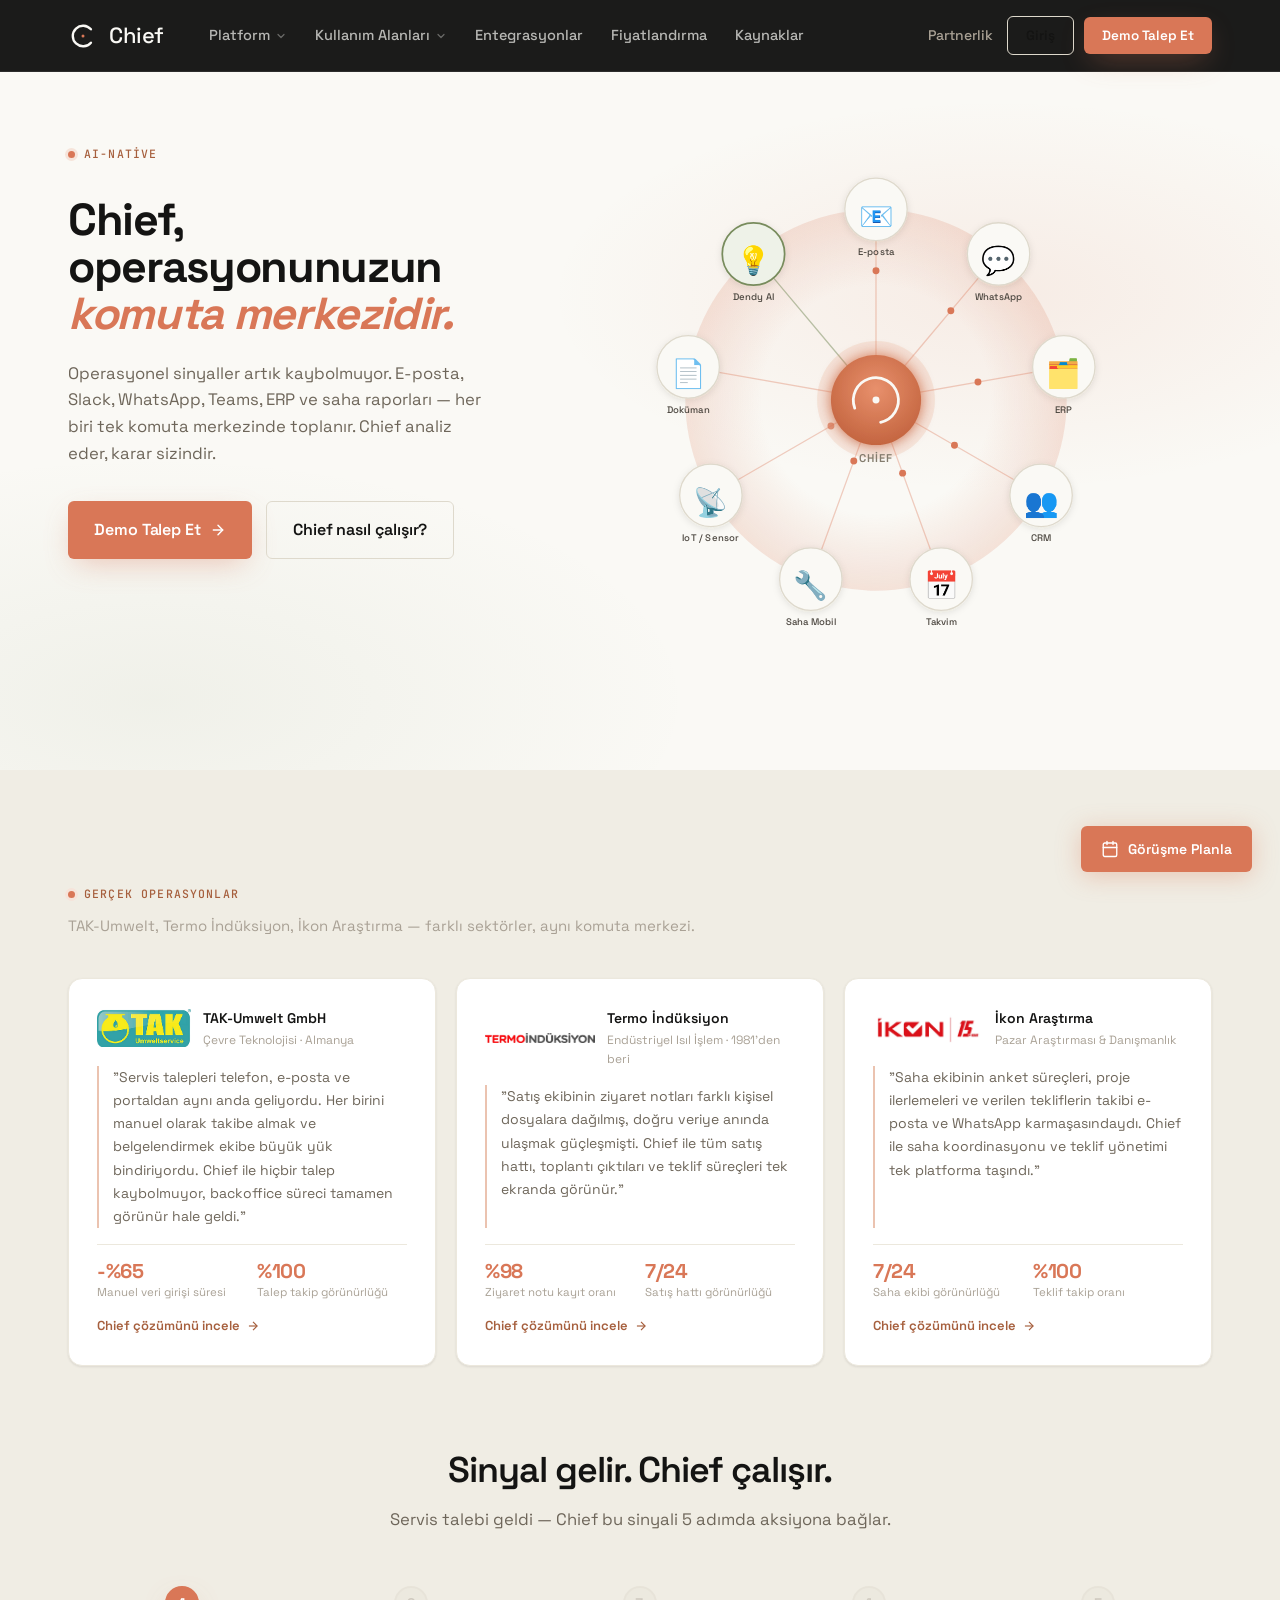
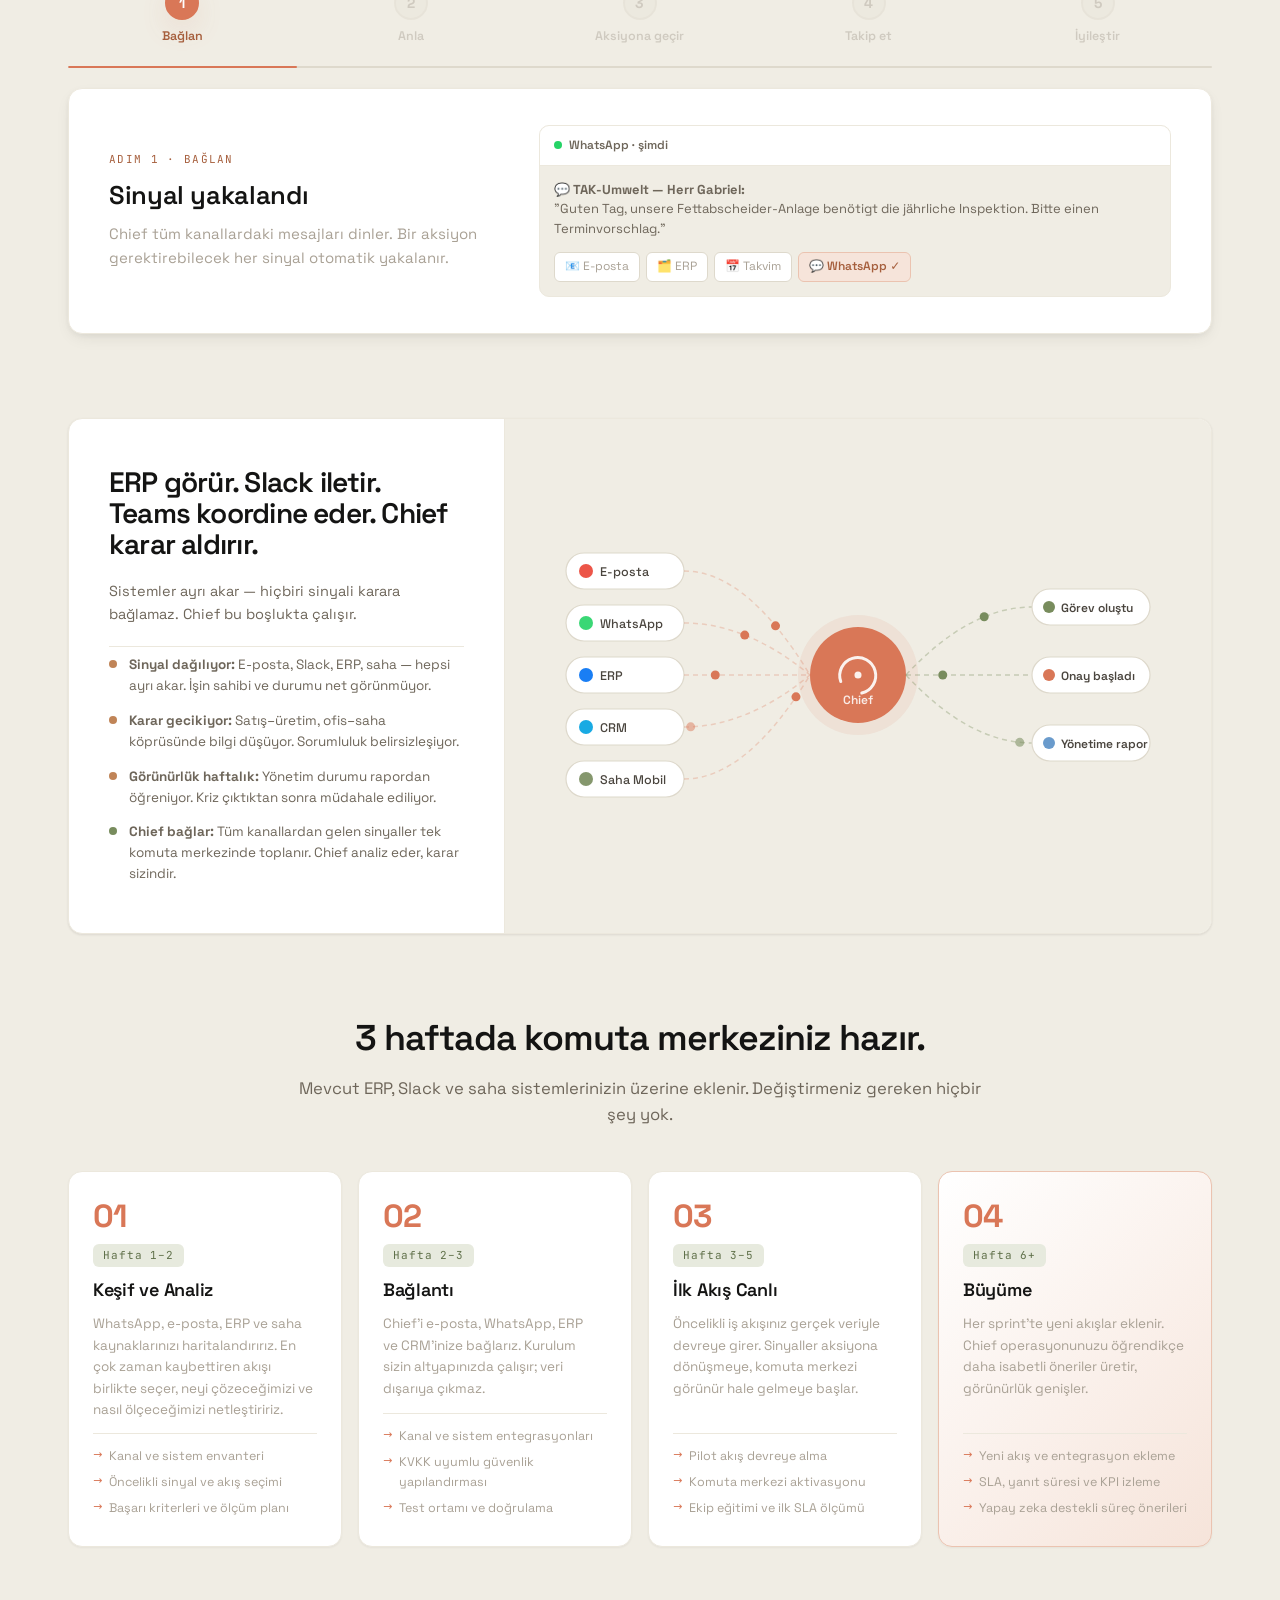
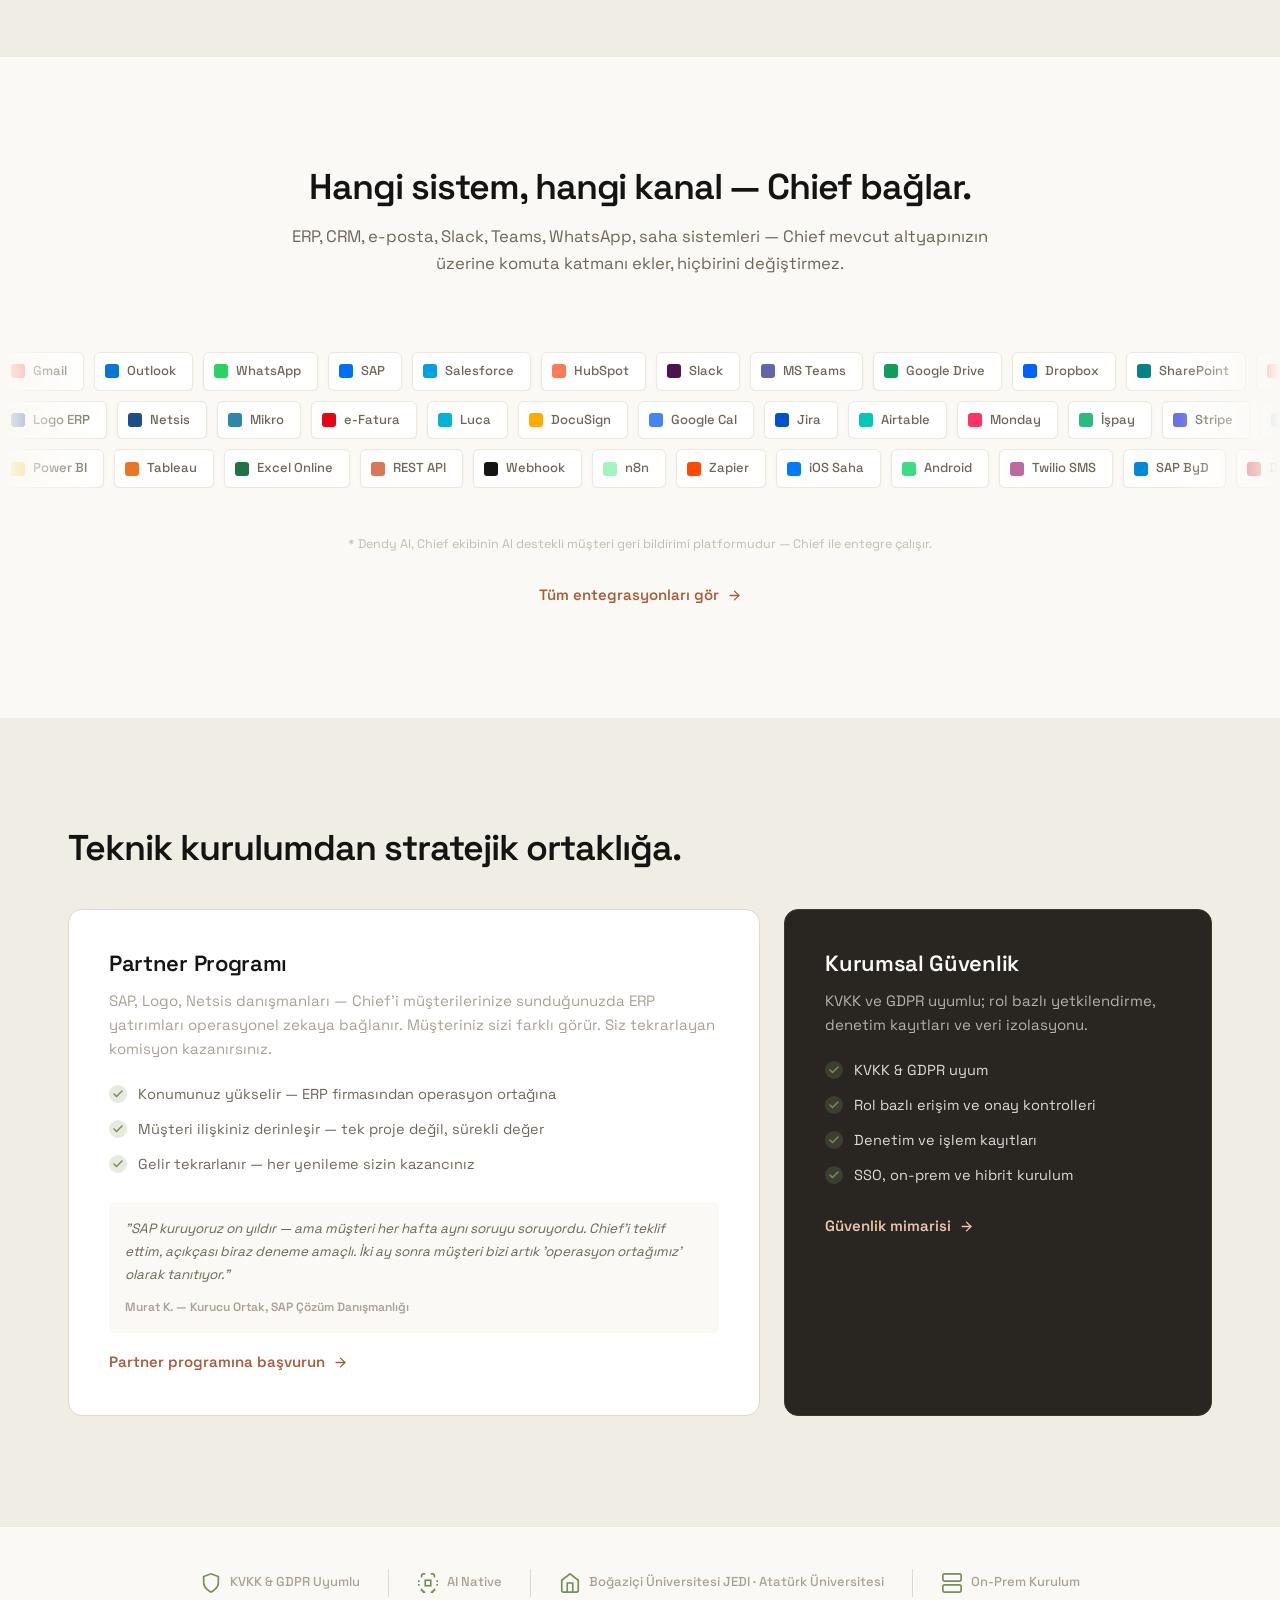
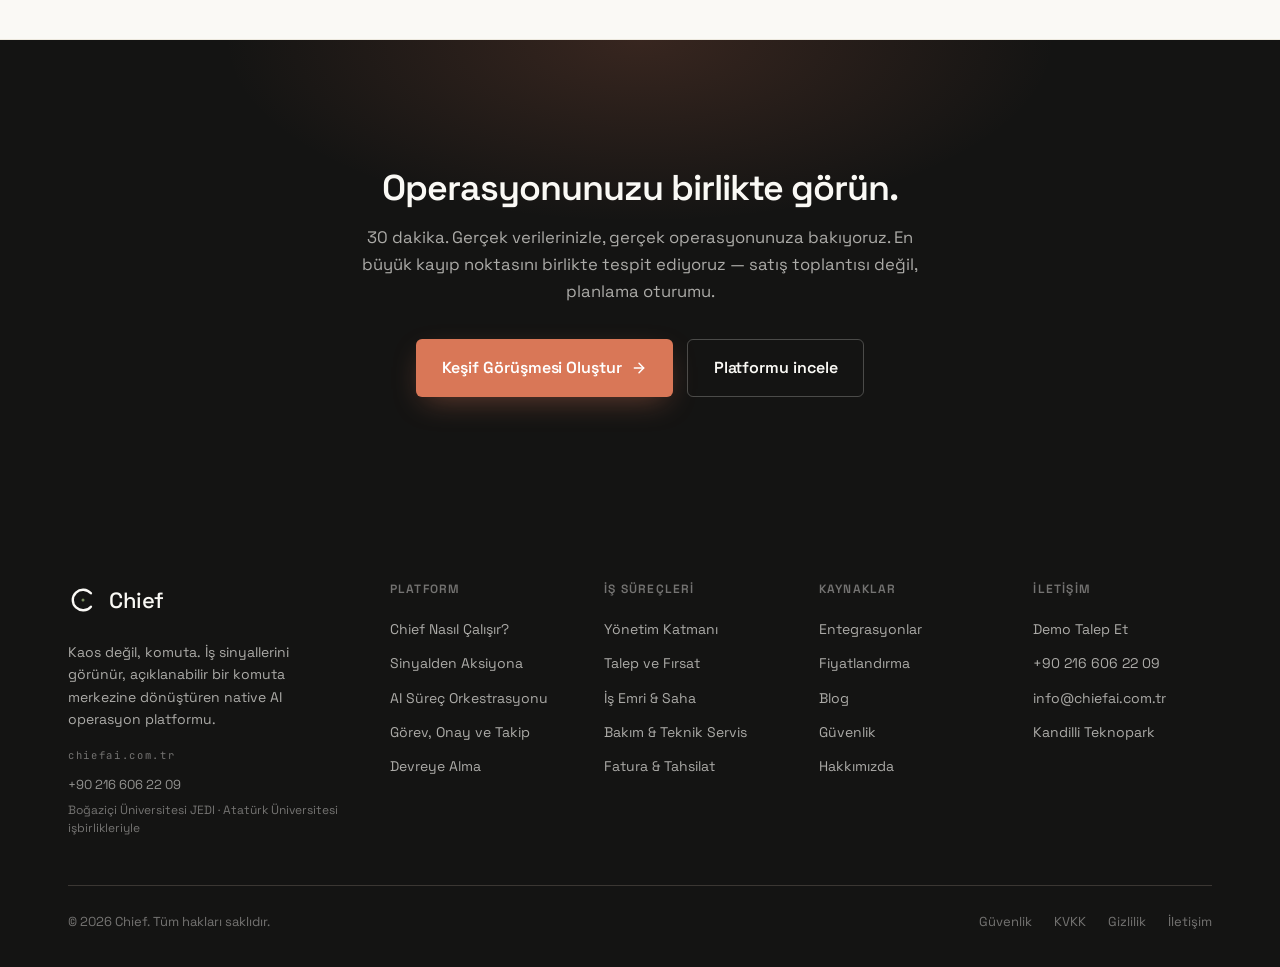
==== index.html @ d5f4f7ab "fix: nav index.html — Kaynaklar eklendi, sağda Partnerlik/Giriş/Demo Talep Et Co-Authored-By: Claude" ====
<!DOCTYPE html>
<html lang="tr">
<head>
<meta charset="UTF-8" />
<meta http-equiv="Content-Type" content="text/html; charset=utf-8" />
<meta name="viewport" content="width=device-width, initial-scale=1.0" />
<title>Chief — İnsanın güvenilir yapay zeka ortağı · Native AI operasyon platformu</title>
<meta name="description" content="Chief; e-posta, WhatsApp, ERP, CRM ve saha kaynaklarından gelen iş sinyallerini görünür, açıklanabilir bir komuta merkezinde görev, onay ve karar destek akışlarına dönüştürür. İnsan denetiminde, AI-native." />
<link rel="stylesheet" href="fonts.css" />
<link rel="stylesheet" href="chief.css" />
<link rel="stylesheet" href="chief-hub.css" />
</head>
<body>

<!-- ============================ HEADER ============================ -->
<header class="site-header" id="siteHeader">
  <div class="nav-inner">
    <a href="#/" class="logo" aria-label="Chief ana sayfa">
      <svg class="logo-mark" viewBox="0 0 140 140" aria-hidden="true">
        <path class="c-ring" d="M 107 39 A 48 48 0 1 0 107 101" />
        <circle class="c-core" cx="70" cy="70" r="7" />
      </svg>
      <span class="logo-word">Chief</span>
    </a>

    <nav class="nav-main" aria-label="Ana menü">
      <a href="#/platform" class="nav-item" data-mega="platform">Platform <span class="chev"><svg viewBox="0 0 24 24" fill="none" stroke="currentColor" stroke-width="2.4" stroke-linecap="round" stroke-linejoin="round"><polyline points="6 9 12 15 18 9"/></svg></span></a>
      <a href="#/kullanim-alanlari" class="nav-item" data-mega="kullanim-alanlari">Kullanım Alanları <span class="chev"><svg viewBox="0 0 24 24" fill="none" stroke="currentColor" stroke-width="2.4" stroke-linecap="round" stroke-linejoin="round"><polyline points="6 9 12 15 18 9"/></svg></span></a>
      <a href="#/entegrasyonlar" class="nav-item">Entegrasyonlar</a>
      <a href="#/fiyatlandirma" class="nav-item">Fiyatlandırma</a>
      <a href="#/blog" class="nav-item">Kaynaklar</a>
    </nav>

    <button class="mobile-toggle" id="mobileToggle" aria-label="Menüyü aç"><svg width="24" height="24" viewBox="0 0 24 24" fill="none" stroke="currentColor" stroke-width="2" stroke-linecap="round" stroke-linejoin="round"><line x1="3" y1="6" x2="21" y2="6"/><line x1="3" y1="12" x2="21" y2="12"/><line x1="3" y1="18" x2="21" y2="18"/></svg></button>

    <div class="nav-cta">
      <a href="#/partnerler" class="nav-cta-link">Partnerlik</a>
      <a href="https://app.chiefai.com.tr" class="btn btn-ghost btn-sm">Giriş</a>
      <a href="#/demo-talep-et" class="btn btn-clay btn-sm">Demo Talep Et</a>
    </div>
  </div>
  <div id="megaContainer"></div>
  <div class="mobile-drawer" id="mobileDrawer"></div>
</header>

<main id="app" data-screen-label="Ana Sayfa">

<!-- ============================ HERO ============================ -->
<section class="hero">
  <div class="container">
    <div class="hero-grid">
      <div class="hero-copy">
        <span class="eyebrow" style="margin-bottom:18px">AI-native</span>
        <h1 style="margin-top:14px">Chief, operasyonunuzun<br><em class="highlight">komuta merkezidir.</em></h1>
        <p class="lead hero-lead">Operasyonel sinyaller artık kaybolmuyor. E-posta, Slack, WhatsApp, Teams, ERP ve saha raporları — her biri tek komuta merkezinde toplanır. Chief analiz eder, karar sizindir.</p>
        <div class="hero-cta">
          <a href="#" data-cal="open" class="btn btn-clay btn-lg">Demo Talep Et <span class="arrow"><svg viewBox="0 0 24 24" fill="none" stroke="currentColor" stroke-width="2.2" stroke-linecap="round" stroke-linejoin="round"><line x1="5" y1="12" x2="19" y2="12"/><polyline points="12 5 19 12 12 19"/></svg></span></a>
          <a href="#/platform" class="btn btn-ghost btn-lg">Chief nasıl çalışır?</a>
        </div>
        <div id="heroChips" style="display:none"></div>
      </div>

      <div class="cc-stage" aria-hidden="true">
        <!-- Chief Hub Animation — Zapier-style bağlantı merkezi -->
        <div class="chief-hub-wrap">
          <svg class="chief-hub" viewBox="0 0 600 600" xmlns="http://www.w3.org/2000/svg"
               role="img" aria-label="Chief entegrasyon merkezi — 9 kaynak, bir komuta merkezi">
            <defs>
              <!-- Merkez clay daire glow -->
              <filter id="hubGlow" x="-50%" y="-50%" width="200%" height="200%">
                <feGaussianBlur stdDeviation="8" result="blur"/>
                <feMerge><feMergeNode in="blur"/><feMergeNode in="SourceGraphic"/></feMerge>
              </filter>
              <!-- Node drop-shadow -->
              <filter id="nodeShad" x="-30%" y="-30%" width="160%" height="160%">
                <feDropShadow dx="0" dy="2" stdDeviation="4" flood-color="rgba(41,38,34,0.10)"/>
              </filter>
              <!-- Clay merkez radial gradient -->
              <radialGradient id="clayGrad" cx="50%" cy="38%" r="62%">
                <stop offset="0%" stop-color="#E8906C"/>
                <stop offset="100%" stop-color="#C46540"/>
              </radialGradient>
              <!-- Breathing glow hale -->
              <radialGradient id="glowRing" cx="50%" cy="50%" r="50%">
                <stop offset="60%" stop-color="rgba(217,119,87,0)"/>
                <stop offset="100%" stop-color="rgba(217,119,87,0.18)"/>
              </radialGradient>
              <!-- animateMotion motion path'leri (defs içinde, görünmez) -->
              <path id="mp0" d="M300,248 L300,116"/>
              <path id="mp1" d="M333.4,260.2 L418.3,159"/>
              <path id="mp2" d="M351.2,291 L481.2,268"/>
              <path id="mp3" d="M345,326 L459.3,392"/>
              <path id="mp4" d="M317.8,348.9 L362.9,472.9"/>
              <path id="mp5" d="M282.2,348.9 L237.1,472.9"/>
              <path id="mp6" d="M255,326 L140.7,392"/>
              <path id="mp7" d="M248.8,291 L118.8,268"/>
              <path id="mp8" d="M266.6,260.2 L181.7,159"/>
            </defs>

            <!-- ARKA PLAN HALESİ -->
            <circle class="hub-glow-ring" cx="300" cy="300" r="220" fill="url(#glowRing)"/>

            <!-- BAĞLANTI ÇİZGİLERİ -->
            <line class="hub-line" id="l0" x1="300" y1="248" x2="300" y2="116" stroke="rgba(217,119,87,0.35)" stroke-width="1.5" stroke-linecap="round"/>
            <line class="hub-line" id="l1" x1="333.4" y1="260.2" x2="418.3" y2="159" stroke="rgba(217,119,87,0.35)" stroke-width="1.5" stroke-linecap="round"/>
            <line class="hub-line" id="l2" x1="351.2" y1="291" x2="481.2" y2="268" stroke="rgba(217,119,87,0.35)" stroke-width="1.5" stroke-linecap="round"/>
            <line class="hub-line" id="l3" x1="345" y1="326" x2="459.3" y2="392" stroke="rgba(217,119,87,0.35)" stroke-width="1.5" stroke-linecap="round"/>
            <line class="hub-line" id="l4" x1="317.8" y1="348.9" x2="362.9" y2="472.9" stroke="rgba(217,119,87,0.35)" stroke-width="1.5" stroke-linecap="round"/>
            <line class="hub-line" id="l5" x1="282.2" y1="348.9" x2="237.1" y2="472.9" stroke="rgba(217,119,87,0.35)" stroke-width="1.5" stroke-linecap="round"/>
            <line class="hub-line" id="l6" x1="255" y1="326" x2="140.7" y2="392" stroke="rgba(217,119,87,0.35)" stroke-width="1.5" stroke-linecap="round"/>
            <line class="hub-line" id="l7" x1="248.8" y1="291" x2="118.8" y2="268" stroke="rgba(217,119,87,0.35)" stroke-width="1.5" stroke-linecap="round"/>
            <line class="hub-line" id="l8" x1="266.6" y1="260.2" x2="181.7" y2="159" stroke="rgba(120,140,93,0.50)" stroke-width="1.5" stroke-linecap="round"/>

            <!-- DATA FLOW NOKTALARI -->
            <circle class="flow-dot" r="4" fill="#D97757" opacity="0">
              <animateMotion dur="2.4s" repeatCount="indefinite" begin="1.2s"><mpath href="#mp0"/></animateMotion>
              <animate attributeName="opacity" values="0;1;1;0" keyTimes="0;0.08;0.88;1" dur="2.4s" repeatCount="indefinite" begin="1.2s"/>
            </circle>
            <circle class="flow-dot" r="4" fill="#D97757" opacity="0">
              <animateMotion dur="2.4s" repeatCount="indefinite" begin="1.47s"><mpath href="#mp1"/></animateMotion>
              <animate attributeName="opacity" values="0;1;1;0" keyTimes="0;0.08;0.88;1" dur="2.4s" repeatCount="indefinite" begin="1.47s"/>
            </circle>
            <circle class="flow-dot" r="4" fill="#D97757" opacity="0">
              <animateMotion dur="2.4s" repeatCount="indefinite" begin="1.74s"><mpath href="#mp2"/></animateMotion>
              <animate attributeName="opacity" values="0;1;1;0" keyTimes="0;0.08;0.88;1" dur="2.4s" repeatCount="indefinite" begin="1.74s"/>
            </circle>
            <circle class="flow-dot" r="4" fill="#D97757" opacity="0">
              <animateMotion dur="2.4s" repeatCount="indefinite" begin="2.01s"><mpath href="#mp3"/></animateMotion>
              <animate attributeName="opacity" values="0;1;1;0" keyTimes="0;0.08;0.88;1" dur="2.4s" repeatCount="indefinite" begin="2.01s"/>
            </circle>
            <circle class="flow-dot" r="4" fill="#D97757" opacity="0">
              <animateMotion dur="2.4s" repeatCount="indefinite" begin="2.28s"><mpath href="#mp4"/></animateMotion>
              <animate attributeName="opacity" values="0;1;1;0" keyTimes="0;0.08;0.88;1" dur="2.4s" repeatCount="indefinite" begin="2.28s"/>
            </circle>
            <circle class="flow-dot" r="4" fill="#D97757" opacity="0">
              <animateMotion dur="2.4s" repeatCount="indefinite" begin="2.55s"><mpath href="#mp5"/></animateMotion>
              <animate attributeName="opacity" values="0;1;1;0" keyTimes="0;0.08;0.88;1" dur="2.4s" repeatCount="indefinite" begin="2.55s"/>
            </circle>
            <circle class="flow-dot" r="4" fill="#D97757" opacity="0">
              <animateMotion dur="2.4s" repeatCount="indefinite" begin="2.82s"><mpath href="#mp6"/></animateMotion>
              <animate attributeName="opacity" values="0;1;1;0" keyTimes="0;0.08;0.88;1" dur="2.4s" repeatCount="indefinite" begin="2.82s"/>
            </circle>
            <circle class="flow-dot" r="4" fill="#D97757" opacity="0">
              <animateMotion dur="2.4s" repeatCount="indefinite" begin="3.09s"><mpath href="#mp7"/></animateMotion>
              <animate attributeName="opacity" values="0;1;1;0" keyTimes="0;0.08;0.88;1" dur="2.4s" repeatCount="indefinite" begin="3.09s"/>
            </circle>
            <!-- Dendy flow dot: sage rengi -->
            <circle class="flow-dot" r="4" fill="#788C5D" opacity="0">
              <animateMotion dur="2.4s" repeatCount="indefinite" begin="3.36s"><mpath href="#mp8"/></animateMotion>
              <animate attributeName="opacity" values="0;1;1;0" keyTimes="0;0.08;0.88;1" dur="2.4s" repeatCount="indefinite" begin="3.36s"/>
            </circle>

            <!-- ENTEGRASYON NODE'LARI -->
            <!-- 0: E-posta  (300, 80) -->
            <g class="hub-node" style="animation-delay:0.05s,0.5s" transform="translate(300,80)">
              <circle r="36" fill="#FAF9F5" stroke="#DED9CC" stroke-width="1.5" filter="url(#nodeShad)"/>
              <text class="node-icon" y="4" text-anchor="middle">&#x1F4E7;</text>
              <text class="node-label hide-xs" y="53" text-anchor="middle">E-posta</text>
            </g>
            <!-- 1: WhatsApp  (441.4, 131.5) -->
            <g class="hub-node" style="animation-delay:0.15s,0.8s" transform="translate(441.4,131.5)">
              <circle r="36" fill="#FAF9F5" stroke="#DED9CC" stroke-width="1.5" filter="url(#nodeShad)"/>
              <text class="node-icon" y="4" text-anchor="middle">&#x1F4AC;</text>
              <text class="node-label hide-xs" y="53" text-anchor="middle">WhatsApp</text>
            </g>
            <!-- 2: ERP  (516.7, 261.8) -->
            <g class="hub-node" style="animation-delay:0.25s,1.1s" transform="translate(516.7,261.8)">
              <circle r="36" fill="#FAF9F5" stroke="#DED9CC" stroke-width="1.5" filter="url(#nodeShad)"/>
              <text class="node-icon" y="4" text-anchor="middle">&#x1F5C2;&#xFE0F;</text>
              <text class="node-label hide-xs" y="53" text-anchor="middle">ERP</text>
            </g>
            <!-- 3: CRM  (490.5, 410.0) -->
            <g class="hub-node" style="animation-delay:0.35s,1.4s" transform="translate(490.5,410)">
              <circle r="36" fill="#FAF9F5" stroke="#DED9CC" stroke-width="1.5" filter="url(#nodeShad)"/>
              <text class="node-icon" y="4" text-anchor="middle">&#x1F465;</text>
              <text class="node-label hide-xs" y="53" text-anchor="middle">CRM</text>
            </g>
            <!-- 4: Takvim  (375.2, 506.7) -->
            <g class="hub-node" style="animation-delay:0.45s,1.7s" transform="translate(375.2,506.7)">
              <circle r="36" fill="#FAF9F5" stroke="#DED9CC" stroke-width="1.5" filter="url(#nodeShad)"/>
              <text class="node-icon" y="4" text-anchor="middle">&#x1F4C5;</text>
              <text class="node-label hide-xs" y="53" text-anchor="middle">Takvim</text>
            </g>
            <!-- 5: Saha Mobil  (224.8, 506.7) -->
            <g class="hub-node" style="animation-delay:0.55s,2.0s" transform="translate(224.8,506.7)">
              <circle r="36" fill="#FAF9F5" stroke="#DED9CC" stroke-width="1.5" filter="url(#nodeShad)"/>
              <text class="node-icon" y="4" text-anchor="middle">&#x1F527;</text>
              <text class="node-label hide-xs" y="53" text-anchor="middle">Saha Mobil</text>
            </g>
            <!-- 6: IoT/Sensör  (109.5, 410.0) -->
            <g class="hub-node" style="animation-delay:0.65s,2.3s" transform="translate(109.5,410)">
              <circle r="36" fill="#FAF9F5" stroke="#DED9CC" stroke-width="1.5" filter="url(#nodeShad)"/>
              <text class="node-icon" y="4" text-anchor="middle">&#x1F4E1;</text>
              <text class="node-label hide-xs" y="53" text-anchor="middle">IoT / Sensor</text>
            </g>
            <!-- 7: Dokümanlar  (83.3, 261.8) -->
            <g class="hub-node" style="animation-delay:0.75s,2.6s" transform="translate(83.3,261.8)">
              <circle r="36" fill="#FAF9F5" stroke="#DED9CC" stroke-width="1.5" filter="url(#nodeShad)"/>
              <text class="node-icon" y="4" text-anchor="middle">&#x1F4C4;</text>
              <text class="node-label hide-xs" y="53" text-anchor="middle">Doküman</text>
            </g>
            <!-- 8: Dendy  (158.6, 131.5) — AI partner, sage border -->
            <g class="hub-node hub-node--sage" style="animation-delay:0.85s,2.9s" transform="translate(158.6,131.5)">
              <circle r="36" fill="#EEF2E8" stroke="#788C5D" stroke-width="2" filter="url(#nodeShad)"/>
              <text class="node-icon" y="4" text-anchor="middle">&#x1F4A1;</text>
              <text class="node-label hide-xs" y="53" text-anchor="middle" fill="#5F7049">Dendy AI</text>
            </g>

            <!-- CHIEF MERKEZ -->
            <circle class="hub-center-halo" cx="300" cy="300" r="68" fill="rgba(217,119,87,0.14)"/>
            <circle class="hub-center-ring" cx="300" cy="300" r="52" fill="url(#clayGrad)" filter="url(#hubGlow)"/>
            <!-- C arc: doğru koordinatlar (r=26, merkez 300,300, gap sağda ~80°) + rotasyon -->
            <path d="M 320 283 A 26 26 0 1 0 320 317"
                  fill="none" stroke="#FAF9F5" stroke-width="3.2" stroke-linecap="round">
              <animateTransform attributeName="transform" type="rotate"
                from="0 300 300" to="360 300 300" dur="9s" repeatCount="indefinite"/>
            </path>
            <!-- Merkez nokta: sabit, hafif pulse -->
            <circle cx="300" cy="300" r="4.5" fill="#FAF9F5">
              <animate attributeName="r" values="4;5.5;4" dur="3s" repeatCount="indefinite"/>
              <animate attributeName="opacity" values="1;0.65;1" dur="3s" repeatCount="indefinite"/>
            </circle>
            <text class="hub-center-label" x="300" y="372" text-anchor="middle">Chief</text>
          </svg>
        </div>
      </div>
    </div>
  </div>
</section>

<!-- ============================ SOCIAL PROOF ============================ -->
<section class="social-proof-section">
  <div class="container">
    <div class="sp-header reveal">
      <span class="eyebrow">Gerçek Operasyonlar</span>
      <p class="sp-sub">TAK-Umwelt, Termo İndüksiyon, İkon Araştırma — farklı sektörler, aynı komuta merkezi.</p>
    </div>
    <div class="sp-grid">

      <div class="sp-card reveal" data-delay="0">
        <div class="sp-logo-row">
          <div class="sp-logo-img-wrap">
            <img src="logo-tak.png" alt="TAK-Umwelt GmbH" class="sp-logo-img">
          </div>
          <div>
            <div class="sp-company">TAK-Umwelt GmbH</div>
            <div class="sp-industry">Çevre Teknolojisi · Almanya</div>
          </div>
        </div>
        <blockquote class="sp-quote">"Servis talepleri telefon, e-posta ve portaldan aynı anda geliyordu. Her birini manuel olarak takibe almak ve belgelendirmek ekibe büyük yük bindiriyordu. Chief ile hiçbir talep kaybolmuyor, backoffice süreci tamamen görünür hale geldi."</blockquote>
        <div class="sp-metrics">
          <div class="sp-metric"><span class="sp-num">-%65</span><span class="sp-label">Manuel veri girişi süresi</span></div>
          <div class="sp-metric"><span class="sp-num">%100</span><span class="sp-label">Talep takip görünürlüğü</span></div>
        </div>
        <button class="sp-read-btn" data-case="tak">Chief çözümünü incele <svg viewBox="0 0 24 24" fill="none" stroke="currentColor" stroke-width="2" width="14" height="14"><line x1="5" y1="12" x2="19" y2="12"/><polyline points="12 5 19 12 12 19"/></svg></button>
      </div>

      <div class="sp-card reveal" data-delay="120">
        <div class="sp-logo-row">
          <div class="sp-logo-img-wrap">
            <img src="logo-termoinduktion.jpg" alt="Termo İndüksiyon" class="sp-logo-img">
          </div>
          <div>
            <div class="sp-company">Termo İndüksiyon</div>
            <div class="sp-industry">Endüstriyel Isıl İşlem · 1981'den beri</div>
          </div>
        </div>
        <blockquote class="sp-quote">"Satış ekibinin ziyaret notları farklı kişisel dosyalara dağılmış, doğru veriye anında ulaşmak güçleşmişti. Chief ile tüm satış hattı, toplantı çıktıları ve teklif süreçleri tek ekranda görünür."</blockquote>
        <div class="sp-metrics">
          <div class="sp-metric"><span class="sp-num">%98</span><span class="sp-label">Ziyaret notu kayıt oranı</span></div>
          <div class="sp-metric"><span class="sp-num">7/24</span><span class="sp-label">Satış hattı görünürlüğü</span></div>
        </div>
        <button class="sp-read-btn" data-case="termo">Chief çözümünü incele <svg viewBox="0 0 24 24" fill="none" stroke="currentColor" stroke-width="2" width="14" height="14"><line x1="5" y1="12" x2="19" y2="12"/><polyline points="12 5 19 12 12 19"/></svg></button>
      </div>

      <div class="sp-card reveal" data-delay="240">
        <div class="sp-logo-row">
          <div class="sp-logo-img-wrap">
            <img src="logo-ikon.png" alt="İkon Araştırma" class="sp-logo-img">
          </div>
          <div>
            <div class="sp-company">İkon Araştırma</div>
            <div class="sp-industry">Pazar Araştırması & Danışmanlık</div>
          </div>
        </div>
        <blockquote class="sp-quote">"Saha ekibinin anket süreçleri, proje ilerlemeleri ve verilen tekliflerin takibi e-posta ve WhatsApp karmaşasındaydı. Chief ile saha koordinasyonu ve teklif yönetimi tek platforma taşındı."</blockquote>
        <div class="sp-metrics">
          <div class="sp-metric"><span class="sp-num">7/24</span><span class="sp-label">Saha ekibi görünürlüğü</span></div>
          <div class="sp-metric"><span class="sp-num">%100</span><span class="sp-label">Teklif takip oranı</span></div>
        </div>
        <button class="sp-read-btn" data-case="ikon">Chief çözümünü incele <svg viewBox="0 0 24 24" fill="none" stroke="currentColor" stroke-width="2" width="14" height="14"><line x1="5" y1="12" x2="19" y2="12"/><polyline points="12 5 19 12 12 19"/></svg></button>
      </div>

    </div>
  </div>
</section>


<!-- ============================ FLOW ============================ -->
<section class="bg-warm section-flow">
  <div class="container">
    <div class="section-head center reveal">
      <h2>Sinyal gelir. Chief çalışır.</h2>
      <p class="lead">Servis talebi geldi — Chief bu sinyali 5 adımda aksiyona bağlar.</p>
    </div>

    <div class="flow-player reveal" data-delay="100" id="flowPlayer">
      <!-- Adım çubuğu -->
      <div class="fp-track">
        <div class="fp-step fp-active" data-i="0"><span class="fp-num">1</span><span class="fp-lbl">Bağlan</span></div>
        <div class="fp-step" data-i="1"><span class="fp-num">2</span><span class="fp-lbl">Anla</span></div>
        <div class="fp-step" data-i="2"><span class="fp-num">3</span><span class="fp-lbl">Aksiyona geçir</span></div>
        <div class="fp-step" data-i="3"><span class="fp-num">4</span><span class="fp-lbl">Takip et</span></div>
        <div class="fp-step" data-i="4"><span class="fp-num">5</span><span class="fp-lbl">İyileştir</span></div>
        <div class="fp-bar"><div class="fp-bar-fill" id="fpBarFill"></div></div>
      </div>

      <!-- İçerik kartları -->
      <div class="fp-cards">

        <!-- Adım 1: Bağlan -->
        <div class="fp-card fp-visible" data-i="0">
          <div class="fp-card-left">
            <div class="fp-tag">Adım 1 · Bağlan</div>
            <h3>Sinyal yakalandı</h3>
            <p>Chief tüm kanallardaki mesajları dinler. Bir aksiyon gerektirebilecek her sinyal otomatik yakalanır.</p>
          </div>
          <div class="fp-card-right">
            <div class="fp-mock">
              <div class="fp-mock-bar"><span class="fp-mock-dot" style="background:#25D366"></span> WhatsApp · şimdi</div>
              <div class="fp-mock-msg">💬 <b>TAK-Umwelt — Herr Gabriel:</b><br>"Guten Tag, unsere Fettabscheider-Anlage benötigt die jährliche Inspektion. Bitte einen Terminvorschlag."</div>
              <div class="fp-mock-chips">
                <span class="fp-chip">📧 E-posta</span>
                <span class="fp-chip">🗂️ ERP</span>
                <span class="fp-chip">📅 Takvim</span>
                <span class="fp-chip fp-chip-active">💬 WhatsApp ✓</span>
              </div>
            </div>
          </div>
        </div>

        <!-- Adım 2: Anla -->
        <div class="fp-card" data-i="1">
          <div class="fp-card-left">
            <div class="fp-tag">Adım 2 · Anla</div>
            <h3>İçerik analiz edildi</h3>
            <p>Konu, müşteri, aciliyet ve eksik bilgiler otomatik tespit edilir. İnsan okumak zorunda değil.</p>
          </div>
          <div class="fp-card-right">
            <div class="fp-mock">
              <div class="fp-mock-bar"><span class="fp-mock-dot" style="background:#788C5D"></span> Chief · Analiz</div>
              <div class="fp-mock-rows">
                <div class="fp-row"><span class="fp-row-k">Konu</span><span class="fp-row-v">Yıllık Bakım Talebi</span></div>
                <div class="fp-row"><span class="fp-row-k">Müşteri</span><span class="fp-row-v">TAK-Umwelt — Herr Gabriel</span></div>
                <div class="fp-row"><span class="fp-row-k">Ekipman</span><span class="fp-row-v">Fettabscheider Anlage</span></div>
                <div class="fp-row fp-row-warn"><span class="fp-row-k">⚠ Eksik</span><span class="fp-row-v">Müsaitlik tarihi, saha adresi</span></div>
              </div>
            </div>
          </div>
        </div>

        <!-- Adım 3: Aksiyona geçir -->
        <div class="fp-card" data-i="2">
          <div class="fp-card-left">
            <div class="fp-tag">Adım 3 · Aksiyona geçir</div>
            <h3>Görev ve onay oluştu</h3>
            <p>Sorumlu atandı, SLA belirlendi, onay zinciri kuruldu. Her şey kayıt altında.</p>
          </div>
          <div class="fp-card-right">
            <div class="fp-mock">
              <div class="fp-mock-bar"><span class="fp-mock-dot" style="background:#D97757"></span> Chief · Görev #1284</div>
              <div class="fp-mock-rows">
                <div class="fp-row"><span class="fp-row-k">Sorumlu</span><span class="fp-row-v">Satış Ekibi</span></div>
                <div class="fp-row"><span class="fp-row-k">SLA</span><span class="fp-row-v">24 saat</span></div>
                <div class="fp-row"><span class="fp-row-k">Onay</span><span class="fp-row-v">Satış Müdürü → CFO</span></div>
                <div class="fp-row fp-row-ok"><span class="fp-row-k">Durum</span><span class="fp-row-v">✓ Akışta</span></div>
              </div>
            </div>
          </div>
        </div>

        <!-- Adım 4: Takip et -->
        <div class="fp-card" data-i="3">
          <div class="fp-card-left">
            <div class="fp-tag">Adım 4 · Takip et</div>
            <h3>Komuta merkezinde izleniyor</h3>
            <p>Gecikme, risk ve tamamlama durumu gerçek zamanlı görünür. Yönetim ekranına düşer.</p>
          </div>
          <div class="fp-card-right">
            <div class="fp-mock">
              <div class="fp-mock-bar"><span class="fp-mock-dot" style="background:#D97757"></span> Komuta Merkezi</div>
              <div class="fp-mock-stats">
                <div class="fp-stat-box"><div class="fp-stat-n">128</div><div class="fp-stat-l">Açık İş</div></div>
                <div class="fp-stat-box fp-stat-clay"><div class="fp-stat-n">23</div><div class="fp-stat-l">Öneri</div></div>
                <div class="fp-stat-box fp-stat-warn"><div class="fp-stat-n">14</div><div class="fp-stat-l">Riskli</div></div>
                <div class="fp-stat-box"><div class="fp-stat-n">7</div><div class="fp-stat-l">Onay Bekler</div></div>
              </div>
            </div>
          </div>
        </div>

        <!-- Adım 5: İyileştir -->
        <div class="fp-card" data-i="4">
          <div class="fp-card-left">
            <div class="fp-tag">Adım 5 · İyileştir</div>
            <h3>Haftalık özet hazırlandı</h3>
            <p>Tüm süreçteki KPI, gecikme ve iyileştirme önerileri otomatik raporlanır.</p>
          </div>
          <div class="fp-card-right">
            <div class="fp-mock">
              <div class="fp-mock-bar"><span class="fp-mock-dot" style="background:#788C5D"></span> Chief · Haftalık Özet</div>
              <div class="fp-mock-rows">
                <div class="fp-row fp-row-ok"><span class="fp-row-k">Teklif SLA</span><span class="fp-row-v">%94 zamanında</span></div>
                <div class="fp-row"><span class="fp-row-k">Onay süresi</span><span class="fp-row-v">Ort. 4.2 saat</span></div>
                <div class="fp-row fp-row-warn"><span class="fp-row-k">Öneri</span><span class="fp-row-v">Saha devir teslimi yavaşlıyor</span></div>
              </div>
            </div>
          </div>
        </div>

      </div><!-- /fp-cards -->
    </div><!-- /flow-player -->
  </div>
</section>

<!-- ============================ NEDEN CHIEF ============================ -->
<section class="neden-chief-section">
  <div class="container">
    <div class="nc-layout">
      <!-- Sol: başlık + sade liste -->
      <div class="nc-left">
        <h2>ERP görür. Slack iletir. Teams koordine eder. Chief karar aldırır.</h2>
        <p class="lead">Sistemler ayrı akar — hiçbiri sinyali karara bağlamaz. Chief bu boşlukta çalışır.</p>
        <ul class="nc-list">
          <li>
            <span class="nc-li-dot" style="background:var(--copper)"></span>
            <span><strong>Sinyal dağılıyor:</strong> E-posta, Slack, ERP, saha — hepsi ayrı akar. İşin sahibi ve durumu net görünmüyor.</span>
          </li>
          <li>
            <span class="nc-li-dot" style="background:var(--copper)"></span>
            <span><strong>Karar gecikiyor:</strong> Satış–üretim, ofis–saha köprüsünde bilgi düşüyor. Sorumluluk belirsizleşiyor.</span>
          </li>
          <li>
            <span class="nc-li-dot" style="background:var(--copper)"></span>
            <span><strong>Görünürlük haftalık:</strong> Yönetim durumu rapordan öğreniyor. Kriz çıktıktan sonra müdahale ediliyor.</span>
          </li>
          <li>
            <span class="nc-li-dot" style="background:var(--sage)"></span>
            <span><strong>Chief bağlar:</strong> Tüm kanallardan gelen sinyaller tek komuta merkezinde toplanır. Chief analiz eder, karar sizindir.</span>
          </li>
        </ul>
      </div>

      <!-- Sağ: Self-contained SVG diagram -->
      <div class="nc-right">
        <svg class="nc-diagram-svg" viewBox="0 0 600 300" xmlns="http://www.w3.org/2000/svg">
          <!-- Kaynak kutuları: x=8, w=118, h=36, rx=18 -->
          <!-- E-posta y=27 -->
          <rect x="8" y="27" width="118" height="36" rx="18" fill="#fff" stroke="#DED9CC" stroke-width="1.2"/>
          <circle cx="28" cy="45" r="7" fill="#EA4335" opacity=".9"/>
          <text x="42" y="50" font-family="Space Grotesk,sans-serif" font-size="12.5" fill="#4A453E" font-weight="500">E-posta</text>

          <!-- WhatsApp y=79 -->
          <rect x="8" y="79" width="118" height="36" rx="18" fill="#fff" stroke="#DED9CC" stroke-width="1.2"/>
          <circle cx="28" cy="97" r="7" fill="#25D366" opacity=".9"/>
          <text x="42" y="102" font-family="Space Grotesk,sans-serif" font-size="12.5" fill="#4A453E" font-weight="500">WhatsApp</text>

          <!-- ERP y=131 -->
          <rect x="8" y="131" width="118" height="36" rx="18" fill="#fff" stroke="#DED9CC" stroke-width="1.2"/>
          <circle cx="28" cy="149" r="7" fill="#0070F3" opacity=".9"/>
          <text x="42" y="154" font-family="Space Grotesk,sans-serif" font-size="12.5" fill="#4A453E" font-weight="500">ERP</text>

          <!-- CRM y=183 -->
          <rect x="8" y="183" width="118" height="36" rx="18" fill="#fff" stroke="#DED9CC" stroke-width="1.2"/>
          <circle cx="28" cy="201" r="7" fill="#00A1E0" opacity=".9"/>
          <text x="42" y="206" font-family="Space Grotesk,sans-serif" font-size="12.5" fill="#4A453E" font-weight="500">CRM</text>

          <!-- Saha y=235 -->
          <rect x="8" y="235" width="118" height="36" rx="18" fill="#fff" stroke="#DED9CC" stroke-width="1.2"/>
          <circle cx="28" cy="253" r="7" fill="#788C5D" opacity=".9"/>
          <text x="42" y="258" font-family="Space Grotesk,sans-serif" font-size="12.5" fill="#4A453E" font-weight="500">Saha Mobil</text>

          <!-- Giriş çizgileri: kaynak sağ kenarı (126) → brain sol (252) -->
          <path d="M 126,45  Q 189,45  252,149" fill="none" stroke="rgba(217,119,87,.28)" stroke-width="1.5" stroke-dasharray="5 4"/>
          <path d="M 126,97  Q 189,97  252,149" fill="none" stroke="rgba(217,119,87,.28)" stroke-width="1.5" stroke-dasharray="5 4"/>
          <path d="M 126,149 L 252,149"          fill="none" stroke="rgba(217,119,87,.28)" stroke-width="1.5" stroke-dasharray="5 4"/>
          <path d="M 126,201 Q 189,201 252,149" fill="none" stroke="rgba(217,119,87,.28)" stroke-width="1.5" stroke-dasharray="5 4"/>
          <path d="M 126,253 Q 189,253 252,149" fill="none" stroke="rgba(217,119,87,.28)" stroke-width="1.5" stroke-dasharray="5 4"/>

          <!-- Data flow dots — giriş -->
          <circle r="4.5" fill="#D97757" opacity="0">
            <animateMotion dur="1.8s" repeatCount="indefinite" begin="0s"    path="M 126,45  Q 189,45  252,149"/>
            <animate attributeName="opacity" values="0;1;1;0" keyTimes="0;0.1;0.85;1" dur="1.8s" repeatCount="indefinite" begin="0s"/>
          </circle>
          <circle r="4.5" fill="#D97757" opacity="0">
            <animateMotion dur="1.8s" repeatCount="indefinite" begin="0.36s" path="M 126,97  Q 189,97  252,149"/>
            <animate attributeName="opacity" values="0;1;1;0" keyTimes="0;0.1;0.85;1" dur="1.8s" repeatCount="indefinite" begin="0.36s"/>
          </circle>
          <circle r="4.5" fill="#D97757" opacity="0">
            <animateMotion dur="1.8s" repeatCount="indefinite" begin="0.72s" path="M 126,149 L 252,149"/>
            <animate attributeName="opacity" values="0;1;1;0" keyTimes="0;0.1;0.85;1" dur="1.8s" repeatCount="indefinite" begin="0.72s"/>
          </circle>
          <circle r="4.5" fill="#D97757" opacity="0">
            <animateMotion dur="1.8s" repeatCount="indefinite" begin="1.08s" path="M 126,201 Q 189,201 252,149"/>
            <animate attributeName="opacity" values="0;1;1;0" keyTimes="0;0.1;0.85;1" dur="1.8s" repeatCount="indefinite" begin="1.08s"/>
          </circle>
          <circle r="4.5" fill="#D97757" opacity="0">
            <animateMotion dur="1.8s" repeatCount="indefinite" begin="1.44s" path="M 126,253 Q 189,253 252,149"/>
            <animate attributeName="opacity" values="0;1;1;0" keyTimes="0;0.1;0.85;1" dur="1.8s" repeatCount="indefinite" begin="1.44s"/>
          </circle>

          <!-- Chief merkez: cx=300, cy=149, r=48 -->
          <circle cx="300" cy="149" r="60" fill="rgba(217,119,87,.1)"/>
          <circle cx="300" cy="149" r="48" fill="#D97757"/>
          <!-- C arc dönen -->
          <path d="M 314 137 A 18 18 0 1 0 314 161" fill="none" stroke="rgba(255,255,255,.9)" stroke-width="3" stroke-linecap="round">
            <animateTransform attributeName="transform" type="rotate" from="0 300 149" to="360 300 149" dur="9s" repeatCount="indefinite"/>
          </path>
          <!-- Merkez nokta -->
          <circle cx="300" cy="149" r="4">
            <animate attributeName="r" values="3.5;5;3.5" dur="3s" repeatCount="indefinite"/>
            <animate attributeName="fill" values="rgba(255,255,255,.9);rgba(255,255,255,.6);rgba(255,255,255,.9)" dur="3s" repeatCount="indefinite"/>
          </circle>
          <text x="300" y="178" text-anchor="middle" font-family="Space Grotesk,sans-serif" font-size="12" fill="rgba(255,255,255,.85)" font-weight="600">Chief</text>

          <!-- Çıkış çizgileri: brain sağ (348) → output sol (474) -->
          <path d="M 348,149 Q 411,81  474,81"  fill="none" stroke="rgba(120,140,93,.35)" stroke-width="1.5" stroke-dasharray="5 4"/>
          <path d="M 348,149 L 474,149"          fill="none" stroke="rgba(120,140,93,.35)" stroke-width="1.5" stroke-dasharray="5 4"/>
          <path d="M 348,149 Q 411,217 474,217" fill="none" stroke="rgba(120,140,93,.35)" stroke-width="1.5" stroke-dasharray="5 4"/>

          <!-- Data flow dots — çıkış -->
          <circle r="4.5" fill="#788C5D" opacity="0">
            <animateMotion dur="1.6s" repeatCount="indefinite" begin="0.3s"  path="M 348,149 Q 411,81  474,81"/>
            <animate attributeName="opacity" values="0;1;1;0" keyTimes="0;0.1;0.85;1" dur="1.6s" repeatCount="indefinite" begin="0.3s"/>
          </circle>
          <circle r="4.5" fill="#788C5D" opacity="0">
            <animateMotion dur="1.6s" repeatCount="indefinite" begin="0.9s"  path="M 348,149 L 474,149"/>
            <animate attributeName="opacity" values="0;1;1;0" keyTimes="0;0.1;0.85;1" dur="1.6s" repeatCount="indefinite" begin="0.9s"/>
          </circle>
          <circle r="4.5" fill="#788C5D" opacity="0">
            <animateMotion dur="1.6s" repeatCount="indefinite" begin="1.5s"  path="M 348,149 Q 411,217 474,217"/>
            <animate attributeName="opacity" values="0;1;1;0" keyTimes="0;0.1;0.85;1" dur="1.6s" repeatCount="indefinite" begin="1.5s"/>
          </circle>

          <!-- Çıktı kutuları: x=474, w=118, h=36, rx=18 -->
          <!-- Görev y=63 -->
          <rect x="474" y="63" width="118" height="36" rx="18" fill="#fff" stroke="#DED9CC" stroke-width="1.2"/>
          <circle cx="491" cy="81" r="6" fill="#788C5D"/>
          <text x="503" y="86" font-family="Space Grotesk,sans-serif" font-size="12" fill="#4A453E" font-weight="600">Görev oluştu</text>

          <!-- Onay y=131 -->
          <rect x="474" y="131" width="118" height="36" rx="18" fill="#fff" stroke="#DED9CC" stroke-width="1.2"/>
          <circle cx="491" cy="149" r="6" fill="#D97757"/>
          <text x="503" y="154" font-family="Space Grotesk,sans-serif" font-size="12" fill="#4A453E" font-weight="600">Onay başladı</text>

          <!-- Rapor y=199 -->
          <rect x="474" y="199" width="118" height="36" rx="18" fill="#fff" stroke="#DED9CC" stroke-width="1.2"/>
          <circle cx="491" cy="217" r="6" fill="#6A9BCC"/>
          <text x="503" y="222" font-family="Space Grotesk,sans-serif" font-size="12" fill="#4A453E" font-weight="600">Yönetime rapor</text>
        </svg>
      </div>
    </div>
  </div>
</section>

<!-- ============================ CHIEF VADİ ============================ -->
<section class="promise-section bg-warm">
  <div class="container">
    <div class="section-head center reveal">
      <h2>3 haftada komuta merkeziniz hazır.</h2>
      <p class="lead">Mevcut ERP, Slack ve saha sistemlerinizin üzerine eklenir. Değiştirmeniz gereken hiçbir şey yok.</p>
    </div>
    <div class="promise-grid">
      <div class="promise-card reveal" data-delay="0">
        <div class="pc-num">01</div>
        <div class="pc-timeline">Hafta 1–2</div>
        <h3>Keşif ve Analiz</h3>
        <p>WhatsApp, e-posta, ERP ve saha kaynaklarınızı haritalandırırız. En çok zaman kaybettiren akışı birlikte seçer, neyi çözeceğimizi ve nasıl ölçeceğimizi netleştiririz.</p>
        <ul class="pc-list">
          <li>Kanal ve sistem envanteri</li>
          <li>Öncelikli sinyal ve akış seçimi</li>
          <li>Başarı kriterleri ve ölçüm planı</li>
        </ul>
      </div>
      <div class="promise-card reveal" data-delay="100">
        <div class="pc-num">02</div>
        <div class="pc-timeline">Hafta 2–3</div>
        <h3>Bağlantı</h3>
        <p>Chief'i e-posta, WhatsApp, ERP ve CRM'inize bağlarız. Kurulum sizin altyapınızda çalışır; veri dışarıya çıkmaz.</p>
        <ul class="pc-list">
          <li>Kanal ve sistem entegrasyonları</li>
          <li>KVKK uyumlu güvenlik yapılandırması</li>
          <li>Test ortamı ve doğrulama</li>
        </ul>
      </div>
      <div class="promise-card reveal" data-delay="200">
        <div class="pc-num">03</div>
        <div class="pc-timeline">Hafta 3–5</div>
        <h3>İlk Akış Canlı</h3>
        <p>Öncelikli iş akışınız gerçek veriyle devreye girer. Sinyaller aksiyona dönüşmeye, komuta merkezi görünür hale gelmeye başlar.</p>
        <ul class="pc-list">
          <li>Pilot akış devreye alma</li>
          <li>Komuta merkezi aktivasyonu</li>
          <li>Ekip eğitimi ve ilk SLA ölçümü</li>
        </ul>
      </div>
      <div class="promise-card reveal promise-card--highlight" data-delay="300">
        <div class="pc-num">04</div>
        <div class="pc-timeline">Hafta 6+</div>
        <h3>Büyüme</h3>
        <p>Her sprint'te yeni akışlar eklenir. Chief operasyonunuzu öğrendikçe daha isabetli öneriler üretir, görünürlük genişler.</p>
        <ul class="pc-list">
          <li>Yeni akış ve entegrasyon ekleme</li>
          <li>SLA, yanıt süresi ve KPI izleme</li>
          <li>Yapay zeka destekli süreç önerileri</li>
        </ul>
      </div>
    </div>
  </div>
</section>

<div id="solutionsPreview" style="display:none"></div>

<!-- ============================ INTEGRATIONS ============================ -->
<section class="integ-section">
  <div class="container">
    <div class="section-head center reveal">
      <h2>Hangi sistem, hangi kanal — Chief bağlar.</h2>
      <p class="lead">ERP, CRM, e-posta, Slack, Teams, WhatsApp, saha sistemleri — Chief mevcut altyapınızın üzerine komuta katmanı ekler, hiçbirini değiştirmez.</p>
    </div>
  </div>

  <!-- Marquee — container dışında, tam genişlik -->
  <div class="integ-marquee-wrap reveal" data-delay="150">

    <!-- Satır 1: sola -->
    <div class="integ-row">
      <div class="integ-inner">
        <span class="il"><i style="background:#EA4335"></i>Gmail</span>
        <span class="il"><i style="background:#0078D4"></i>Outlook</span>
        <span class="il"><i style="background:#25D366"></i>WhatsApp</span>
        <span class="il"><i style="background:#0070F3"></i>SAP</span>
        <span class="il"><i style="background:#00A1E0"></i>Salesforce</span>
        <span class="il"><i style="background:#FF7A59"></i>HubSpot</span>
        <span class="il"><i style="background:#4A154B"></i>Slack</span>
        <span class="il"><i style="background:#6264A7"></i>MS Teams</span>
        <span class="il"><i style="background:#0F9D58"></i>Google Drive</span>
        <span class="il"><i style="background:#0061FF"></i>Dropbox</span>
        <span class="il"><i style="background:#038387"></i>SharePoint</span>
        <span class="il"><i style="background:#F80000"></i>Oracle</span>
        <span class="il"><i style="background:#E42527"></i>Zoho CRM</span>
        <span class="il"><i style="background:#1AB394"></i>NetSuite</span>
        <!-- duplicate for seamless loop -->
        <span class="il"><i style="background:#EA4335"></i>Gmail</span>
        <span class="il"><i style="background:#0078D4"></i>Outlook</span>
        <span class="il"><i style="background:#25D366"></i>WhatsApp</span>
        <span class="il"><i style="background:#0070F3"></i>SAP</span>
        <span class="il"><i style="background:#00A1E0"></i>Salesforce</span>
        <span class="il"><i style="background:#FF7A59"></i>HubSpot</span>
        <span class="il"><i style="background:#4A154B"></i>Slack</span>
        <span class="il"><i style="background:#6264A7"></i>MS Teams</span>
        <span class="il"><i style="background:#0F9D58"></i>Google Drive</span>
        <span class="il"><i style="background:#0061FF"></i>Dropbox</span>
        <span class="il"><i style="background:#038387"></i>SharePoint</span>
        <span class="il"><i style="background:#F80000"></i>Oracle</span>
        <span class="il"><i style="background:#E42527"></i>Zoho CRM</span>
        <span class="il"><i style="background:#1AB394"></i>NetSuite</span>
      </div>
    </div>

    <!-- Satır 2: sağa -->
    <div class="integ-row integ-row--r">
      <div class="integ-inner">
        <span class="il"><i style="background:#003087"></i>Logo ERP</span>
        <span class="il"><i style="background:#1B4F8A"></i>Netsis</span>
        <span class="il"><i style="background:#2E86AB"></i>Mikro</span>
        <span class="il"><i style="background:#E30713"></i>e-Fatura</span>
        <span class="il"><i style="background:#00B4D8"></i>Luca</span>
        <span class="il"><i style="background:#FFAC00"></i>DocuSign</span>
        <span class="il"><i style="background:#4285F4"></i>Google Cal</span>
        <span class="il"><i style="background:#0052CC"></i>Jira</span>
        <span class="il"><i style="background:#00C7B7"></i>Airtable</span>
        <span class="il"><i style="background:#FF3366"></i>Monday</span>
        <span class="il"><i style="background:#2ABB7F"></i>İşpay</span>
        <span class="il"><i style="background:#6772E5"></i>Stripe</span>
        <span class="il"><i style="background:#2AABEE"></i>Telegram</span>
        <span class="il"><i style="background:#788C5D"></i>Dendy AI</span>
        <!-- duplicate -->
        <span class="il"><i style="background:#003087"></i>Logo ERP</span>
        <span class="il"><i style="background:#1B4F8A"></i>Netsis</span>
        <span class="il"><i style="background:#2E86AB"></i>Mikro</span>
        <span class="il"><i style="background:#E30713"></i>e-Fatura</span>
        <span class="il"><i style="background:#00B4D8"></i>Luca</span>
        <span class="il"><i style="background:#FFAC00"></i>DocuSign</span>
        <span class="il"><i style="background:#4285F4"></i>Google Cal</span>
        <span class="il"><i style="background:#0052CC"></i>Jira</span>
        <span class="il"><i style="background:#00C7B7"></i>Airtable</span>
        <span class="il"><i style="background:#FF3366"></i>Monday</span>
        <span class="il"><i style="background:#2ABB7F"></i>İşpay</span>
        <span class="il"><i style="background:#6772E5"></i>Stripe</span>
        <span class="il"><i style="background:#2AABEE"></i>Telegram</span>
        <span class="il"><i style="background:#788C5D"></i>Dendy AI</span>
      </div>
    </div>

    <!-- Satır 3: sola -->
    <div class="integ-row" style="--spd:28s">
      <div class="integ-inner">
        <span class="il"><i style="background:#F2C811"></i>Power BI</span>
        <span class="il"><i style="background:#E97627"></i>Tableau</span>
        <span class="il"><i style="background:#217346"></i>Excel Online</span>
        <span class="il"><i style="background:#D97757"></i>REST API</span>
        <span class="il"><i style="background:#141413"></i>Webhook</span>
        <span class="il"><i style="background:#A2F5BF"></i>n8n</span>
        <span class="il"><i style="background:#FF4A00"></i>Zapier</span>
        <span class="il"><i style="background:#007AFF"></i>iOS Saha</span>
        <span class="il"><i style="background:#3DDC84"></i>Android</span>
        <span class="il"><i style="background:#C069A0"></i>Twilio SMS</span>
        <span class="il"><i style="background:#0089D6"></i>SAP ByD</span>
        <span class="il"><i style="background:#D2232A"></i>Dynamics 365</span>
        <span class="il"><i style="background:#1A1A2E"></i>IoT/MQTT</span>
        <span class="il"><i style="background:#4CAF50"></i>WhatsApp API</span>
        <!-- duplicate -->
        <span class="il"><i style="background:#F2C811"></i>Power BI</span>
        <span class="il"><i style="background:#E97627"></i>Tableau</span>
        <span class="il"><i style="background:#217346"></i>Excel Online</span>
        <span class="il"><i style="background:#D97757"></i>REST API</span>
        <span class="il"><i style="background:#141413"></i>Webhook</span>
        <span class="il"><i style="background:#A2F5BF"></i>n8n</span>
        <span class="il"><i style="background:#FF4A00"></i>Zapier</span>
        <span class="il"><i style="background:#007AFF"></i>iOS Saha</span>
        <span class="il"><i style="background:#3DDC84"></i>Android</span>
        <span class="il"><i style="background:#C069A0"></i>Twilio SMS</span>
        <span class="il"><i style="background:#0089D6"></i>SAP ByD</span>
        <span class="il"><i style="background:#D2232A"></i>Dynamics 365</span>
        <span class="il"><i style="background:#1A1A2E"></i>IoT/MQTT</span>
        <span class="il"><i style="background:#4CAF50"></i>WhatsApp API</span>
      </div>
    </div>

  </div><!-- /integ-marquee-wrap -->

  <div class="container">
    <div id="integrationsPreview" style="display:none"></div>
    <p class="integ-dendy-note">* Dendy AI, Chief ekibinin AI destekli müşteri geri bildirimi platformudur — Chief ile entegre çalışır.</p>
    <div style="text-align:center;margin-top:28px;">
      <a href="#/entegrasyonlar" class="btn-link">Tüm entegrasyonları gör <svg viewBox="0 0 24 24" fill="none" stroke="currentColor" stroke-width="2.2" stroke-linecap="round" stroke-linejoin="round" width="15" height="15"><line x1="5" y1="12" x2="19" y2="12"/><polyline points="12 5 19 12 12 19"/></svg></a>
    </div>
  </div>

  <div style="display:none" aria-hidden="true">
    <div class="hub-mini-wrap">
      <div class="chief-hub-wrap">
        <svg class="chief-hub" viewBox="0 0 600 600" xmlns="http://www.w3.org/2000/svg"
             role="img" aria-label="Chief entegrasyon merkezi görsel özeti">
          <defs>
            <filter id="hubGlow2" x="-50%" y="-50%" width="200%" height="200%">
              <feGaussianBlur stdDeviation="8" result="blur"/>
              <feMerge><feMergeNode in="blur"/><feMergeNode in="SourceGraphic"/></feMerge>
            </filter>
            <filter id="nodeShad2" x="-30%" y="-30%" width="160%" height="160%">
              <feDropShadow dx="0" dy="2" stdDeviation="4" flood-color="rgba(41,38,34,0.10)"/>
            </filter>
            <radialGradient id="clayGrad2" cx="50%" cy="38%" r="62%">
              <stop offset="0%" stop-color="#E8906C"/>
              <stop offset="100%" stop-color="#C46540"/>
            </radialGradient>
            <radialGradient id="glowRing2" cx="50%" cy="50%" r="50%">
              <stop offset="60%" stop-color="rgba(217,119,87,0)"/>
              <stop offset="100%" stop-color="rgba(217,119,87,0.18)"/>
            </radialGradient>
            <path id="mp0b" d="M300,248 L300,116"/>
            <path id="mp1b" d="M333.4,260.2 L418.3,159"/>
            <path id="mp2b" d="M351.2,291 L481.2,268"/>
            <path id="mp3b" d="M345,326 L459.3,392"/>
            <path id="mp4b" d="M317.8,348.9 L362.9,472.9"/>
            <path id="mp5b" d="M282.2,348.9 L237.1,472.9"/>
            <path id="mp6b" d="M255,326 L140.7,392"/>
            <path id="mp7b" d="M248.8,291 L118.8,268"/>
            <path id="mp8b" d="M266.6,260.2 L181.7,159"/>
          </defs>

          <circle class="hub-glow-ring" cx="300" cy="300" r="220" fill="url(#glowRing2)"/>

          <line class="hub-line" x1="300" y1="248" x2="300" y2="116" stroke="rgba(217,119,87,0.35)" stroke-width="1.5" stroke-linecap="round" style="animation-delay:0.05s"/>
          <line class="hub-line" x1="333.4" y1="260.2" x2="418.3" y2="159" stroke="rgba(217,119,87,0.35)" stroke-width="1.5" stroke-linecap="round" style="animation-delay:0.15s"/>
          <line class="hub-line" x1="351.2" y1="291" x2="481.2" y2="268" stroke="rgba(217,119,87,0.35)" stroke-width="1.5" stroke-linecap="round" style="animation-delay:0.25s"/>
          <line class="hub-line" x1="345" y1="326" x2="459.3" y2="392" stroke="rgba(217,119,87,0.35)" stroke-width="1.5" stroke-linecap="round" style="animation-delay:0.35s"/>
          <line class="hub-line" x1="317.8" y1="348.9" x2="362.9" y2="472.9" stroke="rgba(217,119,87,0.35)" stroke-width="1.5" stroke-linecap="round" style="animation-delay:0.45s"/>
          <line class="hub-line" x1="282.2" y1="348.9" x2="237.1" y2="472.9" stroke="rgba(217,119,87,0.35)" stroke-width="1.5" stroke-linecap="round" style="animation-delay:0.55s"/>
          <line class="hub-line" x1="255" y1="326" x2="140.7" y2="392" stroke="rgba(217,119,87,0.35)" stroke-width="1.5" stroke-linecap="round" style="animation-delay:0.65s"/>
          <line class="hub-line" x1="248.8" y1="291" x2="118.8" y2="268" stroke="rgba(217,119,87,0.35)" stroke-width="1.5" stroke-linecap="round" style="animation-delay:0.75s"/>
          <line class="hub-line" x1="266.6" y1="260.2" x2="181.7" y2="159" stroke="rgba(120,140,93,0.50)" stroke-width="1.5" stroke-linecap="round" style="animation-delay:0.85s"/>

          <circle class="flow-dot" r="4" fill="#D97757" opacity="0"><animateMotion dur="2.4s" repeatCount="indefinite" begin="1.2s"><mpath href="#mp0b"/></animateMotion><animate attributeName="opacity" values="0;1;1;0" keyTimes="0;0.08;0.88;1" dur="2.4s" repeatCount="indefinite" begin="1.2s"/></circle>
          <circle class="flow-dot" r="4" fill="#D97757" opacity="0"><animateMotion dur="2.4s" repeatCount="indefinite" begin="1.47s"><mpath href="#mp1b"/></animateMotion><animate attributeName="opacity" values="0;1;1;0" keyTimes="0;0.08;0.88;1" dur="2.4s" repeatCount="indefinite" begin="1.47s"/></circle>
          <circle class="flow-dot" r="4" fill="#D97757" opacity="0"><animateMotion dur="2.4s" repeatCount="indefinite" begin="1.74s"><mpath href="#mp2b"/></animateMotion><animate attributeName="opacity" values="0;1;1;0" keyTimes="0;0.08;0.88;1" dur="2.4s" repeatCount="indefinite" begin="1.74s"/></circle>
          <circle class="flow-dot" r="4" fill="#D97757" opacity="0"><animateMotion dur="2.4s" repeatCount="indefinite" begin="2.01s"><mpath href="#mp3b"/></animateMotion><animate attributeName="opacity" values="0;1;1;0" keyTimes="0;0.08;0.88;1" dur="2.4s" repeatCount="indefinite" begin="2.01s"/></circle>
          <circle class="flow-dot" r="4" fill="#D97757" opacity="0"><animateMotion dur="2.4s" repeatCount="indefinite" begin="2.28s"><mpath href="#mp4b"/></animateMotion><animate attributeName="opacity" values="0;1;1;0" keyTimes="0;0.08;0.88;1" dur="2.4s" repeatCount="indefinite" begin="2.28s"/></circle>
          <circle class="flow-dot" r="4" fill="#D97757" opacity="0"><animateMotion dur="2.4s" repeatCount="indefinite" begin="2.55s"><mpath href="#mp5b"/></animateMotion><animate attributeName="opacity" values="0;1;1;0" keyTimes="0;0.08;0.88;1" dur="2.4s" repeatCount="indefinite" begin="2.55s"/></circle>
          <circle class="flow-dot" r="4" fill="#D97757" opacity="0"><animateMotion dur="2.4s" repeatCount="indefinite" begin="2.82s"><mpath href="#mp6b"/></animateMotion><animate attributeName="opacity" values="0;1;1;0" keyTimes="0;0.08;0.88;1" dur="2.4s" repeatCount="indefinite" begin="2.82s"/></circle>
          <circle class="flow-dot" r="4" fill="#D97757" opacity="0"><animateMotion dur="2.4s" repeatCount="indefinite" begin="3.09s"><mpath href="#mp7b"/></animateMotion><animate attributeName="opacity" values="0;1;1;0" keyTimes="0;0.08;0.88;1" dur="2.4s" repeatCount="indefinite" begin="3.09s"/></circle>
          <circle class="flow-dot" r="4" fill="#788C5D" opacity="0"><animateMotion dur="2.4s" repeatCount="indefinite" begin="3.36s"><mpath href="#mp8b"/></animateMotion><animate attributeName="opacity" values="0;1;1;0" keyTimes="0;0.08;0.88;1" dur="2.4s" repeatCount="indefinite" begin="3.36s"/></circle>

          <g class="hub-node" style="animation-delay:0.05s,0.5s" transform="translate(300,80)"><circle r="36" fill="#FAF9F5" stroke="#DED9CC" stroke-width="1.5" filter="url(#nodeShad2)"/><text class="node-icon" y="4" text-anchor="middle">&#x1F4E7;</text><text class="node-label hide-xs" y="53" text-anchor="middle">E-posta</text></g>
          <g class="hub-node" style="animation-delay:0.15s,0.8s" transform="translate(441.4,131.5)"><circle r="36" fill="#FAF9F5" stroke="#DED9CC" stroke-width="1.5" filter="url(#nodeShad2)"/><text class="node-icon" y="4" text-anchor="middle">&#x1F4AC;</text><text class="node-label hide-xs" y="53" text-anchor="middle">WhatsApp</text></g>
          <g class="hub-node" style="animation-delay:0.25s,1.1s" transform="translate(516.7,261.8)"><circle r="36" fill="#FAF9F5" stroke="#DED9CC" stroke-width="1.5" filter="url(#nodeShad2)"/><text class="node-icon" y="4" text-anchor="middle">&#x1F5C2;&#xFE0F;</text><text class="node-label hide-xs" y="53" text-anchor="middle">ERP</text></g>
          <g class="hub-node" style="animation-delay:0.35s,1.4s" transform="translate(490.5,410)"><circle r="36" fill="#FAF9F5" stroke="#DED9CC" stroke-width="1.5" filter="url(#nodeShad2)"/><text class="node-icon" y="4" text-anchor="middle">&#x1F465;</text><text class="node-label hide-xs" y="53" text-anchor="middle">CRM</text></g>
          <g class="hub-node" style="animation-delay:0.45s,1.7s" transform="translate(375.2,506.7)"><circle r="36" fill="#FAF9F5" stroke="#DED9CC" stroke-width="1.5" filter="url(#nodeShad2)"/><text class="node-icon" y="4" text-anchor="middle">&#x1F4C5;</text><text class="node-label hide-xs" y="53" text-anchor="middle">Takvim</text></g>
          <g class="hub-node" style="animation-delay:0.55s,2.0s" transform="translate(224.8,506.7)"><circle r="36" fill="#FAF9F5" stroke="#DED9CC" stroke-width="1.5" filter="url(#nodeShad2)"/><text class="node-icon" y="4" text-anchor="middle">&#x1F527;</text><text class="node-label hide-xs" y="53" text-anchor="middle">Saha Mobil</text></g>
          <g class="hub-node" style="animation-delay:0.65s,2.3s" transform="translate(109.5,410)"><circle r="36" fill="#FAF9F5" stroke="#DED9CC" stroke-width="1.5" filter="url(#nodeShad2)"/><text class="node-icon" y="4" text-anchor="middle">&#x1F4E1;</text><text class="node-label hide-xs" y="53" text-anchor="middle">IoT / Sensor</text></g>
          <g class="hub-node" style="animation-delay:0.75s,2.6s" transform="translate(83.3,261.8)"><circle r="36" fill="#FAF9F5" stroke="#DED9CC" stroke-width="1.5" filter="url(#nodeShad2)"/><text class="node-icon" y="4" text-anchor="middle">&#x1F4C4;</text><text class="node-label hide-xs" y="53" text-anchor="middle">Doküman</text></g>
          <g class="hub-node hub-node--sage" style="animation-delay:0.85s,2.9s" transform="translate(158.6,131.5)"><circle r="36" fill="#EEF2E8" stroke="#788C5D" stroke-width="2" filter="url(#nodeShad2)"/><text class="node-icon" y="4" text-anchor="middle">&#x1F4A1;</text><text class="node-label hide-xs" y="53" text-anchor="middle" fill="#5F7049">Dendy AI</text></g>

          <circle class="hub-center-halo" cx="300" cy="300" r="68" fill="rgba(217,119,87,0.14)"/>
          <circle class="hub-center-ring" cx="300" cy="300" r="52" fill="url(#clayGrad2)" filter="url(#hubGlow2)"/>
          <path d="M 321 274 A 26 26 0 1 0 321 326" fill="none" stroke="#FAF9F5" stroke-width="3.2" stroke-linecap="round"/>
          <circle cx="300" cy="300" r="8" fill="#FAF9F5"/>
          <text class="hub-center-label" x="300" y="372" text-anchor="middle">Chief</text>
        </svg>
      </div>
    </div>
  </div>
</section>

<!-- ============================ SPLIT ============================ -->
<section class="bg-warm">
  <div class="container">
    <div class="section-head">
      <h2>Teknik kurulumdan stratejik ortaklığa.</h2>
    </div>
    <div class="split">
      <div class="split-card">
        <h3>Partner Programı</h3>
        <p>SAP, Logo, Netsis danışmanları — Chief'i müşterilerinize sunduğunuzda ERP yatırımları operasyonel zekaya bağlanır. Müşteriniz sizi farklı görür. Siz tekrarlayan komisyon kazanırsınız.</p>
        <ul>
          <li>Konumunuz yükselir — ERP firmasından operasyon ortağına</li>
          <li>Müşteri ilişkiniz derinleşir — tek proje değil, sürekli değer</li>
          <li>Gelir tekrarlanır — her yenileme sizin kazancınız</li>
        </ul>
        <blockquote style="margin:20px 0 16px;padding:16px;background:var(--ivory);border-radius:var(--r-md);font-size:13.5px;line-height:1.7;color:var(--t-body);font-style:italic;">
          "SAP kuruyoruz on yıldır — ama müşteri her hafta aynı soruyu soruyordu. Chief'i teklif ettim, açıkçası biraz deneme amaçlı. İki ay sonra müşteri bizi artık 'operasyon ortağımız' olarak tanıtıyor."
          <cite style="display:block;margin-top:10px;font-style:normal;font-size:12px;font-weight:600;color:var(--t-muted);">Murat K. — Kurucu Ortak, SAP Çözüm Danışmanlığı</cite>
        </blockquote>
        <a href="#/platform/partnerler" class="btn-link">Partner programına başvurun <svg viewBox="0 0 24 24" fill="none" stroke="currentColor" stroke-width="2.2" stroke-linecap="round" stroke-linejoin="round"><line x1="5" y1="12" x2="19" y2="12"/><polyline points="12 5 19 12 12 19"/></svg></a>
      </div>
      <div class="split-card dark">
        <h3>Kurumsal Güvenlik</h3>
        <p>KVKK ve GDPR uyumlu; rol bazlı yetkilendirme, denetim kayıtları ve veri izolasyonu.</p>
        <ul>
          <li>KVKK &amp; GDPR uyum</li>
          <li>Rol bazlı erişim ve onay kontrolleri</li>
          <li>Denetim ve işlem kayıtları</li>
          <li>SSO, on-prem ve hibrit kurulum</li>
        </ul>
        <a href="#/guvenlik" class="btn-link" style="color:var(--clay-soft)">Güvenlik mimarisi <svg viewBox="0 0 24 24" fill="none" stroke="currentColor" stroke-width="2.2" stroke-linecap="round" stroke-linejoin="round"><line x1="5" y1="12" x2="19" y2="12"/><polyline points="12 5 19 12 12 19"/></svg></a>
      </div>
    </div>
  </div>
</section>

<div id="sectorsPreview" style="display:none"></div>

<!-- ============================ GÜVENLİK BADGES ============================ -->
<section class="trust-badges-section">
  <div class="container">
    <div class="trust-badges reveal">
      <div class="tb-item">
        <svg viewBox="0 0 24 24" fill="none" stroke="currentColor" stroke-width="1.8" width="22" height="22"><path d="M12 22s8-4 8-10V5l-8-3-8 3v7c0 6 8 10 8 10"/></svg>
        <span>KVKK &amp; GDPR Uyumlu</span>
      </div>
      <div class="tb-sep"></div>
      <div class="tb-item">
        <svg viewBox="0 0 24 24" fill="none" stroke="currentColor" stroke-width="1.8" width="22" height="22"><rect x="9" y="9" width="6" height="6"/><path d="M9 2H7a2 2 0 0 0-2 2v2M9 22H7a2 2 0 0 0-2-2v-2M15 2h2a2 2 0 0 1 2 2v2M15 22h2a2 2 0 0 1 2-2v-2M2 9v2M2 13v2M22 9v2M22 13v2"/></svg>
        <span>AI Native</span>
      </div>
      <div class="tb-sep"></div>
      <div class="tb-item">
        <svg viewBox="0 0 24 24" fill="none" stroke="currentColor" stroke-width="1.8" width="22" height="22"><path d="M3 9l9-7 9 7v11a2 2 0 0 1-2 2H5a2 2 0 0 1-2-2z"/><polyline points="9 22 9 12 15 12 15 22"/></svg>
        <span>Boğaziçi Üniversitesi JEDI · Atatürk Üniversitesi</span>
      </div>
      <div class="tb-sep"></div>
      <div class="tb-item">
        <svg viewBox="0 0 24 24" fill="none" stroke="currentColor" stroke-width="1.8" width="22" height="22"><rect x="2" y="2" width="20" height="8" rx="2"/><rect x="2" y="14" width="20" height="8" rx="2"/><line x1="6" y1="6" x2="6.01" y2="6"/><line x1="6" y1="18" x2="6.01" y2="18"/></svg>
        <span>On-Prem Kurulum</span>
      </div>
    </div>
  </div>
</section>

<!-- ============================ FINAL CTA ============================ -->
<section class="final-cta">
  <div class="container">
    <h2>Operasyonunuzu birlikte görün.</h2>
    <p class="lead">30 dakika. Gerçek verilerinizle, gerçek operasyonunuza bakıyoruz. En büyük kayıp noktasını birlikte tespit ediyoruz — satış toplantısı değil, planlama oturumu.</p>
    <div class="cta-row">
      <a href="#" data-cal="open" class="btn btn-clay btn-lg">Keşif Görüşmesi Oluştur <span class="arrow"><svg viewBox="0 0 24 24" fill="none" stroke="currentColor" stroke-width="2.2" stroke-linecap="round" stroke-linejoin="round"><line x1="5" y1="12" x2="19" y2="12"/><polyline points="12 5 19 12 12 19"/></svg></span></a>
      <a href="#/platform" class="btn on-dark-ghost btn-lg">Platformu incele</a>
    </div>
  </div>
</section>

</main>

<!-- ============================ CALENDAR MODAL (body-level, tüm sayfalarda erişilebilir) ============================ -->
<div class="cal-overlay" id="calOverlay" role="dialog" aria-modal="true" aria-label="Keşif Görüşmesi Planla">
  <div class="cal-panel">
    <button class="cal-close" id="calClose" aria-label="Kapat">
      <svg viewBox="0 0 24 24" fill="none" stroke="currentColor" stroke-width="2.4" width="15" height="15"><line x1="18" y1="6" x2="6" y2="18"/><line x1="6" y1="6" x2="18" y2="18"/></svg>
    </button>

    <!-- Sol: Uzman bilgisi -->
    <div class="cal-left">
      <div class="cal-expert-avatar">EK</div>
      <div>
        <div class="cal-expert-name">Emre Kaya</div>
        <div class="cal-expert-role">Teknik Çözüm Danışmanı</div>
      </div>
      <h3 class="cal-meeting-title">Keşif Görüşmesi</h3>
      <div class="cal-meta">
        <div class="cal-meta-item">
          <svg viewBox="0 0 24 24" fill="none" stroke="currentColor" stroke-width="2" width="14" height="14"><circle cx="12" cy="12" r="10"/><polyline points="12 6 12 12 16 14"/></svg>
          30 dakika
        </div>
        <div class="cal-meta-item">
          <svg viewBox="0 0 24 24" fill="none" stroke="currentColor" stroke-width="2" width="14" height="14"><polygon points="23 7 16 12 23 17 23 7"/><rect x="1" y="5" width="15" height="14" rx="2"/></svg>
          Video görüşme
        </div>
        <div class="cal-meta-item">
          <svg viewBox="0 0 24 24" fill="none" stroke="currentColor" stroke-width="2" width="14" height="14"><polyline points="20 6 9 17 4 12"/></svg>
          Ücretsiz
        </div>
      </div>
      <p class="cal-desc">Operasyonunuzdaki en büyük kaybı anlatın. Hangi akışla, ne zaman başlayabileceğinizi birlikte belirleyelim.</p>
    </div>

    <!-- Sağ: Takvim adımları -->
    <div class="cal-right">

      <!-- Adım 1: Tarih ve saat -->
      <div id="calStep1">
        <p class="cal-right-title">Bir tarih seçin</p>
        <div class="cal-month-nav">
          <button class="cal-nav-btn" id="calPrev" aria-label="Önceki ay">&#8249;</button>
          <span class="cal-month-label" id="calMonthLabel"></span>
          <button class="cal-nav-btn" id="calNext" aria-label="Sonraki ay">&#8250;</button>
        </div>
        <div class="cal-weekdays">
          <div class="cal-weekday">Pt</div><div class="cal-weekday">Sa</div>
          <div class="cal-weekday">Ça</div><div class="cal-weekday">Pe</div>
          <div class="cal-weekday">Cu</div><div class="cal-weekday">Ct</div>
          <div class="cal-weekday">Pz</div>
        </div>
        <div class="cal-days" id="calDays"></div>
        <div class="cal-times" id="calTimes" style="display:none">
          <p class="cal-times-label" id="calTimesLabel">Müsait saatler</p>
          <div class="cal-time-grid" id="calTimeGrid"></div>
        </div>
      </div>

      <!-- Adım 2: Form -->
      <div id="calStep2" style="display:none">
        <button class="cal-back-btn" id="calBack">
          <svg viewBox="0 0 24 24" fill="none" stroke="currentColor" stroke-width="2.4" width="13" height="13"><polyline points="15 18 9 12 15 6"/></svg>
          Geri
        </button>
        <div class="cal-selected-slot" id="calSelectedSlot"></div>
        <form id="calForm">
          <div class="cal-form-field"><label>Ad Soyad</label><input type="text" name="name" placeholder="Adınız Soyadınız" required autocomplete="name"></div>
          <div class="cal-form-field"><label>Şirket</label><input type="text" name="company" placeholder="Şirket adı" required autocomplete="organization"></div>
          <div class="cal-form-field"><label>E-posta</label><input type="email" name="email" placeholder="ornek@sirket.com" required autocomplete="email"></div>
          <button type="submit" class="cal-submit-btn">Görüşmeyi Onayla →</button>
        </form>
      </div>

      <!-- Adım 3: Onay -->
      <div id="calStep3" style="display:none">
        <div class="cal-confirmed">
          <div class="cal-confirmed-icon">
            <svg viewBox="0 0 24 24" fill="none" stroke="currentColor" stroke-width="2.8" width="22" height="22"><polyline points="20 6 9 17 4 12"/></svg>
          </div>
          <h3>Görüşmeniz onaylandı</h3>
          <p id="calConfirmedInfo"></p>
          <p class="cal-confirmed-sub">Takvim davetiyesi e-posta adresinize gönderilecek.</p>
        </div>
      </div>

    </div>
  </div>
</div>

<!-- ============================ FOOTER ============================ -->
<footer class="site-footer">
  <div class="container">
    <div class="footer-grid">
      <div class="footer-brand">
        <a href="#/" class="logo on-dark">
          <svg class="logo-mark" viewBox="0 0 140 140" aria-hidden="true"><path class="c-ring" d="M 107 39 A 48 48 0 1 0 107 101"/><circle class="c-core" cx="70" cy="70" r="7"/></svg>
          <span class="logo-word">Chief</span>
        </a>
        <p class="footer-tagline">Kaos değil, komuta. İş sinyallerini görünür, açıklanabilir bir komuta merkezine dönüştüren native AI operasyon platformu.</p>
        <div class="footer-by">chiefai.com.tr</div>
        <div class="footer-contact" style="margin-top:12px;display:flex;flex-direction:column;gap:5px;">
          <a href="tel:+902166062209" style="color:rgba(250,249,245,.55);font-size:13px;text-decoration:none;transition:color .18s;" onmouseover="this.style.color='#FAF9F5'" onmouseout="this.style.color='rgba(250,249,245,.55)'">+90 216 606 22 09</a>
          <span style="color:rgba(250,249,245,.42);font-size:12px;line-height:1.5;">Boğaziçi Üniversitesi JEDI · Atatürk Üniversitesi işbirlikleriyle</span>
        </div>
      </div>
      <div class="footer-col" id="fc-platform"></div>
      <div class="footer-col" id="fc-is-surecleri"></div>
      <div class="footer-col" id="fc-kaynaklar"></div>
      <div class="footer-col" id="fc-kurum"></div>
    </div>
    <div class="footer-bottom">
      <span>© 2026 Chief. Tüm hakları saklıdır.</span>
      <div class="footer-legal">
        <a href="#/guvenlik">Güvenlik</a>
        <a href="#/hakkimizda">KVKK</a>
        <a href="#/hakkimizda">Gizlilik</a>
        <a href="#/demo-talep-et">İletişim</a>
      </div>
    </div>
  </div>
</footer>

<template id="__bundler_thumbnail">
  <svg viewBox="0 0 100 100" xmlns="http://www.w3.org/2000/svg">
    <rect width="100" height="100" fill="#FAF9F5"/>
    <path d="M 68 36 A 22 22 0 1 0 68 64" fill="none" stroke="#D97757" stroke-width="9" stroke-linecap="round"/>
    <circle cx="50" cy="50" r="7.5" fill="#788C5D"/>
  </svg>
</template>

<script src="chief-app-v2.js" charset="utf-8"></script>
<script src="chief-animations.js" charset="utf-8"></script>
</body>
</html>
---- fonts.css ----
/* cyrillic-ext */
@font-face {
  font-family: 'JetBrains Mono';
  font-style: normal;
  font-weight: 400;
  font-display: swap;
  src: url(./fonts/tDbv2o-flEEny0FZhsfKu5WU4zr3E_BX0PnT8RD8yKwBNntkaToggR7BYRbKPx3cwhsk.woff2) format('woff2');
  unicode-range: U+0460-052F, U+1C80-1C8A, U+20B4, U+2DE0-2DFF, U+A640-A69F, U+FE2E-FE2F;
}
/* cyrillic */
@font-face {
  font-family: 'JetBrains Mono';
  font-style: normal;
  font-weight: 400;
  font-display: swap;
  src: url(./fonts/tDbv2o-flEEny0FZhsfKu5WU4zr3E_BX0PnT8RD8yKwBNntkaToggR7BYRbKPxTcwhsk.woff2) format('woff2');
  unicode-range: U+0301, U+0400-045F, U+0490-0491, U+04B0-04B1, U+2116;
}
/* greek */
@font-face {
  font-family: 'JetBrains Mono';
  font-style: normal;
  font-weight: 400;
  font-display: swap;
  src: url(./fonts/tDbv2o-flEEny0FZhsfKu5WU4zr3E_BX0PnT8RD8yKwBNntkaToggR7BYRbKPxPcwhsk.woff2) format('woff2');
  unicode-range: U+0370-0377, U+037A-037F, U+0384-038A, U+038C, U+038E-03A1, U+03A3-03FF;
}
/* vietnamese */
@font-face {
  font-family: 'JetBrains Mono';
  font-style: normal;
  font-weight: 400;
  font-display: swap;
  src: url(./fonts/tDbv2o-flEEny0FZhsfKu5WU4zr3E_BX0PnT8RD8yKwBNntkaToggR7BYRbKPx_cwhsk.woff2) format('woff2');
  unicode-range: U+0102-0103, U+0110-0111, U+0128-0129, U+0168-0169, U+01A0-01A1, U+01AF-01B0, U+0300-0301, U+0303-0304, U+0308-0309, U+0323, U+0329, U+1EA0-1EF9, U+20AB;
}
/* latin-ext */
@font-face {
  font-family: 'JetBrains Mono';
  font-style: normal;
  font-weight: 400;
  font-display: swap;
  src: url(./fonts/tDbv2o-flEEny0FZhsfKu5WU4zr3E_BX0PnT8RD8yKwBNntkaToggR7BYRbKPx7cwhsk.woff2) format('woff2');
  unicode-range: U+0100-02BA, U+02BD-02C5, U+02C7-02CC, U+02CE-02D7, U+02DD-02FF, U+0304, U+0308, U+0329, U+1D00-1DBF, U+1E00-1E9F, U+1EF2-1EFF, U+2020, U+20A0-20AB, U+20AD-20C0, U+2113, U+2C60-2C7F, U+A720-A7FF;
}
/* latin */
@font-face {
  font-family: 'JetBrains Mono';
  font-style: normal;
  font-weight: 400;
  font-display: swap;
  src: url(./fonts/tDbv2o-flEEny0FZhsfKu5WU4zr3E_BX0PnT8RD8yKwBNntkaToggR7BYRbKPxDcwg.woff2) format('woff2');
  unicode-range: U+0000-00FF, U+0131, U+0152-0153, U+02BB-02BC, U+02C6, U+02DA, U+02DC, U+0304, U+0308, U+0329, U+2000-206F, U+20AC, U+2122, U+2191, U+2193, U+2212, U+2215, U+FEFF, U+FFFD;
}
/* cyrillic-ext */
@font-face {
  font-family: 'JetBrains Mono';
  font-style: normal;
  font-weight: 500;
  font-display: swap;
  src: url(./fonts/tDbv2o-flEEny0FZhsfKu5WU4zr3E_BX0PnT8RD8yKwBNntkaToggR7BYRbKPx3cwhsk.woff2) format('woff2');
  unicode-range: U+0460-052F, U+1C80-1C8A, U+20B4, U+2DE0-2DFF, U+A640-A69F, U+FE2E-FE2F;
}
/* cyrillic */
@font-face {
  font-family: 'JetBrains Mono';
  font-style: normal;
  font-weight: 500;
  font-display: swap;
  src: url(./fonts/tDbv2o-flEEny0FZhsfKu5WU4zr3E_BX0PnT8RD8yKwBNntkaToggR7BYRbKPxTcwhsk.woff2) format('woff2');
  unicode-range: U+0301, U+0400-045F, U+0490-0491, U+04B0-04B1, U+2116;
}
/* greek */
@font-face {
  font-family: 'JetBrains Mono';
  font-style: normal;
  font-weight: 500;
  font-display: swap;
  src: url(./fonts/tDbv2o-flEEny0FZhsfKu5WU4zr3E_BX0PnT8RD8yKwBNntkaToggR7BYRbKPxPcwhsk.woff2) format('woff2');
  unicode-range: U+0370-0377, U+037A-037F, U+0384-038A, U+038C, U+038E-03A1, U+03A3-03FF;
}
/* vietnamese */
@font-face {
  font-family: 'JetBrains Mono';
  font-style: normal;
  font-weight: 500;
  font-display: swap;
  src: url(./fonts/tDbv2o-flEEny0FZhsfKu5WU4zr3E_BX0PnT8RD8yKwBNntkaToggR7BYRbKPx_cwhsk.woff2) format('woff2');
  unicode-range: U+0102-0103, U+0110-0111, U+0128-0129, U+0168-0169, U+01A0-01A1, U+01AF-01B0, U+0300-0301, U+0303-0304, U+0308-0309, U+0323, U+0329, U+1EA0-1EF9, U+20AB;
}
/* latin-ext */
@font-face {
  font-family: 'JetBrains Mono';
  font-style: normal;
  font-weight: 500;
  font-display: swap;
  src: url(./fonts/tDbv2o-flEEny0FZhsfKu5WU4zr3E_BX0PnT8RD8yKwBNntkaToggR7BYRbKPx7cwhsk.woff2) format('woff2');
  unicode-range: U+0100-02BA, U+02BD-02C5, U+02C7-02CC, U+02CE-02D7, U+02DD-02FF, U+0304, U+0308, U+0329, U+1D00-1DBF, U+1E00-1E9F, U+1EF2-1EFF, U+2020, U+20A0-20AB, U+20AD-20C0, U+2113, U+2C60-2C7F, U+A720-A7FF;
}
/* latin */
@font-face {
  font-family: 'JetBrains Mono';
  font-style: normal;
  font-weight: 500;
  font-display: swap;
  src: url(./fonts/tDbv2o-flEEny0FZhsfKu5WU4zr3E_BX0PnT8RD8yKwBNntkaToggR7BYRbKPxDcwg.woff2) format('woff2');
  unicode-range: U+0000-00FF, U+0131, U+0152-0153, U+02BB-02BC, U+02C6, U+02DA, U+02DC, U+0304, U+0308, U+0329, U+2000-206F, U+20AC, U+2122, U+2191, U+2193, U+2212, U+2215, U+FEFF, U+FFFD;
}
/* cyrillic-ext */
@font-face {
  font-family: 'JetBrains Mono';
  font-style: normal;
  font-weight: 600;
  font-display: swap;
  src: url(./fonts/tDbv2o-flEEny0FZhsfKu5WU4zr3E_BX0PnT8RD8yKwBNntkaToggR7BYRbKPx3cwhsk.woff2) format('woff2');
  unicode-range: U+0460-052F, U+1C80-1C8A, U+20B4, U+2DE0-2DFF, U+A640-A69F, U+FE2E-FE2F;
}
/* cyrillic */
@font-face {
  font-family: 'JetBrains Mono';
  font-style: normal;
  font-weight: 600;
  font-display: swap;
  src: url(./fonts/tDbv2o-flEEny0FZhsfKu5WU4zr3E_BX0PnT8RD8yKwBNntkaToggR7BYRbKPxTcwhsk.woff2) format('woff2');
  unicode-range: U+0301, U+0400-045F, U+0490-0491, U+04B0-04B1, U+2116;
}
/* greek */
@font-face {
  font-family: 'JetBrains Mono';
  font-style: normal;
  font-weight: 600;
  font-display: swap;
  src: url(./fonts/tDbv2o-flEEny0FZhsfKu5WU4zr3E_BX0PnT8RD8yKwBNntkaToggR7BYRbKPxPcwhsk.woff2) format('woff2');
  unicode-range: U+0370-0377, U+037A-037F, U+0384-038A, U+038C, U+038E-03A1, U+03A3-03FF;
}
/* vietnamese */
@font-face {
  font-family: 'JetBrains Mono';
  font-style: normal;
  font-weight: 600;
  font-display: swap;
  src: url(./fonts/tDbv2o-flEEny0FZhsfKu5WU4zr3E_BX0PnT8RD8yKwBNntkaToggR7BYRbKPx_cwhsk.woff2) format('woff2');
  unicode-range: U+0102-0103, U+0110-0111, U+0128-0129, U+0168-0169, U+01A0-01A1, U+01AF-01B0, U+0300-0301, U+0303-0304, U+0308-0309, U+0323, U+0329, U+1EA0-1EF9, U+20AB;
}
/* latin-ext */
@font-face {
  font-family: 'JetBrains Mono';
  font-style: normal;
  font-weight: 600;
  font-display: swap;
  src: url(./fonts/tDbv2o-flEEny0FZhsfKu5WU4zr3E_BX0PnT8RD8yKwBNntkaToggR7BYRbKPx7cwhsk.woff2) format('woff2');
  unicode-range: U+0100-02BA, U+02BD-02C5, U+02C7-02CC, U+02CE-02D7, U+02DD-02FF, U+0304, U+0308, U+0329, U+1D00-1DBF, U+1E00-1E9F, U+1EF2-1EFF, U+2020, U+20A0-20AB, U+20AD-20C0, U+2113, U+2C60-2C7F, U+A720-A7FF;
}
/* latin */
@font-face {
  font-family: 'JetBrains Mono';
  font-style: normal;
  font-weight: 600;
  font-display: swap;
  src: url(./fonts/tDbv2o-flEEny0FZhsfKu5WU4zr3E_BX0PnT8RD8yKwBNntkaToggR7BYRbKPxDcwg.woff2) format('woff2');
  unicode-range: U+0000-00FF, U+0131, U+0152-0153, U+02BB-02BC, U+02C6, U+02DA, U+02DC, U+0304, U+0308, U+0329, U+2000-206F, U+20AC, U+2122, U+2191, U+2193, U+2212, U+2215, U+FEFF, U+FFFD;
}
/* vietnamese */
@font-face {
  font-family: 'Space Grotesk';
  font-style: normal;
  font-weight: 400;
  font-display: swap;
  src: url(./fonts/V8mDoQDjQSkFtoMM3T6r8E7mPb54C-s0.woff2) format('woff2');
  unicode-range: U+0102-0103, U+0110-0111, U+0128-0129, U+0168-0169, U+01A0-01A1, U+01AF-01B0, U+0300-0301, U+0303-0304, U+0308-0309, U+0323, U+0329, U+1EA0-1EF9, U+20AB;
}
/* latin-ext */
@font-face {
  font-family: 'Space Grotesk';
  font-style: normal;
  font-weight: 400;
  font-display: swap;
  src: url(./fonts/V8mDoQDjQSkFtoMM3T6r8E7mPb94C-s0.woff2) format('woff2');
  unicode-range: U+0100-02BA, U+02BD-02C5, U+02C7-02CC, U+02CE-02D7, U+02DD-02FF, U+0304, U+0308, U+0329, U+1D00-1DBF, U+1E00-1E9F, U+1EF2-1EFF, U+2020, U+20A0-20AB, U+20AD-20C0, U+2113, U+2C60-2C7F, U+A720-A7FF;
}
/* latin */
@font-face {
  font-family: 'Space Grotesk';
  font-style: normal;
  font-weight: 400;
  font-display: swap;
  src: url(./fonts/V8mDoQDjQSkFtoMM3T6r8E7mPbF4Cw.woff2) format('woff2');
  unicode-range: U+0000-00FF, U+0131, U+0152-0153, U+02BB-02BC, U+02C6, U+02DA, U+02DC, U+0304, U+0308, U+0329, U+2000-206F, U+20AC, U+2122, U+2191, U+2193, U+2212, U+2215, U+FEFF, U+FFFD;
}
/* vietnamese */
@font-face {
  font-family: 'Space Grotesk';
  font-style: normal;
  font-weight: 500;
  font-display: swap;
  src: url(./fonts/V8mDoQDjQSkFtoMM3T6r8E7mPb54C-s0.woff2) format('woff2');
  unicode-range: U+0102-0103, U+0110-0111, U+0128-0129, U+0168-0169, U+01A0-01A1, U+01AF-01B0, U+0300-0301, U+0303-0304, U+0308-0309, U+0323, U+0329, U+1EA0-1EF9, U+20AB;
}
/* latin-ext */
@font-face {
  font-family: 'Space Grotesk';
  font-style: normal;
  font-weight: 500;
  font-display: swap;
  src: url(./fonts/V8mDoQDjQSkFtoMM3T6r8E7mPb94C-s0.woff2) format('woff2');
  unicode-range: U+0100-02BA, U+02BD-02C5, U+02C7-02CC, U+02CE-02D7, U+02DD-02FF, U+0304, U+0308, U+0329, U+1D00-1DBF, U+1E00-1E9F, U+1EF2-1EFF, U+2020, U+20A0-20AB, U+20AD-20C0, U+2113, U+2C60-2C7F, U+A720-A7FF;
}
/* latin */
@font-face {
  font-family: 'Space Grotesk';
  font-style: normal;
  font-weight: 500;
  font-display: swap;
  src: url(./fonts/V8mDoQDjQSkFtoMM3T6r8E7mPbF4Cw.woff2) format('woff2');
  unicode-range: U+0000-00FF, U+0131, U+0152-0153, U+02BB-02BC, U+02C6, U+02DA, U+02DC, U+0304, U+0308, U+0329, U+2000-206F, U+20AC, U+2122, U+2191, U+2193, U+2212, U+2215, U+FEFF, U+FFFD;
}
/* vietnamese */
@font-face {
  font-family: 'Space Grotesk';
  font-style: normal;
  font-weight: 600;
  font-display: swap;
  src: url(./fonts/V8mDoQDjQSkFtoMM3T6r8E7mPb54C-s0.woff2) format('woff2');
  unicode-range: U+0102-0103, U+0110-0111, U+0128-0129, U+0168-0169, U+01A0-01A1, U+01AF-01B0, U+0300-0301, U+0303-0304, U+0308-0309, U+0323, U+0329, U+1EA0-1EF9, U+20AB;
}
/* latin-ext */
@font-face {
  font-family: 'Space Grotesk';
  font-style: normal;
  font-weight: 600;
  font-display: swap;
  src: url(./fonts/V8mDoQDjQSkFtoMM3T6r8E7mPb94C-s0.woff2) format('woff2');
  unicode-range: U+0100-02BA, U+02BD-02C5, U+02C7-02CC, U+02CE-02D7, U+02DD-02FF, U+0304, U+0308, U+0329, U+1D00-1DBF, U+1E00-1E9F, U+1EF2-1EFF, U+2020, U+20A0-20AB, U+20AD-20C0, U+2113, U+2C60-2C7F, U+A720-A7FF;
}
/* latin */
@font-face {
  font-family: 'Space Grotesk';
  font-style: normal;
  font-weight: 600;
  font-display: swap;
  src: url(./fonts/V8mDoQDjQSkFtoMM3T6r8E7mPbF4Cw.woff2) format('woff2');
  unicode-range: U+0000-00FF, U+0131, U+0152-0153, U+02BB-02BC, U+02C6, U+02DA, U+02DC, U+0304, U+0308, U+0329, U+2000-206F, U+20AC, U+2122, U+2191, U+2193, U+2212, U+2215, U+FEFF, U+FFFD;
}
/* vietnamese */
@font-face {
  font-family: 'Space Grotesk';
  font-style: normal;
  font-weight: 700;
  font-display: swap;
  src: url(./fonts/V8mDoQDjQSkFtoMM3T6r8E7mPb54C-s0.woff2) format('woff2');
  unicode-range: U+0102-0103, U+0110-0111, U+0128-0129, U+0168-0169, U+01A0-01A1, U+01AF-01B0, U+0300-0301, U+0303-0304, U+0308-0309, U+0323, U+0329, U+1EA0-1EF9, U+20AB;
}
/* latin-ext */
@font-face {
  font-family: 'Space Grotesk';
  font-style: normal;
  font-weight: 700;
  font-display: swap;
  src: url(./fonts/V8mDoQDjQSkFtoMM3T6r8E7mPb94C-s0.woff2) format('woff2');
  unicode-range: U+0100-02BA, U+02BD-02C5, U+02C7-02CC, U+02CE-02D7, U+02DD-02FF, U+0304, U+0308, U+0329, U+1D00-1DBF, U+1E00-1E9F, U+1EF2-1EFF, U+2020, U+20A0-20AB, U+20AD-20C0, U+2113, U+2C60-2C7F, U+A720-A7FF;
}
/* latin */
@font-face {
  font-family: 'Space Grotesk';
  font-style: normal;
  font-weight: 700;
  font-display: swap;
  src: url(./fonts/V8mDoQDjQSkFtoMM3T6r8E7mPbF4Cw.woff2) format('woff2');
  unicode-range: U+0000-00FF, U+0131, U+0152-0153, U+02BB-02BC, U+02C6, U+02DA, U+02DC, U+0304, U+0308, U+0329, U+2000-206F, U+20AC, U+2122, U+2191, U+2193, U+2212, U+2215, U+FEFF, U+FFFD;
}
---- chief.css ----
/* ============================================================
   CHIEF — HUMAN AI IVORY · Kurumsal Kimlik v1.0
   Font: Space Grotesk (700/600/500/400) + JetBrains Mono (teknik)
   Renk: Fil dişi zemin · Kil aksiyon · Adaçayı AI · Siyah otorite
   ============================================================ */

:root {
  /* --- Brand palette (kurumsal kimlik kılavuzu v1.0) --- */
  --ink:         #141413;   /* Near Black — otorite, nav */
  --ink-2:       #292622;   /* Elevated Black — derinlik */
  --ink-3:       #3B3733;
  --clay:        #D97757;   /* Clay Accent — aksiyon, çekirdek */
  --clay-deep:   #A65F3D;   /* Deep Clay — hover */
  --clay-soft:   #EBC3B0;
  --clay-tint:   #F6E4DA;
  --ivory:       #FAF9F5;   /* Ivory — zemin */
  --warm:        #F0EDE4;   /* Warm — alt zemin */
  --warm-2:      #E9E5D9;
  --card:        #FFFFFF;   /* White Card — veri kartı */
  --border:      #DED9CC;   /* Soft Border */
  --border-soft: #ECE8DD;
  --sage:        #788C5D;   /* AI Sage — açıklanabilir AI */
  --sage-deep:   #5F7049;
  --sage-tint:   #E7EADE;
  --blue:        #6A9BCC;   /* Soft Blue — veri akışı */
  --blue-tint:   #E2EAF2;
  --copper:      #C08457;   /* Copper — uyarı */
  --copper-tint: #F2E3D4;
  --red:         #B91C1C;   /* Critical Red */
  --red-tint:    #F6DEDE;

  /* text — Kurumsal Kimlik v1.0 metin hiyerarşisi */
  --t-strong: #141413;
  --t-body:   #6E665A;
  --t-muted:  #A9A195;
  --t-faint:  #C4BCB0;
  --on-dark:        #FAF9F5;
  --on-dark-muted:  rgba(250,249,245,.66);
  --on-dark-faint:  rgba(250,249,245,.42);

  /* type */
  --f-display: 'Space Grotesk', system-ui, sans-serif;
  --f-ui:      'Space Grotesk', system-ui, sans-serif;
  --f-body:    'Space Grotesk', system-ui, sans-serif;
  --f-mono:    'JetBrains Mono', ui-monospace, monospace;

  /* radii */
  --r-sm: 4px;
  --r-md: 6px;
  --r-lg: 10px;
  --r-xl: 14px;
  --r-pill: 6px;

  /* shadows — warm-toned, sober */
  --sh-xs: 0 1px 2px rgba(41,38,34,.05);
  --sh-sm: 0 1px 3px rgba(41,38,34,.06), 0 1px 2px rgba(41,38,34,.04);
  --sh-md: 0 6px 18px -6px rgba(41,38,34,.12), 0 2px 6px rgba(41,38,34,.05);
  --sh-lg: 0 24px 60px -18px rgba(41,38,34,.22), 0 6px 16px rgba(41,38,34,.06);
  --sh-clay: 0 10px 30px -8px rgba(217,119,87,.42);

  --container: 1200px;
  --narrow: 880px;
  --gutter: 28px;
  --nav-h: 72px;
}

/* ============================================================ RESET */
*, *::before, *::after { box-sizing: border-box; }
* { margin: 0; }

html {
  scroll-behavior: smooth;
  -webkit-text-size-adjust: 100%;
  -webkit-font-smoothing: antialiased;
  -moz-osx-font-smoothing: grayscale;
  text-rendering: optimizeLegibility;
}
body {
  font-family: var(--f-body);
  font-size: 16px;
  line-height: 1.6;
  color: var(--t-body);
  background: var(--ivory);
  overflow-x: hidden;
  min-height: 100vh;
}
img, svg { display: block; max-width: 100%; }
a { color: inherit; text-decoration: none; }
button { font: inherit; cursor: pointer; background: none; border: 0; color: inherit; }
ul { list-style: none; padding: 0; }
::selection { background: var(--clay); color: #fff; }

/* ============================================================ TYPE
   Kurumsal Kimlik v1.0 — Space Grotesk tek font ailesi
   display-xl: 48/700/-1.5px  →  h1
   display-lg: 36/600/-1.0px  →  h2
   headline:   22/600/-0.3px  →  h3, h4
   body:       16/400/0       →  p
   mono:       13/400/0       →  JetBrains Mono (eyebrow, kod)
   ============================================================ */
h1, h2, h3, h4, h5 {
  font-family: var(--f-display);
  color: var(--t-strong);
  line-height: 1.08;
}
/* display-xl */
h1 {
  font-size: clamp(34px, 3.5vw, 48px);
  font-weight: 700;
  letter-spacing: -0.03em;
  line-height: 1.05;
}
/* display-lg */
h2 {
  font-size: clamp(26px, 2.8vw, 36px);
  font-weight: 600;
  letter-spacing: -0.028em;
  line-height: 1.1;
}
/* headline */
h3 {
  font-size: 22px;
  font-weight: 600;
  letter-spacing: -0.014em;
  line-height: 1.2;
}
h4 {
  font-size: 16px;
  font-weight: 600;
  letter-spacing: -0.01em;
  line-height: 1.3;
}
p { text-wrap: pretty; }

.lead {
  font-size: clamp(15px, 1.3vw, 17px);
  line-height: 1.6;
  color: var(--t-body);
  font-weight: 400;
}

/* eyebrow — JetBrains Mono technical label */
.eyebrow {
  display: inline-flex;
  align-items: center;
  gap: 9px;
  font-family: var(--f-mono);
  font-size: 11.5px;
  font-weight: 500;
  letter-spacing: 0.10em;
  text-transform: uppercase;
  color: var(--clay-deep);
}
.eyebrow::before {
  content: '';
  width: 7px; height: 7px;
  border-radius: 50%;
  background: var(--clay);
  box-shadow: 0 0 0 3px var(--clay-tint);
}
.eyebrow.sage { color: var(--sage-deep); }
.eyebrow.sage::before { background: var(--sage); box-shadow: 0 0 0 3px var(--sage-tint); }
.eyebrow.on-dark { color: var(--clay-soft); }
.eyebrow.on-dark::before { background: var(--clay); box-shadow: 0 0 0 3px rgba(217,119,87,.22); }

/* ============================================================ LAYOUT */
.container { width: 100%; max-width: var(--container); margin: 0 auto; padding: 0 var(--gutter); }
.narrow    { max-width: var(--narrow); }
section { padding: 110px 0; position: relative; }
section.tight { padding: 68px 0; }

.section-head { max-width: 720px; margin: 0 0 42px; }
.section-head.center { margin-left: auto; margin-right: auto; text-align: center; }
.section-head .eyebrow { margin-bottom: 18px; }
.section-head h2 { margin-bottom: 18px; }

.bg-warm  { background: var(--warm); }
.bg-card  { background: var(--card); }
.bg-ink   { background: var(--ink); color: var(--on-dark); }
.bg-ink h1, .bg-ink h2, .bg-ink h3, .bg-ink h4 { color: var(--on-dark); }

/* ============================================================ BUTTONS */
.btn {
  display: inline-flex; align-items: center; gap: 9px;
  font-family: var(--f-ui); font-weight: 600; font-size: 15px;
  letter-spacing: -0.005em;
  padding: 12px 20px;
  border-radius: var(--r-pill);
  transition: transform .25s cubic-bezier(.2,.7,.3,1), background .2s, box-shadow .25s, color .2s, border-color .2s;
  white-space: nowrap;
}
.btn svg { width: 16px; height: 16px; }
.btn-clay { background: var(--clay); color: #fff; box-shadow: var(--sh-clay); }
.btn-clay:hover { background: var(--clay-deep); transform: translateY(-2px); box-shadow: 0 16px 34px -8px rgba(166,95,61,.5); }
.btn-clay .arrow { transition: transform .25s; }
.btn-clay:hover .arrow { transform: translateX(3px); }
.btn-ghost { background: transparent; color: var(--t-strong); border: 1px solid var(--border); }
.btn-ghost:hover { background: var(--card); border-color: var(--ink); transform: translateY(-2px); box-shadow: var(--sh-sm); }
.btn-ink { background: var(--ink); color: var(--on-dark); }
.btn-ink:hover { background: var(--ink-2); transform: translateY(-2px); }
.btn-light { background: var(--ivory); color: var(--ink); }
.btn-light:hover { background: #fff; transform: translateY(-2px); }
.btn-lg { font-size: 16px; padding: 15px 26px; }
.on-dark-ghost { background: transparent; color: var(--on-dark); border: 1px solid rgba(250,249,245,.24); }
.on-dark-ghost:hover { background: rgba(250,249,245,.08); border-color: rgba(250,249,245,.5); }

.btn-link {
  display: inline-flex; align-items: center; gap: 8px;
  font-family: var(--f-ui); font-weight: 600; font-size: 15px;
  color: var(--clay-deep);
  transition: gap .2s, color .2s;
}
.btn-link svg { width: 15px; height: 15px; transition: transform .2s; }
.btn-link:hover { color: var(--clay); }
.btn-link:hover svg { transform: translateX(3px); }

/* ============================================================ LOGO */
.logo { display: inline-flex; align-items: center; gap: 11px; }
.logo-mark { width: 30px; height: 30px; flex-shrink: 0; }
.logo-mark .c-ring { fill: none; stroke: var(--clay); stroke-width: 11; stroke-linecap: round; }
.logo-mark .c-core { fill: var(--sage); transform-origin: 50px 50px; }
.logo-word {
  font-family: var(--f-ui); font-weight: 500; font-size: 22px;
  letter-spacing: -0.02em; color: var(--ink);
}
.logo.on-dark .c-ring { stroke: var(--ivory); }
.logo.on-dark .c-core { fill: var(--sage); }
.logo.on-dark .c-core { fill: var(--sage); }
.logo.on-dark .logo-word { color: var(--ivory); }
@media (prefers-reduced-motion: no-preference) {
  .logo-mark .c-core { animation: breathe 4.5s ease-in-out infinite; }
}
@keyframes breathe {
  0%, 100% { transform: scale(1); opacity: 1; }
  50% { transform: scale(1.16); opacity: .82; }
}

/* ============================================================ HEADER */
.site-header {
  position: sticky; top: 0; z-index: 100;
  height: var(--nav-h);
  background: rgba(20,20,19,.97);
  backdrop-filter: saturate(160%) blur(12px);
  -webkit-backdrop-filter: saturate(160%) blur(12px);
  border-bottom: 1px solid rgba(250,249,245,.08);
  transition: border-color .3s, background .3s;
}
.site-header.scrolled { border-bottom-color: rgba(250,249,245,.13); background: rgba(20,20,19,.99); }
.nav-inner { height: 100%; max-width: var(--container); margin: 0 auto; padding: 0 var(--gutter);
  display: flex; align-items: center; gap: 18px; }
/* logo on dark nav */
.site-header .logo-word { color: var(--ivory); }
.site-header .c-ring { stroke: var(--ivory); }
.site-header .c-core { fill: var(--clay); }
.nav-main { display: flex; align-items: center; gap: 2px; margin-left: 14px; }
.nav-item {
  display: inline-flex; align-items: center; gap: 5px;
  font-family: var(--f-ui); font-weight: 500; font-size: 14.5px;
  color: rgba(250,249,245,.7);
  padding: 8px 13px; border-radius: var(--r-md);
  transition: color .18s, background .18s;
}
.nav-item:hover { color: var(--ivory); background: rgba(250,249,245,.08); }
.nav-item .chev { display: inline-flex; transition: transform .2s; opacity: .5; }
.nav-item .chev svg { width: 12px; height: 12px; }
.nav-item.open .chev { transform: rotate(180deg); }
.nav-item.open { color: var(--ivory); background: rgba(250,249,245,.08); }
/* mobile toggle on dark nav */
.mobile-toggle { color: var(--ivory) !important; }
.mobile-toggle:hover { background: rgba(250,249,245,.08) !important; }
.nav-cta { margin-left: auto; display: flex; align-items: center; gap: 10px; }
.nav-cta-link { font-family: var(--f-ui); font-size: 14px; font-weight: 500; color: var(--t-muted); text-decoration: none; padding: 0 4px; transition: color .15s; white-space: nowrap; }
.nav-cta-link:hover { color: var(--ink); }
.btn-sm { padding: 8px 18px; font-size: 13.5px; }
.mobile-toggle { display: none; padding: 8px; border-radius: var(--r-sm); color: var(--ink); }
.mobile-toggle:hover { background: var(--warm); }

/* mega menu */
.mega {
  position: absolute; top: var(--nav-h); left: 0; right: 0;
  background: rgba(255,255,255,.97);
  backdrop-filter: saturate(180%) blur(16px);
  border-bottom: 1px solid var(--border);
  box-shadow: var(--sh-lg);
  opacity: 0; visibility: hidden; transform: translateY(-8px);
  transition: opacity .22s, transform .22s, visibility .22s;
  z-index: 99;
}
.mega.show { opacity: 1; visibility: visible; transform: translateY(0); }
.mega-inner { max-width: var(--container); margin: 0 auto; padding: 30px var(--gutter) 34px;
  display: grid; grid-template-columns: repeat(3, 1fr); gap: 4px 30px; }
.mega-col-head { grid-column: 1 / -1; display: flex; align-items: baseline; gap: 12px; margin-bottom: 6px; }
.mega-col-head .eyebrow { margin: 0; }
.mega-col-head p { font-size: 13.5px; color: var(--t-muted); }
.mega-link { display: block; padding: 10px 12px; border-radius: var(--r-md); transition: background .16s; }
.mega-link:hover { background: var(--warm); }
.mega-link .mt { font-family: var(--f-ui); font-weight: 600; font-size: 14.5px; color: var(--ink); }
.mega-link .md { font-size: 12.5px; color: var(--t-muted); line-height: 1.45; margin-top: 2px; }
/* v2 mega layouts */
.mega-2col { grid-template-columns: 1fr 1fr !important; gap: 0 48px; }
.mega-4col { grid-template-columns: repeat(4, 1fr) !important; gap: 0 28px; }
.mega-4col .mega-link { padding: 7px 10px; }
.mega-4col .mega-link .mt { font-size: 13.5px; }
.mega-col { display: flex; flex-direction: column; }
.mega-col-label { font-size: 11px; font-weight: 700; letter-spacing: .09em; text-transform: uppercase;
  color: var(--t-muted); padding: 0 12px 10px; border-bottom: 1px solid var(--border-soft); margin-bottom: 4px; }

/* mobile drawer col label */
.m-col-label { display: block; font-size: 11px; font-weight: 700; letter-spacing: .07em; text-transform: uppercase;
  color: var(--t-muted); padding: 12px 0 5px; }

/* slide-in drawer nav */
.m-nav-btn { display: flex; justify-content: space-between; align-items: center; width: 100%;
  padding: 16px 4px; font-family: var(--f-ui); font-weight: 600; font-size: 17px;
  color: var(--ink); background: none; border: none; border-bottom: 1px solid var(--border-soft);
  cursor: pointer; text-align: left; }
.m-nav-btn .m-chev { font-size: 20px; color: var(--t-muted); font-weight: 300; line-height: 1; }
.m-back { display: flex; align-items: center; gap: 8px; background: none; border: none;
  padding: 14px 4px 14px 0; font-family: var(--f-ui); font-weight: 600; font-size: 15px;
  color: var(--clay); cursor: pointer; border-bottom: 1px solid var(--border-soft);
  width: 100%; margin-bottom: 6px; }
.m-flat-link { display: block; padding: 13px 4px; font-size: 15px; color: var(--t-body);
  border-bottom: 1px solid var(--border-soft); }
.m-panel-label { display: block; font-size: 17px; font-weight: 700; color: var(--ink);
  padding: 18px 4px 4px; }
/* content slide animation inside drawer */
.m-panel { animation: mPanelIn .22s cubic-bezier(.2,.7,.3,1) both; }
.m-panel.going-back { animation: mPanelBack .22s cubic-bezier(.2,.7,.3,1) both; }
@keyframes mPanelIn   { from { transform: translateX(22px); opacity: 0; } to { transform: translateX(0); opacity: 1; } }
@keyframes mPanelBack { from { transform: translateX(-22px); opacity: 0; } to { transform: translateX(0); opacity: 1; } }

/* rich points — borderless narrative layout */
.rich-points { display: grid; grid-template-columns: repeat(3, 1fr); gap: 42px 56px; }
.rp-item { display: flex; gap: 20px; align-items: flex-start; }
.rp-icon { flex-shrink: 0; width: 44px; height: 44px; border-radius: var(--r-md); background: var(--warm);
  display: grid; place-items: center; color: var(--clay); }
.rp-icon.sage { background: rgba(120,140,93,.12); color: var(--sage); }
.rp-icon.blue { background: rgba(106,155,204,.12); color: #4A8FC0; }
.rp-item h3 { font-size: 17px; font-weight: 600; margin: 0 0 8px; line-height: 1.3; }
.rp-item p  { font-size: 14px; color: var(--t-muted); line-height: 1.65; margin: 0; }
.rp-scenario { max-width: 680px; font-size: 16px; line-height: 1.75; color: var(--t-body);
  margin-top: 28px; padding: 22px 26px; background: var(--warm);
  border-left: 3px solid var(--clay); border-radius: 0 var(--r-md) var(--r-md) 0; font-style: italic; }
.rp-scenario cite { display: block; margin-top: 12px; font-style: normal; font-size: 13px;
  color: var(--t-muted); font-family: var(--f-ui); font-weight: 600; }
@media (max-width: 860px) { .rich-points { grid-template-columns: 1fr 1fr; gap: 32px; } }
@media (max-width: 560px) { .rich-points { grid-template-columns: 1fr; gap: 28px; }
  .rp-scenario { font-size: 15px; padding: 16px 18px; } }

/* case study block (enhanced) */
.cs-block { background: var(--ivory); border: 1px solid var(--border); border-radius: var(--r-xl);
  padding: 36px; max-width: 820px; }
.cs-header { display: flex; align-items: center; gap: 16px; margin-bottom: 20px; }
.cs-scenario { font-size: 14.5px; color: var(--t-body); line-height: 1.7; margin: 0 0 20px;
  padding: 14px 18px; background: rgba(217,119,87,.06); border-radius: var(--r-md); }

/* sticky contact widget */
.sc-wrap { position: fixed; bottom: 28px; right: 28px; z-index: 200;
  display: flex; flex-direction: column; align-items: flex-end; gap: 10px; }
.sc-toggle { display: flex; align-items: center; gap: 9px; padding: 12px 20px;
  background: var(--clay); color: #fff; border: none; border-radius: var(--r-pill); cursor: pointer;
  font-family: var(--f-ui); font-weight: 600; font-size: 14px;
  box-shadow: 0 4px 24px rgba(217,119,87,.35); transition: background .18s, transform .18s; }
.sc-toggle:hover { background: var(--clay-deep); transform: translateY(-1px); }
.sc-panel { background: var(--ivory); border: 1px solid var(--border); border-radius: var(--r-xl);
  box-shadow: var(--sh-lg); width: 308px; overflow: hidden;
  opacity: 0; transform: translateY(10px) scale(.97); pointer-events: none;
  transition: opacity .22s, transform .22s; }
.sc-panel.open { opacity: 1; transform: none; pointer-events: auto; }
.sc-tabs { display: grid; grid-template-columns: 1fr 1fr; border-bottom: 1px solid var(--border); }
.sc-tab { padding: 12px 8px; font-family: var(--f-ui); font-weight: 600; font-size: 12.5px;
  text-align: center; cursor: pointer; background: none; border: none;
  border-bottom: 2px solid transparent; color: var(--t-muted); transition: color .15s; }
.sc-tab.active { color: var(--clay); border-bottom-color: var(--clay); }
.sc-body { padding: 18px; }
.sc-cal-btn { display: flex; align-items: center; gap: 10px; width: 100%; padding: 13px 16px;
  background: var(--clay); color: #fff; border: none; border-radius: var(--r-md); cursor: pointer;
  font-family: var(--f-ui); font-weight: 600; font-size: 14px; transition: background .15s; }
.sc-cal-btn:hover { background: var(--clay-deep); }
.sc-cal-note { font-size: 12px; color: var(--t-muted); margin-top: 8px; text-align: center; }
.sc-form { display: flex; flex-direction: column; gap: 9px; }
.sc-input, .sc-textarea { padding: 9px 12px; border: 1px solid var(--border); border-radius: var(--r-md);
  font-family: var(--f-body); font-size: 13.5px; background: var(--card);
  width: 100%; box-sizing: border-box; outline: none; transition: border-color .15s; }
.sc-input:focus, .sc-textarea:focus { border-color: var(--clay); }
.sc-textarea { resize: none; height: 72px; }
.sc-send { padding: 10px; background: var(--ink); color: #fff; border: none; border-radius: var(--r-md);
  font-family: var(--f-ui); font-weight: 600; font-size: 14px; cursor: pointer; transition: background .15s; }
.sc-send:hover { background: #2a2724; }
.sc-success { text-align: center; padding: 12px 0; font-size: 14px; color: var(--sage); font-weight: 600; }
@media (max-width: 560px) {
  .sc-wrap { bottom: 16px; right: 16px; }
  .sc-panel { width: calc(100vw - 32px); }
}

/* demo page two-column layout */
.demo-layout { display: grid; grid-template-columns: 1fr 1.2fr; gap: 64px; align-items: start; }
@media (max-width: 860px) { .demo-layout { grid-template-columns: 1fr; gap: 40px; } }

/* entegrasyon kategori layout */
.integ-cat { margin-bottom: 48px; }
.integ-cat:last-child { margin-bottom: 0; }
.integ-cat-head { display: flex; align-items: center; gap: 10px; margin-bottom: 16px;
  padding-bottom: 12px; border-bottom: 1px solid var(--border); }
.integ-cat-ico { color: var(--clay); opacity: .8; }
.integ-cat-head h3 { font-size: 16px; font-weight: 600; margin: 0; }
.integ-cat-grid { display: grid; grid-template-columns: repeat(auto-fill, minmax(220px, 1fr)); gap: 10px; }
.integ-cat-item { display: flex; flex-direction: column; gap: 3px; padding: 12px 14px;
  background: var(--warm); border-radius: var(--r-md); }
.ici-name { font-family: var(--f-ui); font-weight: 600; font-size: 13.5px; color: var(--ink); }
.ici-desc { font-size: 12px; color: var(--t-muted); }

/* blog grid */
.blog-grid { display: grid; grid-template-columns: repeat(3, 1fr); gap: 24px; }
.blog-card { display: flex; flex-direction: column; gap: 10px; padding: 28px 28px 24px;
  background: var(--ivory); border: 1px solid var(--border); border-radius: var(--r-lg);
  text-decoration: none; transition: border-color .18s, box-shadow .18s; }
.blog-card:hover { border-color: var(--copper); box-shadow: var(--sh-sm); }
.blog-card h4 { font-size: 16px; line-height: 1.45; color: var(--ink); margin: 0; }
.blog-card-lead { font-size: 13.5px; color: var(--t-muted); line-height: 1.6; margin: 0; }
.blog-card-tag, .blog-card-eyebrow { font-size: 11px; font-weight: 700; letter-spacing: .07em;
  text-transform: uppercase; color: var(--copper); }
.blog-card-meta { font-size: 12px; color: var(--t-muted); margin-top: auto; padding-top: 12px; }
@media (max-width: 900px) { .blog-grid { grid-template-columns: 1fr 1fr; } }
@media (max-width: 600px) { .blog-grid { grid-template-columns: 1fr; } }

/* mobile drawer */
.mobile-drawer {
  position: fixed; inset: var(--nav-h) 0 0; z-index: 98;
  background: var(--ivory); padding: 22px var(--gutter) 60px;
  overflow-y: auto; transform: translateX(100%);
  transition: transform .3s cubic-bezier(.2,.7,.3,1);
}
.mobile-drawer.show { transform: translateX(0); }
.m-sec { border-bottom: 1px solid var(--border-soft); }
.m-sec summary { list-style: none; cursor: pointer; display: flex; justify-content: space-between;
  align-items: center; padding: 16px 4px; font-family: var(--f-ui); font-weight: 600; font-size: 17px; color: var(--ink); }
.m-sec summary::-webkit-details-marker { display: none; }
.m-sec summary::after { content: '+'; font-size: 22px; font-weight: 300; color: var(--t-muted); }
.m-sec[open] summary::after { content: '−'; }
.m-sec .m-links { padding: 0 4px 14px; display: flex; flex-direction: column; gap: 2px; }
.m-sec .m-links a { padding: 9px 0; color: var(--t-body); font-size: 15px; }
.m-flat { display: block; padding: 16px 4px; font-family: var(--f-ui); font-weight: 600; font-size: 17px;
  color: var(--ink); border-bottom: 1px solid var(--border-soft); }

/* ============================================================ HERO */
.hero { padding: 68px 0 110px; position: relative; overflow: hidden; }
.hero::before {
  content: ''; position: absolute; inset: 0; z-index: 0; pointer-events: none;
  background:
    radial-gradient(ellipse 50% 40% at 78% 32%, rgba(217,119,87,.10), transparent 70%),
    radial-gradient(ellipse 60% 50% at 12% 90%, rgba(120,140,93,.08), transparent 70%);
}
.hero .container { position: relative; z-index: 1; }
.hero-grid { display: grid; grid-template-columns: 1fr 1.618fr; gap: 56px; align-items: flex-start; }
.hero h1 { margin: 22px 0 24px; }
.hero h1 .clay { color: var(--clay); font-style: normal; font-weight: 700; }
.hero-lead { max-width: 540px; }
.hero-cta { display: flex; flex-wrap: wrap; gap: 14px; margin: 34px 0 0; }
.hero-trust { margin-top: 42px; padding-top: 26px; border-top: 1px solid var(--border); }
.hero-trust-label { font-family: var(--f-mono); font-size: 11px; letter-spacing: 0.14em; text-transform: uppercase;
  color: var(--t-faint); margin-bottom: 14px; }
.chip-row { display: flex; flex-wrap: wrap; gap: 8px; }
.chip {
  display: inline-flex; align-items: center; gap: 7px;
  font-family: var(--f-ui); font-weight: 500; font-size: 12.5px; color: var(--t-body);
  padding: 6px 12px; background: var(--card); border: 1px solid var(--border); border-radius: var(--r-pill);
}
.chip svg { width: 14px; height: 14px; color: var(--t-muted); }

/* ---- Command center hero panel ---- */
.cc-panel {
  background: var(--ink);
  border-radius: var(--r-xl);
  padding: 22px;
  box-shadow: var(--sh-lg);
  position: relative;
  overflow: hidden;
}
.cc-panel::after {
  content: ''; position: absolute; top: -40%; right: -20%; width: 60%; height: 80%;
  background: radial-gradient(circle, rgba(217,119,87,.20), transparent 70%);
  pointer-events: none;
}
.cc-top { display: flex; align-items: center; gap: 11px; margin-bottom: 18px; position: relative; z-index: 1; }
.cc-top .logo-word { color: var(--ivory); font-size: 18px; }
.cc-top .cc-tag { margin-left: auto; font-family: var(--f-mono); font-size: 10.5px; letter-spacing: .12em;
  text-transform: uppercase; color: var(--on-dark-faint); }
.cc-q {
  background: rgba(250,249,245,.05); border: 1px solid rgba(250,249,245,.10);
  border-radius: var(--r-md); padding: 15px 16px; margin-bottom: 14px; position: relative; z-index: 1;
}
.cc-q .ql { font-family: var(--f-mono); font-size: 10px; letter-spacing: .12em; text-transform: uppercase;
  color: var(--clay-soft); margin-bottom: 7px; }
.cc-q .qt { font-family: var(--f-body); font-size: 14px; color: var(--on-dark); line-height: 1.5; }
.cc-q .qt b { color: var(--clay-soft); font-weight: 600; }
.cc-stats { display: grid; grid-template-columns: repeat(4, 1fr); gap: 9px; position: relative; z-index: 1; }
.cc-stat { background: rgba(250,249,245,.04); border: 1px solid rgba(250,249,245,.09); border-radius: var(--r-sm);
  padding: 12px 10px; }
.cc-stat .n { font-family: var(--f-display); font-weight: 500; font-size: 26px; color: var(--ivory); line-height: 1; }
.cc-stat .l { font-family: var(--f-ui); font-size: 10.5px; color: var(--on-dark-muted); margin-top: 6px; letter-spacing: .01em; }
.cc-stat.warn .n { color: var(--copper); }
.cc-stat.crit .n { color: #E58B7B; }
.cc-rec {
  margin-top: 14px; display: flex; gap: 12px; align-items: flex-start;
  background: rgba(120,140,93,.12); border: 1px solid rgba(120,140,93,.28);
  border-radius: var(--r-md); padding: 14px; position: relative; z-index: 1;
}
.cc-rec .badge { flex-shrink: 0; width: 30px; height: 30px; border-radius: 50%; background: var(--sage);
  display: grid; place-items: center; color: #fff; }
.cc-rec .badge svg { width: 16px; height: 16px; }
.cc-rec .rl { font-family: var(--f-mono); font-size: 10px; letter-spacing: .12em; text-transform: uppercase;
  color: #ADBF8E; margin-bottom: 4px; }
.cc-rec .rt { font-size: 13px; color: var(--on-dark); line-height: 1.5; }
.cc-rec .rt b { color: #C6D6A8; font-weight: 600; }

/* floating source chips around panel */
.cc-stage { position: relative; }
.cc-float {
  position: absolute; z-index: 3;
  display: inline-flex; align-items: center; gap: 8px;
  background: var(--card); border: 1px solid var(--border); border-radius: var(--r-pill);
  padding: 7px 13px; box-shadow: var(--sh-md);
  font-family: var(--f-ui); font-weight: 500; font-size: 12.5px; color: var(--ink);
}
.cc-float svg { width: 14px; height: 14px; color: var(--clay-deep); }
.cc-float .dot { width: 6px; height: 6px; border-radius: 50%; background: var(--sage); flex-shrink: 0; }
.cc-float { white-space: nowrap; }
.cc-float.f1 { top: 4%; left: -10%; }
.cc-float.f2 { top: 46%; left: -15%; }
.cc-float.f3 { bottom: 4%; left: -6%; }
@media (prefers-reduced-motion: no-preference) {
  .cc-float { animation: floaty 5s ease-in-out infinite; }
  .cc-float.f2 { animation-delay: -1.6s; }
  .cc-float.f3 { animation-delay: -3.1s; }
}
/* floaty kaldırıldı — kurumsal platform animasyon yok */

/* ============================================================ TRUST STRIP */
.trust-strip { padding: 34px 0; background: var(--warm); border-top: 1px solid var(--border-soft); border-bottom: 1px solid var(--border-soft); }
.trust-label { text-align: center; font-family: var(--f-mono); font-size: 11px; letter-spacing: .1em;
  text-transform: uppercase; color: var(--t-faint); margin-bottom: 18px; }
.trust-row { display: flex; flex-wrap: wrap; justify-content: center; align-items: center; gap: 14px 40px; }
.trust-logo { font-family: var(--f-ui); font-weight: 700; font-size: 18px; letter-spacing: -0.01em; color: var(--t-faint);
  opacity: .85; transition: opacity .2s, color .2s; }
.trust-logo:hover { opacity: 1; color: var(--t-muted); }
.trust-logo.mono { font-family: var(--f-mono); font-weight: 500; font-size: 15px; }
.trust-logo .dot { color: var(--clay); }

/* ============================================================ THREE QUESTIONS */
.tq-grid { display: grid; grid-template-columns: repeat(3, 1fr); gap: 1px; background: var(--border);
  border: 1px solid var(--border); border-radius: var(--r-lg); overflow: hidden; }
.tq-cell { background: var(--card); padding: 38px 32px; }
.tq-cell .qn { font-family: var(--f-mono); font-size: 12px; color: var(--clay-deep); letter-spacing: .1em; }
.tq-cell h3 { margin: 16px 0 12px; font-family: var(--f-display); }
.tq-cell p { color: var(--t-muted); font-size: 15px; }

/* ============================================================ FLOW */
.flow { display: grid; grid-template-columns: repeat(5, 1fr); gap: 22px; position: relative; }
.flow::before { content: ''; position: absolute; top: 26px; left: 8%; right: 8%; height: 2px;
  background: repeating-linear-gradient(90deg, var(--border) 0 8px, transparent 8px 16px); z-index: 0; }
.flow-step { position: relative; z-index: 1; text-align: left; }
.flow-num { width: 52px; height: 52px; border-radius: 50%; background: var(--ivory); border: 2px solid var(--clay);
  color: var(--clay-deep); font-family: var(--f-display); font-weight: 500; font-size: 22px;
  display: grid; place-items: center; margin-bottom: 18px; box-shadow: 0 0 0 6px var(--ivory); }
.flow-step h4 { margin-bottom: 8px; }
.flow-step p { font-size: 14px; color: var(--t-muted); }

/* ============================================================ CARDS */
.cards-grid { display: grid; grid-template-columns: repeat(3, 1fr); gap: 20px; }
.cards-grid.cols-2 { grid-template-columns: repeat(2, 1fr); }
.cards-grid.cols-4 { grid-template-columns: repeat(4, 1fr); }
.card {
  background: var(--card); border: 1px solid var(--border); border-radius: var(--r-lg);
  padding: 28px; transition: transform .28s cubic-bezier(.2,.7,.3,1), box-shadow .28s, border-color .28s;
  display: flex; flex-direction: column; height: 100%;
}
.card:hover { transform: translateY(-2px); box-shadow: var(--sh-sm); border-color: var(--clay-soft); }
.card-ico { width: 46px; height: 46px; border-radius: var(--r-md); background: var(--clay-tint); color: var(--clay-deep);
  display: grid; place-items: center; margin-bottom: 18px; }
.card-ico svg { width: 22px; height: 22px; }
.card-ico.sage { background: var(--sage-tint); color: var(--sage-deep); }
.card-ico.blue { background: var(--blue-tint); color: #3D6E9E; }
.card h4 { margin-bottom: 9px; }
.card p { font-size: 14.5px; color: var(--t-muted); margin-bottom: 16px; }
.card .card-foot { margin-top: auto; }
a.card { color: inherit; }

/* numbered problem cards */
.prob-grid { display: grid; grid-template-columns: repeat(4, 1fr); gap: 20px; }
.prob-card { background: var(--ivory); border: 1px solid var(--border); border-radius: var(--r-lg); padding: 26px; }
.prob-card .pn { font-family: var(--f-mono); font-size: 13px; color: var(--copper); font-weight: 600; letter-spacing: .08em; }
.prob-card h4 { margin: 16px 0 9px; }
.prob-card p { font-size: 14px; color: var(--t-muted); }

/* ============================================================ INTEGRATIONS */
.integ-grid { display: grid; grid-template-columns: repeat(4, 1fr); gap: 14px; }
.integ {
  display: flex; align-items: center; gap: 13px; background: var(--card);
  border: 1px solid var(--border); border-radius: var(--r-md); padding: 15px 16px;
  transition: border-color .2s, transform .2s, box-shadow .2s;
}
.integ:hover { border-color: var(--clay-soft); transform: translateY(-2px); box-shadow: var(--sh-sm); }
.integ .ii { width: 38px; height: 38px; border-radius: var(--r-sm); background: var(--warm); color: var(--ink);
  display: grid; place-items: center; flex-shrink: 0; }
.integ .ii svg { width: 19px; height: 19px; }
.integ .it { font-family: var(--f-ui); font-weight: 600; font-size: 14px; color: var(--ink); }
.integ .id { font-size: 12px; color: var(--t-muted); }

/* ============================================================ KPI BAND (dark) */
.kpi-band { background: var(--ink); color: var(--on-dark); border-radius: 0; position: relative; overflow: hidden; }
.kpi-band::before { content: ''; position: absolute; inset: 0; pointer-events: none;
  background: radial-gradient(ellipse 40% 50% at 85% 10%, rgba(217,119,87,.16), transparent 60%),
              radial-gradient(ellipse 40% 50% at 10% 100%, rgba(120,140,93,.12), transparent 60%); }
.kpi-band .container { position: relative; z-index: 1; }
.kpi-grid { display: grid; grid-template-columns: repeat(4, 1fr); gap: 26px; margin-top: 42px; }
.kpi-card { border-left: 2px solid rgba(217,119,87,.5); padding-left: 22px; }
.kpi-num { font-family: var(--f-display); font-weight: 500; font-size: 56px; color: var(--ivory); line-height: 1; }
.kpi-num .unit { font-size: 22px; color: var(--clay); margin-left: 3px; }
.kpi-card h4 { color: var(--ivory); margin: 14px 0 8px; }
.kpi-card p { font-size: 14px; color: var(--on-dark-muted); }

/* ============================================================ SPLIT */
.split { display: grid; grid-template-columns: 1.618fr 1fr; gap: 24px; }
.split-card { background: var(--card); border: 1px solid var(--border); border-radius: var(--r-xl);
  padding: 40px; position: relative; overflow: hidden; }
.split-card.dark { background: var(--ink-2); color: var(--on-dark); border-color: var(--ink-3); }
.split-card.dark h3 { color: var(--ivory); }
.split-card h3 { margin-bottom: 12px; }
.split-card > p { color: var(--t-muted); margin-bottom: 22px; font-size: 15px; }
.split-card.dark > p { color: var(--on-dark-muted); }
.split-card ul { display: flex; flex-direction: column; gap: 12px; margin-bottom: 26px; }
.split-card li { display: flex; gap: 11px; align-items: flex-start; font-size: 14.5px; color: var(--t-body); }
.split-card.dark li { color: rgba(250,249,245,.86); }
.split-card li::before { content: ''; flex-shrink: 0; width: 18px; height: 18px; margin-top: 2px; border-radius: 50%;
  background: var(--sage-tint) url("data:image/svg+xml,%3Csvg xmlns='http://www.w3.org/2000/svg' width='12' height='12' viewBox='0 0 24 24' fill='none' stroke='%23788C5D' stroke-width='3' stroke-linecap='round' stroke-linejoin='round'%3E%3Cpolyline points='20 6 9 17 4 12'/%3E%3C/svg%3E") center/12px no-repeat; }
.split-card.dark li::before { background-color: rgba(120,140,93,.25); }

/* ============================================================ SECTORS */
.sector-grid { display: grid; grid-template-columns: repeat(4, 1fr); gap: 16px; }
.sector { background: var(--card); border: 1px solid var(--border); border-radius: var(--r-lg); padding: 24px;
  transition: transform .25s, box-shadow .25s, border-color .25s; }
.sector:hover { transform: translateY(-2px); box-shadow: var(--sh-sm); border-color: var(--clay-soft); }
.sector .si { width: 42px; height: 42px; border-radius: var(--r-md); background: var(--warm); color: var(--clay-deep);
  display: grid; place-items: center; margin-bottom: 16px; }
.sector .si svg { width: 21px; height: 21px; }
.sector h4 { font-size: 16px; margin-bottom: 6px; }
.sector p { font-size: 13px; color: var(--t-muted); }

/* ============================================================ FINAL CTA */
.final-cta { background: var(--ink); color: var(--on-dark); text-align: center; position: relative; overflow: hidden; }
.final-cta::before { content: ''; position: absolute; inset: 0; pointer-events: none;
  background: radial-gradient(ellipse 50% 60% at 50% 0%, rgba(217,119,87,.18), transparent 65%); }
.final-cta .container { position: relative; z-index: 1; }
.final-cta h2 { color: var(--ivory); max-width: 720px; margin: 18px auto; }
.final-cta .lead { color: var(--on-dark-muted); max-width: 580px; margin: 0 auto 34px; }
.cta-row { display: flex; gap: 14px; justify-content: center; flex-wrap: wrap; }

/* ============================================================ FOOTER */
.site-footer { background: var(--ink); color: var(--on-dark); padding: 76px 0 34px; }
.footer-grid { display: grid; grid-template-columns: 1.6fr 1fr 1fr 1fr 1fr; gap: 36px; padding-bottom: 48px;
  border-bottom: 1px solid var(--ink-3); }
.footer-brand .logo-word { color: var(--ivory); }
.footer-tagline { color: var(--on-dark-muted); font-size: 14px; max-width: 280px; margin: 18px 0 16px; }
.footer-by { font-family: var(--f-mono); font-size: 10.5px; letter-spacing: .16em; color: var(--on-dark-faint); }
.footer-col h5 { font-family: var(--f-ui); font-weight: 600; font-size: 12px; letter-spacing: .1em; text-transform: uppercase;
  color: var(--on-dark-faint); margin-bottom: 16px; }
.footer-col a { display: block; color: var(--on-dark-muted); font-size: 14px; padding: 6px 0; transition: color .18s; }
.footer-col a:hover { color: var(--ivory); }
.footer-bottom { display: flex; justify-content: space-between; align-items: center; flex-wrap: wrap; gap: 14px;
  padding-top: 26px; font-size: 13px; color: var(--on-dark-faint); }
.footer-legal { display: flex; gap: 22px; }
.footer-legal a:hover { color: var(--on-dark-muted); }

/* ============================================================ DETAIL PAGES */
.crumbs { display: flex; align-items: center; gap: 9px; font-family: var(--f-ui); font-size: 13px; color: var(--t-muted); margin-bottom: 22px; }
.crumbs a:hover { color: var(--clay-deep); }
.crumbs .sep { color: var(--t-faint); }
.crumbs .current { color: var(--ink); font-weight: 500; }
.detail-hero { padding: 48px 0 56px; background: var(--warm); border-bottom: 1px solid var(--border-soft); }
.detail-hero h1 { font-size: clamp(34px, 4vw, 52px); margin-bottom: 18px; }
.detail-hero .lead { max-width: 660px; }
.hero-split { display: grid; grid-template-columns: 1.1fr 1fr; gap: 48px 56px; align-items: start; }
.hero-split-left { }
.hero-split-right .cs-block { box-shadow: var(--sh-lg); margin-top: 4px; }
@media (max-width: 900px) { .hero-split { grid-template-columns: 1fr; } }

.ps-wrap { display: grid; grid-template-columns: 1fr 1fr; gap: 22px; }
.ps-block { background: var(--card); border: 1px solid var(--border); border-radius: var(--r-lg); padding: 30px; }
.ps-block.problem { background: var(--ivory); }
.ps-block h3 { font-size: 21px; margin-bottom: 18px; }
.ps-block ul { display: flex; flex-direction: column; gap: 14px; }
.ps-block li { display: flex; gap: 12px; align-items: flex-start; font-size: 15px; color: var(--t-body); line-height: 1.55; }
.ps-block.problem li::before { content: ''; flex-shrink: 0; width: 8px; height: 8px; margin-top: 8px; border-radius: 50%; background: var(--copper); }
.ps-block.solution li::before { content: ''; flex-shrink: 0; width: 20px; height: 20px; margin-top: 1px; border-radius: 50%;
  background: var(--sage-tint) url("data:image/svg+xml,%3Csvg xmlns='http://www.w3.org/2000/svg' width='13' height='13' viewBox='0 0 24 24' fill='none' stroke='%23788C5D' stroke-width='3' stroke-linecap='round' stroke-linejoin='round'%3E%3Cpolyline points='20 6 9 17 4 12'/%3E%3C/svg%3E") center/13px no-repeat; }

.faq-item { border-bottom: 1px solid var(--border); }
.faq-item summary { list-style: none; cursor: pointer; display: flex; justify-content: space-between; gap: 18px;
  align-items: center; padding: 22px 0; font-family: var(--f-ui); font-weight: 600; font-size: 17px; color: var(--ink); }
.faq-item summary::-webkit-details-marker { display: none; }
.faq-item summary::after { content: '+'; font-size: 24px; font-weight: 300; color: var(--clay); flex-shrink: 0; }
.faq-item[open] summary::after { content: '−'; }
.faq-item p { padding: 0 0 22px; color: var(--t-muted); font-size: 15px; max-width: 760px; }

/* İş Süreçleri */
.is-feat { display: block; padding: 36px 40px; background: var(--ink); color: var(--ivory); border-radius: var(--r-lg); text-decoration: none; margin-bottom: 32px; transition: transform 0.18s, box-shadow 0.18s; }
.is-feat:hover { transform: translateY(-2px); box-shadow: var(--sh-lg); }
.is-feat h3 { font-size: clamp(20px, 2.4vw, 26px); color: var(--ivory); margin: 14px 0 12px; }
.is-feat p { color: rgba(250,249,245,.68); font-size: 15px; max-width: 720px; margin: 0 0 6px; }
.is-feat .is-feat-sub { font-size: 13px; color: rgba(250,249,245,.42); margin: 0; }
.is-feat .btn-link { color: var(--clay-soft); margin-top: 22px; display: inline-flex; align-items: center; gap: 6px; }
.is-cats { display: flex; flex-wrap: wrap; gap: 8px; margin-bottom: 28px; }
.is-cat { border: 1px solid var(--border); background: transparent; border-radius: 20px; padding: 7px 16px; font-size: 13px; font-weight: 500; cursor: pointer; transition: all 0.15s; color: var(--t-muted); font-family: inherit; }
.is-cat:hover { border-color: var(--clay-soft); color: var(--clay-deep); }
.is-cat.active { border-color: var(--clay); background: var(--clay-tint); color: var(--clay-deep); }
.proc-steps-grid { display: grid; grid-template-columns: 1fr 1fr; gap: 28px 56px; }
.proc-step { display: grid; grid-template-columns: 48px 1fr; gap: 0 16px; align-items: flex-start; }
.proc-step-num { font-size: 13px; font-weight: 700; color: var(--clay); font-family: 'JetBrains Mono', monospace; letter-spacing: 0.02em; padding-top: 3px; }
.proc-step h4 { font-size: 16px; font-weight: 600; margin: 0 0 6px; }
.proc-step p { font-size: 14px; color: var(--t-muted); margin: 0; line-height: 1.65; }
.nl-block { background: var(--ink); border-radius: var(--r-lg); padding: 32px 36px; }
.nl-block-label { font-size: 12px; font-weight: 600; color: var(--clay-soft); text-transform: uppercase; letter-spacing: 0.08em; margin-bottom: 18px; display: flex; align-items: center; gap: 8px; }
.nl-item { display: flex; gap: 14px; align-items: flex-start; padding: 14px 0; border-bottom: 1px solid rgba(255,255,255,.07); }
.nl-item:last-child { border-bottom: none; padding-bottom: 0; }
.nl-dot { width: 8px; height: 8px; border-radius: 50%; background: var(--clay); flex-shrink: 0; margin-top: 8px; }
.nl-item p { font-size: 14.5px; color: rgba(250,249,245,.78); margin: 0; line-height: 1.65; font-style: italic; }
@media (max-width: 700px) { .is-feat { padding: 26px 22px; } .proc-steps-grid { grid-template-columns: 1fr; } .nl-block { padding: 22px 20px; } }

/* İş Süreçleri — omurga grid */
.omurga-grid { display: grid; grid-template-columns: repeat(3,1fr); gap: 18px; }
.omurga-item { background: var(--card); border: 1px solid var(--border); border-radius: var(--r-lg); padding: 22px 24px; }
.omurga-num { font-size: 12px; font-weight: 700; color: var(--clay); font-family: 'JetBrains Mono',monospace; letter-spacing:.06em; margin-bottom:10px; display:block; }
.omurga-item h4 { font-size:15px; font-weight:700; margin:0 0 8px; }
.omurga-item p { font-size:13.5px; color:var(--t-muted); margin:0; line-height:1.6; }
/* yönetimsel katman liste */
.katman-list { display:flex; flex-direction:column; gap:16px; }
.katman-item { display:flex; gap:14px; align-items:flex-start; }
.katman-dot { width:6px; height:6px; border-radius:50%; background:var(--clay); flex-shrink:0; margin-top:10px; }
.katman-item p { font-size:15px; color:var(--t-body); margin:0; line-height:1.7; }
/* öne çıkan yönetim deneyimi */
.yone-grid { display:grid; grid-template-columns:1fr 1fr; gap:18px; }
.yone-card { border:1px solid var(--border); border-radius:var(--r-lg); padding:26px 28px; background:var(--card); }
.yone-label { font-size:11px; font-weight:700; color:var(--clay); text-transform:uppercase; letter-spacing:.08em; margin-bottom:14px; display:block; }
.yone-card p { font-size:15px; color:var(--t-body); line-height:1.7; margin:0; }
/* örnek yönetici akışı */
.ornek-akis { background:var(--ink); border-radius:var(--r-xl); padding:36px 40px; }
.ornek-akis .akis-label { font-size:12px; font-weight:700; color:var(--clay-soft); text-transform:uppercase; letter-spacing:.08em; margin-bottom:24px; display:block; }
.akis-step { display:flex; gap:20px; align-items:flex-start; padding:16px 0; border-bottom:1px solid rgba(255,255,255,.07); }
.akis-step:last-child { border-bottom:none; padding-bottom:0; }
.akis-step-num { width:36px; height:36px; border-radius:50%; background:rgba(217,119,87,.18); color:var(--clay-soft); display:flex; align-items:center; justify-content:center; flex-shrink:0; font-size:13px; font-weight:700; font-family:'JetBrains Mono',monospace; }
.akis-step p { font-size:14.5px; color:rgba(250,249,245,.8); margin:0; line-height:1.65; }
.akis-step strong { color:var(--ivory); font-weight:600; }
/* NL chat bubbles */
.nl-chat-wrap { background:var(--ink); border-radius:var(--r-xl); padding:32px 36px; }
.nl-chat-intro { font-size:12px; font-weight:700; color:var(--clay-soft); text-transform:uppercase; letter-spacing:.08em; margin-bottom:6px; display:block; }
.nl-chat-sub { font-size:13px; color:rgba(250,249,245,.45); margin:0 0 22px; line-height:1.6; }
.nl-bubbles { display:flex; flex-direction:column; gap:10px; }
.nl-bubble { display:flex; gap:12px; align-items:flex-start; }
.nl-bubble-icon { width:28px; height:28px; border-radius:50%; background:rgba(120,140,93,.25); color:#a3bc82; flex-shrink:0; display:flex; align-items:center; justify-content:center; margin-top:2px; }
.nl-bubble-text { background:rgba(255,255,255,.06); border:1px solid rgba(255,255,255,.1); border-radius:0 12px 12px 12px; padding:10px 16px; font-size:14px; color:rgba(250,249,245,.82); line-height:1.6; font-style:italic; }
/* özel durumlar */
.durumlar-grid { display:grid; grid-template-columns:1fr 1fr; gap:14px; }
.durum-card { background:var(--card); border:1px solid var(--border); border-left:3px solid var(--clay-soft); border-radius:0 var(--r-md) var(--r-md) 0; padding:16px 20px; }
.durum-card p { font-size:14px; color:var(--t-body); margin:0; line-height:1.6; }
/* KPI grid */
.kpi-grid { display:grid; grid-template-columns:1fr 1fr; gap:8px 40px; }
.kpi-item { font-size:15px; color:var(--t-body); display:flex; gap:10px; align-items:flex-start; }
.kpi-dash { color:var(--clay); font-weight:700; flex-shrink:0; }
/* tablolar */
.is-amac-table { width:100%; border-collapse:collapse; font-size:15px; }
.is-amac-table td { padding:14px 18px; border:1px solid var(--border); vertical-align:top; line-height:1.65; }
.is-amac-table td:first-child { font-weight:700; background:var(--warm); width:160px; }
.is-karar-table { width:100%; border-collapse:collapse; font-size:14px; }
.is-karar-table th { padding:11px 14px; text-align:left; border:1px solid var(--border); background:var(--warm); font-weight:700; }
.is-karar-table td { padding:11px 14px; border:1px solid var(--border); color:var(--t-body); vertical-align:top; line-height:1.55; }
.is-karar-table td:first-child { font-weight:600; color:var(--ink); }
/* insan denetimi */
.denetim-block { background:var(--warm); border-radius:var(--r-lg); padding:22px 26px; border-left:3px solid var(--sage); }
.denetim-block p { font-size:14px; color:var(--t-muted); margin:0; line-height:1.75; }
/* listing kapanış */
.is-kapanis { background:var(--ink); padding:80px 0; }
.is-kapanis h2 { font-size:clamp(22px,3vw,32px); color:var(--ivory); margin-bottom:22px; max-width:680px; }
.is-kapanis p { font-size:16px; color:rgba(250,249,245,.7); max-width:680px; margin-bottom:14px; line-height:1.75; }
@media(max-width:860px){ .omurga-grid{grid-template-columns:1fr 1fr} .yone-grid,.durumlar-grid,.kpi-grid{grid-template-columns:1fr} }
@media(max-width:560px){ .omurga-grid{grid-template-columns:1fr} .ornek-akis{padding:22px 18px} .nl-chat-wrap{padding:22px 18px} }

/* pricing */
.pricing-grid { display: grid; grid-template-columns: repeat(3, 1fr); gap: 22px; align-items: start; }
.price-card { background: var(--card); border: 1px solid var(--border); border-radius: var(--r-xl); padding: 34px; }
.price-card.featured { border-color: var(--clay); box-shadow: var(--sh-md); position: relative; }
.price-card.featured::before { content: 'En çok tercih edilen'; position: absolute; top: -12px; left: 34px;
  background: var(--clay); color: #fff; font-family: var(--f-ui); font-weight: 600; font-size: 11px;
  padding: 5px 12px; border-radius: var(--r-pill); }
.price-card h3 { margin-bottom: 8px; }
.price-card .price { font-family: var(--f-display); font-size: 40px; color: var(--ink); margin: 14px 0 4px; }
.price-card .price-sub { font-size: 13px; color: var(--t-muted); margin-bottom: 22px; }
.price-card ul { display: flex; flex-direction: column; gap: 12px; margin: 22px 0 26px; }
.price-card li { display: flex; gap: 11px; align-items: flex-start; font-size: 14px; color: var(--t-body); }
.price-card li::before { content: ''; flex-shrink: 0; width: 18px; height: 18px; margin-top: 1px; border-radius: 50%;
  background: var(--sage-tint) url("data:image/svg+xml,%3Csvg xmlns='http://www.w3.org/2000/svg' width='12' height='12' viewBox='0 0 24 24' fill='none' stroke='%23788C5D' stroke-width='3' stroke-linecap='round' stroke-linejoin='round'%3E%3Cpolyline points='20 6 9 17 4 12'/%3E%3C/svg%3E") center/12px no-repeat; }

/* forms */
.form-card { background: var(--card); border: 1px solid var(--border); border-radius: var(--r-xl); padding: 40px; max-width: 720px; margin: 0 auto; }
.form-card h2 { margin-bottom: 8px; }
.form-row { display: grid; grid-template-columns: 1fr 1fr; gap: 16px; }
.form-group { margin-top: 16px; display: flex; flex-direction: column; gap: 7px; }
.form-group label { font-family: var(--f-ui); font-weight: 500; font-size: 13.5px; color: var(--ink); }
.form-group input, .form-group select, .form-group textarea {
  font: inherit; font-size: 15px; color: var(--ink); padding: 12px 14px; background: var(--ivory);
  border: 1px solid var(--border); border-radius: var(--r-md); transition: border-color .2s, box-shadow .2s; }
.form-group input:focus, .form-group select:focus, .form-group textarea:focus {
  outline: none; border-color: var(--clay); box-shadow: 0 0 0 3px var(--clay-tint); background: #fff; }
.form-card form { margin-top: 8px; }
.form-card button { margin-top: 24px; }

/* misc — entrance handled instantly to stay render-safe */
.reveal { opacity: 1; transform: none; }
.reveal.in { opacity: 1; transform: none; }

/* ============================================================ RESPONSIVE */
@media (max-width: 1080px) {
  .nav-main { display: none; }
  .mobile-toggle { display: block; }
  .nav-cta { margin-left: auto; }
  .hero-grid { grid-template-columns: 1fr; gap: 48px; }
  .cc-float.f1 { left: 2%; } .cc-float.f2 { left: -2%; } .cc-float.f3 { left: 8%; }
  .footer-grid { grid-template-columns: 1fr 1fr; gap: 30px; }
  .footer-brand { grid-column: 1 / -1; }
}
@media (max-width: 860px) {
  section { padding: 72px 0; }
  .hero { padding: 48px 0 68px; }
  .flow { grid-template-columns: repeat(2, 1fr); gap: 28px; }
  .flow::before { display: none; }
  .cards-grid, .cards-grid.cols-4, .prob-grid, .integ-grid, .sector-grid, .kpi-grid, .tq-grid, .pricing-grid { grid-template-columns: 1fr 1fr; }
  .split, .ps-wrap, .form-row { grid-template-columns: 1fr; }
  .tq-grid { grid-template-columns: 1fr; }
  .demo-grid { grid-template-columns: 1fr !important; }
}
@media (max-width: 560px) {
  :root { --gutter: 18px; }
  section { padding: 48px 0; }
  .hero { padding: 34px 0 48px; }
  .section-head { margin: 0 0 26px; }
  .mobile-drawer { padding: 16px var(--gutter) 48px; }
  .cards-grid, .cards-grid.cols-2, .cards-grid.cols-4, .prob-grid, .integ-grid, .sector-grid, .kpi-grid, .pricing-grid { grid-template-columns: 1fr; }
  .flow { grid-template-columns: 1fr; }
  .hero-cta .btn { flex: 1; justify-content: center; }
  .cc-float { display: none; }
  .footer-grid { grid-template-columns: 1fr; }
  .footer-bottom { flex-direction: column; align-items: flex-start; }
}


/* ====== HERO ANIMASYONLARI — Sistemin Nabzi ====== */

/* 1. Chip entrance — sinyaller sirayla gelir */
.cc-float {
  animation: chipIn .7s cubic-bezier(.2,.7,.3,1) both;
}
.cc-float.f1 { animation-delay: .2s; }
.cc-float.f2 { animation-delay: .7s; }
.cc-float.f3 { animation-delay: 1.2s; }

@keyframes chipIn {
  from { opacity: 0; transform: translateX(-28px); }
  to   { opacity: 1; transform: translateX(0); }
}

/* 2. Stat kartlari asagi-yukari belirir */
.cc-stat { animation: statIn .5s cubic-bezier(.2,.7,.3,1) both; }
.cc-stats .cc-stat:nth-child(1) { animation-delay: .4s; }
.cc-stats .cc-stat:nth-child(2) { animation-delay: .6s; }
.cc-stats .cc-stat:nth-child(3) { animation-delay: .8s; }
.cc-stats .cc-stat:nth-child(4) { animation-delay: 1.0s; }

@keyframes statIn {
  from { opacity: 0; transform: translateY(10px); }
  to   { opacity: 1; transform: translateY(0); }
}

/* 3. AI onerisi — hesaplandi hissi */
.cc-rec { animation: recIn .7s cubic-bezier(.2,.7,.3,1) 1.4s both; }
@keyframes recIn {
  from { opacity: 0; transform: translateY(14px); }
  to   { opacity: 1; transform: translateY(0); }
}

/* 4. Sorgu kutusu — hafif gec */
.cc-q { animation: statIn .5s cubic-bezier(.2,.7,.3,1) .2s both; }

/* 5. Sayilar — count-up icin baslangicta gizle, JS actirir */
.cc-stat .n[data-target] { opacity: 0; }
.cc-stat .n.counted { opacity: 1; transition: opacity .3s; }

/* 6. Panel icerisindeki logo arc — orkestrasyon nabzi */
.cc-panel .c-ring {
  animation: arcPulse 4s ease-in-out 1.8s infinite;
}
@keyframes arcPulse {
  0%,100% { opacity: .85; }
  50%      { opacity: 1; filter: brightness(1.15); }
}

/* 7. Sage dot — panel icinde daha guclü nefes */
.cc-panel .c-core {
  animation: breatheStrong 3.5s ease-in-out infinite;
}
@keyframes breatheStrong {
  0%,100% { transform: scale(1);    opacity: 1; }
  50%      { transform: scale(1.22); opacity: .85; }
}


/* ====== SCROLL REVEAL & STAGGER ANİMASYONLARI ====== */

/* reveal — başlangıçta gizli, JS tarafından .revealed class eklenir */
.reveal {
  opacity: 0;
  transform: translateY(22px);
  transition: opacity .55s cubic-bezier(.2,.7,.3,1), transform .55s cubic-bezier(.2,.7,.3,1);
}
.reveal.revealed,
.reveal.in {
  opacity: 1;
  transform: translateY(0);
}
/* prefers-reduced-motion: animasyonu kapat */
@media (prefers-reduced-motion: reduce) {
  .reveal { opacity: 1; transform: none; transition: none; }
}

/* stagger-in — kart grid hover geçişleri (opacity başlangıç değeri kaldırıldı) */
.cards-grid > *,
.prob-grid > *,
.sector-grid > *,
.integ-grid > *,
.kpi-grid > * {
  transition: opacity .45s cubic-bezier(.2,.7,.3,1), transform .45s cubic-bezier(.2,.7,.3,1);
}

/* flow-step — reveal sınıfıyla yönetiliyor, ayrı opacity kuralı yok */

/* split-card — hover geçişleri */
.split-card {
  transition: box-shadow .28s, border-color .28s, transform .28s;
}

/* ====== YENİ GÖRSEL BİLEŞENLER ====== */

/* h1 highlight — italic clay */
h1 em.highlight {
  font-style: italic;
  color: var(--clay);
}

/* cc-glow-ring — hero dashboard etrafı ambient ışık */
.cc-glow-ring {
  position: absolute;
  inset: -24px;
  border-radius: var(--r-xl);
  background: radial-gradient(ellipse at 50% 50%, rgba(217,119,87,0.10) 0%, transparent 68%);
  pointer-events: none;
  z-index: 0;
}
.cc-stage { position: relative; }
.cc-panel { position: relative; z-index: 1; }

/* cc-live-dot — canlı göstergesi */
.cc-live-dot {
  display: inline-block;
  width: 8px;
  height: 8px;
  border-radius: 50%;
  background: #52c41a;
  margin-left: auto;
  flex-shrink: 0;
  box-shadow: 0 0 0 3px rgba(82,196,26,0.18);
  animation: livePulse 2s ease-in-out infinite;
}
@keyframes livePulse {
  0%,100% { box-shadow: 0 0 0 0 rgba(82,196,26,0.45); }
  60%     { box-shadow: 0 0 0 7px rgba(82,196,26,0); }
}

/* cc-signal-feed — dönen öneri kartı */
#ccSignalFeed { min-height: 70px; }
.cc-rec-feed {
  display: flex;
  align-items: flex-start;
  gap: 10px;
  padding: 10px 14px;
  background: rgba(217,119,87,0.06);
  border-radius: var(--r-md);
  border-left: 2px solid var(--clay);
  margin-top: 6px;
}

/* float animation kaldırıldı */

/* ====== KAOS VİZÜELİ ====== */
.prob-chaos-wrap {
  position: relative;
  height: 200px;
  border-radius: var(--r-xl);
  background: var(--warm);
  overflow: hidden;
  margin-bottom: 48px;
  border: 1px solid var(--border-soft);
}
.chaos-bubble {
  position: absolute;
  padding: 7px 14px;
  border-radius: var(--r-pill);
  background: var(--card);
  border: 1px solid var(--border);
  font-size: 13px;
  font-weight: 500;
  color: var(--t-body);
  box-shadow: var(--sh-sm);
  white-space: nowrap;
  animation: chaosFloat var(--dur, 5s) var(--delay, 0s) ease-in-out infinite alternate;
}
@keyframes chaosFloat {
  0%   { transform: translateY(0)              rotate(var(--rot1, -2deg)); }
  100% { transform: translateY(var(--dy,-12px)) rotate(var(--rot2,  2deg)); }
}
.chaos-arrow {
  position: absolute;
  bottom: 12px;
  left: 50%;
  transform: translateX(-50%);
  font-size: 11.5px;
  color: var(--t-muted);
  font-family: var(--f-mono);
  letter-spacing: 0.06em;
  white-space: nowrap;
}
@media (max-width: 640px) {
  .prob-chaos-wrap { height: 150px; }
  .chaos-bubble    { font-size: 11px; padding: 5px 10px; }
}

/* ====== FLOW CONNECTOR ====== */
.flow-connector {
  position: absolute;
  top: 23px;
  right: -10px;
  width: 20px;
  height: 2px;
  background: linear-gradient(to right, var(--clay), var(--clay-tint));
  z-index: 1;
  transform-origin: left;
}
/* flow-step pozisyonlaması için */
.flow { position: relative; }
.flow-step { position: relative; }
@media (max-width: 768px) {
  .flow-connector { display: none; }
}

/* ====== ENTEGRASYON KART GRID ====== */
.integ-orbit {
  display: grid;
  grid-template-columns: repeat(4, 1fr);
  gap: 12px;
  padding: 8px 0 32px;
}
.integ-orbit .integ {
  background: var(--card);
  border: 1px solid var(--border-soft);
  border-radius: var(--r-lg);
  padding: 18px 14px;
  display: flex;
  align-items: center;
  gap: 12px;
  transition: transform .25s cubic-bezier(.2,.7,.3,1), box-shadow .25s, border-color .2s;
  text-decoration: none;
  color: inherit;
}
.integ-orbit .integ:hover {
  transform: translateY(-4px);
  box-shadow: var(--sh-md);
  border-color: var(--border);
}
.integ-orbit .ii {
  width: 38px;
  height: 38px;
  border-radius: var(--r-sm);
  background: var(--warm);
  display: flex;
  align-items: center;
  justify-content: center;
  flex-shrink: 0;
  color: var(--clay);
}
.integ-orbit .it { font-weight: 600; font-size: 13.5px; color: var(--t-strong); display: block; }
.integ-orbit .id { font-size: 12px; color: var(--t-muted); margin-top: 2px; display: block; }
@media (max-width: 900px) { .integ-orbit { grid-template-columns: repeat(3,1fr); } }
@media (max-width: 600px) { .integ-orbit { grid-template-columns: repeat(2,1fr); } }

/* ====== FLOW PLAYER ====== */
.flow-player { margin-top: 8px; }

/* Adım çubuğu */
.fp-track {
  display: flex; align-items: center; gap: 0;
  position: relative; margin-bottom: 32px;
}
.fp-bar {
  position: absolute; bottom: -12px; left: 0; right: 0;
  height: 2px; background: var(--border); border-radius: 2px; overflow: hidden;
}
.fp-bar-fill {
  height: 100%; background: var(--clay); border-radius: 2px;
  transition: width 0.4s cubic-bezier(.4,0,.2,1);
  width: 0%;
}
.fp-step {
  flex: 1; display: flex; flex-direction: column; align-items: center; gap: 6px;
  cursor: pointer; padding: 10px 4px; border-radius: var(--r-md);
  transition: background .2s;
  opacity: 0.45;
}
.fp-step:hover { background: var(--warm-2); opacity: 0.7; }
.fp-step.fp-active { opacity: 1; }
.fp-num {
  width: 34px; height: 34px; border-radius: 50%;
  background: var(--warm-2); border: 2px solid var(--border);
  display: flex; align-items: center; justify-content: center;
  font-weight: 700; font-size: 14px; color: var(--t-muted);
  transition: background .25s, border-color .25s, color .25s;
}
.fp-step.fp-active .fp-num {
  background: var(--clay); border-color: var(--clay);
  color: #fff; box-shadow: var(--sh-clay);
}
.fp-lbl { font-size: 12.5px; font-weight: 600; color: var(--t-muted); transition: color .25s; }
.fp-step.fp-active .fp-lbl { color: var(--clay-deep); }

/* Kart alanı */
.fp-cards { position: relative; min-height: 240px; }
.fp-card {
  display: none; grid-template-columns: 1fr 1.618fr; gap: 40px; align-items: center;
  background: var(--card); border: 1px solid var(--border-soft);
  border-radius: var(--r-xl); padding: 36px 40px;
  box-shadow: var(--sh-md);
  animation: fpCardIn .35s cubic-bezier(.2,.7,.3,1) both;
}
.fp-card.fp-visible { display: grid; }
@keyframes fpCardIn {
  from { opacity: 0; transform: translateY(12px); }
  to   { opacity: 1; transform: translateY(0); }
}
.fp-tag {
  font-family: var(--f-mono); font-size: 11px; letter-spacing: .12em;
  text-transform: uppercase; color: var(--clay-deep); margin-bottom: 12px;
}
.fp-card-left h3 { font-size: clamp(20px,2vw,26px); margin-bottom: 12px; line-height: 1.15; }
.fp-card-left p  { font-size: 15px; color: var(--t-muted); line-height: 1.6; }

/* Mock UI */
.fp-mock {
  background: var(--warm); border: 1px solid var(--border-soft);
  border-radius: var(--r-lg); overflow: hidden;
  font-size: 13px;
}
.fp-mock-bar {
  display: flex; align-items: center; gap: 7px;
  padding: 10px 14px; background: var(--card); border-bottom: 1px solid var(--border-soft);
  font-weight: 600; font-size: 12px; color: var(--t-body);
}
.fp-mock-dot { display: inline-block; width: 8px; height: 8px; border-radius: 50%; flex-shrink: 0; }
.fp-mock-msg { padding: 14px; color: var(--t-body); line-height: 1.5; }
.fp-mock-chips { display: flex; flex-wrap: wrap; gap: 6px; padding: 0 14px 14px; }
.fp-chip { padding: 4px 10px; border-radius: var(--r-pill); background: var(--card); border: 1px solid var(--border); font-size: 12px; color: var(--t-muted); }
.fp-chip-active { background: var(--clay-tint); border-color: var(--clay-soft); color: var(--clay-deep); font-weight: 600; }
.fp-mock-rows { padding: 8px 14px 14px; display: flex; flex-direction: column; gap: 6px; }
.fp-row { display: flex; justify-content: space-between; align-items: center; padding: 6px 10px; background: var(--card); border-radius: var(--r-sm); border: 1px solid var(--border-soft); }
.fp-row-k { font-size: 12px; color: var(--t-muted); font-weight: 500; }
.fp-row-v { font-size: 12.5px; color: var(--t-strong); font-weight: 600; }
.fp-row-warn { border-color: var(--copper-tint); background: var(--copper-tint); }
.fp-row-warn .fp-row-k, .fp-row-warn .fp-row-v { color: var(--copper); }
.fp-row-ok .fp-row-v { color: var(--sage-deep); }
.fp-mock-stats { display: grid; grid-template-columns: repeat(4,1fr); gap: 8px; padding: 12px 14px; }
.fp-stat-box { background: var(--card); border: 1px solid var(--border-soft); border-radius: var(--r-md); padding: 10px 8px; text-align: center; }
.fp-stat-n { font-weight: 700; font-size: 22px; color: var(--ink); line-height: 1; margin-bottom: 4px; }
.fp-stat-l { font-size: 11px; color: var(--t-muted); }
.fp-stat-clay .fp-stat-n { color: var(--clay); }
.fp-stat-warn .fp-stat-n { color: var(--copper); }

@media (max-width: 768px) {
  .fp-card.fp-visible { grid-template-columns: 1fr; gap: 20px; padding: 24px 20px; }
  .fp-lbl { display: none; }
  .fp-mock-stats { grid-template-columns: repeat(2,1fr); }
}

/* ====== ENTEGRASYON MARQUEE (Ramp-style) ====== */
.integ-section { overflow: hidden; }

.integ-marquee-wrap {
  display: flex;
  flex-direction: column;
  gap: 10px;
  padding: 32px 0 40px;
  /* Kenar soluklaşması */
  -webkit-mask-image: linear-gradient(to right, transparent 0%, black 8%, black 92%, transparent 100%);
  mask-image: linear-gradient(to right, transparent 0%, black 8%, black 92%, transparent 100%);
}

.integ-row {
  overflow: hidden;
  width: 100%;
}

.integ-inner {
  display: flex;
  gap: 10px;
  width: max-content;
  animation: mLeft var(--spd, 22s) linear infinite;
}

.integ-row--r .integ-inner {
  animation-name: mRight;
  --spd: 26s;
}

@keyframes mLeft  { from { transform: translateX(0); }    to { transform: translateX(-50%); } }
@keyframes mRight { from { transform: translateX(-50%); } to { transform: translateX(0); }    }

/* Hover'da duraklat */
.integ-marquee-wrap:hover .integ-inner { animation-play-state: paused; }

/* Logo chip */
.il {
  display: inline-flex;
  align-items: center;
  gap: 8px;
  padding: 8px 16px 8px 10px;
  background: var(--card);
  border: 1px solid var(--border-soft);
  border-radius: var(--r-pill);
  font-size: 13px;
  font-weight: 500;
  color: var(--t-body);
  white-space: nowrap;
  box-shadow: var(--sh-xs);
  transition: box-shadow .2s, border-color .2s;
  user-select: none;
}
.il i {
  display: inline-block;
  width: 14px;
  height: 14px;
  border-radius: 3px;
  flex-shrink: 0;
}

@media (prefers-reduced-motion: reduce) {
  .integ-inner { animation: none; }
}

/* ====== SOSYAL KANIT ====== */
.social-proof-section { background: var(--warm); }
.sp-header { margin-bottom: 40px; }
.sp-sub { font-size: 15px; color: var(--t-muted); margin-top: 8px; }

.sp-grid {
  display: grid;
  grid-template-columns: repeat(3, 1fr);
  gap: 20px;
}
@media (max-width: 900px) { .sp-grid { grid-template-columns: 1fr; } }

.sp-card {
  background: var(--card);
  border: 1px solid var(--border-soft);
  border-radius: var(--r-xl);
  padding: 28px;
  display: flex;
  flex-direction: column;
  gap: 16px;
  box-shadow: var(--sh-sm);
}
.sp-logo-row { display: flex; align-items: center; gap: 12px; }
.sp-logo-mark {
  width: 40px; height: 40px; border-radius: var(--r-sm);
  display: flex; align-items: center; justify-content: center;
  font-size: 13px; font-weight: 700; color: #fff; flex-shrink: 0;
}
.sp-company { font-weight: 600; font-size: 14px; color: var(--t-strong); }
.sp-industry { font-size: 12px; color: var(--t-muted); margin-top: 2px; }

.sp-quote {
  font-size: 14px; line-height: 1.65; color: var(--t-body);
  border-left: 2px solid var(--clay-soft); padding-left: 14px;
  font-style: normal; flex: 1;
}
.sp-person { font-size: 12px; color: var(--t-muted); font-family: var(--f-mono); letter-spacing: 0.04em; }

.sp-metrics {
  display: grid; grid-template-columns: 1fr 1fr; gap: 10px;
  padding-top: 16px; border-top: 1px solid var(--border-soft);
}
.sp-metric { display: flex; flex-direction: column; gap: 3px; }
.sp-num { font-size: 20px; font-weight: 700; color: var(--clay); letter-spacing: -0.02em; line-height: 1; }
.sp-label { font-size: 11.5px; color: var(--t-muted); line-height: 1.4; }

/* ====== GÜVENLİK BADGES ====== */
.trust-badges-section { padding: 42px 0; background: var(--ivory); border-top: 1px solid var(--border-soft); border-bottom: 1px solid var(--border-soft); }
.trust-badges {
  display: flex; align-items: center; justify-content: center;
  flex-wrap: wrap; gap: 0;
}
.tb-item {
  display: flex; align-items: center; gap: 8px;
  padding: 0 28px; color: var(--t-muted); font-size: 13px; font-weight: 500;
}
.tb-item svg { color: var(--sage); flex-shrink: 0; }
.tb-sep { width: 1px; height: 28px; background: var(--border); flex-shrink: 0; }
@media (max-width: 768px) {
  .tb-item { padding: 8px 16px; }
  .tb-sep { display: none; }
  .trust-badges { gap: 4px; }
}

/* ====== SP READ BUTTON ====== */
.sp-read-btn {
  display: inline-flex; align-items: center; gap: 6px;
  font-size: 13px; font-weight: 600; color: var(--clay-deep);
  padding: 0; background: none; border: none; cursor: pointer;
  transition: gap .2s, color .2s;
}
.sp-read-btn:hover { color: var(--clay); gap: 9px; }

/* ====== NEDEN CHIEF — ANIMATED DIAGRAM ====== */
.neden-chief-section { overflow: hidden; }
.neden-chief-section { background: var(--warm); }

.nc-layout {
  display: grid; grid-template-columns: 1fr 1.618fr; gap: 0;
  background: var(--card); border: 1px solid var(--border-soft);
  border-radius: var(--r-xl); overflow: hidden; box-shadow: var(--sh-sm);
}
@media (max-width: 900px) { .nc-layout { grid-template-columns: 1fr; } }

.nc-left {
  padding: 48px 40px; border-right: 1px solid var(--border-soft);
  display: flex; flex-direction: column; gap: 20px;
}
.nc-left .eyebrow { margin-bottom: 4px; }
.nc-left h2 { font-size: clamp(22px, 2.2vw, 30px); }
.nc-left .lead { font-size: 14.5px; }

.nc-list {
  list-style: none; padding: 0; margin: 0;
  display: flex; flex-direction: column; gap: 14px;
  padding-top: 8px; border-top: 1px solid var(--border-soft);
}
.nc-list li {
  display: flex; align-items: flex-start; gap: 12px;
  font-size: 13.5px; color: var(--t-body); line-height: 1.55;
}
.nc-li-dot {
  width: 8px; height: 8px; border-radius: 50%;
  flex-shrink: 0; margin-top: 5px;
}

/* Diagram — tek SVG, kendi koordinat sistemi */
.nc-right {
  background: var(--warm); padding: 32px 24px;
  display: flex; align-items: center; justify-content: center;
}
.nc-diagram-svg {
  width: 100%; height: auto; display: block;
  max-width: 600px;
}

/* ====== PROMISE / 4 ADIM ====== */
.promise-grid {
  display: grid; grid-template-columns: repeat(4,1fr); gap: 16px;
}
@media (max-width: 1024px) { .promise-grid { grid-template-columns: repeat(2,1fr); } }
@media (max-width: 600px)  { .promise-grid { grid-template-columns: 1fr; } }

.promise-card {
  background: var(--card); border: 1px solid var(--border-soft);
  border-radius: var(--r-xl); padding: 28px 24px;
  display: flex; flex-direction: column; gap: 12px;
  box-shadow: var(--sh-xs);
  transition: box-shadow .25s, transform .25s;
}
.promise-card:hover { box-shadow: var(--sh-md); transform: translateY(-3px); }
.promise-card--highlight { border-color: var(--clay-soft); background: linear-gradient(135deg, #fff 0%, var(--clay-tint) 100%); }

.pc-num { font-size: 32px; font-weight: 700; color: var(--clay); line-height: 1; letter-spacing: -0.04em; }
.pc-timeline {
  display: inline-block; font-family: var(--f-mono); font-size: 11px;
  letter-spacing: 0.08em; color: var(--sage-deep); background: var(--sage-tint);
  padding: 3px 10px; border-radius: var(--r-pill); width: fit-content;
}
.promise-card h3 { font-size: 18px; font-weight: 600; margin: 0; }
.promise-card p  { font-size: 13.5px; color: var(--t-muted); line-height: 1.6; flex: 1; }
.pc-list { list-style: none; padding: 0; display: flex; flex-direction: column; gap: 6px; border-top: 1px solid var(--border-soft); padding-top: 12px; }
.pc-list li { font-size: 12.5px; color: var(--t-muted); padding-left: 16px; position: relative; }
.pc-list li::before { content: '→'; position: absolute; left: 0; color: var(--clay); font-size: 11px; }

/* ====== CASE STUDY MODAL ====== */
.cs-overlay {
  position: fixed; inset: 0; z-index: 1000;
  background: rgba(20,20,19,0.6); backdrop-filter: blur(4px);
  display: flex; align-items: flex-end; justify-content: center;
  opacity: 0; pointer-events: none; transition: opacity .25s;
}
.cs-overlay.open { opacity: 1; pointer-events: all; }
.cs-panel {
  background: var(--card); border-radius: var(--r-xl) var(--r-xl) 0 0;
  width: 100%; max-width: 760px; max-height: 90vh; overflow-y: auto;
  padding: 40px 44px 56px; transform: translateY(24px);
  transition: transform .3s cubic-bezier(.2,.7,.3,1);
}
.cs-overlay.open .cs-panel { transform: translateY(0); }
.cs-close {
  position: absolute; top: 20px; right: 24px; cursor: pointer;
  background: var(--warm); border: none; border-radius: var(--r-sm);
  width: 36px; height: 36px; display: flex; align-items: center; justify-content: center;
  font-size: 18px; color: var(--t-muted); transition: background .18s;
}
.cs-close:hover { background: var(--border); }
.cs-panel h2 { font-size: 24px; margin-bottom: 8px; }
.cs-meta { font-size: 13px; color: var(--t-muted); margin-bottom: 28px; font-family: var(--f-mono); }
.cs-section { margin-bottom: 24px; }
.cs-section h4 { font-size: 13px; text-transform: uppercase; letter-spacing: .1em; color: var(--t-muted); margin-bottom: 10px; }
.cs-section p, .cs-section li { font-size: 15px; color: var(--t-body); line-height: 1.7; }
.cs-section ul { padding-left: 20px; display: flex; flex-direction: column; gap: 6px; }
.cs-results {
  display: grid; grid-template-columns: repeat(2,1fr); gap: 12px; margin-top: 20px;
}
.cs-result { background: var(--warm); border-radius: var(--r-lg); padding: 16px 20px; }
.cs-result-n { font-size: 26px; font-weight: 700; color: var(--clay); letter-spacing: -0.03em; }
.cs-result-l { font-size: 12px; color: var(--t-muted); margin-top: 3px; }

/* ====== SP LOGO İMG ====== */
.sp-logo-img-wrap {
  height: 38px; max-width: 110px; flex-shrink: 0;
  display: flex; align-items: center;
}
.sp-logo-img {
  height: 100%; width: auto; max-width: 100%;
  object-fit: contain; object-position: left center;
  display: block;
}

/* ====== ENTEGRASYON DİPNOT ====== */
.integ-dendy-note {
  text-align: center; font-size: 12.5px; color: var(--t-faint); margin-top: 6px;
}

/* ====== CALENDAR MODAL ====== */
.cal-overlay {
  position: fixed; inset: 0; z-index: 1100;
  background: rgba(20,20,19,.65); backdrop-filter: blur(8px);
  display: flex; align-items: center; justify-content: center; padding: 20px;
  opacity: 0; pointer-events: none; transition: opacity .25s;
}
.cal-overlay.open { opacity: 1; pointer-events: all; }

.cal-panel {
  background: var(--card); border-radius: var(--r-xl);
  width: 100%; max-width: 820px; max-height: 92vh; overflow: hidden;
  display: grid; grid-template-columns: 268px 1fr;
  box-shadow: var(--sh-lg), 0 0 0 1px rgba(255,255,255,.06);
  transform: translateY(18px); transition: transform .32s cubic-bezier(.2,.7,.3,1);
  position: relative;
}
.cal-overlay.open .cal-panel { transform: translateY(0); }

.cal-close {
  position: absolute; top: 14px; right: 14px; z-index: 10;
  width: 30px; height: 30px; border-radius: 50%;
  background: rgba(250,249,245,.12); border: none; cursor: pointer;
  display: flex; align-items: center; justify-content: center;
  color: rgba(250,249,245,.6); transition: background .18s;
}
.cal-close:hover { background: rgba(250,249,245,.22); color: #fff; }

/* LEFT */
.cal-left {
  background: var(--ink-2); padding: 36px 26px;
  display: flex; flex-direction: column; gap: 14px; overflow-y: auto;
  border-right: 1px solid rgba(255,255,255,.06);
}
.cal-expert-avatar {
  width: 48px; height: 48px; border-radius: 50%;
  background: var(--clay); color: #fff;
  display: flex; align-items: center; justify-content: center;
  font-family: var(--f-display); font-weight: 700; font-size: 16px;
  letter-spacing: -.02em; flex-shrink: 0;
}
.cal-expert-name { font-size: 13.5px; font-weight: 600; color: var(--ivory); }
.cal-expert-role {
  font-size: 10.5px; color: var(--on-dark-faint);
  font-family: var(--f-mono); letter-spacing: .08em; text-transform: uppercase; margin-top: -8px;
}
.cal-meeting-title { font-size: 20px; font-weight: 600; color: var(--ivory); line-height: 1.2; margin-top: 6px; }
.cal-meta { display: flex; flex-direction: column; gap: 9px; }
.cal-meta-item {
  display: flex; align-items: center; gap: 9px;
  font-size: 13px; color: var(--on-dark-muted);
}
.cal-meta-item svg { flex-shrink: 0; color: var(--clay-soft); }
.cal-desc {
  font-size: 13px; color: var(--on-dark-faint); line-height: 1.65;
  padding-top: 14px; border-top: 1px solid rgba(250,249,245,.08);
}

/* RIGHT */
.cal-right { padding: 28px 26px; overflow-y: auto; display: flex; flex-direction: column; }
.cal-right-title { font-size: 14px; font-weight: 600; color: var(--t-strong); margin-bottom: 18px; }

.cal-month-nav { display: flex; align-items: center; margin-bottom: 14px; gap: 8px; }
.cal-month-label {
  flex: 1; text-align: center;
  font-family: var(--f-display); font-weight: 600; font-size: 14.5px; color: var(--t-strong);
}
.cal-nav-btn {
  width: 30px; height: 30px; border-radius: 50%;
  border: 1px solid var(--border); background: none; cursor: pointer;
  display: flex; align-items: center; justify-content: center;
  font-size: 17px; line-height: 1; color: var(--t-body);
  transition: background .15s, border-color .15s;
}
.cal-nav-btn:hover:not(:disabled) { background: var(--warm); }
.cal-nav-btn:disabled { opacity: .3; cursor: default; }

.cal-weekdays { display: grid; grid-template-columns: repeat(7,1fr); margin-bottom: 4px; }
.cal-weekday {
  text-align: center; padding: 3px 0;
  font-family: var(--f-mono); font-size: 10px; font-weight: 500;
  letter-spacing: .08em; text-transform: uppercase; color: var(--t-faint);
}

.cal-days { display: grid; grid-template-columns: repeat(7,1fr); gap: 2px; }
.cal-day {
  aspect-ratio: 1; border-radius: 50%;
  display: flex; align-items: center; justify-content: center;
  font-size: 13px; font-weight: 500; color: var(--t-muted); cursor: default;
  transition: background .14s, color .14s;
}
.cal-day.available { color: var(--t-strong); font-weight: 600; cursor: pointer; }
.cal-day.available:hover { background: var(--clay-tint); color: var(--clay-deep); }
.cal-day.selected { background: var(--clay) !important; color: #fff !important; }
.cal-day.today { box-shadow: inset 0 0 0 1.5px var(--border); }
.cal-day.past, .cal-day.unavailable { color: var(--t-faint); }
.cal-day.empty { visibility: hidden; }

.cal-times { margin-top: 18px; padding-top: 18px; border-top: 1px solid var(--border-soft); }
.cal-times-label {
  font-size: 11px; font-family: var(--f-mono); letter-spacing: .1em;
  text-transform: uppercase; color: var(--t-muted); margin-bottom: 10px;
}
.cal-time-grid { display: grid; grid-template-columns: repeat(3,1fr); gap: 7px; }
.cal-time-btn {
  padding: 9px 4px; border-radius: var(--r-md);
  border: 1.5px solid var(--border); background: none;
  font-family: var(--f-ui); font-weight: 600; font-size: 13px; color: var(--t-strong);
  cursor: pointer; text-align: center;
  transition: background .14s, border-color .14s, color .14s;
}
.cal-time-btn:hover { background: var(--clay-tint); border-color: var(--clay-soft); color: var(--clay-deep); }
.cal-time-btn.selected { background: var(--clay); border-color: var(--clay); color: #fff; }

.cal-back-btn {
  display: inline-flex; align-items: center; gap: 6px;
  font-size: 13px; font-weight: 500; color: var(--t-muted);
  background: none; border: none; cursor: pointer; padding: 0; margin-bottom: 16px;
  transition: color .15s;
}
.cal-back-btn:hover { color: var(--ink); }

.cal-selected-slot {
  background: var(--clay-tint); border: 1px solid var(--clay-soft);
  border-radius: var(--r-md); padding: 12px 14px; margin-bottom: 18px;
}
.cal-selected-slot .slot-date { font-weight: 600; font-size: 13.5px; color: var(--clay-deep); }
.cal-selected-slot .slot-time { font-size: 12.5px; color: var(--t-muted); margin-top: 3px; }

.cal-form-field { margin-bottom: 13px; }
.cal-form-field label {
  display: block; font-size: 12.5px; font-weight: 500; color: var(--t-body); margin-bottom: 5px;
}
.cal-form-field input {
  width: 100%; padding: 10px 12px;
  border: 1.5px solid var(--border); border-radius: var(--r-md);
  font: inherit; font-size: 14px; color: var(--ink); background: var(--ivory);
  transition: border-color .2s, box-shadow .2s;
}
.cal-form-field input:focus {
  outline: none; border-color: var(--clay);
  box-shadow: 0 0 0 3px var(--clay-tint); background: #fff;
}
.cal-submit-btn {
  width: 100%; margin-top: 6px; padding: 13px;
  border-radius: var(--r-pill); background: var(--clay); color: #fff; border: none;
  font-family: var(--f-ui); font-weight: 600; font-size: 15px;
  box-shadow: var(--sh-clay); cursor: pointer;
  transition: background .2s, transform .2s;
}
.cal-submit-btn:hover { background: var(--clay-deep); transform: translateY(-1px); }

.cal-confirmed {
  display: flex; flex-direction: column; align-items: center;
  text-align: center; padding: 48px 16px; gap: 14px;
}
.cal-confirmed-icon {
  width: 52px; height: 52px; border-radius: 50%;
  background: var(--sage-tint); color: var(--sage-deep);
  display: flex; align-items: center; justify-content: center;
}
.cal-confirmed h3 { font-size: 20px; color: var(--t-strong); }
.cal-confirmed p { font-size: 14px; color: var(--t-muted); max-width: 300px; line-height: 1.6; }
.cal-confirmed-sub { font-size: 12.5px !important; color: var(--t-faint) !important; }

@media (max-width: 640px) {
  .cal-panel { grid-template-columns: 1fr; max-height: 95vh; }
  .cal-left {
    flex-direction: row; flex-wrap: wrap; gap: 10px;
    padding: 20px; border-right: none; border-bottom: 1px solid rgba(255,255,255,.06);
  }
  .cal-meeting-title { width: 100%; font-size: 17px; margin-top: 0; }
  .cal-desc { display: none; }
  .cal-right { padding: 20px 16px; }
  .cal-time-grid { grid-template-columns: repeat(3,1fr); }
}

/* ====== GOLDEN RATIO VERTİKAL RİTİM ======
   φ dizisi (10 tabanlı): 10 → 16 → 26 → 42 → 68 → 110 → 178
   Ardışık aynı-zemin bölümler arası boşluk: 42 + 42 = 84px (φ⁴ + φ⁴)
   Farklı-zemin geçişleri: tam 110px (her iki taraftan)
   ============================================== */

/* Warm-run bölüm grubu: SP → Flow → Neden Chief → Promise */
.social-proof-section          { padding: 110px 0 42px; }
.section-flow                  { padding: 42px 0; }
.neden-chief-section           { padding: 42px 0; }
.promise-section               { padding: 42px 0 110px; }

/* Space Grotesk — tek font, tüm başlıklar */
---- chief-hub.css ----
/* ============================================================
   CHIEF HUB — Zapier-style bağlantı merkezi animasyonu
   chief-hub.html + chief-hub.css  →  hero veya entegrasyon bölümüne ekle
   ============================================================ */

/* ============================================================ WRAPPER */
.chief-hub-wrap {
  display: flex;
  align-items: center;
  justify-content: center;
  width: 100%;
  max-width: 600px;
  margin: 0 auto;
  /* Sayfa yüklenince tüm SVG soluktan beliriyor */
  animation: hubFadeIn 0.6s ease both;
}

.chief-hub {
  width: 100%;
  height: auto;
  display: block;
  overflow: visible; /* drop-shadow filter node'ları kesmemeli */
}

/* ============================================================ ÇIZGI ANIMASYONU
   Her <line> elementi stroke-dasharray tekniğiyle çiziliyor.
   Uzunluk: E-posta ~132px, diğerleri ~145-185px. Hepsine güvenli 300px veriyoruz.
   CSS animation-delay ile sıralı açılış. */
.hub-line {
  stroke-dasharray: 300;
  stroke-dashoffset: 300;
  animation: lineAppear 0.55s cubic-bezier(0.4, 0, 0.2, 1) both;
}

#l0 { animation-delay: 0.05s; }
#l1 { animation-delay: 0.15s; }
#l2 { animation-delay: 0.25s; }
#l3 { animation-delay: 0.35s; }
#l4 { animation-delay: 0.45s; }
#l5 { animation-delay: 0.55s; }
#l6 { animation-delay: 0.65s; }
#l7 { animation-delay: 0.75s; }
#l8 { animation-delay: 0.85s; }

@keyframes lineAppear {
  to { stroke-dashoffset: 0; }
}

/* ============================================================ NODE ANIMASYONU
   Her entegrasyon node'u scale 0 → 1 geliyor, sonra sürekli pulse loop */
/* SVG <g> elementlerde CSS transform inline translate'i eziyor — sadece opacity kullan */
.hub-node {
  animation: nodeAppear 0.5s ease both;
}

@keyframes nodeAppear {
  from { opacity: 0; }
  to   { opacity: 1; }
}

/* ============================================================ MERKEZ BREATHING */
.hub-center-ring {
  transform-origin: 300px 300px;
  animation: hubPulse 3.6s ease-in-out infinite;
}

.hub-center-halo {
  transform-origin: 300px 300px;
  animation: haloPulse 3.6s ease-in-out infinite;
}

@keyframes hubPulse {
  0%, 100% { transform: scale(1);    opacity: 1; }
  50%       { transform: scale(1.06); opacity: 0.92; }
}

@keyframes haloPulse {
  0%, 100% { transform: scale(1);    opacity: 0.9; }
  50%       { transform: scale(1.18); opacity: 0.4; }
}

/* ============================================================ MERKEZ ETIKET */
.hub-center-label {
  font-family: 'Space Grotesk', system-ui, sans-serif;
  font-size: 13px;
  font-weight: 600;
  letter-spacing: 0.08em;
  text-transform: uppercase;
  fill: #847C6E;
}

/* ============================================================ NODE IKON + ETIKET */
.node-icon {
  font-size: 32px;
  dominant-baseline: middle;
  /* emoji rendering */
  font-family: "Apple Color Emoji", "Segoe UI Emoji", "Noto Color Emoji", sans-serif;
}

.node-label {
  font-family: 'Space Grotesk', system-ui, sans-serif;
  font-size: 11px;
  font-weight: 500;
  fill: #4A453E;
  letter-spacing: 0.02em;
}

/* ============================================================ TÜME FADING */
@keyframes hubFadeIn {
  from { opacity: 0; transform: scale(0.96); }
  to   { opacity: 1; transform: scale(1);    }
}

/* ============================================================ ARKA PLAN HALESİ
   Sürekli dönen, soluk breathing ring */
.hub-glow-ring {
  animation: glowRingPulse 4s ease-in-out infinite;
  transform-origin: 300px 300px;
}

@keyframes glowRingPulse {
  0%, 100% { transform: scale(1);    opacity: 0.7; }
  50%       { transform: scale(1.04); opacity: 1;   }
}

/* ============================================================ RESPONSIVE */

/* 1200px+ → tam boyut, max-width zaten 600px */

/* 768-1199px → 480px */
@media (max-width: 1199px) {
  .chief-hub-wrap {
    max-width: 480px;
  }
}

/* <768px → 340px + etiketleri gizle */
@media (max-width: 767px) {
  .chief-hub-wrap {
    max-width: 340px;
  }
  /* SVG içindeki .hide-xs text elementleri için visibility:hidden kullanılır
     (SVG'de display:none bazı tarayıcılarda animasyonu kesiyor) */
  .chief-hub .hide-xs {
    visibility: hidden;
  }
}

/* ============================================================ HERO KULLANIMI
   cc-stage yerine hub kullanıldığında sağ kolonu düzenle */
.hero-grid .chief-hub-wrap {
  max-width: 520px;
  justify-self: end;
}

@media (max-width: 1024px) {
  .hero-grid .chief-hub-wrap {
    max-width: 420px;
    margin: 2rem auto 0;
  }
}

@media (max-width: 767px) {
  .hero-grid .chief-hub-wrap {
    max-width: 360px;
  }
}

/* ============================================================ ENTEGRASYON BÖLÜMÜ KULLANIMI
   Kart grid üstünde büyük vizüel olarak */
.integrations-hub-header {
  display: flex;
  justify-content: center;
  padding: 3rem 0 2rem;
}

.integrations-hub-header .chief-hub-wrap {
  max-width: 560px;
}

/* ============================================================ MINI HUB (entegrasyon bölümü üstü) */
.hub-mini-wrap {
  display: flex;
  justify-content: center;
  padding: 2.5rem 0 1.5rem;
}

.hub-mini-wrap .chief-hub-wrap {
  max-width: 400px;
}

@media (max-width: 767px) {
  .hub-mini-wrap .chief-hub-wrap {
    max-width: 280px;
  }
}
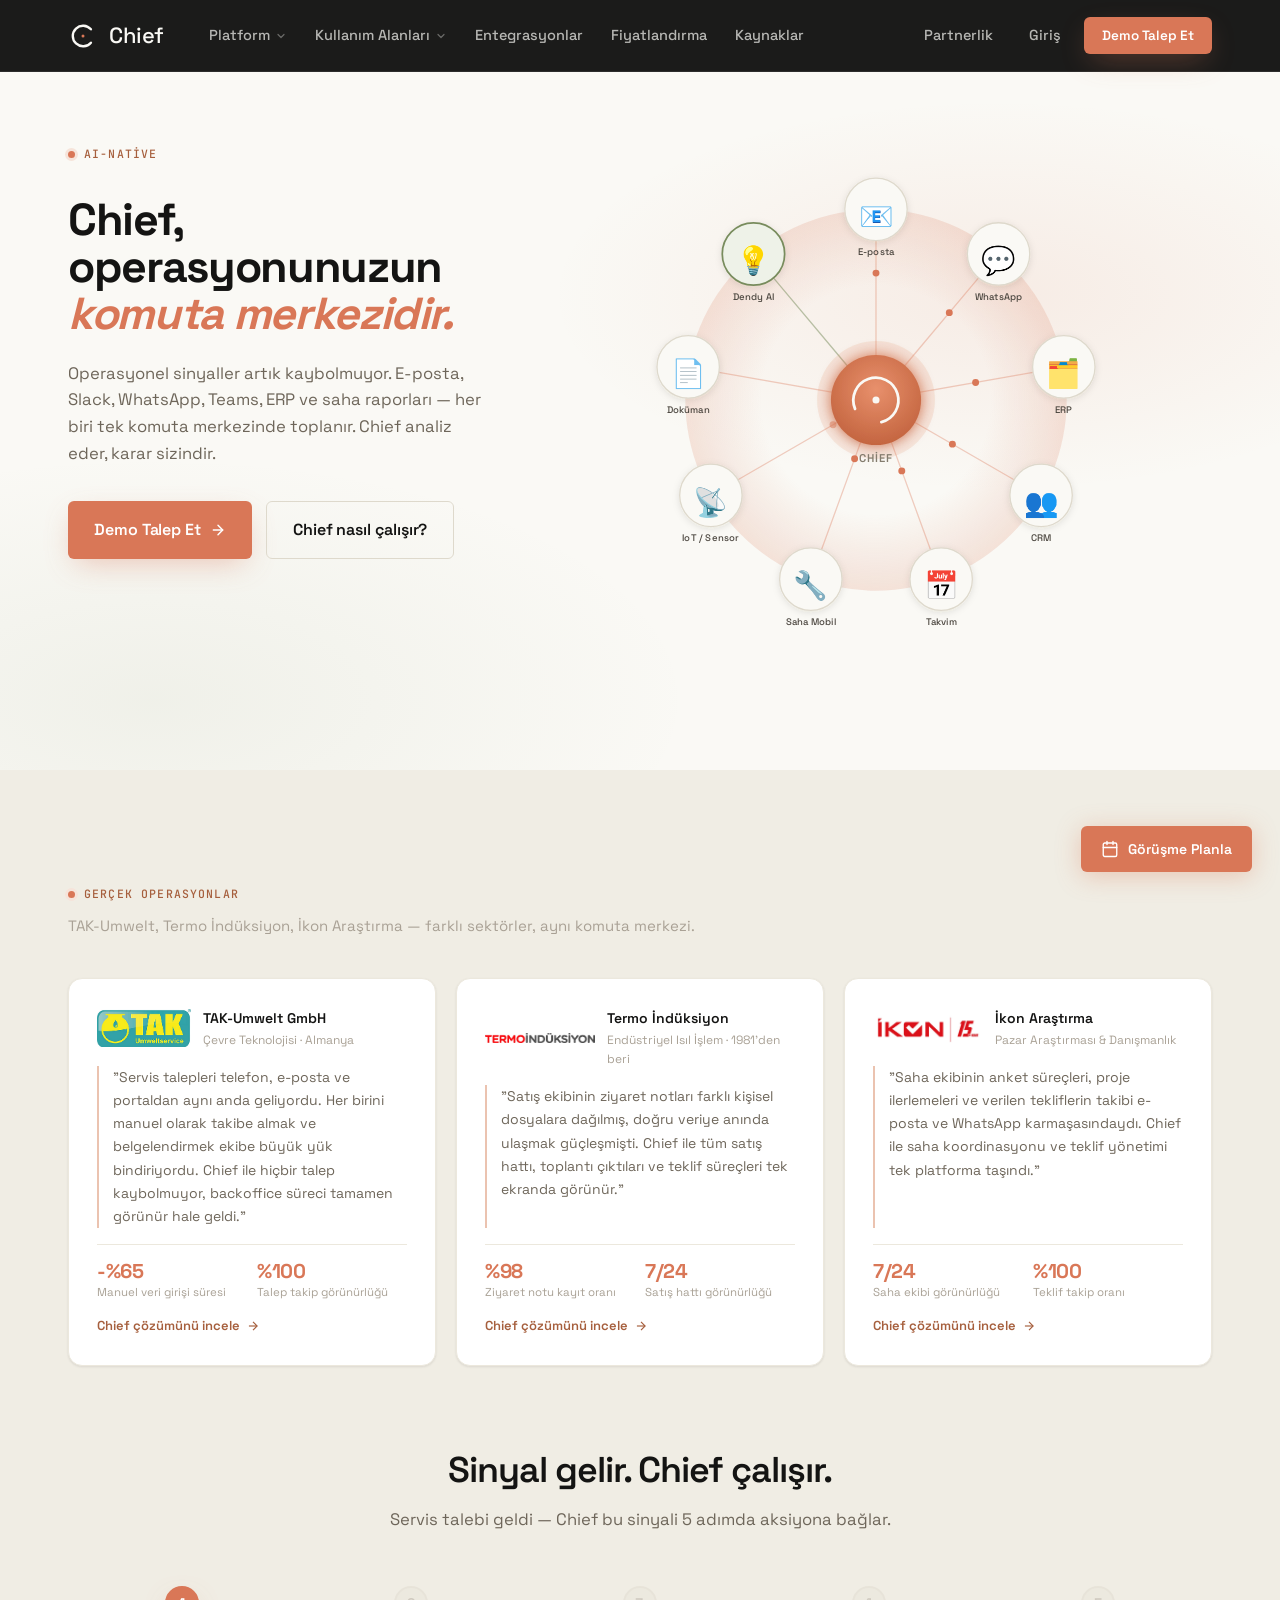
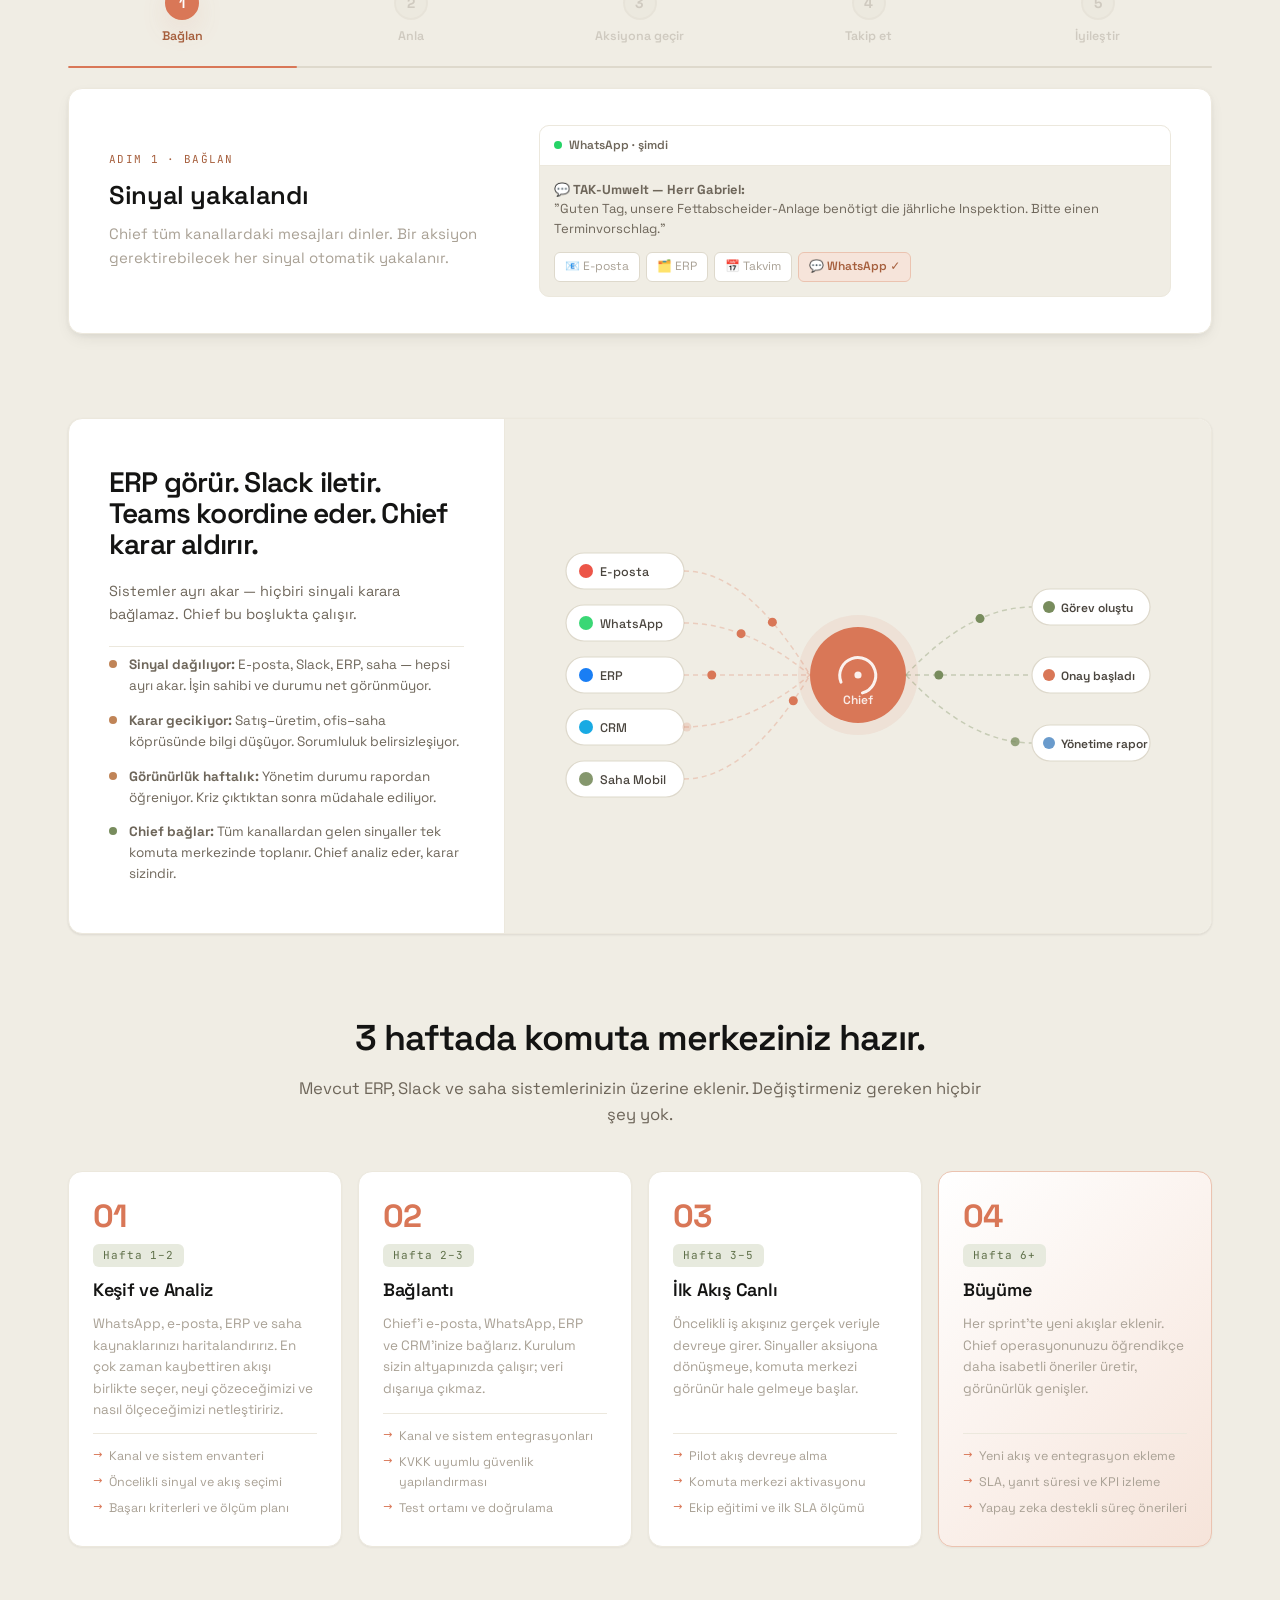
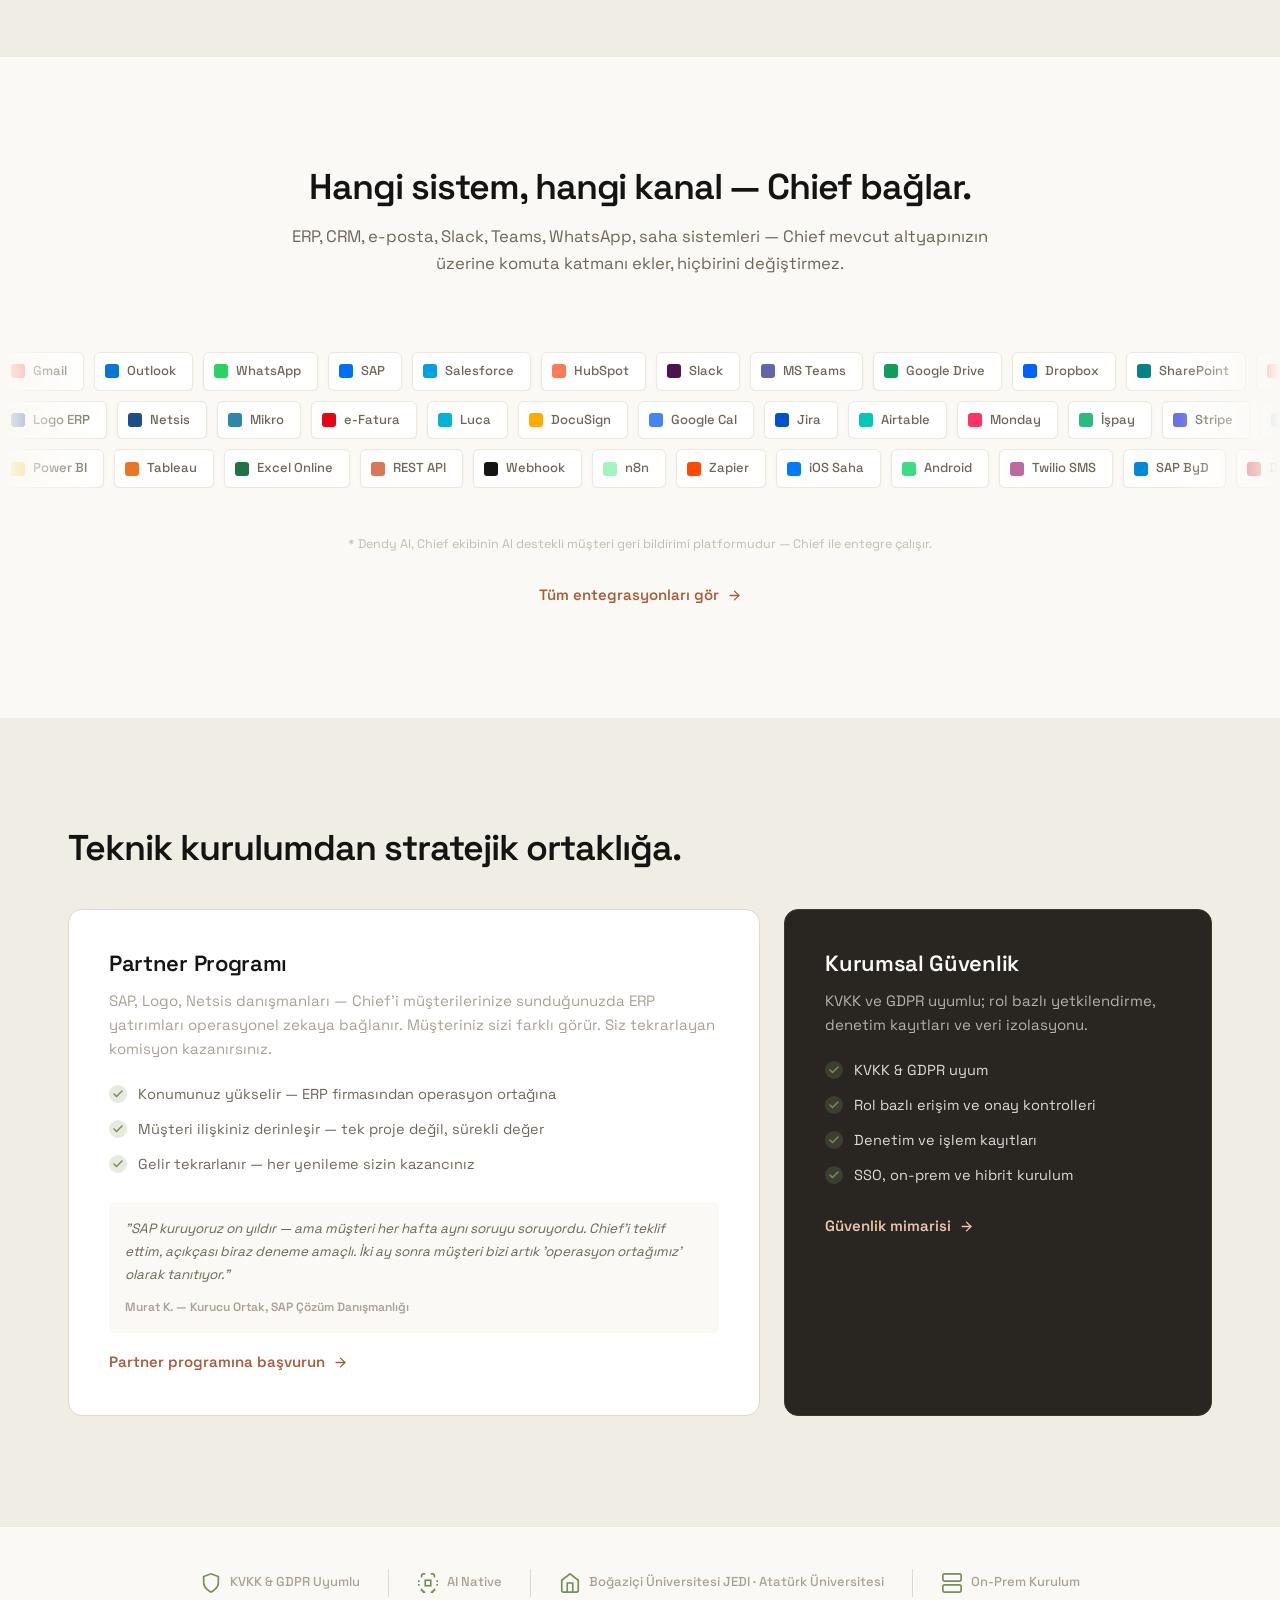
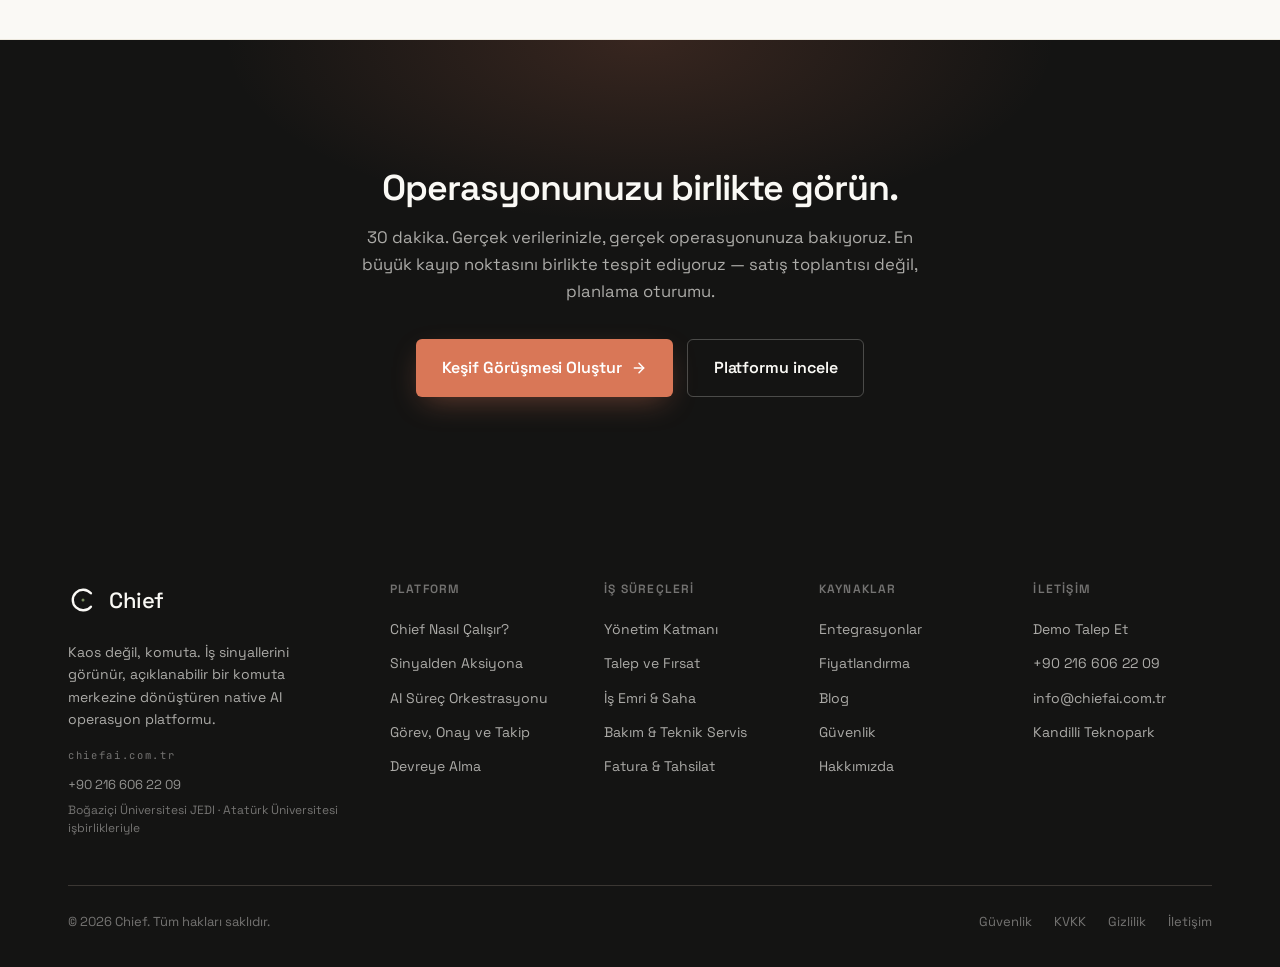
==== commit 80748e5e: "fix: Partnerlik ve Giriş nav-item stiliyle eşleşti — aynı renk, font, hover animasyonu Co-Authored-B" ====
--- a/index.html
+++ b/index.html
@@ -35,7 +35,7 @@
 
     <div class="nav-cta">
       <a href="#/partnerler" class="nav-cta-link">Partnerlik</a>
-      <a href="https://app.chiefai.com.tr" class="btn btn-ghost btn-sm">Giriş</a>
+      <a href="https://app.chiefai.com.tr" class="nav-cta-link">Giriş</a>
       <a href="#/demo-talep-et" class="btn btn-clay btn-sm">Demo Talep Et</a>
     </div>
   </div>
--- a/chief.css
+++ b/chief.css
@@ -269,8 +269,8 @@
 .mobile-toggle { color: var(--ivory) !important; }
 .mobile-toggle:hover { background: rgba(250,249,245,.08) !important; }
 .nav-cta { margin-left: auto; display: flex; align-items: center; gap: 10px; }
-.nav-cta-link { font-family: var(--f-ui); font-size: 14px; font-weight: 500; color: var(--t-muted); text-decoration: none; padding: 0 4px; transition: color .15s; white-space: nowrap; }
-.nav-cta-link:hover { color: var(--ink); }
+.nav-cta-link { display: inline-flex; align-items: center; font-family: var(--f-ui); font-weight: 500; font-size: 14.5px; color: rgba(250,249,245,.7); text-decoration: none; padding: 8px 13px; border-radius: var(--r-md); transition: color .18s, background .18s; white-space: nowrap; }
+.nav-cta-link:hover { color: var(--ivory); background: rgba(250,249,245,.08); }
 .btn-sm { padding: 8px 18px; font-size: 13.5px; }
 .mobile-toggle { display: none; padding: 8px; border-radius: var(--r-sm); color: var(--ink); }
 .mobile-toggle:hover { background: var(--warm); }
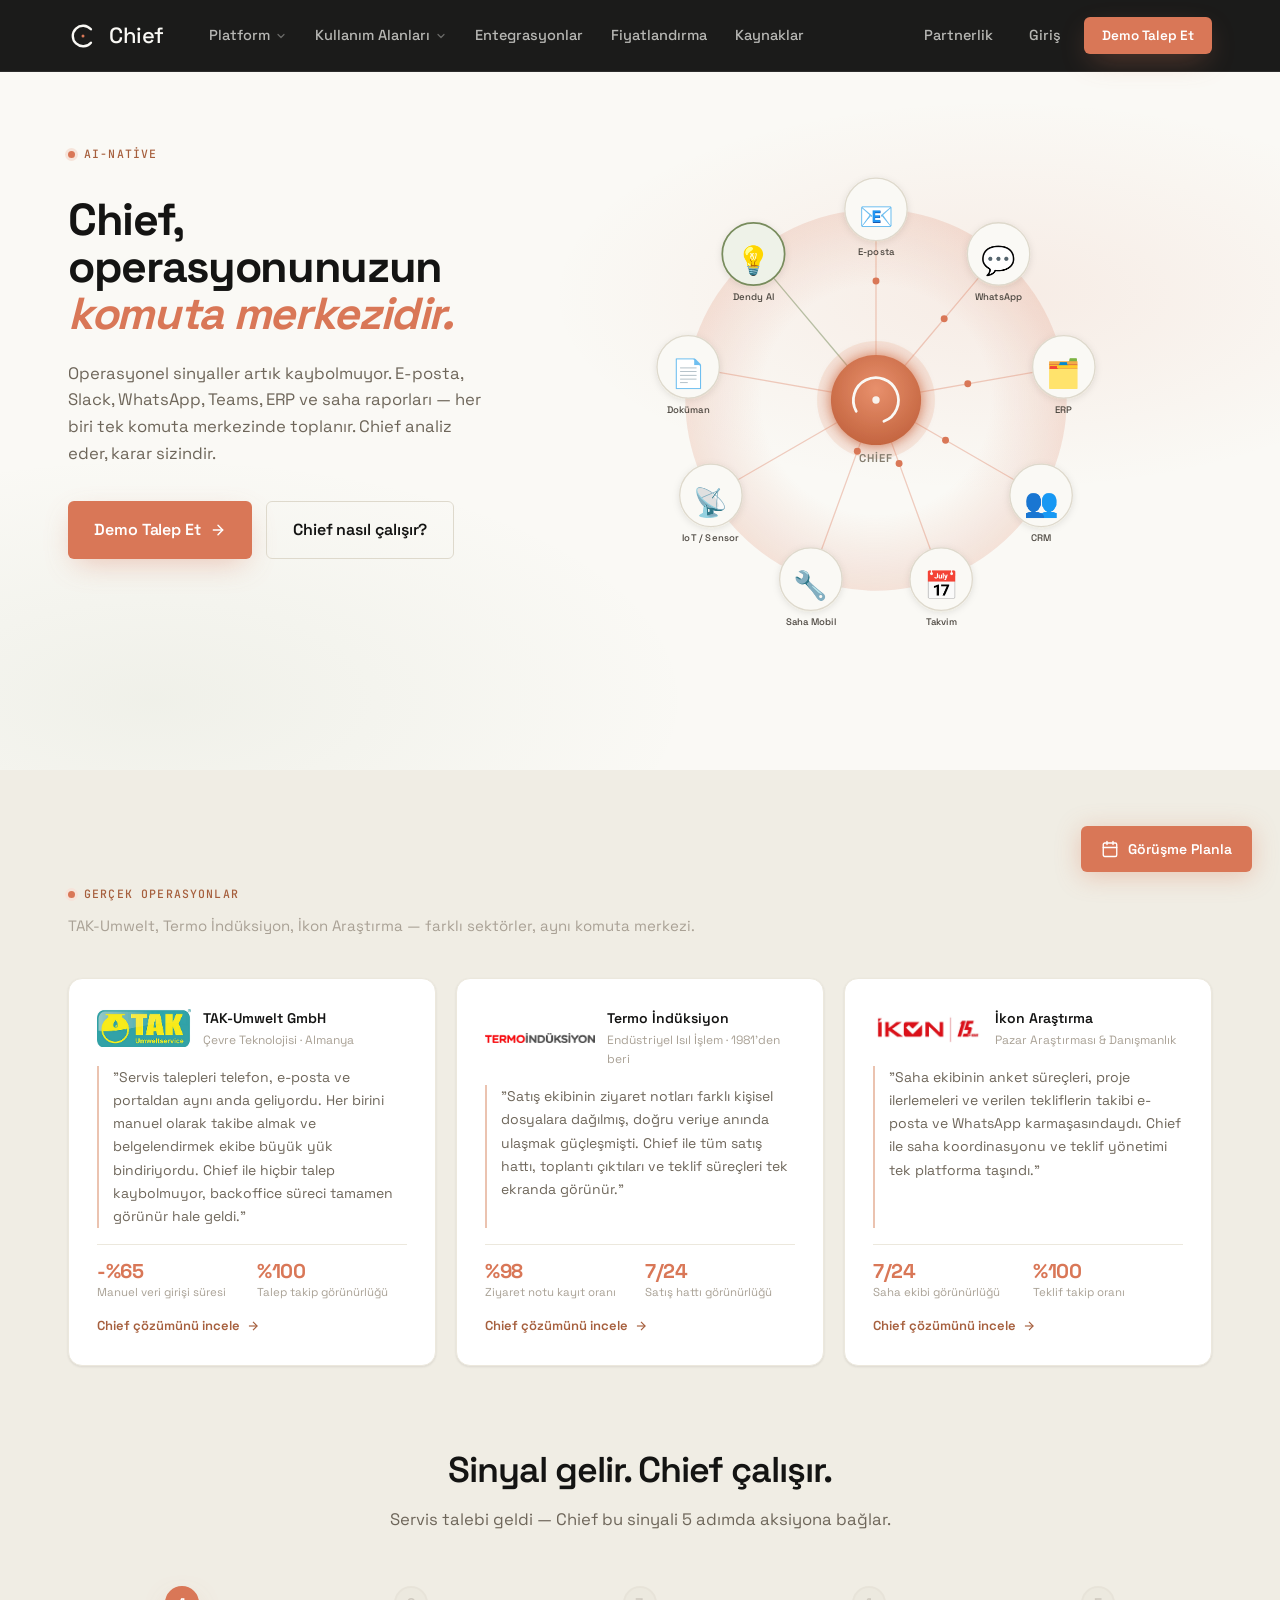
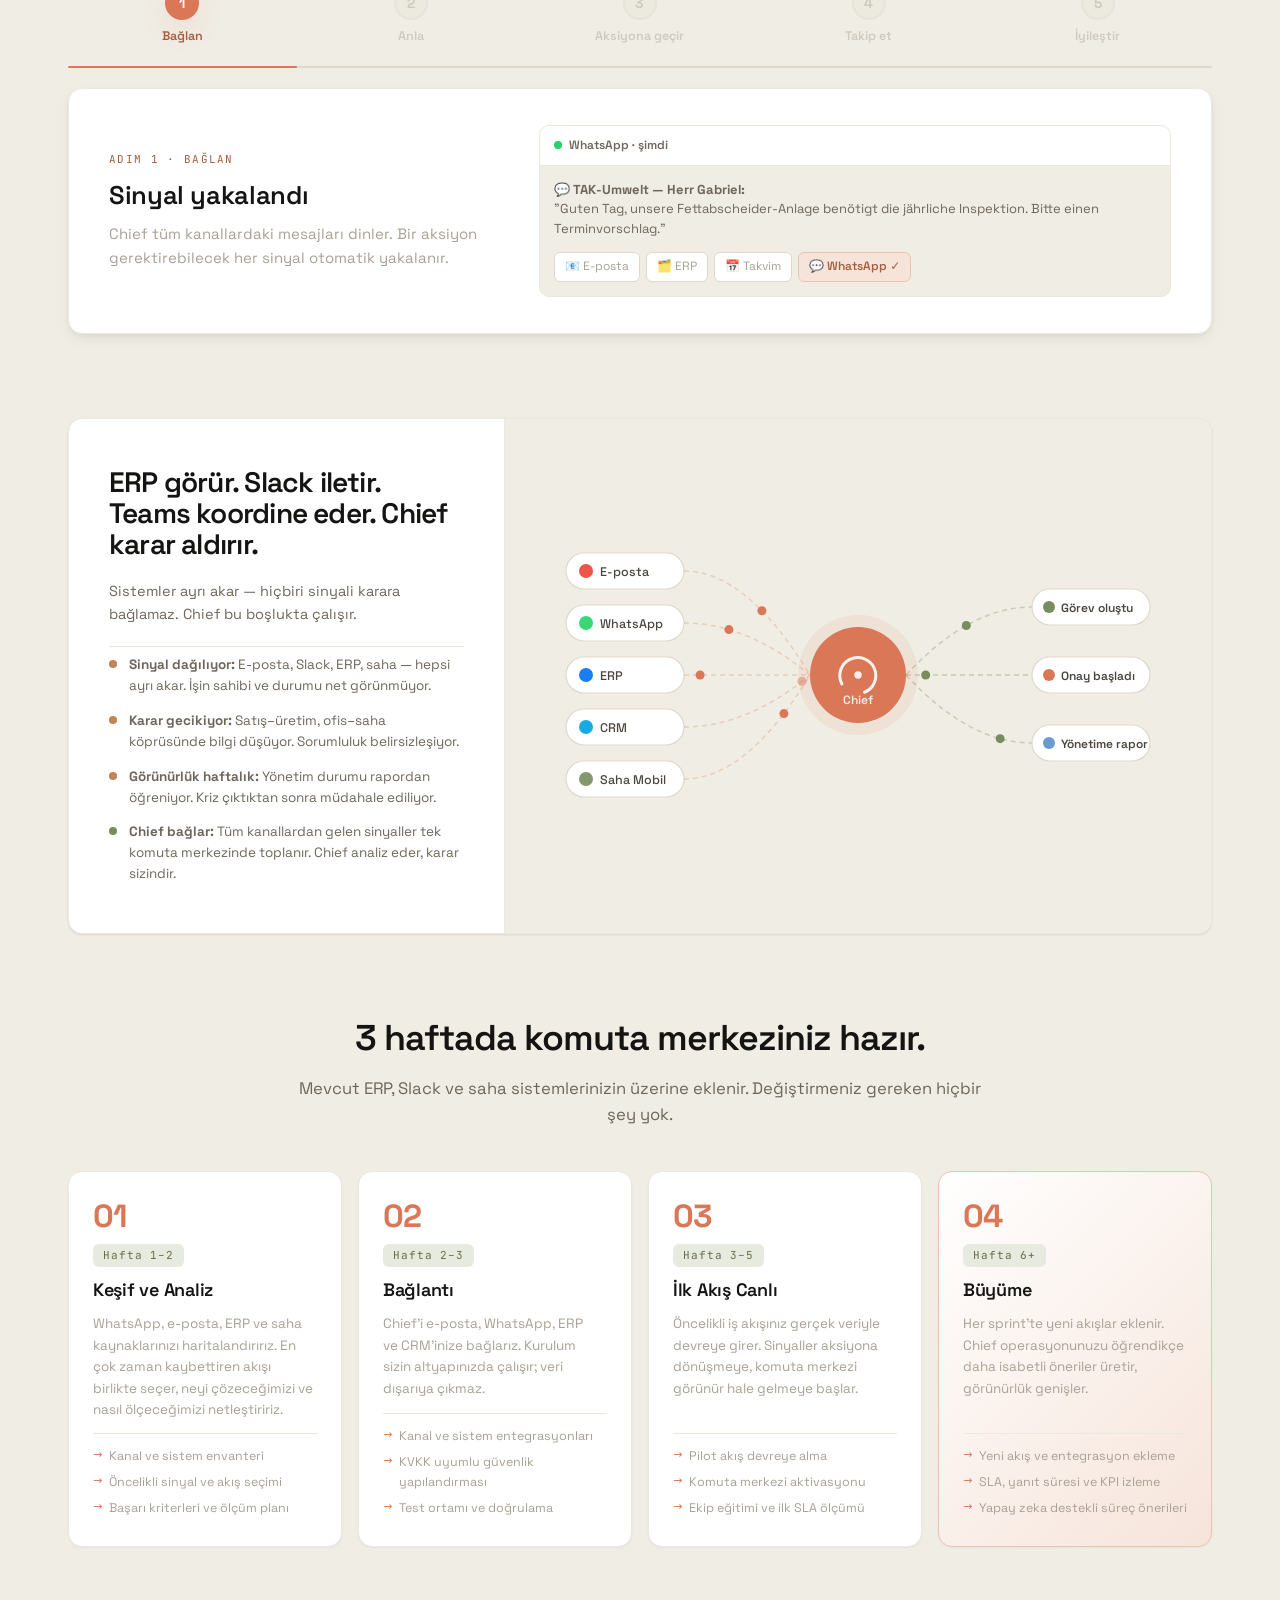
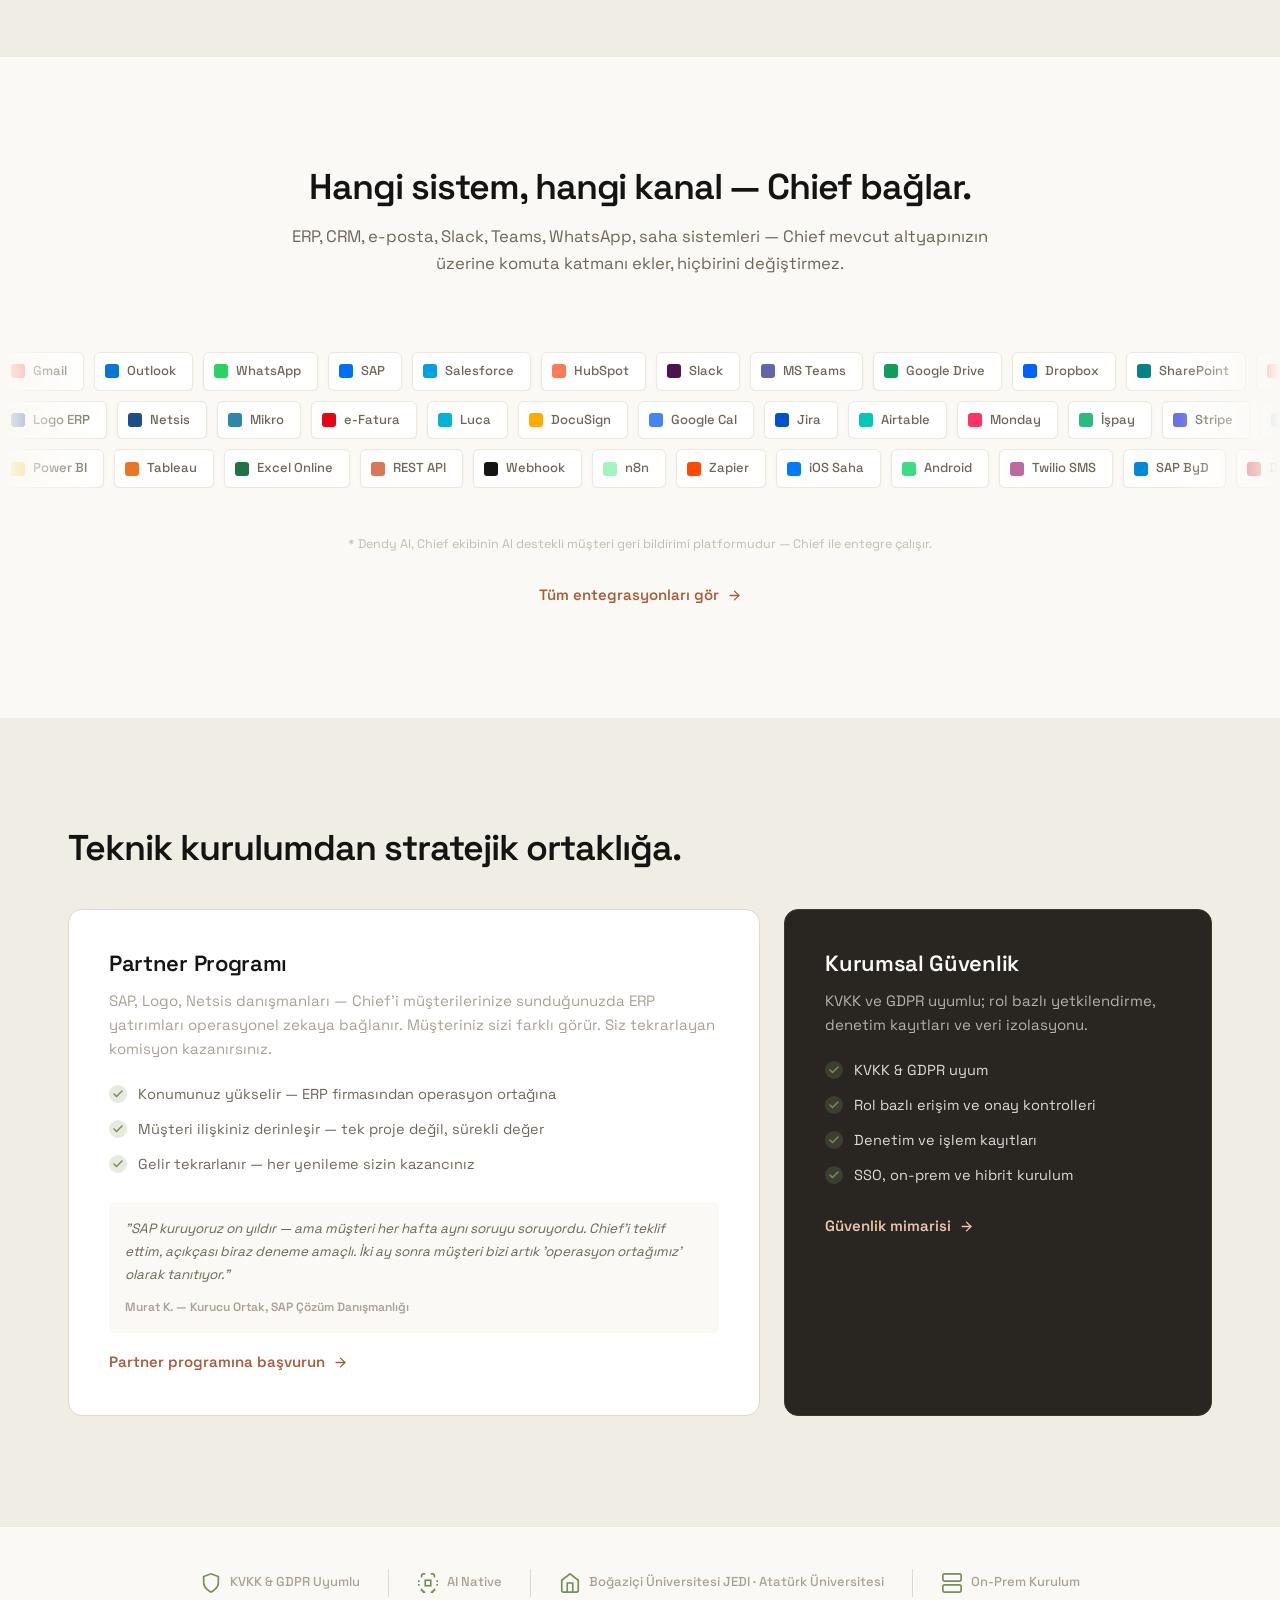
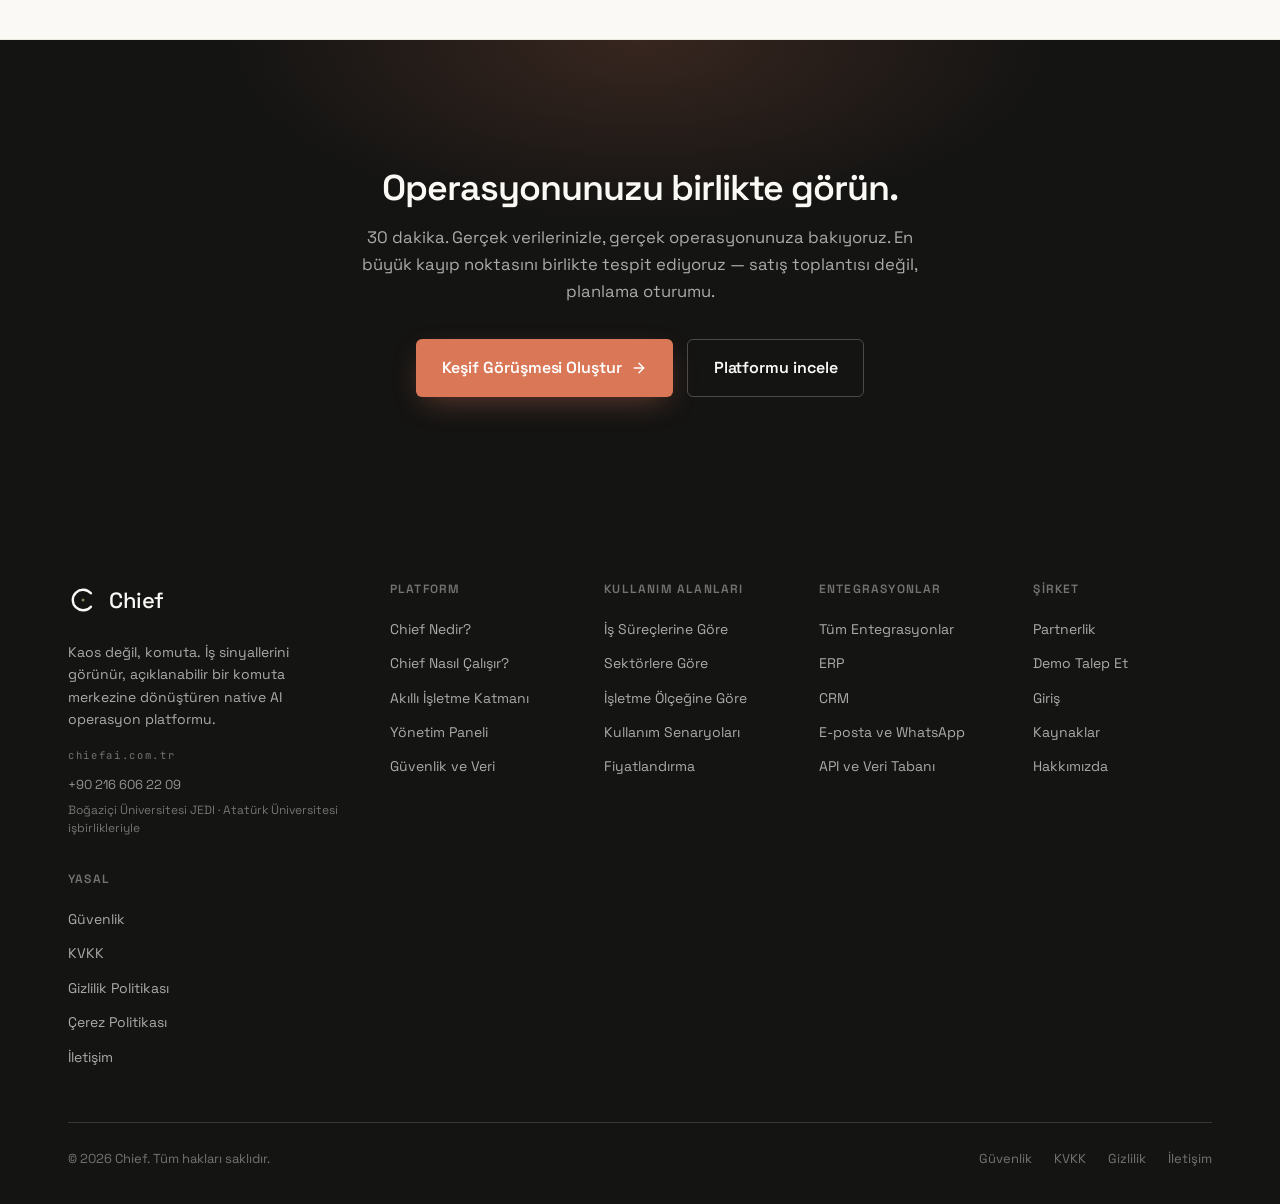
==== commit 9b0ed319: "feat: Footer 5 kolon — Platform, Kullanım Alanları, Entegrasyonlar, Şirket, Yasal Co-Authored-By: Cl" ====
--- a/index.html
+++ b/index.html
@@ -1006,9 +1006,10 @@
         </div>
       </div>
       <div class="footer-col" id="fc-platform"></div>
-      <div class="footer-col" id="fc-is-surecleri"></div>
-      <div class="footer-col" id="fc-kaynaklar"></div>
-      <div class="footer-col" id="fc-kurum"></div>
+      <div class="footer-col" id="fc-kullanim-alanlari"></div>
+      <div class="footer-col" id="fc-entegrasyonlar"></div>
+      <div class="footer-col" id="fc-sirket"></div>
+      <div class="footer-col" id="fc-yasal"></div>
     </div>
     <div class="footer-bottom">
       <span>© 2026 Chief. Tüm hakları saklıdır.</span>
--- a/chief.css
+++ b/chief.css
@@ -726,6 +726,46 @@
 .nl-dot { width: 8px; height: 8px; border-radius: 50%; background: var(--clay); flex-shrink: 0; margin-top: 8px; }
 .nl-item p { font-size: 14.5px; color: rgba(250,249,245,.78); margin: 0; line-height: 1.65; font-style: italic; }
 @media (max-width: 700px) { .is-feat { padding: 26px 22px; } .proc-steps-grid { grid-template-columns: 1fr; } .nl-block { padding: 22px 20px; } }
+
+/* Partner Ağı sayfası */
+.partner-modeller-grid { display:grid; grid-template-columns:repeat(3,1fr); gap:22px; }
+.partner-model-kart { background:var(--card); border:1px solid var(--border); border-radius:var(--r-xl); padding:32px 28px; display:flex; flex-direction:column; gap:12px; }
+.partner-model-kart h3 { font-size:18px; font-weight:700; margin:0; }
+.partner-model-kart .partner-kart-lead { font-size:15px; color:var(--t-body); margin:0; line-height:1.7; }
+.partner-model-kart .partner-kart-detay { font-size:14px; color:var(--t-muted); margin:0; line-height:1.7; border-top:1px solid var(--border-soft); padding-top:14px; margin-top:4px; }
+.partner-gelir-blok { background:var(--ink); border-radius:var(--r-xl); padding:48px 52px; color:var(--ivory); }
+.partner-gelir-blok h2 { font-size:clamp(22px,3vw,30px); color:var(--ivory); margin-bottom:22px; }
+.partner-gelir-blok p { font-size:16px; color:rgba(250,249,245,.75); line-height:1.8; margin-bottom:16px; }
+.partner-gelir-blok p:last-of-type { margin-bottom:0; }
+.partner-gelir-kart { background:rgba(255,255,255,.06); border:1px solid rgba(255,255,255,.12); border-radius:var(--r-lg); padding:22px 26px; margin-top:28px; font-size:15px; color:rgba(250,249,245,.85); line-height:1.7; font-style:italic; }
+.partner-ne-saglar-list { display:flex; flex-direction:column; gap:14px; }
+.partner-ne-saglar-item { display:flex; gap:14px; align-items:flex-start; font-size:15px; color:var(--t-body); line-height:1.65; }
+.partner-ne-saglar-item::before { content:''; width:8px; height:8px; border-radius:50%; background:var(--clay); flex-shrink:0; margin-top:8px; }
+@media(max-width:860px){ .partner-modeller-grid{grid-template-columns:1fr} .partner-gelir-blok{padding:32px 24px} }
+
+
+/* Kullanım Senaryoları sayfaları */
+.senaryo-steps { display:flex; flex-direction:column; gap:16px; }
+.senaryo-step { display:flex; gap:16px; align-items:flex-start; }
+.senaryo-step-num { min-width:34px; height:34px; border-radius:50%; background:var(--clay); color:#fff; display:flex; align-items:center; justify-content:center; font-size:12px; font-weight:700; font-family:'JetBrains Mono',monospace; flex-shrink:0; margin-top:2px; }
+.senaryo-step p { font-size:15px; color:var(--t-body); margin:0; line-height:1.65; }
+.senaryo-step strong { color:var(--ink); font-weight:600; }
+.senaryo-ciktilar { display:flex; flex-direction:column; gap:10px; }
+.senaryo-cikti { display:flex; gap:12px; font-size:15px; color:var(--t-body); align-items:flex-start; }
+.senaryo-cikti::before { content:'✓'; color:var(--sage-deep); font-weight:700; flex-shrink:0; margin-top:2px; }
+.senaryo-yetenekler { display:flex; flex-wrap:wrap; gap:8px; }
+.senaryo-yetenek { background:var(--warm); border:1px solid var(--border); border-radius:20px; padding:5px 14px; font-size:13px; color:var(--t-muted); font-family:var(--f-ui); }
+.senaryo-kimler { background:var(--warm); border-radius:var(--r-lg); padding:16px 20px; font-size:14px; color:var(--t-body); line-height:1.7; }
+.senaryo-denetim { display:flex; gap:10px; align-items:flex-start; font-size:13px; color:var(--sage-deep); background:var(--sage-tint); border-radius:var(--r-md); padding:12px 16px; margin-top:16px; line-height:1.6; }
+/* Platform bölüm sayfaları */
+.platform-bolum h3 { font-size: clamp(17px,2vw,21px); font-weight: 700; margin:0 0 16px; }
+.platform-bolum p { font-size:16px; color:var(--t-body); line-height:1.8; margin-bottom:14px; }
+.platform-bolum p:last-child { margin-bottom:0; }
+.platform-bolum ul { display:flex; flex-direction:column; gap:8px; padding:0; list-style:none; margin-top:12px; }
+.platform-bolum li { font-size:15px; color:var(--t-body); display:flex; gap:10px; line-height:1.6; }
+.platform-bolum li::before { content:'—'; color:var(--clay); font-weight:700; flex-shrink:0; }
+.platform-intro-paras { display:flex; flex-direction:column; gap:16px; max-width:800px; }
+.platform-intro-paras p { font-size:16px; color:var(--t-body); line-height:1.8; margin:0; }
 
 /* İş Süreçleri — omurga grid */
 .omurga-grid { display: grid; grid-template-columns: repeat(3,1fr); gap: 18px; }
@@ -785,6 +825,72 @@
 @media(max-width:860px){ .omurga-grid{grid-template-columns:1fr 1fr} .yone-grid,.durumlar-grid,.kpi-grid{grid-template-columns:1fr} }
 @media(max-width:560px){ .omurga-grid{grid-template-columns:1fr} .ornek-akis{padding:22px 18px} .nl-chat-wrap{padding:22px 18px} }
 
+/* Fiyatlandırma sayfası v2 */
+.fiy-3kart { display:grid; grid-template-columns:repeat(3,1fr); gap:20px; }
+.fiy-kart { background:var(--card); border:1px solid var(--border); border-radius:var(--r-lg); padding:26px 28px; display:flex; flex-direction:column; gap:10px; }
+.fiy-kart-ico { width:44px; height:44px; border-radius:var(--r-md); background:var(--clay-tint); color:var(--clay-deep); display:flex; align-items:center; justify-content:center; }
+.fiy-kart-ico.sage { background:var(--sage-tint); color:var(--sage-deep); }
+.fiy-kart h4 { font-size:16px; font-weight:700; margin:0; }
+.fiy-kart p { font-size:14px; color:var(--t-muted); margin:0; line-height:1.6; }
+.fiy-kart-alt { font-size:12px; color:var(--t-faint); margin-top:auto; }
+/* Kategori kartları */
+.fiy-kat-grid { display:grid; grid-template-columns:repeat(3,1fr); gap:20px; }
+.fiy-kat-card { background:var(--card); border:1px solid var(--border); border-radius:var(--r-lg); padding:28px; }
+.fiy-kat-card.fiy-kat-orta { border-color:var(--clay); box-shadow:var(--sh-sm); }
+.fiy-kat-num { font-size:11px; font-weight:700; color:var(--clay); font-family:'JetBrains Mono',monospace; letter-spacing:.08em; margin-bottom:12px; }
+.fiy-kat-card h3 { font-size:17px; font-weight:700; margin:0 0 10px; }
+.fiy-kat-card p { font-size:14px; color:var(--t-muted); margin:0 0 14px; line-height:1.6; }
+.fiy-kat-ornekler { font-size:12.5px; color:var(--t-faint); line-height:1.7; }
+.fiy-kat-alt { display:block; font-size:12px; color:var(--clay); font-weight:600; margin-top:16px; }
+/* Simülatör */
+.sim-wrap { display:grid; grid-template-columns:1fr 380px; gap:40px; align-items:start; }
+.sim-sliders { display:flex; flex-direction:column; gap:28px; }
+.sim-slider-item { background:var(--card); border:1px solid var(--border); border-radius:var(--r-lg); padding:22px 24px; }
+.sim-slider-head { display:flex; justify-content:space-between; align-items:center; margin-bottom:8px; }
+.sim-slider-label { font-size:15px; font-weight:700; }
+.sim-slider-val { font-size:15px; font-weight:700; color:var(--clay); font-family:'JetBrains Mono',monospace; }
+.sim-slider-hint { font-size:13px; color:var(--t-muted); margin:0 0 14px; }
+.sim-range-wrap { display:flex; align-items:center; gap:10px; }
+.sim-range { flex:1; -webkit-appearance:none; height:6px; border-radius:3px; background:linear-gradient(to right, var(--clay) 0%, var(--clay) calc(var(--val,4)*1%), var(--border) calc(var(--val,4)*1%)); outline:none; cursor:pointer; }
+.sim-range::-webkit-slider-thumb { -webkit-appearance:none; width:20px; height:20px; border-radius:50%; background:var(--clay); box-shadow:0 2px 6px rgba(217,119,87,.4); }
+.sim-range::-moz-range-thumb { width:20px; height:20px; border-radius:50%; background:var(--clay); border:none; box-shadow:0 2px 6px rgba(217,119,87,.4); }
+.sim-range-lim { font-size:12px; color:var(--t-faint); white-space:nowrap; min-width:36px; }
+.sim-selects { display:grid; grid-template-columns:1fr 1fr; gap:16px; }
+.sim-sel-label { display:block; font-size:13px; font-weight:600; color:var(--t-muted); margin-bottom:6px; }
+.sim-select { width:100%; padding:10px 14px; border:1px solid var(--border); border-radius:var(--r-md); font-family:var(--f-ui); font-size:14px; background:var(--card); color:var(--ink); cursor:pointer; }
+/* Sonuç kartı */
+.sim-result-card { background:var(--ink); border-radius:var(--r-xl); padding:36px 32px; position:sticky; top:96px; display:flex; flex-direction:column; gap:0; }
+.sim-result-label { font-size:12px; font-weight:700; color:var(--clay-soft); text-transform:uppercase; letter-spacing:.08em; margin-bottom:10px; }
+.sim-price { font-size:clamp(28px,3.5vw,38px); font-weight:800; color:var(--ivory); line-height:1.1; margin-bottom:8px; }
+.sim-price-sub { font-size:13px; color:rgba(250,249,245,.5); margin:0 0 20px; }
+.sim-segment-wrap { display:flex; flex-direction:column; gap:5px; margin-bottom:16px; }
+.sim-segment-lbl { font-size:12px; color:rgba(250,249,245,.45); }
+.sim-segment { font-size:14px; font-weight:700; color:var(--clay-soft); }
+.sim-integ-note { font-size:13px; color:rgba(250,249,245,.55); margin:0 0 24px; line-height:1.6; }
+.sim-cta { width:100%; justify-content:center; }
+.sim-disclaimer { font-size:11px; color:rgba(250,249,245,.3); margin:16px 0 0; line-height:1.6; }
+/* SaaS segment kartları */
+.fiy-saas-grid { display:grid; grid-template-columns:repeat(2,1fr); gap:20px; }
+.fiy-saas-card { background:var(--card); border:1px solid var(--border); border-radius:var(--r-xl); padding:28px; display:flex; flex-direction:column; gap:10px; min-height:220px; }
+.fiy-saas-card.fiy-saas-featured { border-color:var(--clay); box-shadow:var(--sh-md); }
+.fiy-saas-card h3 { font-size:17px; font-weight:700; margin:0; }
+.fiy-saas-fiyat { font-size:13px; font-weight:600; color:var(--clay-deep); margin:0; }
+.fiy-saas-kimler { font-size:14px; color:var(--t-muted); margin:0; line-height:1.6; flex:1; }
+/* Entegrasyon grid */
+.fiy-integ-grid { display:grid; grid-template-columns:repeat(5,1fr); gap:16px; }
+.fiy-integ-item { background:var(--card); border:1px solid var(--border); border-radius:var(--r-lg); padding:18px; }
+.fiy-integ-item strong { font-size:14px; display:block; margin-bottom:8px; }
+.fiy-integ-item p { font-size:13px; color:var(--t-muted); margin:0 0 10px; line-height:1.5; }
+.fiy-integ-note { font-size:12px; color:var(--clay-deep); font-style:italic; }
+/* On-premise kart */
+.fiy-onprem { background:var(--warm); border:1px solid var(--border); border-radius:var(--r-xl); padding:36px 40px; display:flex; gap:28px; align-items:flex-start; }
+.fiy-onprem-icon { width:52px; height:52px; border-radius:var(--r-lg); background:var(--sage-tint); color:var(--sage-deep); display:flex; align-items:center; justify-content:center; flex-shrink:0; }
+.fiy-onprem h3 { font-size:20px; font-weight:700; margin:0 0 12px; }
+.fiy-onprem p { font-size:15px; color:var(--t-body); margin:0; line-height:1.75; }
+@media(max-width:1100px){ .fiy-integ-grid{grid-template-columns:repeat(3,1fr)} }
+@media(max-width:900px){ .sim-wrap{grid-template-columns:1fr} .sim-result-card{position:static} .fiy-saas-grid{grid-template-columns:1fr 1fr} }
+@media(max-width:700px){ .fiy-3kart,.fiy-kat-grid,.fiy-saas-grid,.fiy-integ-grid{grid-template-columns:1fr} .sim-selects{grid-template-columns:1fr} .fiy-onprem{flex-direction:column} }
+
 /* pricing */
 .pricing-grid { display: grid; grid-template-columns: repeat(3, 1fr); gap: 22px; align-items: start; }
 .price-card { background: var(--card); border: 1px solid var(--border); border-radius: var(--r-xl); padding: 34px; }
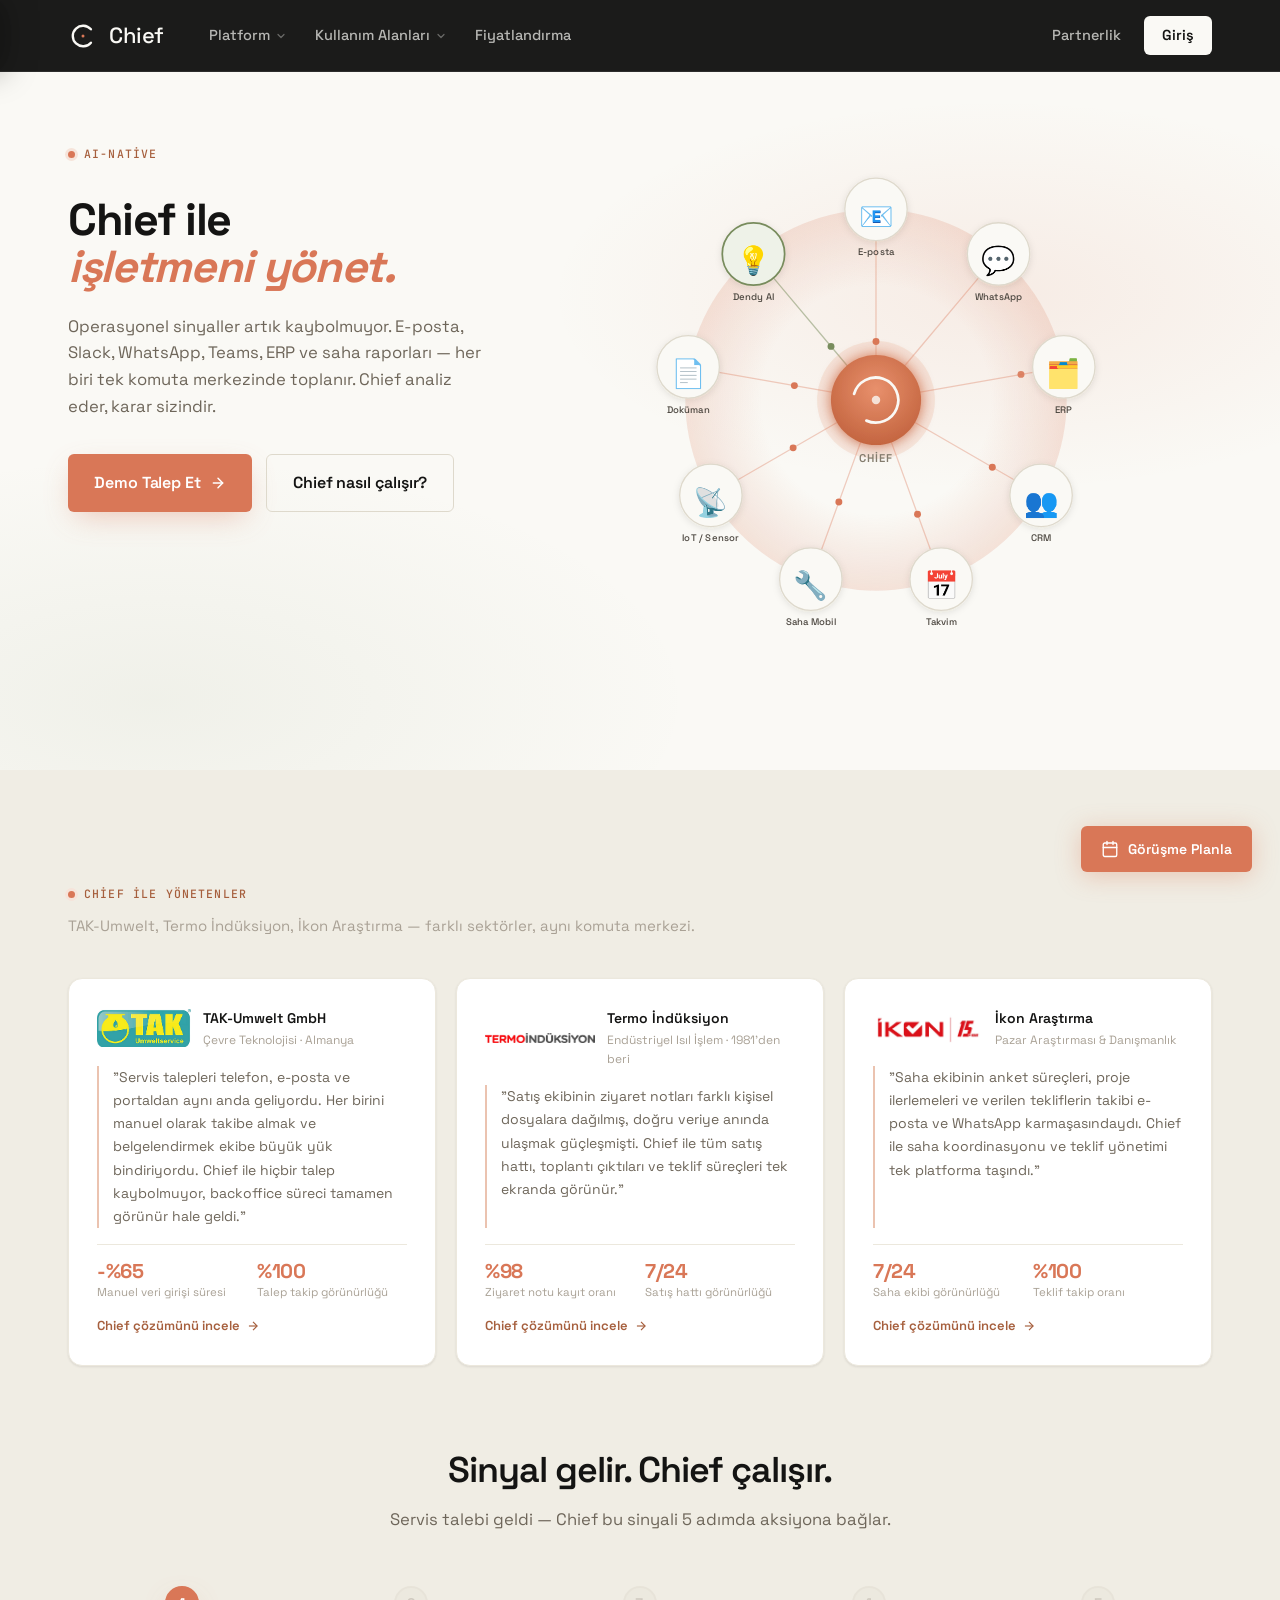
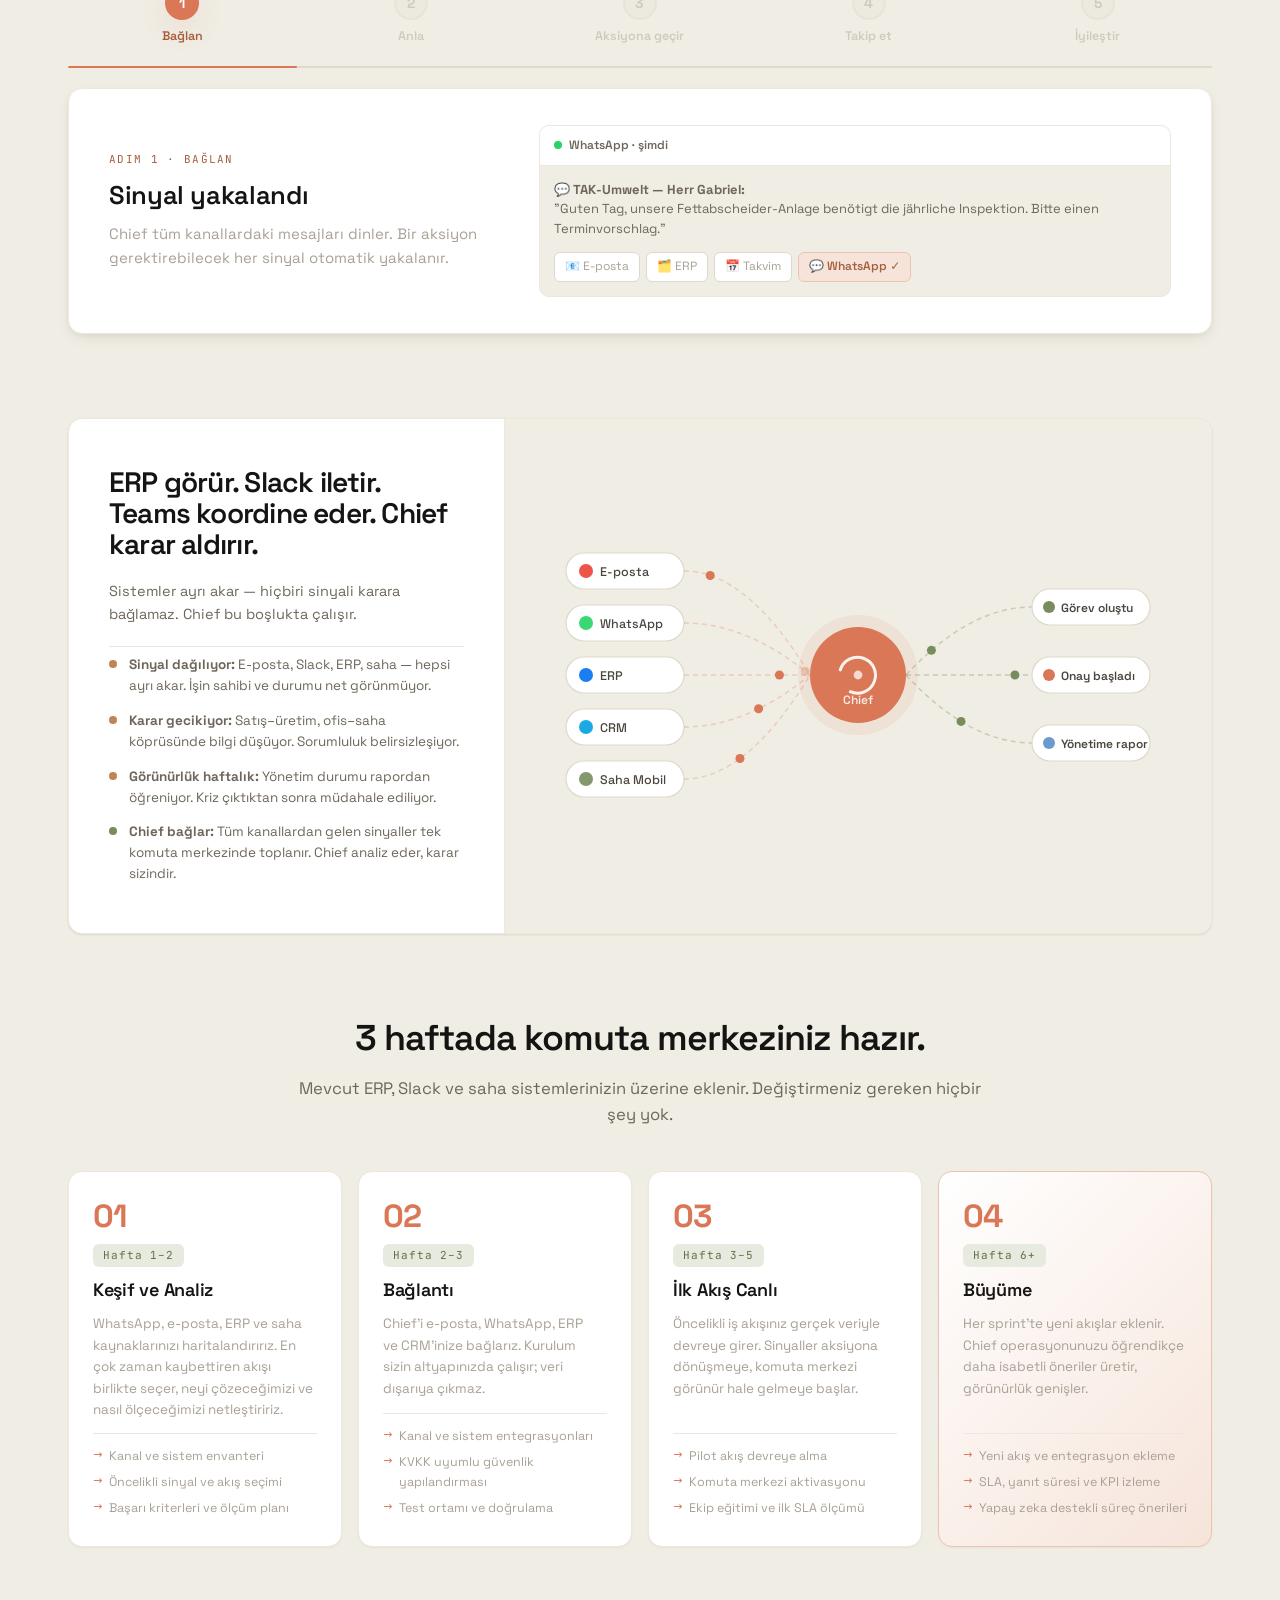
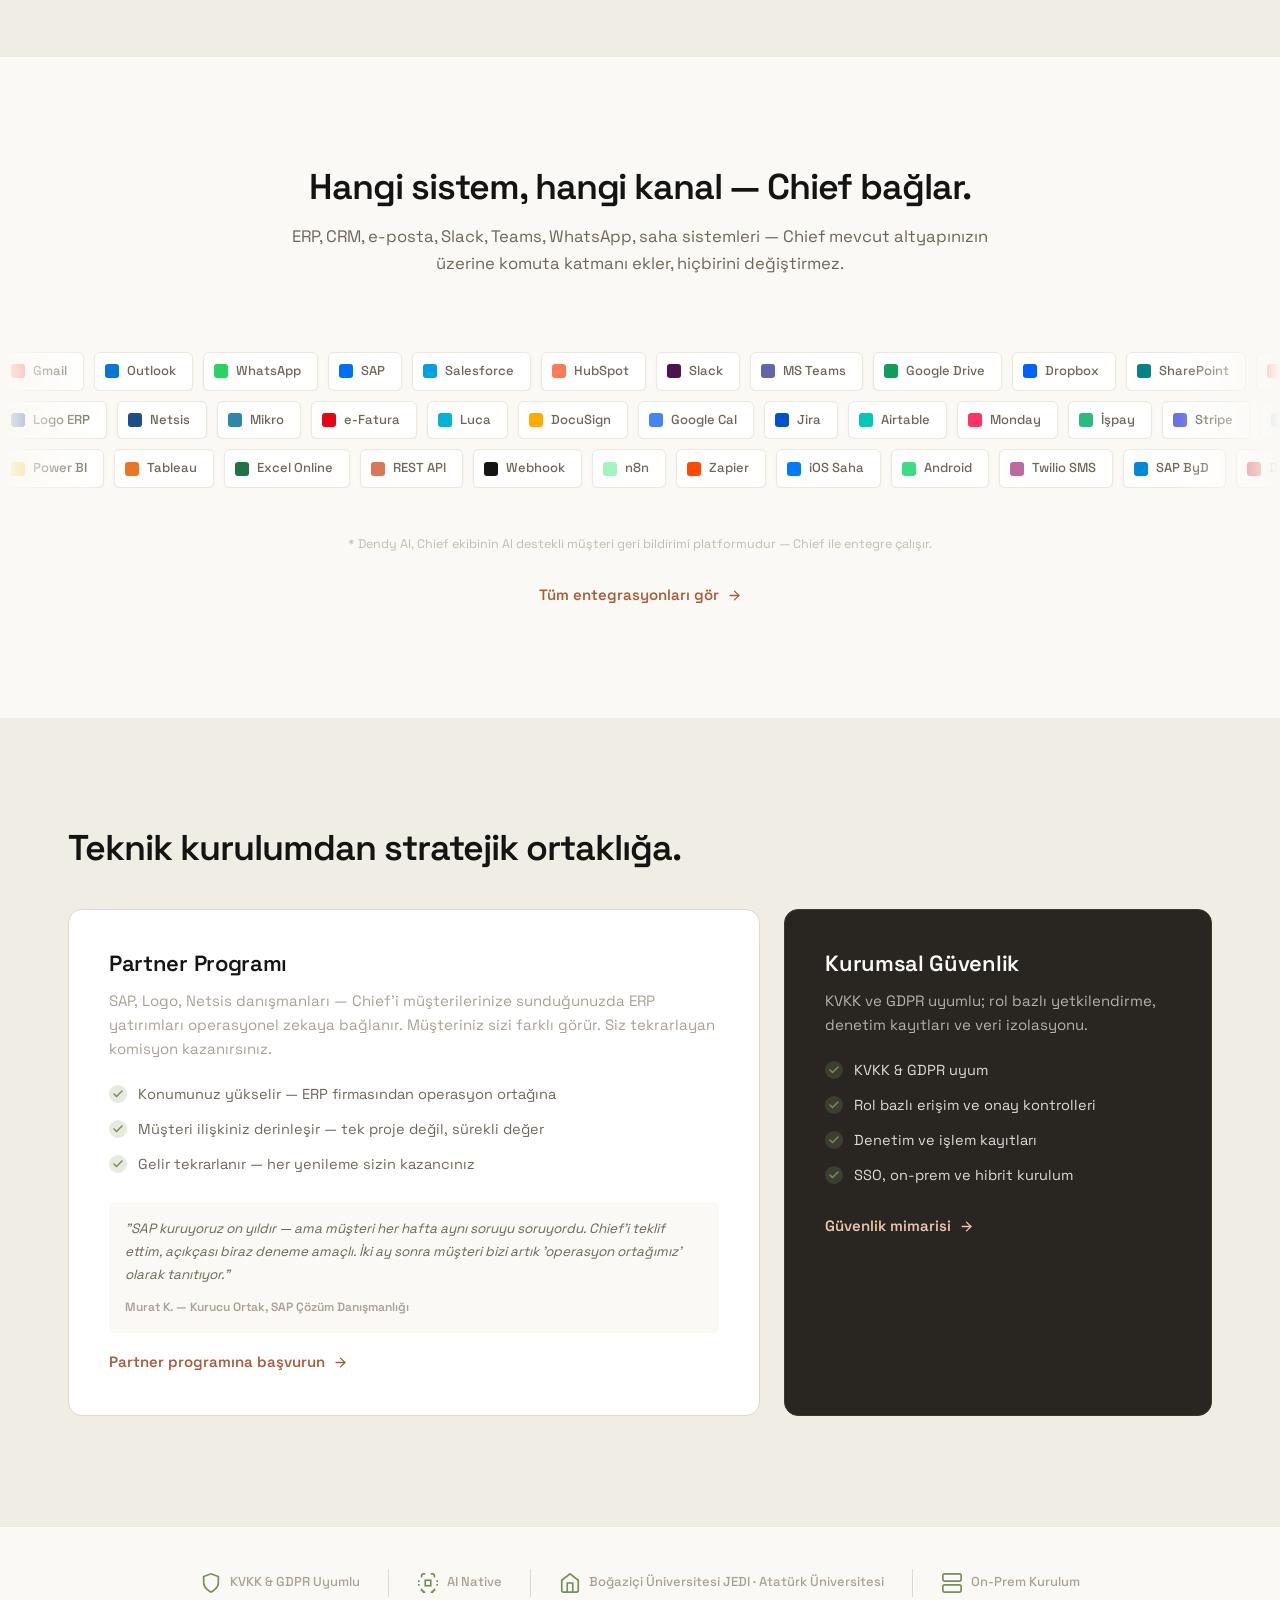
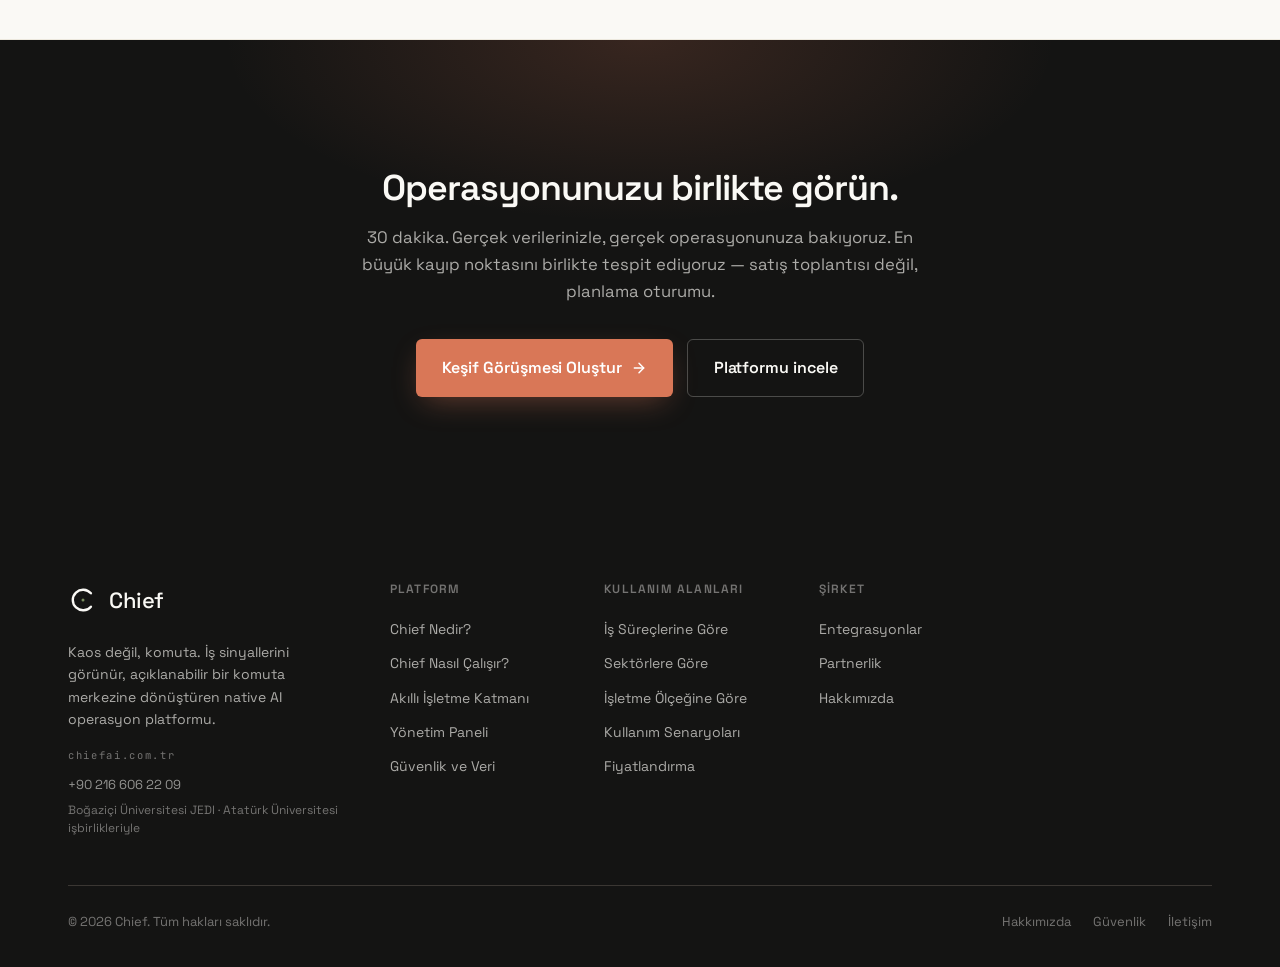
==== commit 9f474fe6: "feat: Entegrasyonlar navbardan kaldırıldı, footer Şirket altına taşındı; Giriş CTA butonu" ====
--- a/index.html
+++ b/index.html
@@ -26,17 +26,15 @@
     <nav class="nav-main" aria-label="Ana menü">
       <a href="#/platform" class="nav-item" data-mega="platform">Platform <span class="chev"><svg viewBox="0 0 24 24" fill="none" stroke="currentColor" stroke-width="2.4" stroke-linecap="round" stroke-linejoin="round"><polyline points="6 9 12 15 18 9"/></svg></span></a>
       <a href="#/kullanim-alanlari" class="nav-item" data-mega="kullanim-alanlari">Kullanım Alanları <span class="chev"><svg viewBox="0 0 24 24" fill="none" stroke="currentColor" stroke-width="2.4" stroke-linecap="round" stroke-linejoin="round"><polyline points="6 9 12 15 18 9"/></svg></span></a>
-      <a href="#/entegrasyonlar" class="nav-item">Entegrasyonlar</a>
       <a href="#/fiyatlandirma" class="nav-item">Fiyatlandırma</a>
-      <a href="#/blog" class="nav-item">Kaynaklar</a>
+
     </nav>
 
-    <button class="mobile-toggle" id="mobileToggle" aria-label="Menüyü aç"><svg width="24" height="24" viewBox="0 0 24 24" fill="none" stroke="currentColor" stroke-width="2" stroke-linecap="round" stroke-linejoin="round"><line x1="3" y1="6" x2="21" y2="6"/><line x1="3" y1="12" x2="21" y2="12"/><line x1="3" y1="18" x2="21" y2="18"/></svg></button>
+    <button class="mobile-toggle" id="mobileToggle" aria-label="Menüyü aç"></button>
 
     <div class="nav-cta">
       <a href="#/partnerler" class="nav-cta-link">Partnerlik</a>
-      <a href="https://app.chiefai.com.tr" class="nav-cta-link">Giriş</a>
-      <a href="#/demo-talep-et" class="btn btn-clay btn-sm">Demo Talep Et</a>
+      <a href="#" class="nav-cta-link nav-cta-btn" id="loginTrigger">Giriş</a>
     </div>
   </div>
   <div id="megaContainer"></div>
@@ -51,7 +49,7 @@
     <div class="hero-grid">
       <div class="hero-copy">
         <span class="eyebrow" style="margin-bottom:18px">AI-native</span>
-        <h1 style="margin-top:14px">Chief, operasyonunuzun<br><em class="highlight">komuta merkezidir.</em></h1>
+        <h1 style="margin-top:14px">Chief ile<br><em class="highlight">işletmeni yönet.</em></h1>
         <p class="lead hero-lead">Operasyonel sinyaller artık kaybolmuyor. E-posta, Slack, WhatsApp, Teams, ERP ve saha raporları — her biri tek komuta merkezinde toplanır. Chief analiz eder, karar sizindir.</p>
         <div class="hero-cta">
           <a href="#" data-cal="open" class="btn btn-clay btn-lg">Demo Talep Et <span class="arrow"><svg viewBox="0 0 24 24" fill="none" stroke="currentColor" stroke-width="2.2" stroke-linecap="round" stroke-linejoin="round"><line x1="5" y1="12" x2="19" y2="12"/><polyline points="12 5 19 12 12 19"/></svg></span></a>
@@ -232,7 +230,7 @@
 <section class="social-proof-section">
   <div class="container">
     <div class="sp-header reveal">
-      <span class="eyebrow">Gerçek Operasyonlar</span>
+      <span class="eyebrow">Chief ile Yönetenler</span>
       <p class="sp-sub">TAK-Umwelt, Termo İndüksiyon, İkon Araştırma — farklı sektörler, aynı komuta merkezi.</p>
     </div>
     <div class="sp-grid">
@@ -842,7 +840,7 @@
           "SAP kuruyoruz on yıldır — ama müşteri her hafta aynı soruyu soruyordu. Chief'i teklif ettim, açıkçası biraz deneme amaçlı. İki ay sonra müşteri bizi artık 'operasyon ortağımız' olarak tanıtıyor."
           <cite style="display:block;margin-top:10px;font-style:normal;font-size:12px;font-weight:600;color:var(--t-muted);">Murat K. — Kurucu Ortak, SAP Çözüm Danışmanlığı</cite>
         </blockquote>
-        <a href="#/platform/partnerler" class="btn-link">Partner programına başvurun <svg viewBox="0 0 24 24" fill="none" stroke="currentColor" stroke-width="2.2" stroke-linecap="round" stroke-linejoin="round"><line x1="5" y1="12" x2="19" y2="12"/><polyline points="12 5 19 12 12 19"/></svg></a>
+        <a href="https://eko-journal.github.io/chief-v2-preview/index-v2.html#/partnerler" class="btn-link">Partner programına başvurun <svg viewBox="0 0 24 24" fill="none" stroke="currentColor" stroke-width="2.2" stroke-linecap="round" stroke-linejoin="round"><line x1="5" y1="12" x2="19" y2="12"/><polyline points="12 5 19 12 12 19"/></svg></a>
       </div>
       <div class="split-card dark">
         <h3>Kurumsal Güvenlik</h3>
@@ -853,7 +851,7 @@
           <li>Denetim ve işlem kayıtları</li>
           <li>SSO, on-prem ve hibrit kurulum</li>
         </ul>
-        <a href="#/guvenlik" class="btn-link" style="color:var(--clay-soft)">Güvenlik mimarisi <svg viewBox="0 0 24 24" fill="none" stroke="currentColor" stroke-width="2.2" stroke-linecap="round" stroke-linejoin="round"><line x1="5" y1="12" x2="19" y2="12"/><polyline points="12 5 19 12 12 19"/></svg></a>
+        <a href="#/platform/mevcut-sistemlerle-calisir" class="btn-link" style="color:var(--clay-soft)">Güvenlik mimarisi <svg viewBox="0 0 24 24" fill="none" stroke="currentColor" stroke-width="2.2" stroke-linecap="round" stroke-linejoin="round"><line x1="5" y1="12" x2="19" y2="12"/><polyline points="12 5 19 12 12 19"/></svg></a>
       </div>
     </div>
   </div>
@@ -901,6 +899,57 @@
 </section>
 
 </main>
+
+<!-- ============================ LOGIN MODAL ============================ -->
+<div class="login-overlay" id="loginOverlay" role="dialog" aria-modal="true" aria-label="Chief Giriş">
+  <div class="login-panel">
+    <button class="login-close" id="loginClose" aria-label="Kapat">
+      <svg viewBox="0 0 24 24" fill="none" stroke="currentColor" stroke-width="2.4" width="15" height="15"><line x1="18" y1="6" x2="6" y2="18"/><line x1="6" y1="6" x2="18" y2="18"/></svg>
+    </button>
+    <div class="login-logo">
+      <svg viewBox="0 0 140 140" width="32" height="32" fill="none"><path d="M107 39A48 48 0 1 0 107 101" stroke="#D97757" stroke-width="11" stroke-linecap="round"/><circle cx="70" cy="70" r="7" fill="#788C5D"/></svg>
+      <span class="login-logo-word">Chief</span>
+    </div>
+    <h2 class="login-title">Hesabınıza giriş yapın</h2>
+    <p class="login-sub">Chief operasyon platformuna hoş geldiniz.</p>
+    <form class="login-form" id="loginForm" action="https://app.chiefai.com.tr" method="get" onsubmit="window.location.href='https://app.chiefai.com.tr';return false;">
+      <div class="login-field">
+        <label class="login-label" for="loginEmail">E-posta</label>
+        <input class="login-input" id="loginEmail" type="email" placeholder="ad@sirket.com" autocomplete="email" required />
+      </div>
+      <div class="login-field">
+        <label class="login-label" for="loginPassword">Şifre</label>
+        <input class="login-input" id="loginPassword" type="password" placeholder="••••••••" autocomplete="current-password" required />
+      </div>
+      <button type="submit" class="login-btn">Giriş Yap</button>
+    </form>
+    <div class="login-footer">
+      Hesabınız yok mu?
+      <a href="#" data-cal="open" class="login-demo-link">Görüşme planlayın</a>
+    </div>
+  </div>
+</div>
+
+<style>
+.login-overlay{position:fixed;inset:0;background:rgba(20,20,19,.55);backdrop-filter:blur(6px);z-index:9000;display:flex;align-items:center;justify-content:center;opacity:0;pointer-events:none;transition:opacity .2s}
+.login-overlay.open{opacity:1;pointer-events:all}
+.login-panel{background:#FAF9F5;border-radius:20px;padding:40px 36px 32px;width:100%;max-width:420px;position:relative;box-shadow:0 24px 64px rgba(20,20,19,.18)}
+.login-close{position:absolute;top:16px;right:16px;background:none;border:none;cursor:pointer;color:#A9A195;padding:4px;line-height:1;border-radius:6px}
+.login-close:hover{color:#141413;background:#F0EDE4}
+.login-logo{display:flex;align-items:center;gap:9px;margin-bottom:24px}
+.login-logo-word{font-family:'Space Grotesk',system-ui,sans-serif;font-weight:700;font-size:20px;color:#141413;letter-spacing:-.02em}
+.login-title{font-family:'Space Grotesk',system-ui,sans-serif;font-size:22px;font-weight:700;color:#141413;margin-bottom:6px}
+.login-sub{font-size:14px;color:#888;margin-bottom:28px}
+.login-field{display:flex;flex-direction:column;gap:6px;margin-bottom:16px}
+.login-label{font-size:13px;font-weight:600;color:#141413}
+.login-input{border:1px solid #DED9CC;border-radius:10px;padding:11px 14px;font-size:15px;font-family:'Space Grotesk',system-ui,sans-serif;background:#fff;color:#141413;outline:none;transition:border-color .15s}
+.login-input:focus{border-color:#D97757}
+.login-btn{width:100%;background:#D97757;color:#fff;border:none;border-radius:10px;padding:13px;font-size:15px;font-weight:600;font-family:'Space Grotesk',system-ui,sans-serif;cursor:pointer;margin-top:4px;transition:background .15s}
+.login-btn:hover{background:#c4654a}
+.login-footer{text-align:center;font-size:13px;color:#888;margin-top:20px}
+.login-demo-link{color:#D97757;font-weight:600;text-decoration:none}
+.login-demo-link:hover{text-decoration:underline}
+</style>
 
 <!-- ============================ CALENDAR MODAL (body-level, tüm sayfalarda erişilebilir) ============================ -->
 <div class="cal-overlay" id="calOverlay" role="dialog" aria-modal="true" aria-label="Keşif Görüşmesi Planla">
@@ -1007,17 +1056,14 @@
       </div>
       <div class="footer-col" id="fc-platform"></div>
       <div class="footer-col" id="fc-kullanim-alanlari"></div>
-      <div class="footer-col" id="fc-entegrasyonlar"></div>
       <div class="footer-col" id="fc-sirket"></div>
-      <div class="footer-col" id="fc-yasal"></div>
     </div>
     <div class="footer-bottom">
       <span>© 2026 Chief. Tüm hakları saklıdır.</span>
       <div class="footer-legal">
-        <a href="#/guvenlik">Güvenlik</a>
-        <a href="#/hakkimizda">KVKK</a>
-        <a href="#/hakkimizda">Gizlilik</a>
-        <a href="#/demo-talep-et">İletişim</a>
+        <a href="#/hakkimizda">Hakkımızda</a>
+        <a href="#/platform/guvenlik-ve-veri-yaklasimi">Güvenlik</a>
+        <a href="#" data-cal="open">İletişim</a>
       </div>
     </div>
   </div>
@@ -1033,5 +1079,19 @@
 
 <script src="chief-app-v2.js" charset="utf-8"></script>
 <script src="chief-animations.js" charset="utf-8"></script>
+<script>
+(function(){
+  var overlay = document.getElementById('loginOverlay');
+  var trigger = document.getElementById('loginTrigger');
+  var closeBtn = document.getElementById('loginClose');
+  if(!overlay) return;
+  function open(e){ if(e) e.preventDefault(); overlay.classList.add('open'); document.getElementById('loginEmail').focus(); }
+  function close(){ overlay.classList.remove('open'); }
+  if(trigger) trigger.addEventListener('click', open);
+  if(closeBtn) closeBtn.addEventListener('click', close);
+  overlay.addEventListener('click', function(e){ if(e.target === overlay) close(); });
+  document.addEventListener('keydown', function(e){ if(e.key==='Escape') close(); });
+})();
+</script>
 </body>
 </html>
--- a/chief.css
+++ b/chief.css
@@ -271,6 +271,8 @@
 .nav-cta { margin-left: auto; display: flex; align-items: center; gap: 10px; }
 .nav-cta-link { display: inline-flex; align-items: center; font-family: var(--f-ui); font-weight: 500; font-size: 14.5px; color: rgba(250,249,245,.7); text-decoration: none; padding: 8px 13px; border-radius: var(--r-md); transition: color .18s, background .18s; white-space: nowrap; }
 .nav-cta-link:hover { color: var(--ivory); background: rgba(250,249,245,.08); }
+.nav-cta-btn { color: var(--ink) !important; background: var(--ivory); border-radius: var(--r-md); padding: 8px 18px; font-weight: 600; }
+.nav-cta-btn:hover { background: #fff !important; color: var(--ink) !important; }
 .btn-sm { padding: 8px 18px; font-size: 13.5px; }
 .mobile-toggle { display: none; padding: 8px; border-radius: var(--r-sm); color: var(--ink); }
 .mobile-toggle:hover { background: var(--warm); }
@@ -425,23 +427,92 @@
 @media (max-width: 600px) { .blog-grid { grid-template-columns: 1fr; } }
 
 /* mobile drawer */
+/* ===== MOBILE DRAWER — LEFT SLIDE ===== */
+.m-backdrop {
+  position: fixed; inset: 0; z-index: 199;
+  background: rgba(20,20,19,.55); backdrop-filter: blur(3px);
+  opacity: 0; pointer-events: none;
+  transition: opacity .3s;
+}
+.m-backdrop.show { opacity: 1; pointer-events: all; }
+
 .mobile-drawer {
-  position: fixed; inset: var(--nav-h) 0 0; z-index: 98;
-  background: var(--ivory); padding: 22px var(--gutter) 60px;
-  overflow-y: auto; transform: translateX(100%);
+  position: fixed; top: 0; left: 0; bottom: 0;
+  width: min(82vw, 300px); z-index: 200;
+  background: #1A1916;
+  display: flex; flex-direction: column;
+  transform: translateX(-100%);
   transition: transform .3s cubic-bezier(.2,.7,.3,1);
+  box-shadow: 4px 0 32px rgba(0,0,0,.35);
 }
 .mobile-drawer.show { transform: translateX(0); }
-.m-sec { border-bottom: 1px solid var(--border-soft); }
-.m-sec summary { list-style: none; cursor: pointer; display: flex; justify-content: space-between;
-  align-items: center; padding: 16px 4px; font-family: var(--f-ui); font-weight: 600; font-size: 17px; color: var(--ink); }
-.m-sec summary::-webkit-details-marker { display: none; }
-.m-sec summary::after { content: '+'; font-size: 22px; font-weight: 300; color: var(--t-muted); }
-.m-sec[open] summary::after { content: '−'; }
-.m-sec .m-links { padding: 0 4px 14px; display: flex; flex-direction: column; gap: 2px; }
-.m-sec .m-links a { padding: 9px 0; color: var(--t-body); font-size: 15px; }
-.m-flat { display: block; padding: 16px 4px; font-family: var(--f-ui); font-weight: 600; font-size: 17px;
-  color: var(--ink); border-bottom: 1px solid var(--border-soft); }
+
+.m-drawer-head {
+  display: flex; align-items: center; justify-content: space-between;
+  padding: 20px 20px 18px;
+  border-bottom: 1px solid rgba(250,249,245,.08);
+  flex-shrink: 0;
+}
+.m-drawer-logo { display: flex; align-items: center; gap: 9px; text-decoration: none; }
+.m-drawer-logo-word { font-family: var(--f-ui); font-weight: 700; font-size: 18px;
+  color: var(--ivory); letter-spacing: -.02em; }
+.m-close-btn { background: none; border: none; cursor: pointer; padding: 6px;
+  color: rgba(250,249,245,.4); border-radius: 8px; line-height: 1;
+  transition: color .15s, background .15s; }
+.m-close-btn:hover { color: var(--ivory); background: rgba(250,249,245,.08); }
+
+.m-drawer-nav { flex: 1; overflow-y: auto; padding: 12px 0; }
+
+.m-flat { display: flex; align-items: center; padding: 13px 20px;
+  font-family: var(--f-ui); font-weight: 500; font-size: 15px;
+  color: rgba(250,249,245,.75); text-decoration: none;
+  transition: color .15s, background .15s; }
+.m-flat:hover { color: var(--ivory); background: rgba(250,249,245,.06); }
+
+.m-nav-btn { display: flex; justify-content: space-between; align-items: center;
+  width: 100%; padding: 13px 20px; background: none; border: none; cursor: pointer;
+  font-family: var(--f-ui); font-weight: 500; font-size: 15px;
+  color: rgba(250,249,245,.75); text-align: left;
+  transition: color .15s, background .15s; }
+.m-nav-btn:hover { color: var(--ivory); background: rgba(250,249,245,.06); }
+.m-nav-btn .m-chev { font-size: 18px; color: rgba(250,249,245,.3); line-height: 1; }
+
+.m-back { display: flex; align-items: center; gap: 8px; width: 100%;
+  padding: 13px 20px 13px 16px; background: none; border: none; cursor: pointer;
+  font-family: var(--f-ui); font-weight: 600; font-size: 14px;
+  color: rgba(250,249,245,.5); border-bottom: 1px solid rgba(250,249,245,.08);
+  margin-bottom: 8px; transition: color .15s; }
+.m-back:hover { color: var(--ivory); }
+
+.m-panel-label { display: block; padding: 10px 20px 4px;
+  font-family: var(--f-mono); font-size: 10px; letter-spacing: .08em;
+  text-transform: uppercase; color: rgba(250,249,245,.3); }
+.m-flat-link { display: block; padding: 10px 20px;
+  font-size: 14px; color: rgba(250,249,245,.65); text-decoration: none;
+  transition: color .15s, background .15s; }
+.m-flat-link:hover { color: var(--ivory); background: rgba(250,249,245,.06); }
+
+.m-panel { animation: mPanelIn .2s cubic-bezier(.2,.7,.3,1) both; }
+.m-panel.going-back { animation: mPanelBack .2s cubic-bezier(.2,.7,.3,1) both; }
+@keyframes mPanelIn { from { opacity:0; transform:translateX(18px); } to { opacity:1; transform:none; } }
+@keyframes mPanelBack { from { opacity:0; transform:translateX(-18px); } to { opacity:1; transform:none; } }
+
+.m-drawer-foot {
+  padding: 16px 20px 32px;
+  border-top: 1px solid rgba(250,249,245,.08);
+  display: flex; flex-direction: column; gap: 10px; flex-shrink: 0;
+}
+
+/* toggle open → X */
+.mobile-toggle { position: relative; }
+.mobile-toggle .icon-close { display: none; }
+.mobile-toggle.is-open .icon-ham { display: none; }
+.mobile-toggle.is-open .icon-close { display: block; }
+
+/* ===== HAKKIMIZDA ===== */
+.hk-para { font-size: 17px; line-height: 1.85; color: var(--t-body); margin: 0 0 24px; }
+.hk-vision { font-size: 18px; font-style: italic; color: var(--ink); border-left: 3px solid var(--clay); padding-left: 20px; margin-left: 0; }
+.hk-divider { border: none; border-top: 1px solid var(--border); margin: 40px 0; }
 
 /* ============================================================ HERO */
 .hero { padding: 68px 0 110px; position: relative; overflow: hidden; }
@@ -744,19 +815,41 @@
 @media(max-width:860px){ .partner-modeller-grid{grid-template-columns:1fr} .partner-gelir-blok{padding:32px 24px} }
 
 
-/* Kullanım Senaryoları sayfaları */
-.senaryo-steps { display:flex; flex-direction:column; gap:16px; }
-.senaryo-step { display:flex; gap:16px; align-items:flex-start; }
-.senaryo-step-num { min-width:34px; height:34px; border-radius:50%; background:var(--clay); color:#fff; display:flex; align-items:center; justify-content:center; font-size:12px; font-weight:700; font-family:'JetBrains Mono',monospace; flex-shrink:0; margin-top:2px; }
-.senaryo-step p { font-size:15px; color:var(--t-body); margin:0; line-height:1.65; }
-.senaryo-step strong { color:var(--ink); font-weight:600; }
-.senaryo-ciktilar { display:flex; flex-direction:column; gap:10px; }
-.senaryo-cikti { display:flex; gap:12px; font-size:15px; color:var(--t-body); align-items:flex-start; }
-.senaryo-cikti::before { content:'✓'; color:var(--sage-deep); font-weight:700; flex-shrink:0; margin-top:2px; }
-.senaryo-yetenekler { display:flex; flex-wrap:wrap; gap:8px; }
-.senaryo-yetenek { background:var(--warm); border:1px solid var(--border); border-radius:20px; padding:5px 14px; font-size:13px; color:var(--t-muted); font-family:var(--f-ui); }
-.senaryo-kimler { background:var(--warm); border-radius:var(--r-lg); padding:16px 20px; font-size:14px; color:var(--t-body); line-height:1.7; }
-.senaryo-denetim { display:flex; gap:10px; align-items:flex-start; font-size:13px; color:var(--sage-deep); background:var(--sage-tint); border-radius:var(--r-md); padding:12px 16px; margin-top:16px; line-height:1.6; }
+/* ═══ Kullanım Senaryoları — Listing ═══ */
+.sc-cat-header { display:flex; align-items:center; gap:10px; margin-bottom:28px; }
+.sc-cat-dot { width:8px; height:8px; border-radius:50%; flex-shrink:0; }
+.sc-cat-label { font-family:'JetBrains Mono',monospace; font-size:11px; color:var(--ink); letter-spacing:.08em; text-transform:uppercase; font-weight:600; }
+.sc-grid { display:grid; grid-template-columns:repeat(auto-fill,minmax(260px,1fr)); gap:16px; }
+.sc-card { background:var(--ivory); border:1px solid var(--border); border-radius:14px; padding:22px 20px; display:flex; flex-direction:column; gap:12px; text-decoration:none; color:inherit; transition:border-color .2s,box-shadow .2s; }
+.sc-card:hover { border-color:var(--clay); box-shadow:0 4px 20px rgba(217,119,87,.1); text-decoration:none; }
+.sc-card-top { display:flex; align-items:center; gap:12px; }
+.sc-card-icon { width:44px; height:44px; background:var(--warm); border-radius:10px; display:flex; align-items:center; justify-content:center; font-size:20px; flex-shrink:0; }
+.sc-card-cat { font-family:'JetBrains Mono',monospace; font-size:9px; text-transform:uppercase; letter-spacing:.06em; font-weight:600; }
+.sc-card-title { font-size:15px; font-weight:700; color:var(--ink); line-height:1.35; }
+.sc-card-short { font-size:13px; color:var(--t-body); line-height:1.6; flex:1; }
+.sc-card-footer { display:flex; align-items:center; justify-content:space-between; padding-top:8px; border-top:1px solid var(--border); }
+.sc-card-steps { font-family:'JetBrains Mono',monospace; font-size:9px; color:var(--t-muted); background:var(--warm); border-radius:4px; padding:3px 8px; }
+.sc-card-cta { font-size:12px; font-weight:600; color:var(--clay); display:flex; align-items:center; gap:4px; }
+
+/* ═══ Kullanım Senaryoları — Detail ═══ */
+.sc-problem { background:var(--ivory); border:1px solid var(--border); border-radius:14px; padding:24px 28px; }
+.sc-problem-label { font-family:'JetBrains Mono',monospace; font-size:10px; text-transform:uppercase; letter-spacing:.06em; color:var(--clay); margin-bottom:12px; }
+.sc-problem-text { font-size:15px; color:var(--t-body); line-height:1.75; margin:0; }
+.sc-steps-header { display:flex; align-items:center; justify-content:space-between; margin-bottom:8px; }
+.sc-steps-count { font-family:'JetBrains Mono',monospace; font-size:10px; color:var(--t-muted); background:var(--warm); border-radius:4px; padding:4px 10px; }
+.sc-steps { display:flex; flex-direction:column; }
+.sc-step { display:grid; grid-template-columns:72px 1fr; gap:0 24px; padding:24px 0; border-bottom:1px solid var(--border); }
+.sc-step:last-child { border-bottom:none; }
+.sc-step-num { font-family:'JetBrains Mono',monospace; font-size:32px; font-weight:700; color:var(--border); line-height:1; align-self:start; padding-top:2px; }
+.sc-step-title { font-size:16px; font-weight:700; color:var(--ink); margin-bottom:6px; }
+.sc-step-desc { font-size:14px; color:var(--t-body); line-height:1.7; margin:0; }
+.sc-outcomes { display:grid; grid-template-columns:repeat(auto-fill,minmax(280px,1fr)); gap:12px; margin-top:4px; }
+.sc-outcome { background:var(--ivory); border:1px solid var(--border); border-radius:10px; padding:14px 16px; display:flex; gap:12px; align-items:flex-start; font-size:14px; color:var(--t-body); line-height:1.6; }
+.sc-outcome-check { color:var(--sage-deep); font-weight:700; flex-shrink:0; margin-top:1px; }
+.sc-caps { display:flex; flex-wrap:wrap; gap:8px; }
+.sc-cap { background:var(--warm); border:1px solid var(--border); border-radius:20px; padding:6px 14px; font-size:13px; color:var(--t-muted); font-family:var(--f-ui); }
+.sc-who { font-size:15px; color:var(--t-body); line-height:1.75; margin:0 0 16px; }
+.sc-ai-note { font-size:13px; color:var(--sage-deep); background:var(--sage-tint); border-radius:var(--r-md); padding:12px 16px; line-height:1.6; }
 /* Platform bölüm sayfaları */
 .platform-bolum h3 { font-size: clamp(17px,2vw,21px); font-weight: 700; margin:0 0 16px; }
 .platform-bolum p { font-size:16px; color:var(--t-body); line-height:1.8; margin-bottom:14px; }
@@ -906,6 +999,17 @@
 .price-card li::before { content: ''; flex-shrink: 0; width: 18px; height: 18px; margin-top: 1px; border-radius: 50%;
   background: var(--sage-tint) url("data:image/svg+xml,%3Csvg xmlns='http://www.w3.org/2000/svg' width='12' height='12' viewBox='0 0 24 24' fill='none' stroke='%23788C5D' stroke-width='3' stroke-linecap='round' stroke-linejoin='round'%3E%3Cpolyline points='20 6 9 17 4 12'/%3E%3C/svg%3E") center/12px no-repeat; }
 
+/* Blog içerik */
+.blog-body { font-size:16px; line-height:1.8; color:var(--t-body); }
+.blog-body h2 { font-size:clamp(20px,2.4vw,24px); font-weight:700; margin:40px 0 16px; color:var(--ink); }
+.blog-body p { margin:0 0 18px; }
+.blog-body p:last-child { margin-bottom:0; }
+.blog-body ul { padding-left:0; list-style:none; display:flex; flex-direction:column; gap:10px; margin:0 0 20px; }
+.blog-body li { padding-left:22px; position:relative; }
+.blog-body li::before { content:'—'; position:absolute; left:0; color:var(--clay); font-weight:700; }
+.blog-body strong { color:var(--ink); font-weight:600; }
+.blog-body blockquote { border-left:3px solid var(--clay); padding:14px 20px; background:var(--warm); border-radius:0 var(--r-md) var(--r-md) 0; margin:24px 0; font-style:italic; color:var(--t-body); }
+
 /* forms */
 .form-card { background: var(--card); border: 1px solid var(--border); border-radius: var(--r-xl); padding: 40px; max-width: 720px; margin: 0 auto; }
 .form-card h2 { margin-bottom: 8px; }
@@ -949,7 +1053,7 @@
   section { padding: 48px 0; }
   .hero { padding: 34px 0 48px; }
   .section-head { margin: 0 0 26px; }
-  .mobile-drawer { padding: 16px var(--gutter) 48px; }
+  .mobile-drawer { width: min(88vw, 300px); }
   .cards-grid, .cards-grid.cols-2, .cards-grid.cols-4, .prob-grid, .integ-grid, .sector-grid, .kpi-grid, .pricing-grid { grid-template-columns: 1fr; }
   .flow { grid-template-columns: 1fr; }
   .hero-cta .btn { flex: 1; justify-content: center; }
@@ -1565,7 +1669,7 @@
 
 /* ====== CALENDAR MODAL ====== */
 .cal-overlay {
-  position: fixed; inset: 0; z-index: 1100;
+  position: fixed; inset: 0; z-index: 9100;
   background: rgba(20,20,19,.65); backdrop-filter: blur(8px);
   display: flex; align-items: center; justify-content: center; padding: 20px;
   opacity: 0; pointer-events: none; transition: opacity .25s;
@@ -1753,3 +1857,938 @@
 .promise-section               { padding: 42px 0 110px; }
 
 /* Space Grotesk — tek font, tüm başlıklar */
+
+/* ================================================================
+   SAYFA ANİMASYONLARI — cs-block yerine hero sağ kolon
+   ================================================================ */
+
+/* ---- Ortak container ---- */
+.panim-wrap {
+  background: var(--ivory);
+  border: 1px solid var(--border);
+  border-radius: 16px;
+  padding: 36px;
+  max-width: 820px;
+  height: 360px;
+  display: flex;
+  align-items: center;
+  justify-content: center;
+  overflow: hidden;
+  position: relative;
+}
+
+/* ================================================================
+   PCL (platform canvas layer) — 7 yeni animasyon tipi
+   ================================================================ */
+.pcl-wrap { padding: 0; }
+.pcl-svg { width: 100%; height: auto; display: block; overflow: visible; }
+.pcl-hub-pulse { animation: pcl-hub-glow 4s ease-in-out infinite; }
+@keyframes pcl-hub-glow {
+  0%,100% { filter: none; }
+  45%,55% { filter: drop-shadow(0 0 10px rgba(120,140,93,0.45)); }
+}
+
+/* ================================================================
+   TİP 1: signal-flow
+   ================================================================ */
+.panim-signal-flow {
+  width: 100%;
+  display: grid;
+  grid-template-columns: 1fr 56px 1fr;
+  gap: 0 8px;
+  align-items: center;
+}
+.panim-sf-sources {
+  display: flex;
+  flex-direction: column;
+  gap: 10px;
+}
+.panim-sf-src {
+  font-family: 'JetBrains Mono', monospace;
+  font-size: 11px;
+  color: var(--t-muted);
+  background: var(--warm);
+  border: 1px solid var(--border);
+  border-radius: 8px;
+  padding: 7px 12px;
+  display: flex;
+  align-items: center;
+  gap: 7px;
+  animation: sf-src-pulse 5s ease-in-out infinite;
+}
+.panim-sf-src:nth-child(2) { animation-delay: 0.8s; }
+.panim-sf-src:nth-child(3) { animation-delay: 1.6s; }
+.panim-sf-src:nth-child(4) { animation-delay: 2.4s; }
+.panim-sf-src-dot {
+  width: 6px; height: 6px;
+  border-radius: 50%;
+  background: var(--clay);
+  flex-shrink: 0;
+}
+.panim-sf-mid {
+  display: flex;
+  flex-direction: column;
+  align-items: center;
+  gap: 6px;
+}
+.panim-sf-arrow {
+  width: 36px;
+  height: 2px;
+  background: linear-gradient(90deg, var(--border) 0%, var(--clay) 100%);
+  border-radius: 2px;
+  position: relative;
+  animation: sf-arrow-flow 5s ease-in-out infinite;
+}
+.panim-sf-arrow::after {
+  content: '';
+  position: absolute;
+  right: -4px; top: -3px;
+  border-left: 6px solid var(--clay);
+  border-top: 4px solid transparent;
+  border-bottom: 4px solid transparent;
+}
+.panim-sf-arrow:nth-child(2) { animation-delay: 0.8s; }
+.panim-sf-arrow:nth-child(3) { animation-delay: 1.6s; }
+.panim-sf-arrow:nth-child(4) { animation-delay: 2.4s; }
+.panim-sf-center {
+  background: var(--ink);
+  color: var(--ivory);
+  border-radius: 10px;
+  padding: 14px 10px;
+  font-size: 11px;
+  font-family: 'JetBrains Mono', monospace;
+  text-align: center;
+  letter-spacing: 0.5px;
+  box-shadow: 0 4px 16px rgba(20,20,19,.18);
+}
+.panim-sf-output {
+  display: flex;
+  flex-direction: column;
+  gap: 10px;
+}
+.panim-sf-out {
+  background: var(--card);
+  border: 1.5px solid var(--sage);
+  border-radius: 8px;
+  padding: 8px 12px;
+  font-size: 11px;
+  font-family: 'JetBrains Mono', monospace;
+  color: var(--sage);
+  display: flex;
+  align-items: center;
+  gap: 7px;
+  opacity: 0;
+  animation: sf-out-appear 5s ease-in-out infinite;
+}
+.panim-sf-out:nth-child(1) { animation-delay: 1.2s; }
+.panim-sf-out:nth-child(2) { animation-delay: 2.2s; }
+.panim-sf-out:nth-child(3) { animation-delay: 3.2s; }
+.panim-sf-out-dot {
+  width: 6px; height: 6px;
+  border-radius: 50%;
+  background: var(--sage);
+  flex-shrink: 0;
+}
+@keyframes sf-src-pulse {
+  0%,100% { border-color: var(--border); color: var(--t-muted); }
+  15%,25%  { border-color: var(--clay); color: var(--ink); box-shadow: 0 0 0 3px var(--clay-tint); }
+}
+@keyframes sf-arrow-flow {
+  0%,100% { opacity: 0.35; }
+  15%,25%  { opacity: 1; }
+}
+@keyframes sf-out-appear {
+  0%,10%   { opacity: 0; transform: translateX(8px); }
+  20%,80%  { opacity: 1; transform: translateX(0); }
+  95%,100% { opacity: 0; transform: translateX(8px); }
+}
+
+/* ================================================================
+   TİP 2: system-connect
+   ================================================================ */
+.panim-system-connect {
+  width: 100%;
+  display: flex;
+  flex-direction: column;
+  align-items: center;
+  gap: 0;
+  position: relative;
+}
+.panim-sc-grid {
+  display: grid;
+  grid-template-columns: repeat(3, 1fr);
+  gap: 10px;
+  width: 100%;
+}
+.panim-sc-node {
+  background: var(--warm);
+  border: 1.5px solid var(--border);
+  border-radius: 8px;
+  padding: 9px 8px;
+  font-size: 10.5px;
+  font-family: 'JetBrains Mono', monospace;
+  color: var(--t-muted);
+  text-align: center;
+  animation: sc-node-connect 6s ease-in-out infinite;
+}
+.panim-sc-node:nth-child(1) { animation-delay: 0s; }
+.panim-sc-node:nth-child(2) { animation-delay: 1s; }
+.panim-sc-node:nth-child(3) { animation-delay: 2s; }
+.panim-sc-node:nth-child(4) { animation-delay: 3s; }
+.panim-sc-node:nth-child(5) { animation-delay: 4s; }
+.panim-sc-center-row {
+  display: flex;
+  align-items: center;
+  justify-content: center;
+  padding: 12px 0 10px;
+  gap: 12px;
+  width: 100%;
+}
+.panim-sc-line {
+  flex: 1;
+  height: 1.5px;
+  background: repeating-linear-gradient(90deg, var(--border) 0, var(--border) 4px, transparent 4px, transparent 8px);
+  animation: sc-line-solid 6s ease-in-out infinite;
+}
+.panim-sc-line:nth-child(3) { animation-delay: 3s; }
+.panim-sc-hub {
+  background: var(--ink);
+  color: var(--ivory);
+  border-radius: 10px;
+  padding: 11px 18px;
+  font-size: 11px;
+  font-family: 'JetBrains Mono', monospace;
+  letter-spacing: 0.5px;
+  box-shadow: 0 4px 16px rgba(20,20,19,.18);
+  flex-shrink: 0;
+}
+.panim-sc-bottom {
+  display: flex;
+  gap: 10px;
+  width: 100%;
+}
+.panim-sc-bottom .panim-sc-node { flex: 1; }
+.panim-sc-bottom .panim-sc-node:nth-child(1) { animation-delay: 1.5s; }
+.panim-sc-bottom .panim-sc-node:nth-child(2) { animation-delay: 2.5s; }
+@keyframes sc-node-connect {
+  0%,100% { border-color: var(--border); color: var(--t-muted); background: var(--warm); }
+  10%,20%  { border-color: var(--blue); color: var(--blue); background: var(--blue-tint); }
+}
+@keyframes sc-line-solid {
+  0%,40%  { background: repeating-linear-gradient(90deg, var(--border) 0, var(--border) 4px, transparent 4px, transparent 8px); }
+  50%,80%  { background: var(--blue); }
+  90%,100% { background: repeating-linear-gradient(90deg, var(--border) 0, var(--border) 4px, transparent 4px, transparent 8px); }
+}
+
+/* ================================================================
+   TİP 3: task-board
+   ================================================================ */
+.panim-task-board {
+  width: 100%;
+}
+.panim-tb-card {
+  background: var(--card);
+  border: 1px solid var(--border);
+  border-radius: 12px;
+  padding: 20px 24px;
+  box-shadow: 0 2px 12px rgba(20,20,19,.06);
+}
+.panim-tb-title {
+  font-size: 13px;
+  font-weight: 600;
+  color: var(--ink);
+  margin-bottom: 14px;
+}
+.panim-tb-row {
+  display: flex;
+  justify-content: space-between;
+  font-size: 11px;
+  font-family: 'JetBrains Mono', monospace;
+  color: var(--t-muted);
+  margin-bottom: 10px;
+}
+.panim-tb-label { color: var(--t-muted); }
+.panim-tb-val { color: var(--ink); font-weight: 500; }
+.panim-tb-sla-wrap { margin: 14px 0 16px; }
+.panim-tb-sla-label {
+  font-size: 10.5px;
+  font-family: 'JetBrains Mono', monospace;
+  color: var(--t-muted);
+  margin-bottom: 6px;
+}
+.panim-tb-sla-bar {
+  height: 4px;
+  background: var(--warm);
+  border-radius: 4px;
+  overflow: hidden;
+}
+.panim-tb-sla-fill {
+  height: 100%;
+  background: var(--clay);
+  border-radius: 4px;
+  animation: tb-sla-progress 5s ease-in-out infinite;
+}
+.panim-tb-status {
+  display: flex;
+  align-items: center;
+  gap: 8px;
+  font-size: 11px;
+  font-family: 'JetBrains Mono', monospace;
+}
+.panim-tb-badge {
+  display: inline-flex;
+  align-items: center;
+  gap: 5px;
+  padding: 4px 10px;
+  border-radius: 20px;
+  font-size: 10.5px;
+  font-weight: 600;
+  letter-spacing: 0.3px;
+  animation: tb-status-cycle 5s ease-in-out infinite;
+}
+.panim-tb-badge-dot {
+  width: 5px; height: 5px;
+  border-radius: 50%;
+  background: currentColor;
+}
+@keyframes tb-sla-progress {
+  0%    { width: 20%; }
+  40%   { width: 60%; }
+  70%   { width: 85%; }
+  85%   { width: 100%; }
+  100%  { width: 20%; }
+}
+@keyframes tb-status-cycle {
+  0%,15%  { background: var(--blue-tint); color: var(--blue); }
+  20%,35% { background: var(--clay-tint); color: var(--clay); }
+  40%,65% { background: var(--sage-tint); color: var(--sage); }
+  75%,100%{ background: var(--blue-tint); color: var(--blue); }
+}
+
+/* ================================================================
+   TİP 4: management-dash
+   ================================================================ */
+.panim-management-dash {
+  width: 100%;
+}
+.panim-md-grid {
+  display: grid;
+  grid-template-columns: 1fr 1fr;
+  gap: 10px;
+}
+.panim-md-kpi {
+  background: var(--warm);
+  border: 1px solid var(--border);
+  border-radius: 10px;
+  padding: 14px 16px;
+  animation: md-kpi-appear 6s ease-in-out infinite;
+}
+.panim-md-kpi:nth-child(1) { animation-delay: 0s; }
+.panim-md-kpi:nth-child(2) { animation-delay: 1.2s; }
+.panim-md-kpi:nth-child(3) { animation-delay: 2.4s; animation-name: md-kpi-risk; }
+.panim-md-kpi:nth-child(4) { animation-delay: 3.6s; }
+.panim-md-kpi-label {
+  font-size: 10px;
+  font-family: 'JetBrains Mono', monospace;
+  color: var(--t-muted);
+  margin-bottom: 6px;
+  text-transform: uppercase;
+  letter-spacing: 0.5px;
+}
+.panim-md-kpi-val {
+  font-size: 22px;
+  font-weight: 700;
+  color: var(--ink);
+  font-family: 'Space Grotesk', sans-serif;
+  line-height: 1;
+  animation: md-count-up 6s ease-in-out infinite;
+}
+.panim-md-kpi:nth-child(2) .panim-md-kpi-val { animation-delay: 1.2s; }
+.panim-md-kpi:nth-child(3) .panim-md-kpi-val { animation-delay: 2.4s; color: #c0392b; }
+.panim-md-kpi:nth-child(4) .panim-md-kpi-val { animation-delay: 3.6s; color: var(--sage); }
+.panim-md-kpi-sub {
+  font-size: 10px;
+  font-family: 'JetBrains Mono', monospace;
+  color: var(--t-muted);
+  margin-top: 4px;
+}
+@keyframes md-kpi-appear {
+  0%,5%    { opacity: 0.4; transform: translateY(4px); }
+  15%,90%  { opacity: 1; transform: translateY(0); }
+  95%,100% { opacity: 0.4; transform: translateY(4px); }
+}
+@keyframes md-kpi-risk {
+  0%,5%    { opacity: 0.4; transform: translateY(4px); border-color: var(--border); }
+  15%,40%  { opacity: 1; transform: translateY(0); border-color: #e74c3c; box-shadow: 0 0 0 3px rgba(231,76,60,.12); }
+  50%,80%  { opacity: 1; transform: translateY(0); border-color: #e74c3c; }
+  90%,95%  { border-color: var(--border); }
+  100%     { opacity: 0.4; }
+}
+@keyframes md-count-up {
+  0%,8%    { opacity: 0; }
+  18%,100% { opacity: 1; }
+}
+
+/* ================================================================
+   TİP 5: handoff-flow
+   ================================================================ */
+.panim-handoff-flow {
+  width: 100%;
+}
+.panim-hf-track {
+  display: flex;
+  align-items: center;
+  justify-content: space-between;
+  position: relative;
+  padding: 16px 0 12px;
+}
+.panim-hf-track::before {
+  content: '';
+  position: absolute;
+  top: 50%;
+  left: 0; right: 0;
+  height: 2px;
+  background: var(--border);
+  transform: translateY(-50%);
+  z-index: 0;
+}
+.panim-hf-step {
+  background: var(--card);
+  border: 2px solid var(--border);
+  border-radius: 10px;
+  padding: 10px 12px;
+  font-size: 10.5px;
+  font-family: 'JetBrains Mono', monospace;
+  color: var(--t-muted);
+  text-align: center;
+  position: relative;
+  z-index: 1;
+  min-width: 70px;
+  animation: hf-step-active 6s ease-in-out infinite;
+}
+.panim-hf-step:nth-child(1) { animation-delay: 0s; }
+.panim-hf-step:nth-child(2) { animation-delay: 1.2s; }
+.panim-hf-step:nth-child(3) { animation-delay: 2.4s; }
+.panim-hf-step:nth-child(4) { animation-delay: 3.6s; }
+.panim-hf-dot-wrap {
+  position: relative;
+  height: 18px;
+  margin-top: 8px;
+}
+.panim-hf-dot {
+  width: 14px; height: 14px;
+  background: var(--clay);
+  border-radius: 50%;
+  border: 3px solid var(--ivory);
+  position: absolute;
+  top: 2px;
+  box-shadow: 0 2px 8px rgba(217,119,87,.4);
+  animation: hf-dot-move 6s ease-in-out infinite;
+}
+.panim-hf-labels {
+  display: flex;
+  justify-content: space-between;
+  padding: 0 4px;
+  margin-top: 6px;
+}
+.panim-hf-label {
+  font-size: 9.5px;
+  font-family: 'JetBrains Mono', monospace;
+  color: var(--t-muted);
+  text-align: center;
+  min-width: 70px;
+}
+@keyframes hf-step-active {
+  0%,5%    { border-color: var(--border); color: var(--t-muted); background: var(--card); }
+  8%,20%   { border-color: var(--clay); color: var(--ink); background: var(--clay-tint); }
+  25%,100% { border-color: var(--border); color: var(--t-muted); background: var(--card); }
+}
+@keyframes hf-dot-move {
+  0%,2%    { left: 0%; }
+  20%,28%  { left: 28%; }
+  38%,46%  { left: 56%; }
+  60%,90%  { left: 84%; }
+  95%,100% { left: 0%; }
+}
+
+/* ================================================================
+   TİP 6: data-model
+   ================================================================ */
+.panim-data-model {
+  width: 100%;
+  position: relative;
+  height: 200px;
+}
+.panim-dm-svg {
+  width: 100%;
+  height: 100%;
+  position: absolute;
+  top: 0; left: 0;
+}
+.panim-dm-edge {
+  stroke: var(--border);
+  stroke-width: 1.5;
+  fill: none;
+  animation: dm-edge-pulse 5.5s ease-in-out infinite;
+}
+.panim-dm-edge:nth-child(2) { animation-delay: 0.8s; }
+.panim-dm-edge:nth-child(3) { animation-delay: 1.6s; }
+.panim-dm-edge:nth-child(4) { animation-delay: 2.4s; }
+.panim-dm-edge:nth-child(5) { animation-delay: 3.2s; }
+.panim-dm-nodes {
+  position: absolute;
+  top: 0; left: 0; right: 0; bottom: 0;
+}
+.panim-dm-node {
+  position: absolute;
+  background: var(--warm);
+  border: 1.5px solid var(--border);
+  border-radius: 8px;
+  padding: 6px 12px;
+  font-size: 10.5px;
+  font-family: 'JetBrains Mono', monospace;
+  color: var(--t-muted);
+  white-space: nowrap;
+  transform: translate(-50%, -50%);
+  animation: dm-node-glow 5.5s ease-in-out infinite;
+}
+.panim-dm-node:nth-child(1) { top: 50%; left: 50%; animation-delay: 0s; background: var(--ink); color: var(--ivory); border-color: var(--ink); animation-name: dm-center-pulse; }
+.panim-dm-node:nth-child(2) { top: 15%; left: 25%; animation-delay: 0.8s; }
+.panim-dm-node:nth-child(3) { top: 15%; left: 75%; animation-delay: 1.6s; }
+.panim-dm-node:nth-child(4) { top: 85%; left: 20%; animation-delay: 2.4s; }
+.panim-dm-node:nth-child(5) { top: 85%; left: 80%; animation-delay: 3.2s; }
+.panim-dm-node:nth-child(6) { top: 50%; left: 8%;  animation-delay: 4.0s; }
+@keyframes dm-edge-pulse {
+  0%,100% { stroke: var(--border); stroke-width: 1.5; }
+  15%,30%  { stroke: var(--blue); stroke-width: 2.5; }
+}
+@keyframes dm-node-glow {
+  0%,100% { border-color: var(--border); color: var(--t-muted); box-shadow: none; }
+  15%,30%  { border-color: var(--blue); color: var(--blue); box-shadow: 0 0 0 3px var(--blue-tint); }
+}
+@keyframes dm-center-pulse {
+  0%,100% { box-shadow: 0 4px 16px rgba(20,20,19,.22); }
+  15%,30%  { box-shadow: 0 0 0 6px rgba(106,155,204,.18), 0 4px 16px rgba(20,20,19,.22); }
+}
+
+/* ---- Responsive: mobilde animasyonlar görünür ---- */
+
+/* ================================================================
+   ANİMASYON ÖLÇEKLENDİRME — Orantısal büyütme
+   ================================================================ */
+
+/* Stage-based wrap — altın oran çerçeve */
+
+/* panim-wrap içindeki animasyon wrapları */
+.pr-wrap, .ua-wrap, .hs-wrap, .km-wrap, .kb-wrap, .kh-wrap {
+  height: 360px !important;
+  width: 100% !important;
+}
+
+/* Bağımsız standalone animasyon wrapları (İş Süreçleri + İşletme Ölçeği) */
+.st-wrap, .os-wrap, .utk-wrap, .fin-wrap, .pd-wrap, .yn-wrap,
+.mk-wrap, .kk-wrap, .ot-wrap, .bk-wrap {
+  height: 360px !important;
+  width: 100% !important;
+  background: var(--ivory) !important;
+  border: 1px solid var(--border) !important;
+  border-radius: 16px !important;
+}
+
+/* Ortak caption bar */
+.pr-cap, .ua-cap, .hs-cap, .km-cap, .kb-cap,
+.kh-cap, .kk-cap, .mk-cap, .ot-cap, .bk-cap {
+  font-size: 12px !important;
+  bottom: 20px !important;
+}
+.pr-cap b, .ua-cap b, .hs-cap b, .km-cap b, .kb-cap b,
+.kh-cap b, .kk-cap b, .mk-cap b, .ot-cap b, .bk-cap b {
+  font-size: 15px !important;
+}
+
+/* KPI grid — tüm stage animasyonları (kh, kk, mk, ot, bk, hs, km, kb, ua) */
+.hs-kgrid, .km-kgrid, .kb-kgrid, .kh-kgrid,
+.kk-kgrid, .mk-kgrid, .ot-kgrid, .bk-kgrid, .ua-kgrid { width: 360px !important; gap: 12px !important; }
+.hs-kpi, .km-kpi, .kb-kpi, .kh-kpi,
+.kk-kpi, .mk-kpi, .ot-kpi, .bk-kpi, .ua-kpi { padding: 16px 20px !important; }
+.hs-kval, .km-kval, .kb-kval, .kh-kval,
+.kk-kval, .mk-kval, .ot-kval, .bk-kval, .ua-kval { font-size: 32px !important; }
+.hs-klabel, .km-klabel, .kb-klabel, .kh-klabel,
+.kk-klabel, .mk-klabel, .ot-klabel, .bk-klabel, .ua-klabel { font-size: 11px !important; }
+
+/* Perakende: farklı KPI isimlendirmesi */
+.pr-metrics { width: 360px !important; gap: 12px !important; }
+.pr-met { padding: 16px 20px !important; }
+.pr-mval { font-size: 32px !important; }
+.pr-mlabel { font-size: 11px !important; }
+
+/* Perakende — stage 0: flow */
+.pr-node { font-size: 15px !important; padding: 14px 22px !important; border-radius: 10px !important; }
+.pr-arrow { font-size: 34px !important; }
+.pr-chief { width: 68px !important; height: 68px !important; }
+/* Perakende — stage 1: stok */
+.pr-stock { width: 300px !important; gap: 12px !important; }
+.pr-slabel { font-size: 12px !important; width: 64px !important; }
+.pr-swarn { font-size: 12px !important; padding: 6px 14px !important; }
+.pr-sbar { height: 10px !important; }
+/* Perakende — stage 2: zincir */
+.pr-chain { gap: 12px !important; }
+.pr-cico { width: 52px !important; height: 52px !important; border-radius: 14px !important; }
+.pr-clabel { font-size: 11px !important; }
+.pr-carr { font-size: 26px !important; }
+
+/* Hizmet-saha */
+.hs-channels { max-width: 380px !important; gap: 12px !important; }
+.hs-ch { font-size: 14px !important; padding: 10px 18px !important; border-radius: 8px !important; }
+.hs-chief { width: 88px !important; height: 88px !important; }
+.hs-map { width: 280px !important; height: 160px !important; }
+.hs-checks { min-width: 260px !important; gap: 12px !important; }
+.hs-ck { font-size: 13px !important; gap: 10px !important; }
+.hs-ck-icon { width: 26px !important; height: 26px !important; }
+
+/* Kamu */
+.km-req { min-width: 300px !important; padding: 22px 30px !important; }
+.km-req-title { font-size: 18px !important; }
+.km-req-sub { font-size: 13px !important; }
+.km-units { width: 300px !important; gap: 10px !important; }
+.km-unit { font-size: 13px !important; padding: 10px 14px !important; }
+.km-task { min-width: 260px !important; padding: 14px 20px !important; }
+.km-task-title { font-size: 15px !important; }
+
+/* KOBİ */
+.kb-tools { max-width: 380px !important; gap: 10px !important; }
+.kb-tool { font-size: 14px !important; padding: 10px 18px !important; border-radius: 8px !important; }
+.kb-arrow-down { font-size: 48px !important; }
+.kb-chief-box { width: 88px !important; height: 88px !important; }
+.kb-msg { max-width: 290px !important; padding: 14px 20px !important; }
+.kb-msg-from { font-size: 11px !important; }
+.kb-msg-text { font-size: 15px !important; }
+.kb-task-pill { font-size: 12px !important; padding: 6px 14px !important; }
+.kb-bars { height: 100px !important; gap: 8px !important; }
+.kb-gbar { width: 26px !important; }
+
+/* Orta — departman pilleri */
+.ot-dept { max-width: 360px !important; gap: 10px !important; }
+.ot-d { font-size: 14px !important; padding: 10px 16px !important; }
+.ot-chief { width: 88px !important; height: 88px !important; margin-top: 16px !important; }
+.ot-fbox { width: 80px !important; height: 72px !important; border-radius: 14px !important; }
+.ot-flabel { font-size: 13px !important; }
+.ot-farr { font-size: 28px !important; }
+
+/* Büyük */
+.bk-locations { gap: 12px !important; }
+.bk-loc { font-size: 14px !important; padding: 10px 18px !important; }
+.bk-chief-big { width: 72px !important; height: 72px !important; }
+.bk-dash { width: 320px !important; padding: 18px 24px !important; }
+.bk-dash-head { font-size: 12px !important; }
+.bk-dash-row { font-size: 13px !important; }
+
+/* Mikro */
+.mk-tools { width: 280px !important; gap: 10px !important; }
+.mk-tool { font-size: 14px !important; padding: 12px 18px !important; }
+.mk-arrow { font-size: 48px !important; }
+.mk-chief { width: 88px !important; height: 88px !important; }
+.mk-msg { min-width: 290px !important; padding: 20px 24px !important; }
+.mk-msg-text { font-size: 17px !important; }
+.mk-task { font-size: 12px !important; padding: 5px 12px !important; }
+
+/* Küçük */
+.kk-pipe { gap: 12px !important; }
+.kk-pico { width: 76px !important; height: 76px !important; border-radius: 18px !important; }
+.kk-plabel { font-size: 13px !important; }
+.kk-arr { font-size: 22px !important; }
+.kk-funnel { width: 280px !important; gap: 8px !important; }
+.kk-frow { font-size: 12px !important; padding: 8px 14px !important; }
+.kk-fval { font-size: 16px !important; }
+
+/* Kurumsal */
+.kh-timeline { width: 380px !important; gap: 0 !important; }
+.kh-dot { width: 18px !important; height: 18px !important; }
+.kh-slabel { font-size: 13px !important; }
+.kh-approval { width: 300px !important; gap: 10px !important; }
+.kh-arow { font-size: 13px !important; padding: 10px 14px !important; }
+.kh-resources { width: 300px !important; gap: 12px !important; }
+.kh-res { padding: 12px 14px !important; }
+.kh-rname { font-size: 11px !important; }
+.kh-rbar { height: 6px !important; }
+
+/* ================================================================
+   CSS-SINIF ANİMASYONLARI — Orantısal büyütme
+   ================================================================ */
+
+/* Signal-flow */
+.panim-sf-src { font-size: 14px !important; padding: 10px 16px !important; gap: 10px !important; }
+.panim-sf-src-dot { width: 8px !important; height: 8px !important; }
+.panim-sf-arrow { width: 48px !important; height: 3px !important; }
+.panim-sf-center { font-size: 14px !important; padding: 18px 12px !important; border-radius: 12px !important; }
+.panim-sf-out { font-size: 14px !important; padding: 10px 16px !important; gap: 10px !important; }
+.panim-sf-out-dot { width: 8px !important; height: 8px !important; }
+
+/* System-connect */
+.panim-sc-node { font-size: 13px !important; padding: 12px 10px !important; border-radius: 10px !important; }
+.panim-sc-hub { font-size: 14px !important; padding: 14px 24px !important; border-radius: 12px !important; }
+.panim-sc-center-row { padding: 16px 0 14px !important; gap: 16px !important; }
+
+/* Task-board */
+.panim-tb-card { padding: 26px 30px !important; border-radius: 14px !important; }
+.panim-tb-title { font-size: 17px !important; margin-bottom: 18px !important; }
+.panim-tb-row { font-size: 14px !important; margin-bottom: 12px !important; }
+.panim-tb-sla-label { font-size: 13px !important; margin-bottom: 8px !important; }
+.panim-tb-sla-bar { height: 6px !important; }
+.panim-tb-status { font-size: 14px !important; gap: 10px !important; margin-top: 6px !important; }
+.panim-tb-badge { font-size: 13px !important; padding: 6px 14px !important; border-radius: 24px !important; }
+.panim-tb-badge-dot { width: 7px !important; height: 7px !important; }
+
+/* Management-dash */
+.panim-md-grid { gap: 14px !important; }
+.panim-md-kpi { padding: 18px 22px !important; border-radius: 12px !important; }
+.panim-md-kpi-label { font-size: 13px !important; margin-bottom: 8px !important; }
+.panim-md-kpi-val { font-size: 30px !important; }
+.panim-md-kpi-sub { font-size: 13px !important; margin-top: 6px !important; }
+
+/* Handoff-flow */
+.panim-hf-track { padding: 20px 0 18px !important; }
+.panim-hf-step { font-size: 13px !important; padding: 14px 16px !important; min-width: 90px !important; border-radius: 12px !important; }
+.panim-hf-dot-wrap { height: 24px !important; margin-top: 10px !important; }
+.panim-hf-dot { width: 18px !important; height: 18px !important; }
+.panim-hf-labels { margin-top: 10px !important; }
+.panim-hf-label { font-size: 12px !important; min-width: 90px !important; }
+
+/* Data-model */
+.panim-data-model { height: 280px !important; }
+.panim-dm-node { font-size: 13px !important; padding: 8px 16px !important; border-radius: 10px !important; }
+
+/* ================================================================
+   PLATFORM BÖLÜM STİLLERİ — Zigzag + Timeline
+   ================================================================ */
+
+/* --- Shared --- */
+.pb-list {
+  margin: 14px 0 0 20px;
+  color: var(--t-body);
+  font-size: 15.5px;
+  line-height: 1.75;
+}
+.pb-list li { margin-bottom: 6px; }
+
+/* --- Zigzag Section --- */
+.pb-zigzag-section { padding: 60px 0; }
+.pb-zigzag { display: flex; flex-direction: column; max-width: 960px; margin: 0 auto; }
+
+.pb-zz-row {
+  display: grid;
+  /* Altın oran: başlık %38.2, metin %61.8 */
+  grid-template-columns: 0.618fr 1fr;
+  gap: 0 64px;
+  align-items: start;
+  padding: 44px 0;
+  border-bottom: 1px solid var(--border-soft);
+}
+.pb-zz-row:last-child { border-bottom: none; }
+
+/* Çift satırlar: başlık sağa, metin sola geçer */
+.pb-zz-row.pb-zz-reverse {
+  direction: rtl;
+}
+.pb-zz-row.pb-zz-reverse > * {
+  direction: ltr;
+}
+
+.pb-zz-num {
+  display: block;
+  font-family: var(--f-mono);
+  font-size: 11px;
+  letter-spacing: 2px;
+  color: var(--clay);
+  font-weight: 500;
+  margin-bottom: 10px;
+  text-transform: uppercase;
+}
+.pb-zz-title {
+  font-size: 21px;
+  font-weight: 700;
+  letter-spacing: -0.3px;
+  color: var(--ink);
+  line-height: 1.25;
+}
+.pb-zz-body p {
+  font-size: 16px;
+  color: var(--t-body);
+  line-height: 1.8;
+  margin-bottom: 14px;
+}
+.pb-zz-body p:last-child { margin-bottom: 0; }
+
+/* ─── İş Süreci Kart + Metin Zigzag (ISK) ─── */
+.isk-section { padding: 56px 0; }
+.isk-section.bg-warm { background: var(--warm); }
+
+.isk-row {
+  display: grid;
+  grid-template-columns: 1fr 1fr;
+  gap: 64px;
+  align-items: center;
+  max-width: 960px;
+  margin: 0 auto;
+}
+.isk-row.isk-rev { direction: rtl; }
+.isk-row.isk-rev > * { direction: ltr; }
+
+/* Kart */
+.isk-card {
+  background: #fff;
+  border: 1.5px solid var(--border-soft);
+  border-radius: 16px;
+  padding: 28px 28px 24px;
+  position: relative;
+  overflow: hidden;
+  box-shadow: 0 4px 24px rgba(60,50,30,.06);
+}
+.isk-card::before {
+  content: ''; position: absolute;
+  top: 0; left: 0; right: 0; height: 3px;
+  border-radius: 16px 16px 0 0;
+}
+.isk-card.c-sage::before  { background: var(--sage); }
+.isk-card.c-blue::before  { background: var(--blue); }
+.isk-card.c-muted::before { background: var(--t-muted); }
+.isk-card.c-clay::before  { background: var(--clay); }
+
+.isk-cico {
+  width: 36px; height: 36px; border-radius: 10px;
+  display: flex; align-items: center; justify-content: center;
+  margin-bottom: 16px;
+}
+.isk-cico.sage  { background: var(--sage-tint); color: var(--sage-deep); }
+.isk-cico.blue  { background: var(--blue-tint); color: var(--blue); }
+.isk-cico.muted { background: var(--warm);       color: var(--t-muted); }
+.isk-cico.clay  { background: var(--clay-tint);  color: var(--clay-deep); }
+
+.isk-ctitle { font-size: 11px; font-weight: 600; color: var(--t-muted); text-transform: uppercase; letter-spacing: .05em; margin-bottom: 8px; }
+.isk-val    { font-size: 42px; font-weight: 700; color: var(--t-strong); line-height: 1; margin-bottom: 2px; letter-spacing: -.02em; }
+.isk-unit   { font-size: 14px; color: var(--t-muted); margin-bottom: 12px; }
+.isk-subs   { display: flex; flex-direction: column; gap: 4px; margin-bottom: 16px; }
+.isk-sub    { font-size: 13px; color: var(--t-body); display: flex; align-items: center; gap: 6px; }
+.isk-sub::before { content: ''; width: 4px; height: 4px; border-radius: 50%; background: var(--border-soft); flex-shrink: 0; }
+.isk-divider { height: 1px; background: var(--border-soft); margin-bottom: 12px; }
+
+.isk-badge { display: inline-flex; align-items: center; gap: 5px; font-size: 11px; font-weight: 600; padding: 4px 12px; border-radius: 100px; }
+.isk-badge::before { content: ''; width: 5px; height: 5px; border-radius: 50%; flex-shrink: 0; }
+.isk-badge.aktif { background: var(--sage-tint); color: var(--sage-deep); } .isk-badge.aktif::before { background: var(--sage); }
+.isk-badge.bilgi  { background: var(--blue-tint); color: #3E6A99; }         .isk-badge.bilgi::before  { background: var(--blue); }
+.isk-badge.izlen  { background: var(--warm); color: var(--t-body); border: 1px solid var(--border-soft); } .isk-badge.izlen::before { background: var(--t-muted); }
+.isk-badge.uyari  { background: var(--clay-tint); color: var(--clay-deep); } .isk-badge.uyari::before  { background: var(--clay); }
+
+/* Metin tarafı */
+.isk-text-num  { font-family: var(--f-mono); font-size: 11px; font-weight: 700; color: var(--clay); letter-spacing: .06em; text-transform: uppercase; display: block; margin-bottom: 8px; }
+.isk-text-h    { font-size: 22px; font-weight: 700; color: var(--t-strong); margin-bottom: 12px; line-height: 1.25; }
+.isk-text-p    { font-size: 16px; color: var(--t-body); line-height: 1.8; margin-bottom: 16px; }
+.isk-text-list { list-style: none; padding: 0; display: flex; flex-direction: column; gap: 8px; }
+.isk-text-list li { font-size: 14px; color: var(--t-body); display: flex; gap: 10px; align-items: flex-start; line-height: 1.6; }
+.isk-text-list li::before { content: '—'; color: var(--clay); font-weight: 700; flex-shrink: 0; }
+
+/* --- Timeline Section --- */
+.pb-timeline-section { padding: 60px 0; }
+.pb-timeline {
+  display: flex;
+  flex-direction: column;
+  max-width: 760px;
+  margin: 0 auto;
+}
+.pb-tl-item {
+  display: grid;
+  grid-template-columns: 52px 1fr;
+  gap: 0 30px;
+  padding-bottom: 44px;
+}
+.pb-tl-item:last-child { padding-bottom: 0; }
+
+.pb-tl-left {
+  display: flex;
+  flex-direction: column;
+  align-items: center;
+}
+.pb-tl-dot {
+  width: 44px;
+  height: 44px;
+  border-radius: 50%;
+  background: var(--clay);
+  display: flex;
+  align-items: center;
+  justify-content: center;
+  flex-shrink: 0;
+  z-index: 1;
+  box-shadow: 0 0 0 6px var(--clay-tint);
+}
+.pb-tl-num {
+  font-family: var(--f-mono);
+  font-size: 12px;
+  font-weight: 500;
+  color: #fff;
+}
+.pb-tl-line {
+  width: 2px;
+  flex: 1;
+  background: var(--border-soft);
+  margin-top: 8px;
+  min-height: 20px;
+}
+.pb-tl-right { padding-top: 8px; }
+.pb-tl-title {
+  font-size: 20px;
+  font-weight: 700;
+  letter-spacing: -0.3px;
+  color: var(--ink);
+  margin-bottom: 14px;
+  line-height: 1.3;
+}
+.pb-tl-body p {
+  font-size: 16px;
+  color: var(--t-body);
+  line-height: 1.8;
+  margin-bottom: 14px;
+}
+.pb-tl-body p:last-child { margin-bottom: 0; }
+
+/* ================================================================
+   RESPONSIVE — Mobil uyum
+   ================================================================ */
+@media (max-width: 768px) {
+
+  /* Hero split: tek kolon, metin üst, animasyon altta */
+  .hero-split {
+    grid-template-columns: 1fr !important;
+    gap: 28px 0 !important;
+  }
+  /* Animasyonlar mobilde görünür, tam genişlik */
+  .hero-split .panim-wrap,
+  .hero-split .pcl-wrap {
+    display: block !important;
+    max-width: 100% !important;
+    padding: 16px 12px !important;
+  }
+  /* SVG animasyonları mobilde tam genişlik */
+  .hero-split .pcl-svg { width: 100% !important; height: auto !important; }
+
+  /* Zigzag: tek kolon */
+  .pb-zz-row {
+    grid-template-columns: 1fr !important;
+    gap: 16px 0;
+    padding: 32px 0;
+  }
+  .pb-zz-row.pb-zz-reverse { direction: ltr !important; }
+  /* Mobilde her zaman başlık üst, metin alt */
+  .pb-zz-row.pb-zz-reverse .pb-zz-head { order: -1; }
+  .pb-zz-row.pb-zz-reverse .pb-zz-body { order: 0; }
+
+  /* Timeline: kompakt */
+  .pb-tl-item {
+    grid-template-columns: 38px 1fr;
+    gap: 0 18px;
+    padding-bottom: 32px;
+  }
+  .pb-tl-dot { width: 36px; height: 36px; }
+  .pb-tl-num { font-size: 10px; }
+  .pb-tl-title { font-size: 18px; }
+  .pb-tl-body p, .pb-zz-body p { font-size: 15px; }
+}
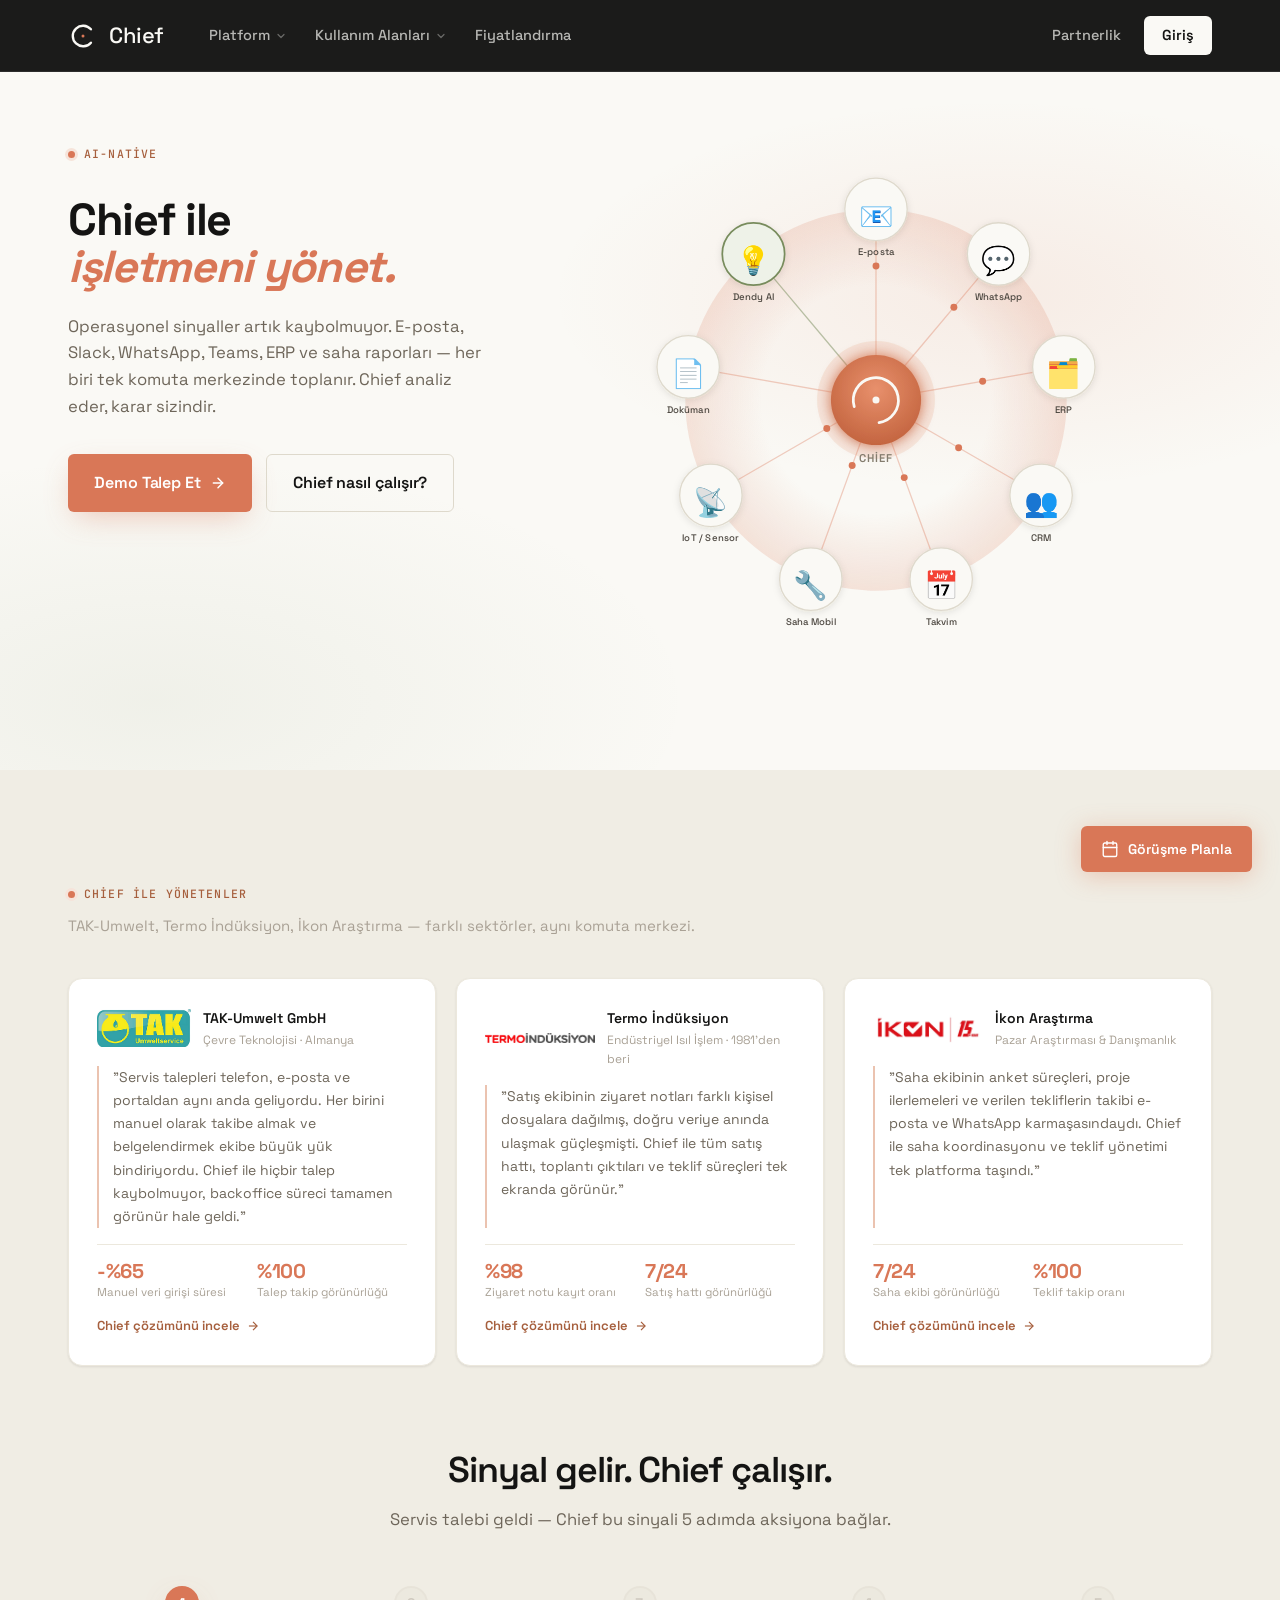
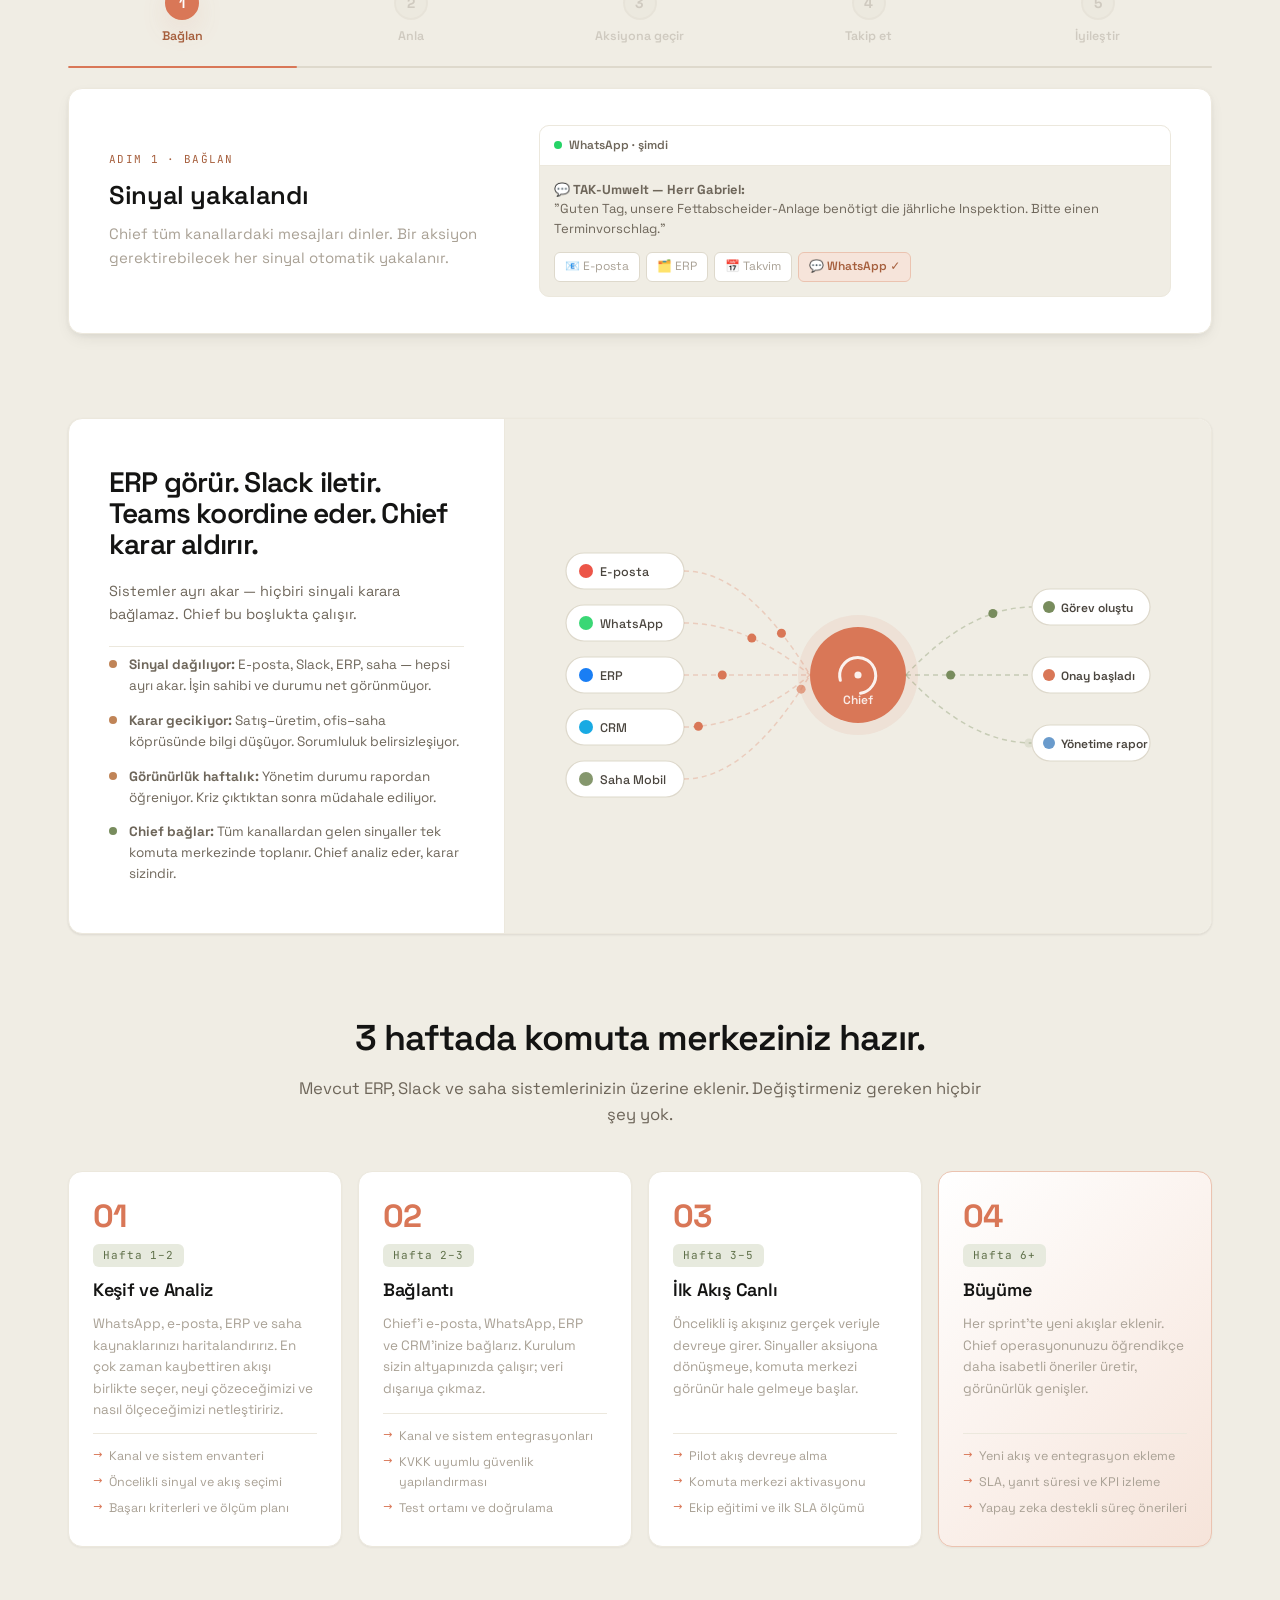
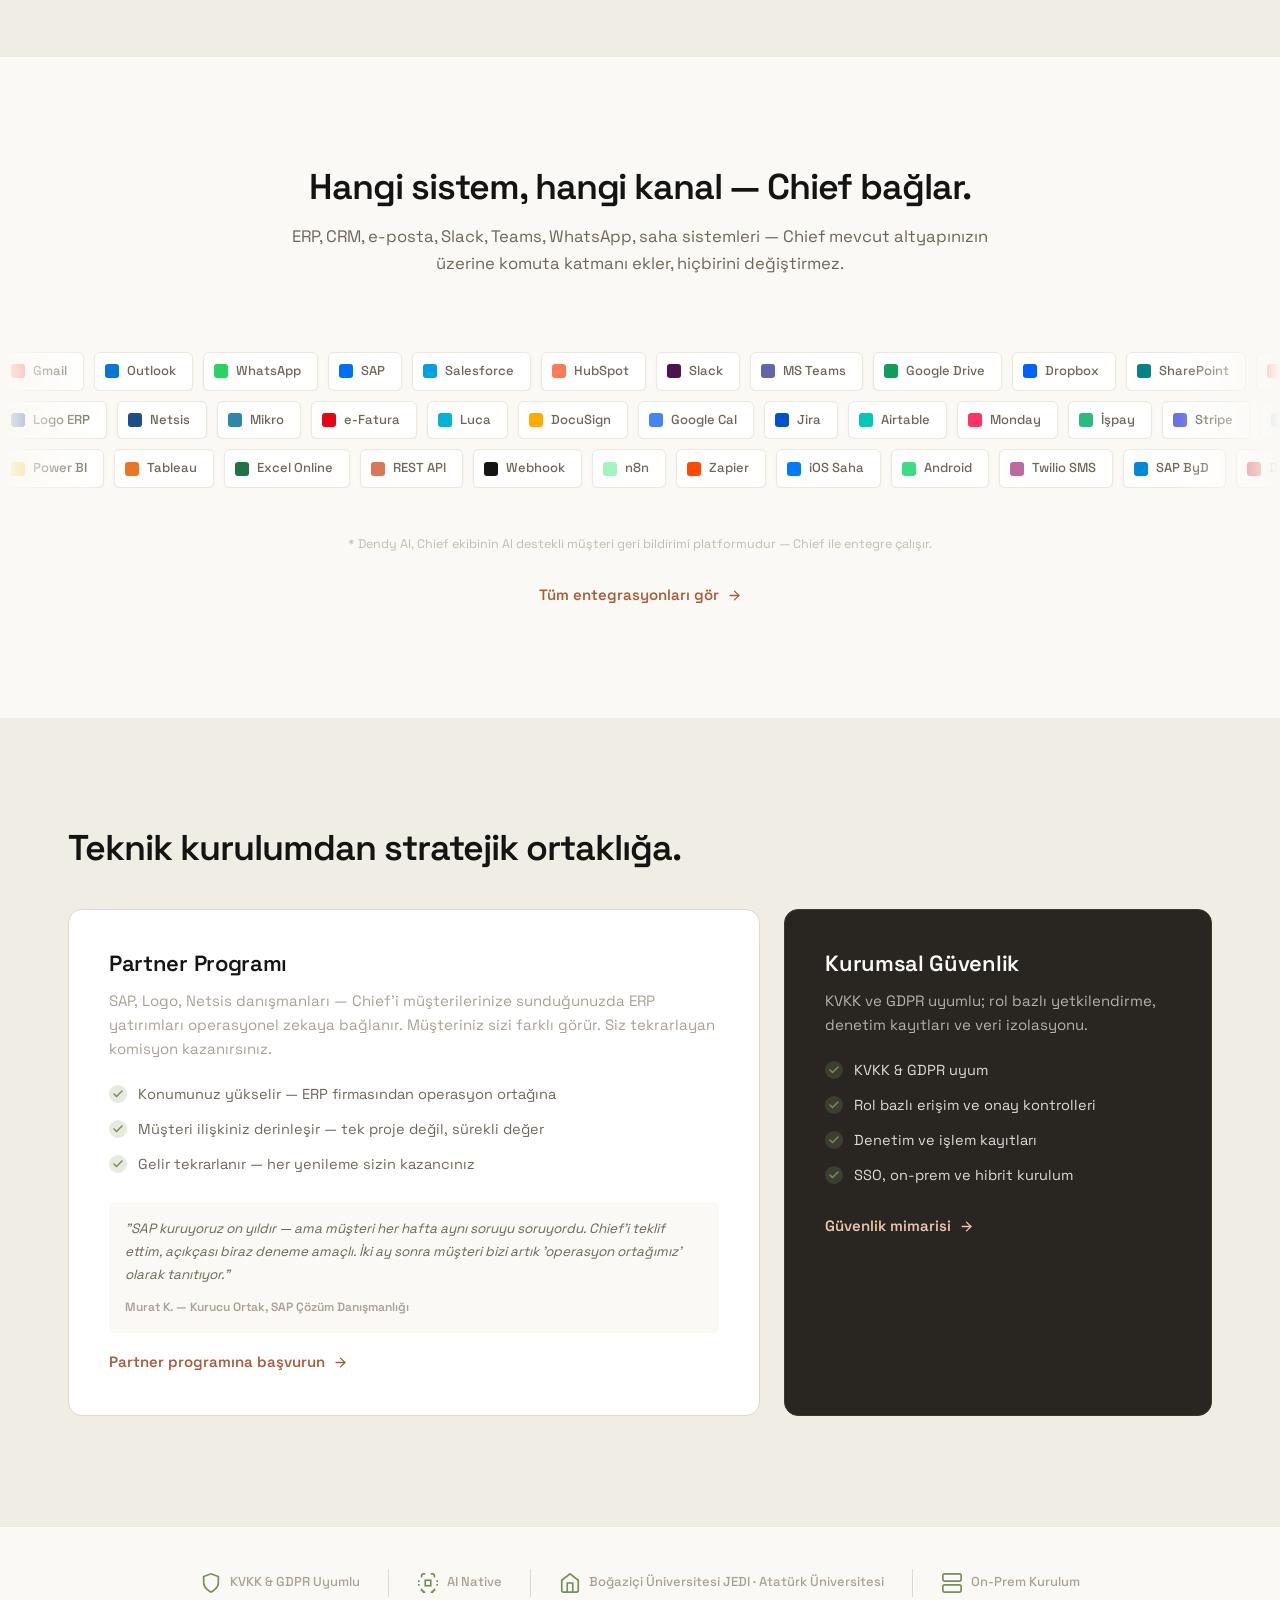
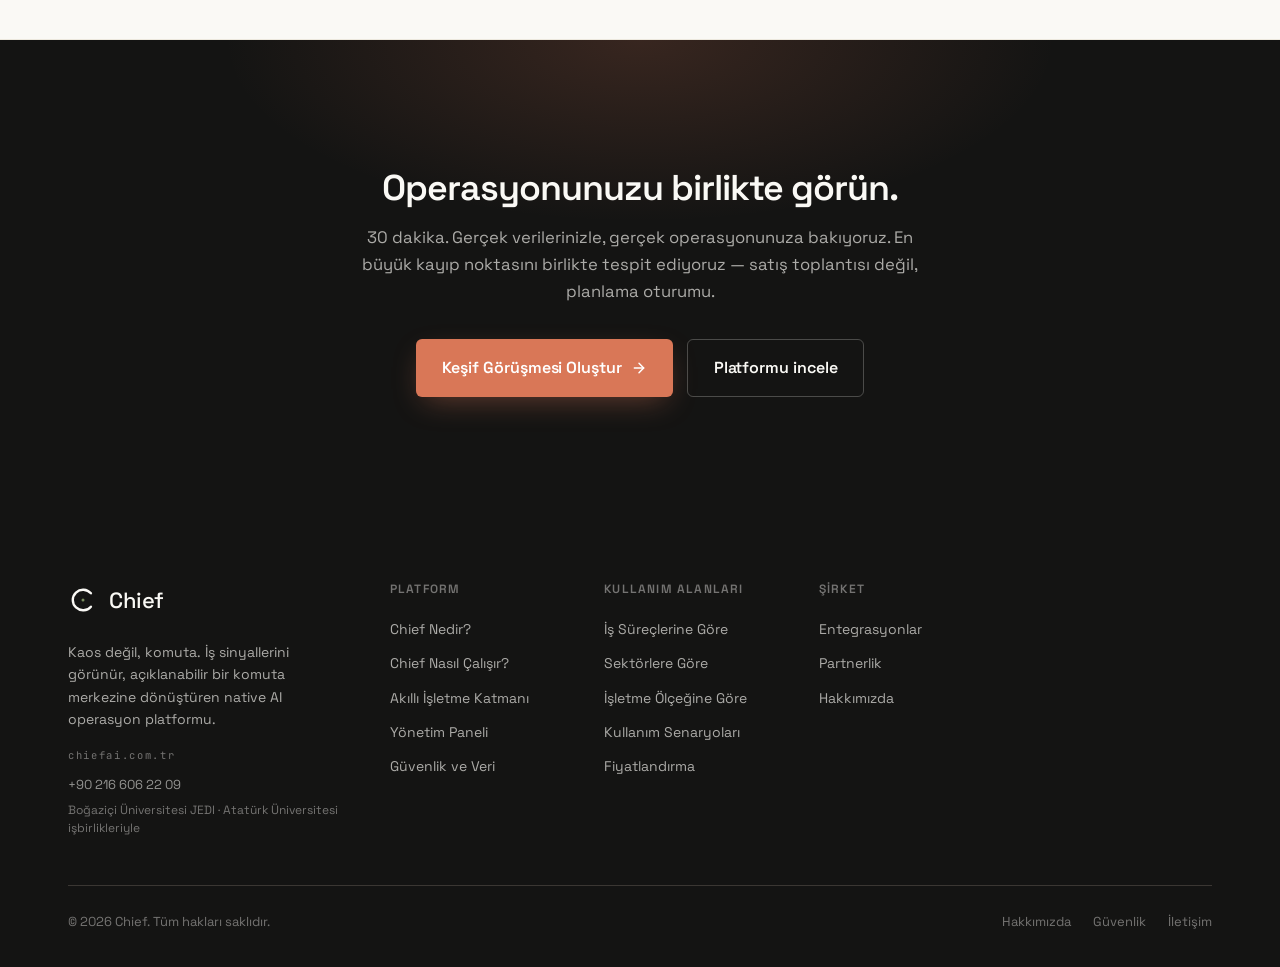
==== commit d8a83d89: "fix: mobil nav — tam genişlik drawer (yukarıdan açılır), nav-cta gizle, toggle sağa al" ====
--- a/index.html
+++ b/index.html
@@ -30,12 +30,12 @@
 
     </nav>
 
-    <button class="mobile-toggle" id="mobileToggle" aria-label="Menüyü aç"></button>
-
     <div class="nav-cta">
       <a href="#/partnerler" class="nav-cta-link">Partnerlik</a>
       <a href="#" class="nav-cta-link nav-cta-btn" id="loginTrigger">Giriş</a>
     </div>
+
+    <button class="mobile-toggle" id="mobileToggle" aria-label="Menüyü aç"></button>
   </div>
   <div id="megaContainer"></div>
   <div class="mobile-drawer" id="mobileDrawer"></div>
--- a/chief.css
+++ b/chief.css
@@ -429,78 +429,78 @@
 /* mobile drawer */
 /* ===== MOBILE DRAWER — LEFT SLIDE ===== */
 .m-backdrop {
-  position: fixed; inset: 0; z-index: 199;
-  background: rgba(20,20,19,.55); backdrop-filter: blur(3px);
-  opacity: 0; pointer-events: none;
-  transition: opacity .3s;
-}
-.m-backdrop.show { opacity: 1; pointer-events: all; }
+  display: none;
+}
 
 .mobile-drawer {
-  position: fixed; top: 0; left: 0; bottom: 0;
-  width: min(82vw, 300px); z-index: 200;
-  background: #1A1916;
+  position: fixed; top: 0; left: 0; right: 0; bottom: 0;
+  width: 100vw; z-index: 200;
+  background: #141413;
   display: flex; flex-direction: column;
-  transform: translateX(-100%);
-  transition: transform .3s cubic-bezier(.2,.7,.3,1);
-  box-shadow: 4px 0 32px rgba(0,0,0,.35);
-}
-.mobile-drawer.show { transform: translateX(0); }
+  transform: translateY(-100%);
+  transition: transform .35s cubic-bezier(.2,.7,.3,1);
+  overflow-y: auto;
+}
+.mobile-drawer.show { transform: translateY(0); }
 
 .m-drawer-head {
   display: flex; align-items: center; justify-content: space-between;
-  padding: 20px 20px 18px;
-  border-bottom: 1px solid rgba(250,249,245,.08);
+  padding: 0 var(--gutter);
+  height: 64px;
+  border-bottom: 1px solid rgba(250,249,245,.07);
   flex-shrink: 0;
 }
 .m-drawer-logo { display: flex; align-items: center; gap: 9px; text-decoration: none; }
 .m-drawer-logo-word { font-family: var(--f-ui); font-weight: 700; font-size: 18px;
   color: var(--ivory); letter-spacing: -.02em; }
-.m-close-btn { background: none; border: none; cursor: pointer; padding: 6px;
-  color: rgba(250,249,245,.4); border-radius: 8px; line-height: 1;
+.m-close-btn { background: none; border: none; cursor: pointer; padding: 8px;
+  color: rgba(250,249,245,.5); border-radius: 8px; line-height: 1;
   transition: color .15s, background .15s; }
 .m-close-btn:hover { color: var(--ivory); background: rgba(250,249,245,.08); }
 
-.m-drawer-nav { flex: 1; overflow-y: auto; padding: 12px 0; }
-
-.m-flat { display: flex; align-items: center; padding: 13px 20px;
-  font-family: var(--f-ui); font-weight: 500; font-size: 15px;
-  color: rgba(250,249,245,.75); text-decoration: none;
-  transition: color .15s, background .15s; }
-.m-flat:hover { color: var(--ivory); background: rgba(250,249,245,.06); }
+.m-drawer-nav { flex: 1; padding: 8px 0 24px; }
+
+.m-flat { display: flex; align-items: center; padding: 15px var(--gutter);
+  font-family: var(--f-ui); font-weight: 500; font-size: 17px;
+  color: rgba(250,249,245,.8); text-decoration: none;
+  border-bottom: 1px solid rgba(250,249,245,.06);
+  transition: color .15s; }
+.m-flat:hover { color: var(--ivory); }
 
 .m-nav-btn { display: flex; justify-content: space-between; align-items: center;
-  width: 100%; padding: 13px 20px; background: none; border: none; cursor: pointer;
-  font-family: var(--f-ui); font-weight: 500; font-size: 15px;
-  color: rgba(250,249,245,.75); text-align: left;
-  transition: color .15s, background .15s; }
-.m-nav-btn:hover { color: var(--ivory); background: rgba(250,249,245,.06); }
-.m-nav-btn .m-chev { font-size: 18px; color: rgba(250,249,245,.3); line-height: 1; }
+  width: 100%; padding: 15px var(--gutter); background: none; border: none; cursor: pointer;
+  font-family: var(--f-ui); font-weight: 500; font-size: 17px;
+  color: rgba(250,249,245,.8); text-align: left;
+  border-bottom: 1px solid rgba(250,249,245,.06);
+  transition: color .15s; }
+.m-nav-btn:hover { color: var(--ivory); }
+.m-nav-btn .m-chev { font-size: 20px; color: rgba(250,249,245,.3); line-height: 1; }
 
 .m-back { display: flex; align-items: center; gap: 8px; width: 100%;
-  padding: 13px 20px 13px 16px; background: none; border: none; cursor: pointer;
-  font-family: var(--f-ui); font-weight: 600; font-size: 14px;
-  color: rgba(250,249,245,.5); border-bottom: 1px solid rgba(250,249,245,.08);
-  margin-bottom: 8px; transition: color .15s; }
+  padding: 14px var(--gutter); background: none; border: none; cursor: pointer;
+  font-family: var(--f-ui); font-weight: 600; font-size: 13px;
+  color: rgba(250,249,245,.45); border-bottom: 1px solid rgba(250,249,245,.07);
+  margin-bottom: 4px; transition: color .15s; }
 .m-back:hover { color: var(--ivory); }
 
-.m-panel-label { display: block; padding: 10px 20px 4px;
-  font-family: var(--f-mono); font-size: 10px; letter-spacing: .08em;
-  text-transform: uppercase; color: rgba(250,249,245,.3); }
-.m-flat-link { display: block; padding: 10px 20px;
-  font-size: 14px; color: rgba(250,249,245,.65); text-decoration: none;
-  transition: color .15s, background .15s; }
-.m-flat-link:hover { color: var(--ivory); background: rgba(250,249,245,.06); }
+.m-panel-label { display: block; padding: 20px var(--gutter) 6px;
+  font-family: var(--f-mono); font-size: 10px; letter-spacing: .1em;
+  text-transform: uppercase; color: rgba(250,249,245,.25); }
+.m-flat-link { display: block; padding: 12px var(--gutter);
+  font-size: 15px; color: rgba(250,249,245,.65); text-decoration: none;
+  border-bottom: 1px solid rgba(250,249,245,.04);
+  transition: color .15s; }
+.m-flat-link:hover { color: var(--ivory); }
 
 .m-panel { animation: mPanelIn .2s cubic-bezier(.2,.7,.3,1) both; }
 .m-panel.going-back { animation: mPanelBack .2s cubic-bezier(.2,.7,.3,1) both; }
-@keyframes mPanelIn { from { opacity:0; transform:translateX(18px); } to { opacity:1; transform:none; } }
-@keyframes mPanelBack { from { opacity:0; transform:translateX(-18px); } to { opacity:1; transform:none; } }
+@keyframes mPanelIn { from { opacity:0; transform:translateX(14px); } to { opacity:1; transform:none; } }
+@keyframes mPanelBack { from { opacity:0; transform:translateX(-14px); } to { opacity:1; transform:none; } }
 
 .m-drawer-foot {
-  padding: 16px 20px 32px;
-  border-top: 1px solid rgba(250,249,245,.08);
-  display: flex; flex-direction: column; gap: 10px; flex-shrink: 0;
+  padding: 20px var(--gutter) 40px;
+  border-top: 1px solid rgba(250,249,245,.07);
+  display: flex; flex-direction: column; gap: 12px; flex-shrink: 0;
 }
 
 /* toggle open → X */
@@ -1031,8 +1031,8 @@
 /* ============================================================ RESPONSIVE */
 @media (max-width: 1080px) {
   .nav-main { display: none; }
-  .mobile-toggle { display: block; }
-  .nav-cta { margin-left: auto; }
+  .nav-cta { display: none; }
+  .mobile-toggle { display: flex; align-items: center; justify-content: center; margin-left: auto; }
   .hero-grid { grid-template-columns: 1fr; gap: 48px; }
   .cc-float.f1 { left: 2%; } .cc-float.f2 { left: -2%; } .cc-float.f3 { left: 8%; }
   .footer-grid { grid-template-columns: 1fr 1fr; gap: 30px; }
@@ -1053,7 +1053,7 @@
   section { padding: 48px 0; }
   .hero { padding: 34px 0 48px; }
   .section-head { margin: 0 0 26px; }
-  .mobile-drawer { width: min(88vw, 300px); }
+  .mobile-drawer { width: 100vw; }
   .cards-grid, .cards-grid.cols-2, .cards-grid.cols-4, .prob-grid, .integ-grid, .sector-grid, .kpi-grid, .pricing-grid { grid-template-columns: 1fr; }
   .flow { grid-template-columns: 1fr; }
   .hero-cta .btn { flex: 1; justify-content: center; }
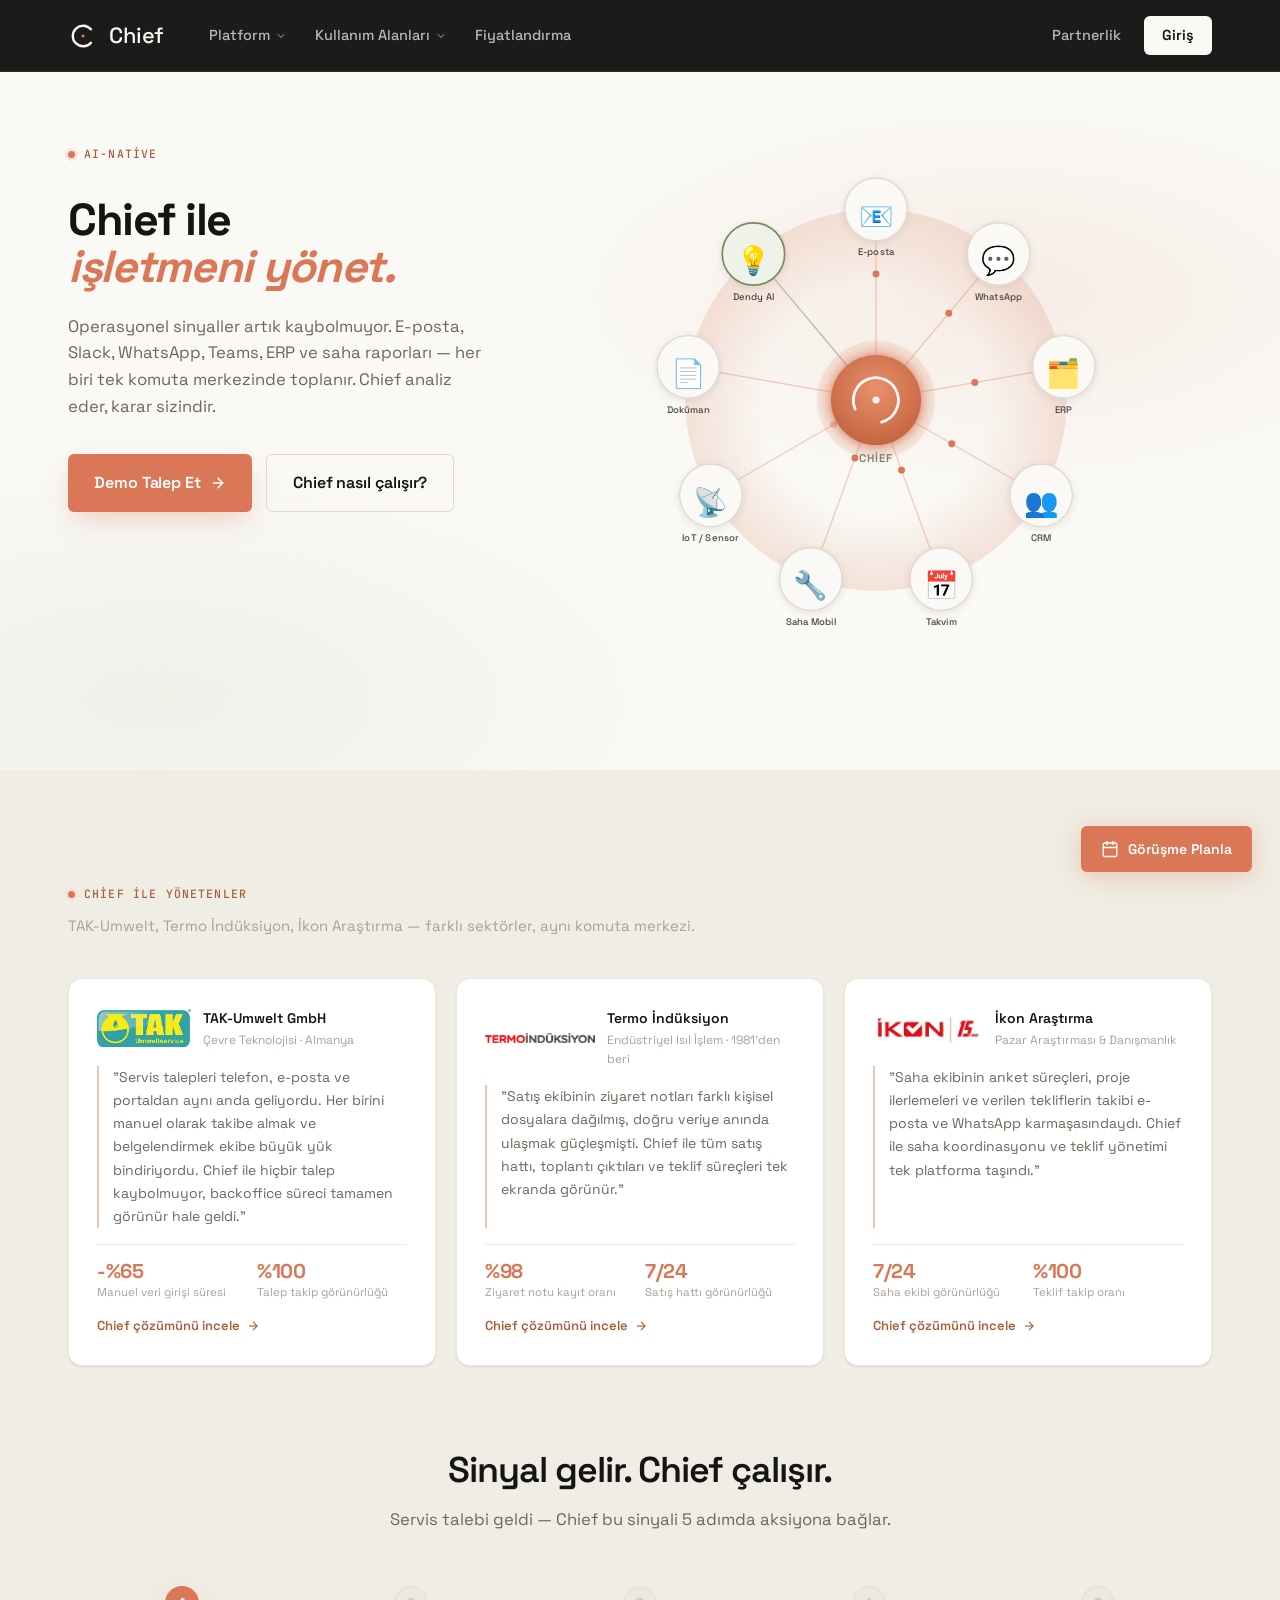
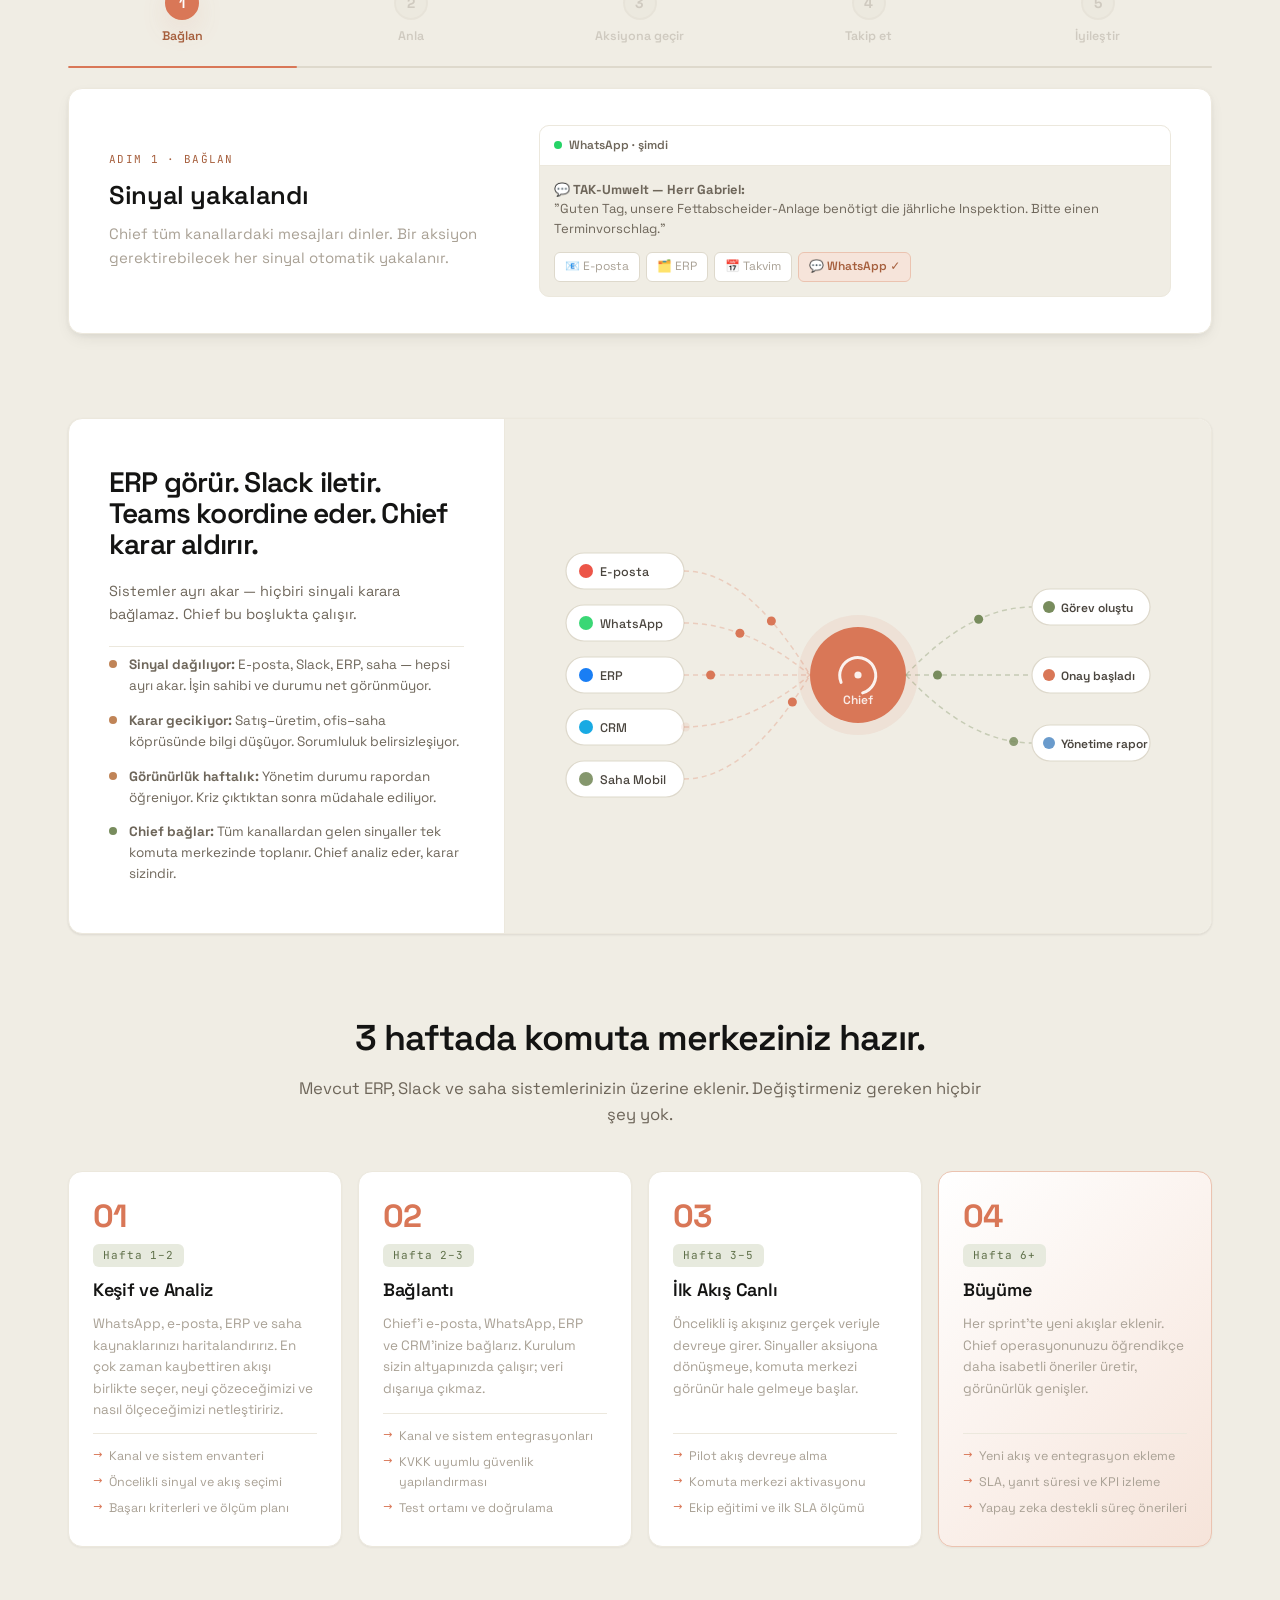
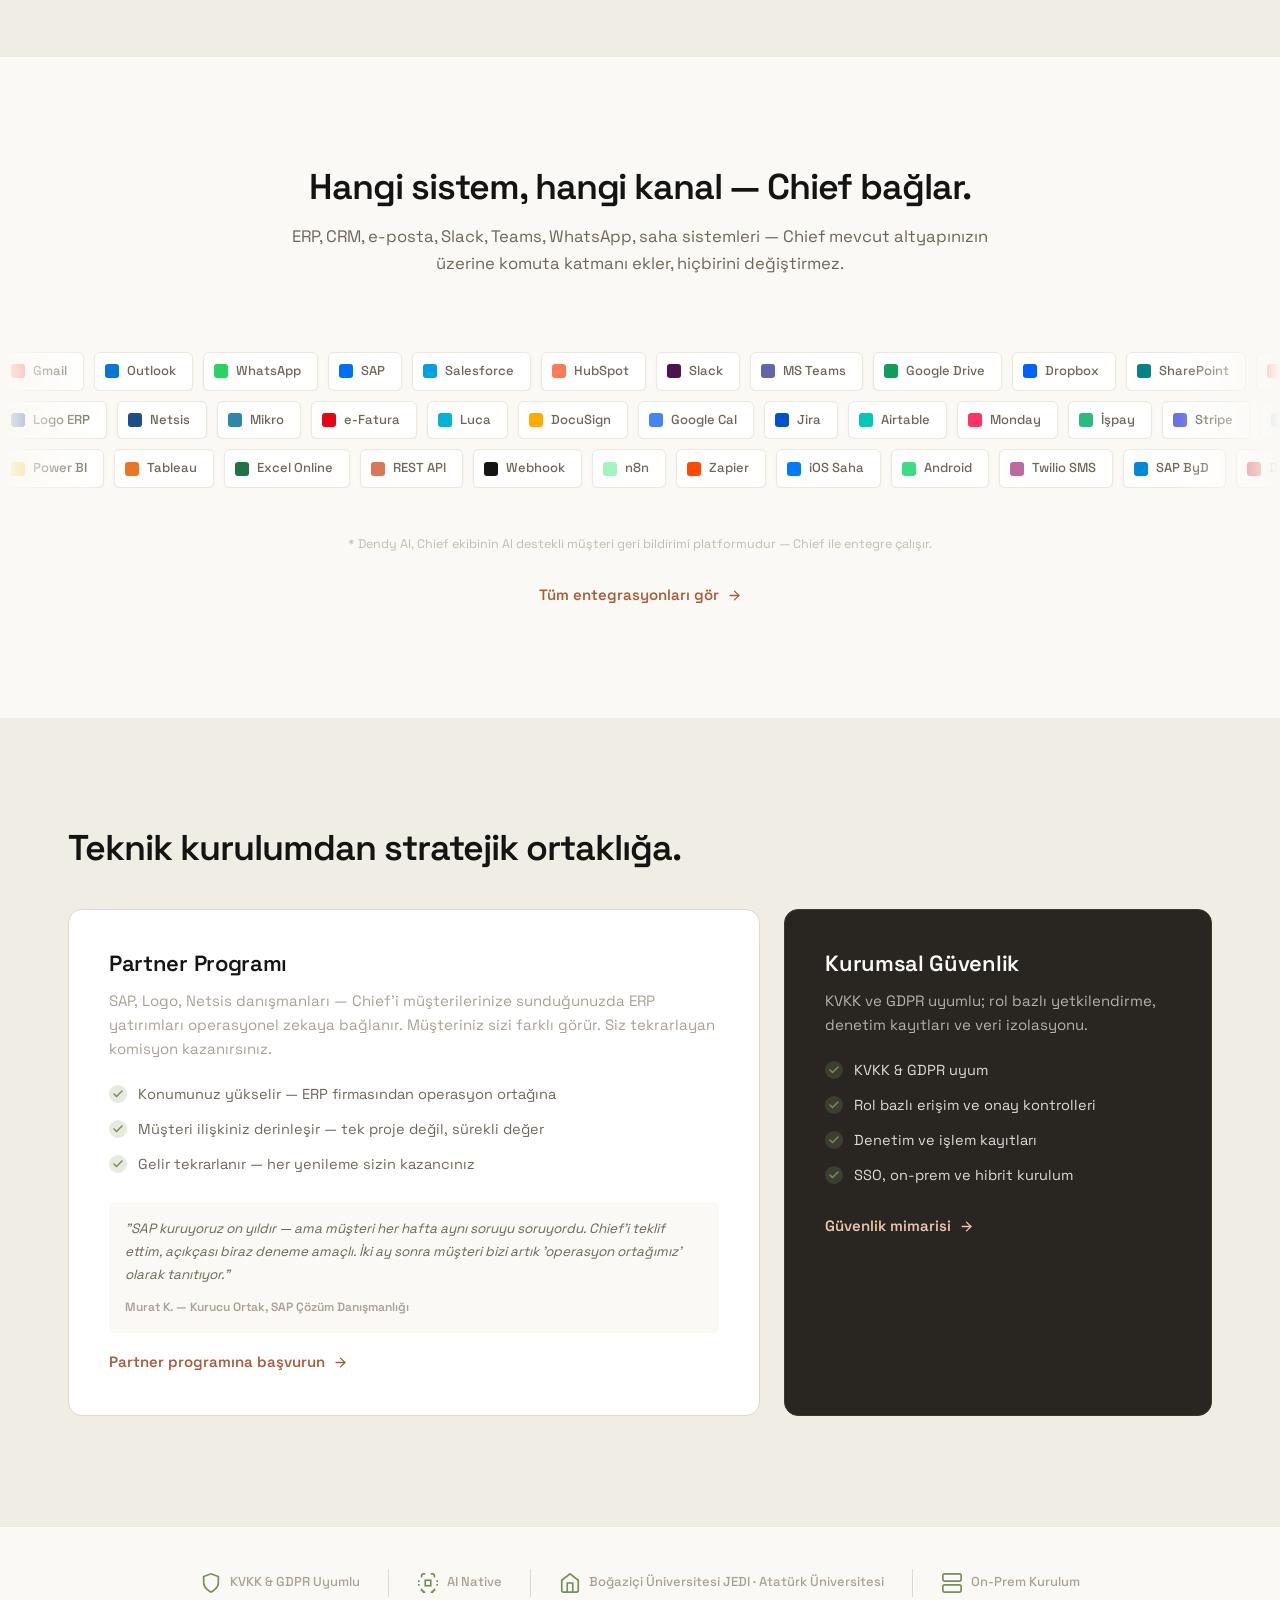
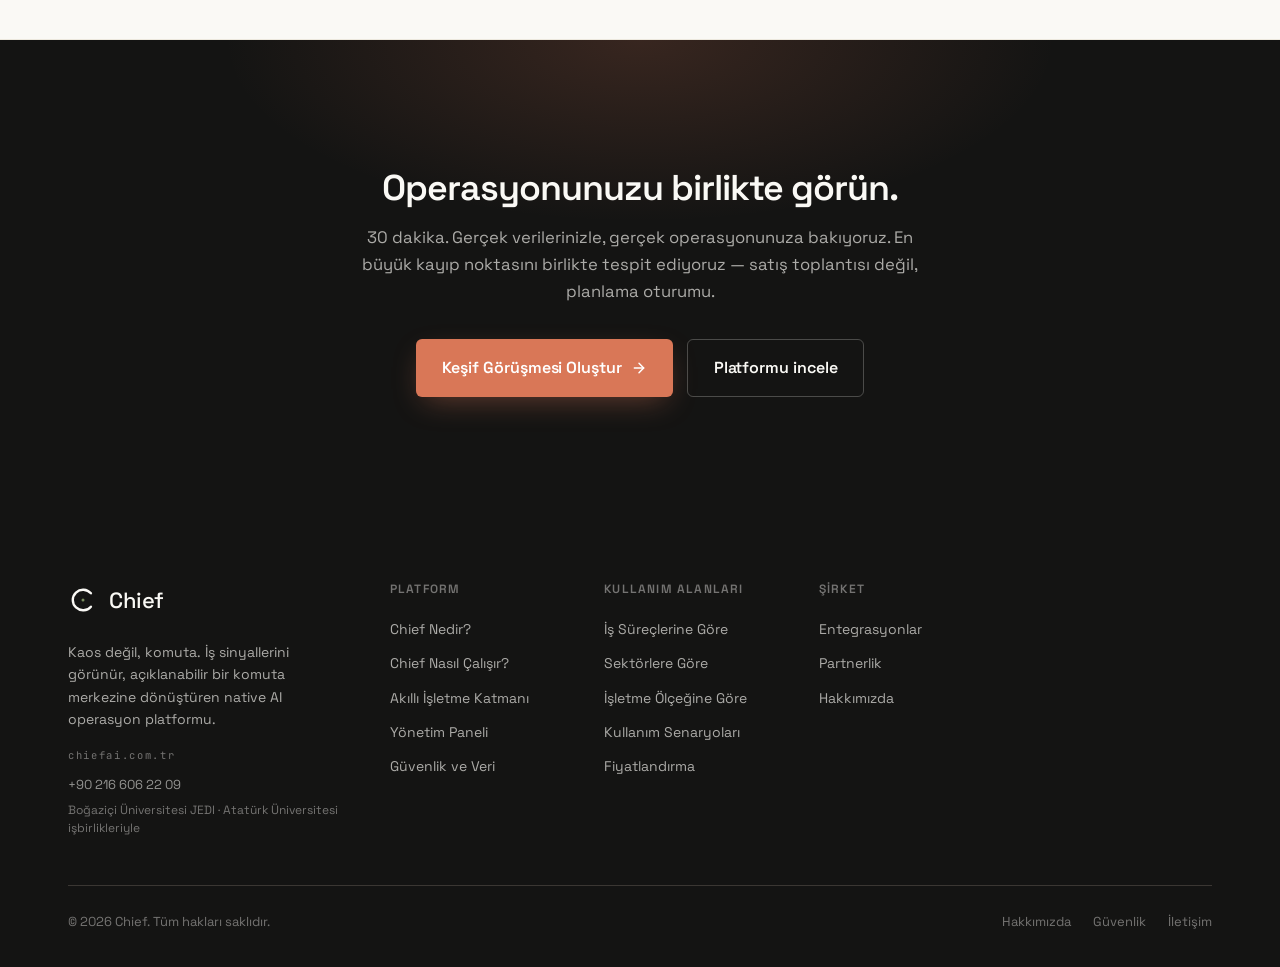
==== commit f7d4910d: "fix: drawer header dışına taşındı — backdrop-filter stacking context sorunu" ====
--- a/index.html
+++ b/index.html
@@ -38,8 +38,8 @@
     <button class="mobile-toggle" id="mobileToggle" aria-label="Menüyü aç"></button>
   </div>
   <div id="megaContainer"></div>
-  <div class="mobile-drawer" id="mobileDrawer"></div>
 </header>
+<div class="mobile-drawer" id="mobileDrawer"></div>
 
 <main id="app" data-screen-label="Ana Sayfa">
 
--- a/chief.css
+++ b/chief.css
@@ -426,19 +426,15 @@
 @media (max-width: 900px) { .blog-grid { grid-template-columns: 1fr 1fr; } }
 @media (max-width: 600px) { .blog-grid { grid-template-columns: 1fr; } }
 
-/* mobile drawer */
-/* ===== MOBILE DRAWER — LEFT SLIDE ===== */
-.m-backdrop {
-  display: none;
-}
+/* ===== MOBILE DRAWER — FULL SCREEN OVERLAY ===== */
+.m-backdrop { display: none; }
 
 .mobile-drawer {
-  position: fixed; top: 0; left: 0; right: 0; bottom: 0;
-  width: 100vw; z-index: 200;
-  background: #141413;
+  position: fixed; inset: 0; z-index: 200;
+  background: var(--ivory);
   display: flex; flex-direction: column;
   transform: translateY(-100%);
-  transition: transform .35s cubic-bezier(.2,.7,.3,1);
+  transition: transform .35s cubic-bezier(.22,.68,.36,1);
   overflow-y: auto;
 }
 .mobile-drawer.show { transform: translateY(0); }
@@ -447,61 +443,33 @@
   display: flex; align-items: center; justify-content: space-between;
   padding: 0 var(--gutter);
   height: 64px;
-  border-bottom: 1px solid rgba(250,249,245,.07);
+  border-bottom: 1px solid var(--border);
   flex-shrink: 0;
 }
 .m-drawer-logo { display: flex; align-items: center; gap: 9px; text-decoration: none; }
 .m-drawer-logo-word { font-family: var(--f-ui); font-weight: 700; font-size: 18px;
-  color: var(--ivory); letter-spacing: -.02em; }
+  color: var(--ink); letter-spacing: -.02em; }
 .m-close-btn { background: none; border: none; cursor: pointer; padding: 8px;
-  color: rgba(250,249,245,.5); border-radius: 8px; line-height: 1;
-  transition: color .15s, background .15s; }
-.m-close-btn:hover { color: var(--ivory); background: rgba(250,249,245,.08); }
-
-.m-drawer-nav { flex: 1; padding: 8px 0 24px; }
-
-.m-flat { display: flex; align-items: center; padding: 15px var(--gutter);
-  font-family: var(--f-ui); font-weight: 500; font-size: 17px;
-  color: rgba(250,249,245,.8); text-decoration: none;
-  border-bottom: 1px solid rgba(250,249,245,.06);
+  color: rgba(20,20,19,.4); border-radius: 8px; line-height: 1;
   transition: color .15s; }
-.m-flat:hover { color: var(--ivory); }
-
-.m-nav-btn { display: flex; justify-content: space-between; align-items: center;
-  width: 100%; padding: 15px var(--gutter); background: none; border: none; cursor: pointer;
-  font-family: var(--f-ui); font-weight: 500; font-size: 17px;
-  color: rgba(250,249,245,.8); text-align: left;
-  border-bottom: 1px solid rgba(250,249,245,.06);
+.m-close-btn:hover { color: var(--ink); }
+
+.m-drawer-nav { flex: 1; padding: 0; }
+
+.m-flat { display: flex; align-items: center;
+  padding: 22px var(--gutter);
+  font-family: var(--f-ui); font-weight: 600; font-size: 22px;
+  color: var(--ink); text-decoration: none;
+  border-bottom: 1px solid var(--border);
   transition: color .15s; }
-.m-nav-btn:hover { color: var(--ivory); }
-.m-nav-btn .m-chev { font-size: 20px; color: rgba(250,249,245,.3); line-height: 1; }
-
-.m-back { display: flex; align-items: center; gap: 8px; width: 100%;
-  padding: 14px var(--gutter); background: none; border: none; cursor: pointer;
-  font-family: var(--f-ui); font-weight: 600; font-size: 13px;
-  color: rgba(250,249,245,.45); border-bottom: 1px solid rgba(250,249,245,.07);
-  margin-bottom: 4px; transition: color .15s; }
-.m-back:hover { color: var(--ivory); }
-
-.m-panel-label { display: block; padding: 20px var(--gutter) 6px;
-  font-family: var(--f-mono); font-size: 10px; letter-spacing: .1em;
-  text-transform: uppercase; color: rgba(250,249,245,.25); }
-.m-flat-link { display: block; padding: 12px var(--gutter);
-  font-size: 15px; color: rgba(250,249,245,.65); text-decoration: none;
-  border-bottom: 1px solid rgba(250,249,245,.04);
-  transition: color .15s; }
-.m-flat-link:hover { color: var(--ivory); }
-
-.m-panel { animation: mPanelIn .2s cubic-bezier(.2,.7,.3,1) both; }
-.m-panel.going-back { animation: mPanelBack .2s cubic-bezier(.2,.7,.3,1) both; }
-@keyframes mPanelIn { from { opacity:0; transform:translateX(14px); } to { opacity:1; transform:none; } }
-@keyframes mPanelBack { from { opacity:0; transform:translateX(-14px); } to { opacity:1; transform:none; } }
+.m-flat:hover { color: var(--clay); }
 
 .m-drawer-foot {
-  padding: 20px var(--gutter) 40px;
-  border-top: 1px solid rgba(250,249,245,.07);
+  padding: 24px var(--gutter) env(safe-area-inset-bottom, 32px);
+  border-top: 1px solid var(--border);
   display: flex; flex-direction: column; gap: 12px; flex-shrink: 0;
 }
+.m-drawer-foot .btn { font-size: 15px; }
 
 /* toggle open → X */
 .mobile-toggle { position: relative; }
@@ -1053,7 +1021,7 @@
   section { padding: 48px 0; }
   .hero { padding: 34px 0 48px; }
   .section-head { margin: 0 0 26px; }
-  .mobile-drawer { width: 100vw; }
+  .mobile-drawer { width: min(88vw, 320px); }
   .cards-grid, .cards-grid.cols-2, .cards-grid.cols-4, .prob-grid, .integ-grid, .sector-grid, .kpi-grid, .pricing-grid { grid-template-columns: 1fr; }
   .flow { grid-template-columns: 1fr; }
   .hero-cta .btn { flex: 1; justify-content: center; }
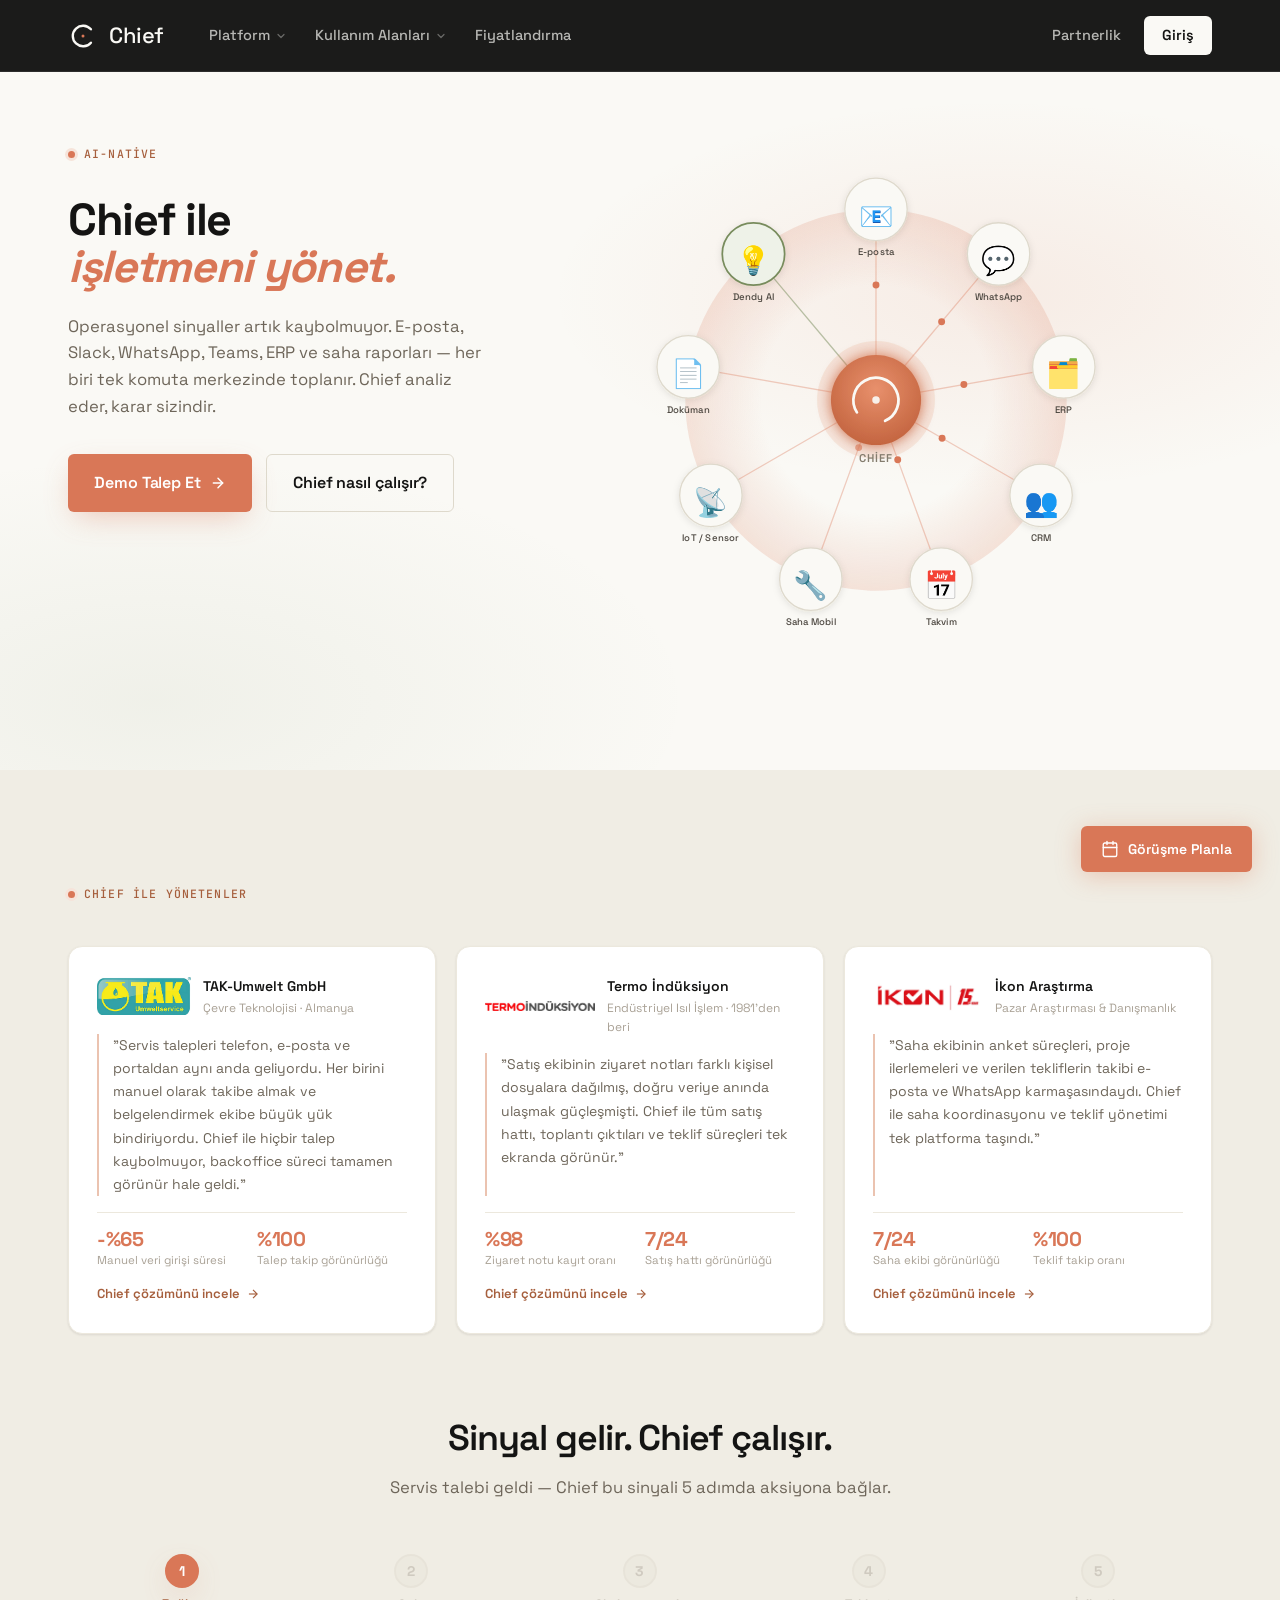
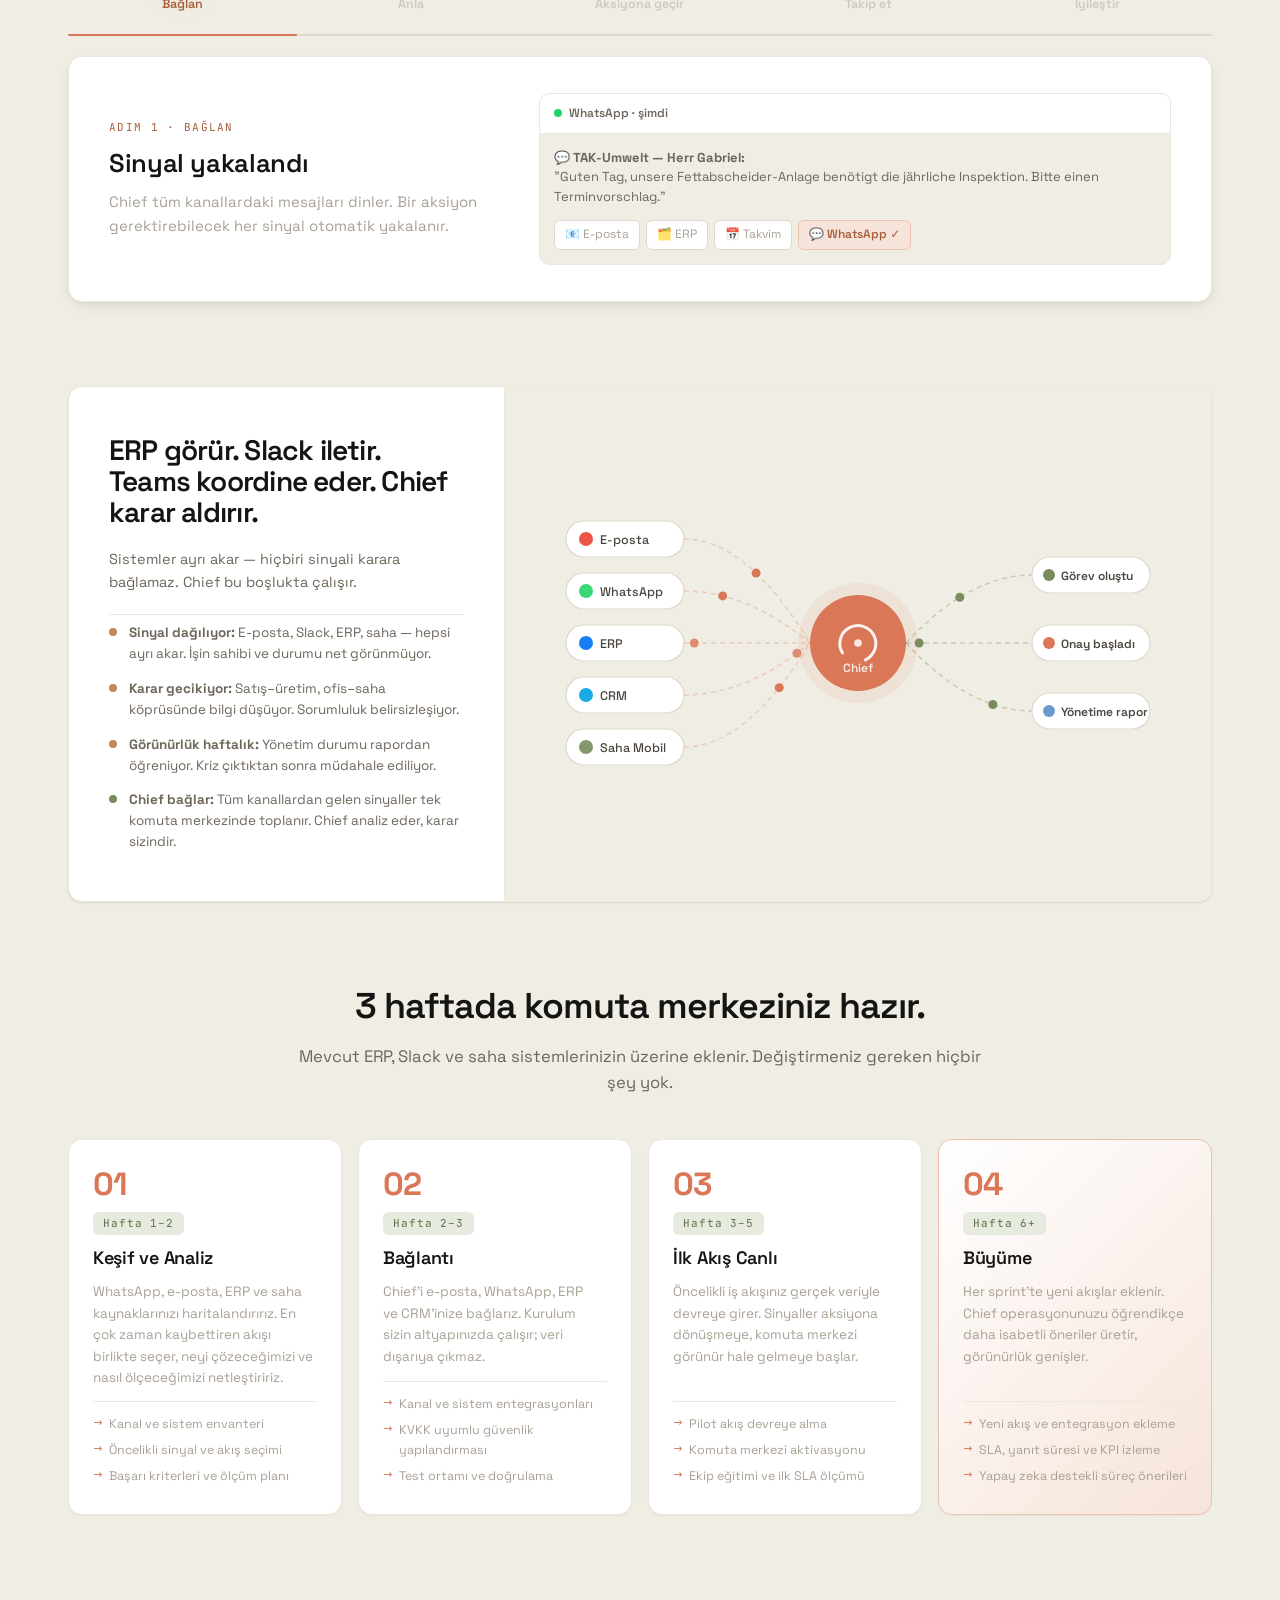
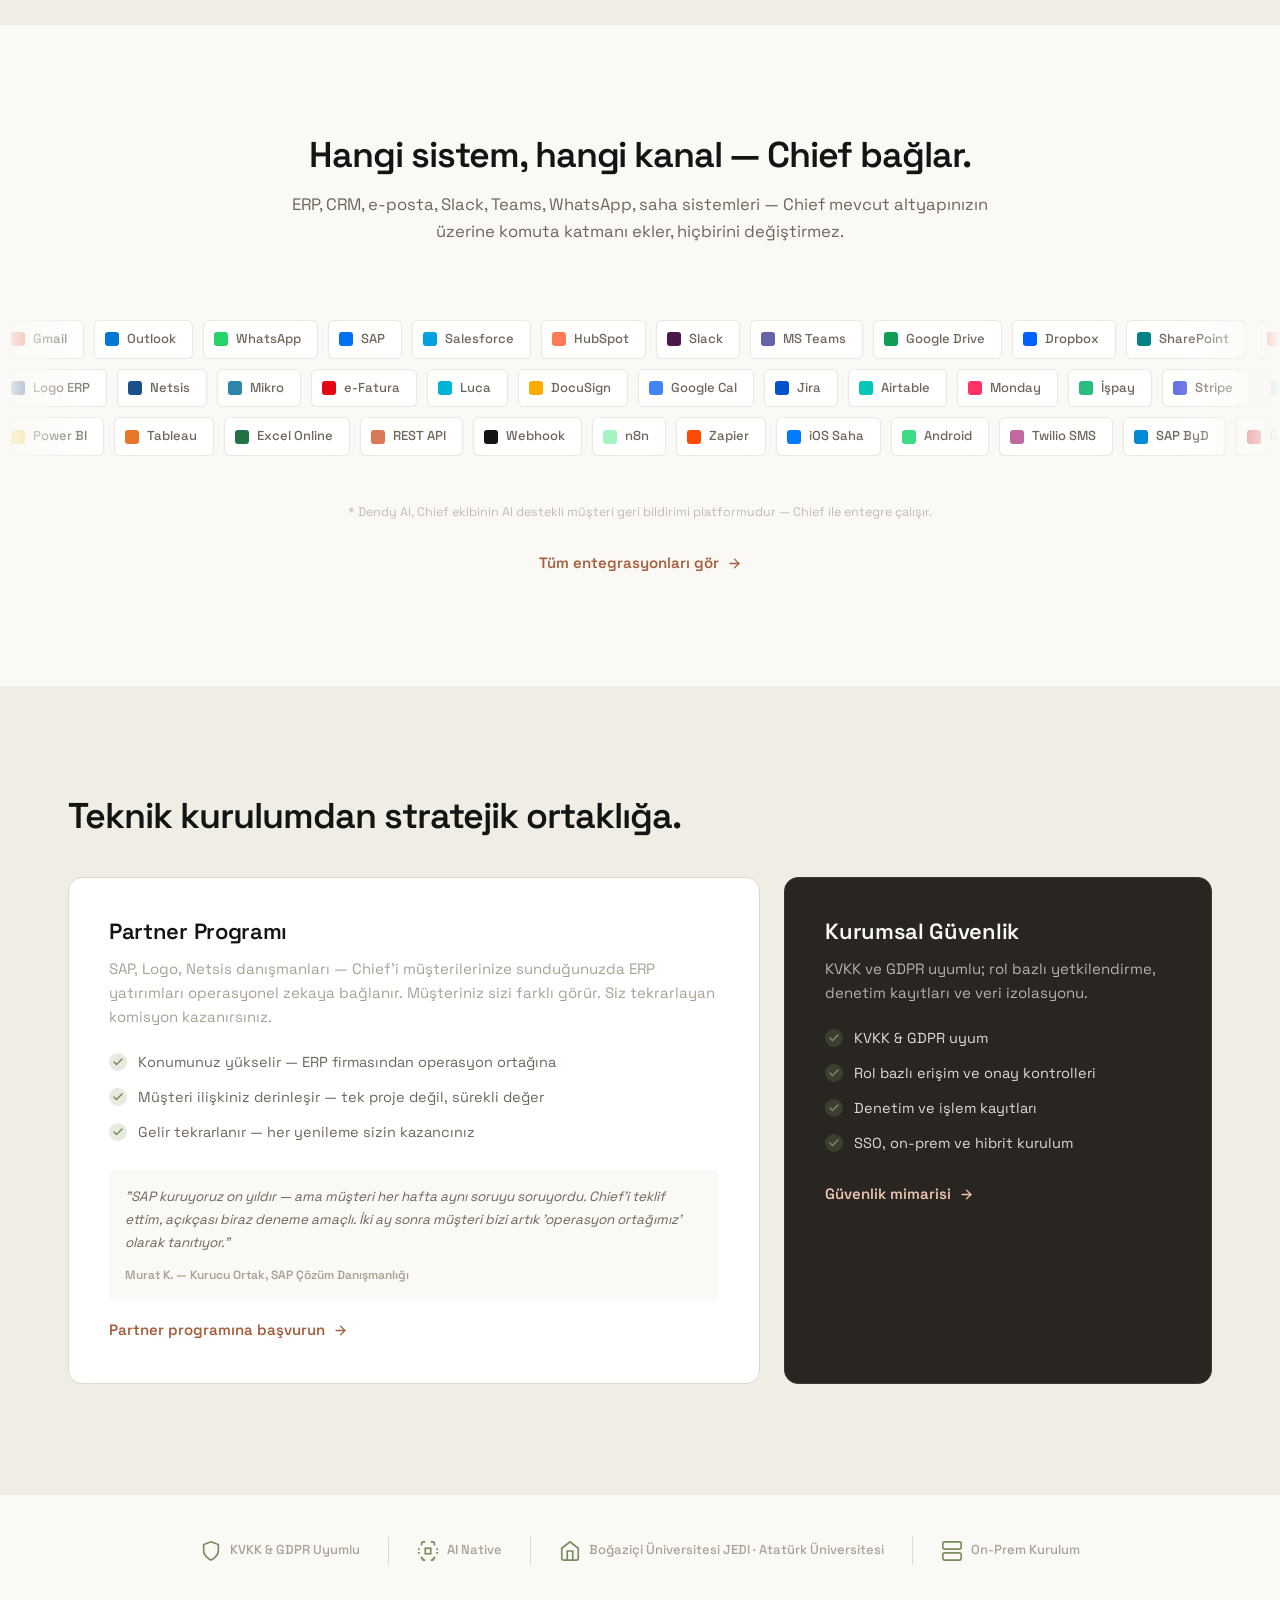
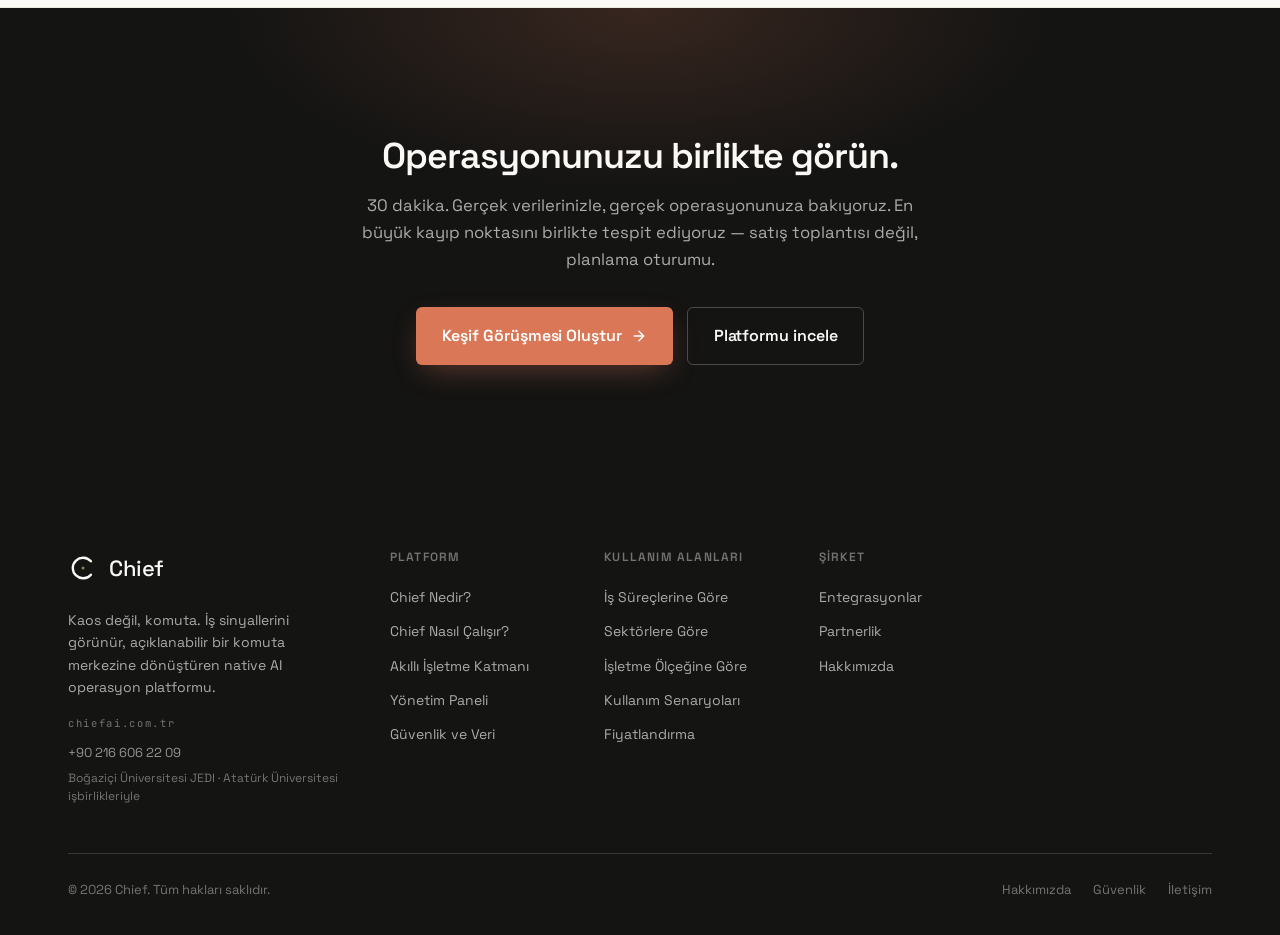
==== commit 52c1f4fa: "fix: sp-sub yazısı kaldırıldı" ====
--- a/index.html
+++ b/index.html
@@ -231,7 +231,6 @@
   <div class="container">
     <div class="sp-header reveal">
       <span class="eyebrow">Chief ile Yönetenler</span>
-      <p class="sp-sub">TAK-Umwelt, Termo İndüksiyon, İkon Araştırma — farklı sektörler, aynı komuta merkezi.</p>
     </div>
     <div class="sp-grid">
 
--- a/chief.css
+++ b/chief.css
@@ -430,7 +430,9 @@
 .m-backdrop { display: none; }
 
 .mobile-drawer {
-  position: fixed; inset: 0; z-index: 200;
+  position: fixed; top: 0; left: 0; right: 0; bottom: 0;
+  width: 100%; height: 100%;
+  z-index: 210;
   background: var(--ivory);
   display: flex; flex-direction: column;
   transform: translateY(-100%);
@@ -471,11 +473,35 @@
 }
 .m-drawer-foot .btn { font-size: 15px; }
 
-/* toggle open → X */
+/* accordion */
+.m-acc-item { display: block; }
+.m-acc-trigger { display: flex; justify-content: space-between; align-items: center;
+  width: 100%; background: none; border: none; cursor: pointer; text-align: left;
+  padding: 22px var(--gutter);
+  font-family: var(--f-ui); font-weight: 600; font-size: 22px;
+  color: var(--ink); border-bottom: 1px solid var(--border);
+  transition: color .15s; }
+.m-acc-trigger:hover { color: var(--clay); }
+.m-acc-chev { font-size: 20px; color: rgba(20,20,19,.35); line-height: 1;
+  transition: transform .22s; display: inline-block; }
+.m-acc-trigger.open .m-acc-chev { transform: rotate(90deg); }
+.m-acc-body { max-height: 0; overflow: hidden;
+  transition: max-height .3s ease; background: rgba(20,20,19,.02); }
+.m-acc-body.open { max-height: 900px; }
+.m-sub-label { display: block; padding: 12px var(--gutter) 4px;
+  font-family: var(--f-mono); font-size: 10px; font-weight: 600;
+  letter-spacing: .09em; text-transform: uppercase; color: rgba(20,20,19,.35); }
+.m-sub-link { display: flex; align-items: center; padding: 11px var(--gutter) 11px calc(var(--gutter) + 8px);
+  font-family: var(--f-ui); font-size: 15px; color: rgba(20,20,19,.65);
+  text-decoration: none; border-bottom: 1px solid rgba(20,20,19,.05);
+  transition: color .15s; }
+.m-sub-link:hover { color: var(--clay); }
+.m-sub-link:last-child { border-bottom: none; }
+
+/* toggle — drawer açıkken gizle */
 .mobile-toggle { position: relative; }
 .mobile-toggle .icon-close { display: none; }
-.mobile-toggle.is-open .icon-ham { display: none; }
-.mobile-toggle.is-open .icon-close { display: block; }
+.mobile-toggle.is-open { opacity: 0; pointer-events: none; }
 
 /* ===== HAKKIMIZDA ===== */
 .hk-para { font-size: 17px; line-height: 1.85; color: var(--t-body); margin: 0 0 24px; }
@@ -1021,7 +1047,7 @@
   section { padding: 48px 0; }
   .hero { padding: 34px 0 48px; }
   .section-head { margin: 0 0 26px; }
-  .mobile-drawer { width: min(88vw, 320px); }
+  .mobile-drawer { width: 100%; }
   .cards-grid, .cards-grid.cols-2, .cards-grid.cols-4, .prob-grid, .integ-grid, .sector-grid, .kpi-grid, .pricing-grid { grid-template-columns: 1fr; }
   .flow { grid-template-columns: 1fr; }
   .hero-cta .btn { flex: 1; justify-content: center; }
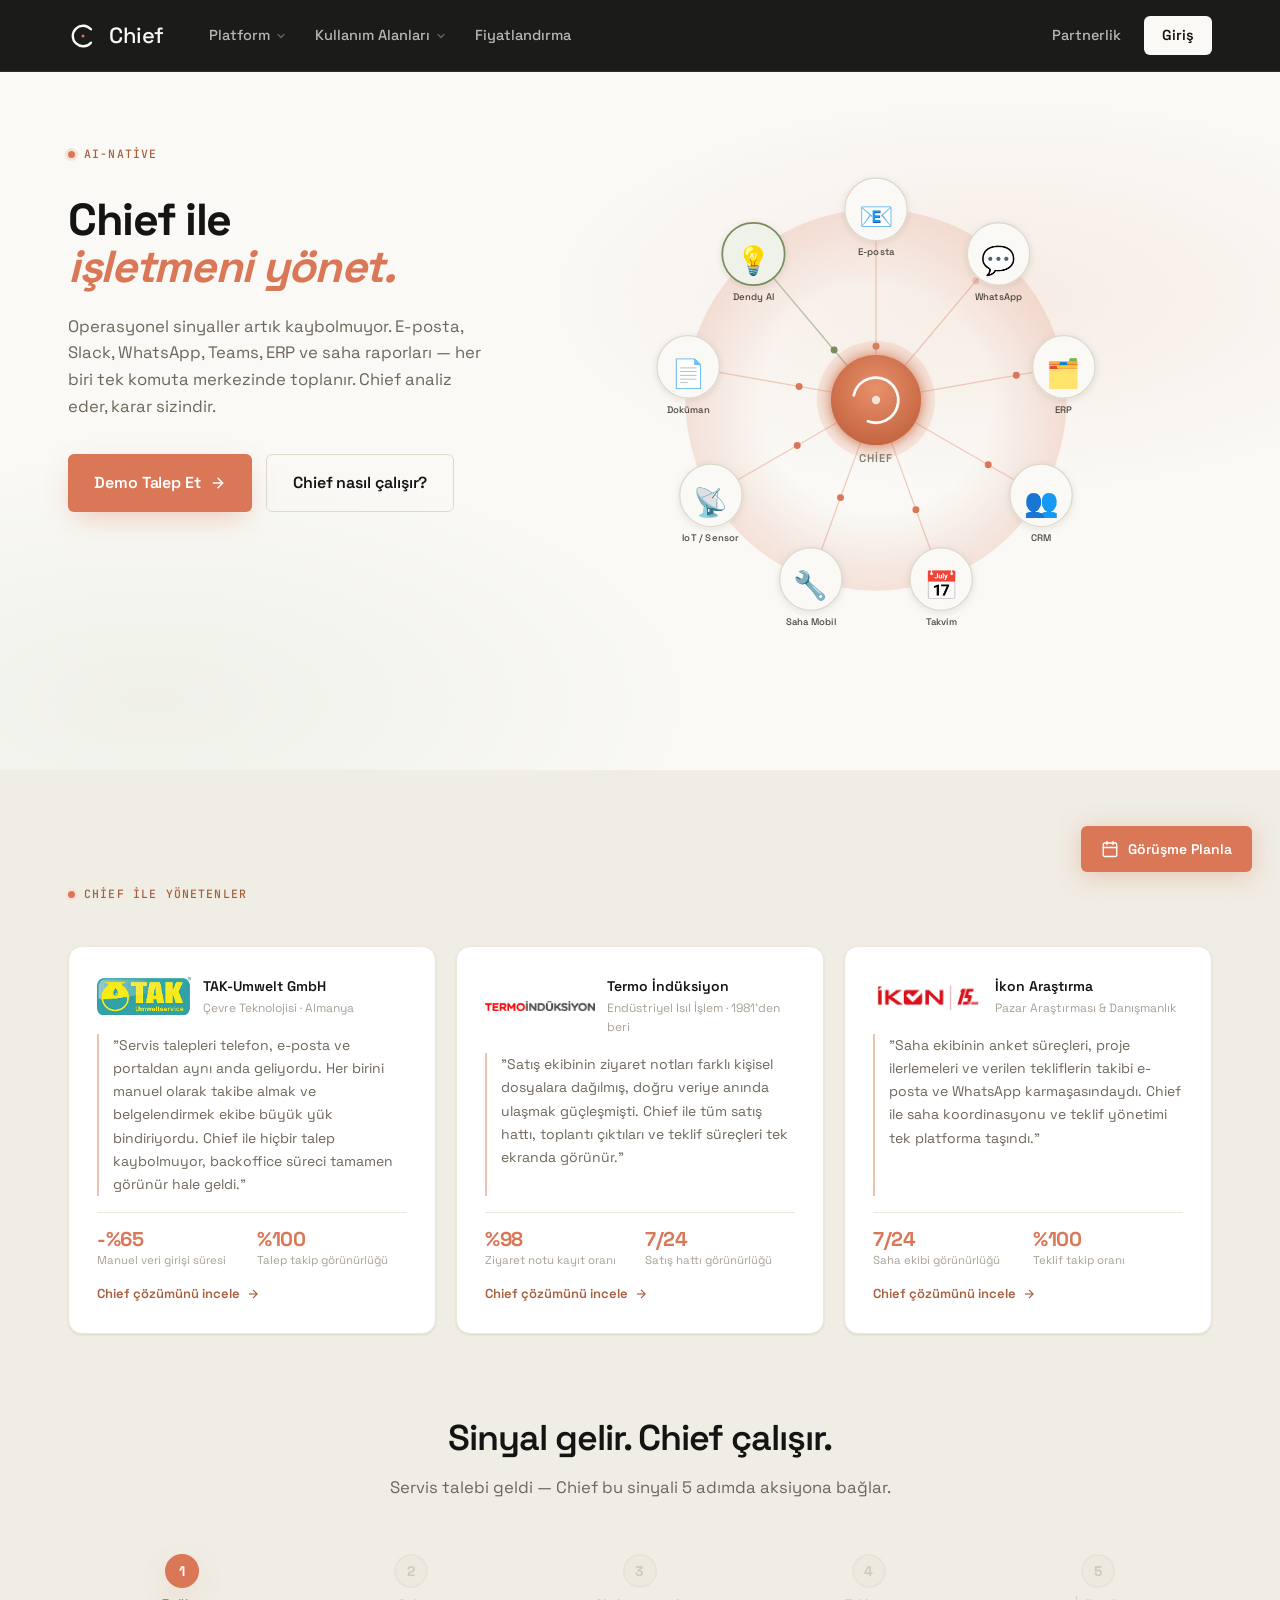
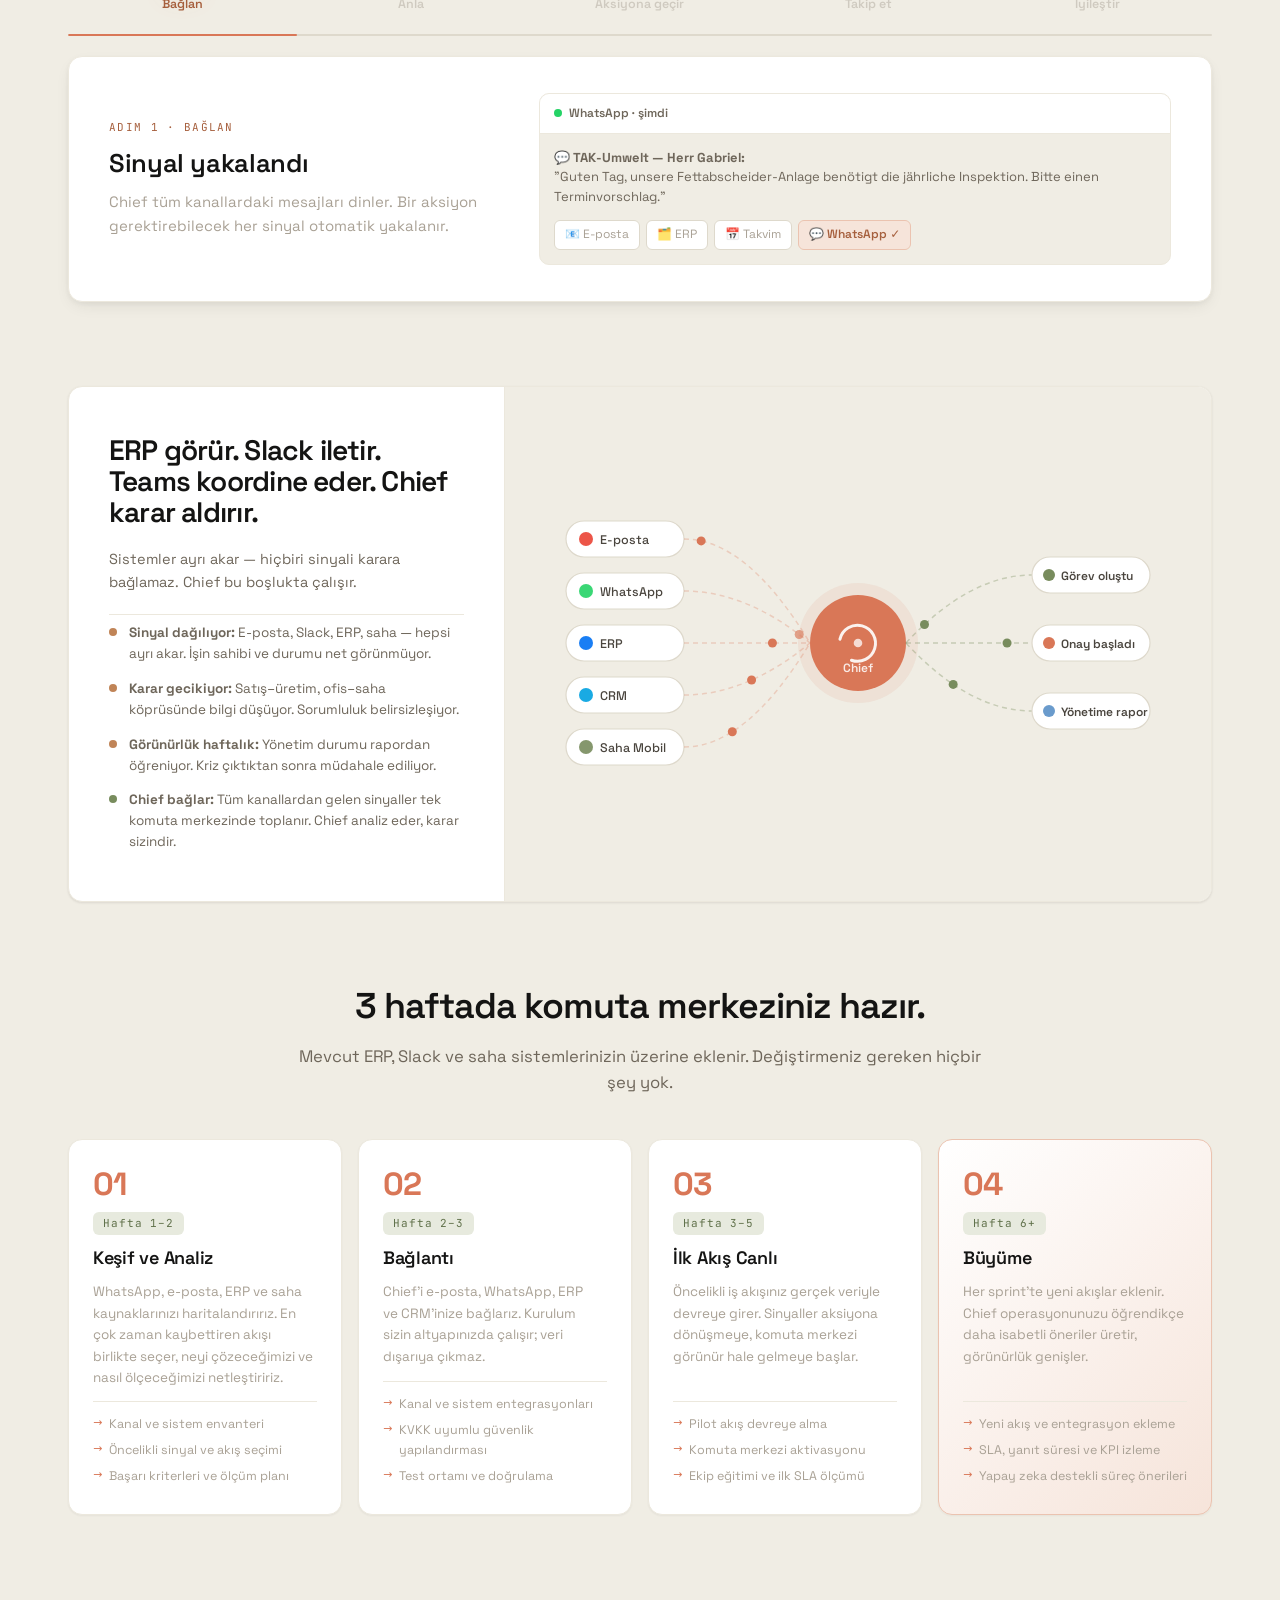
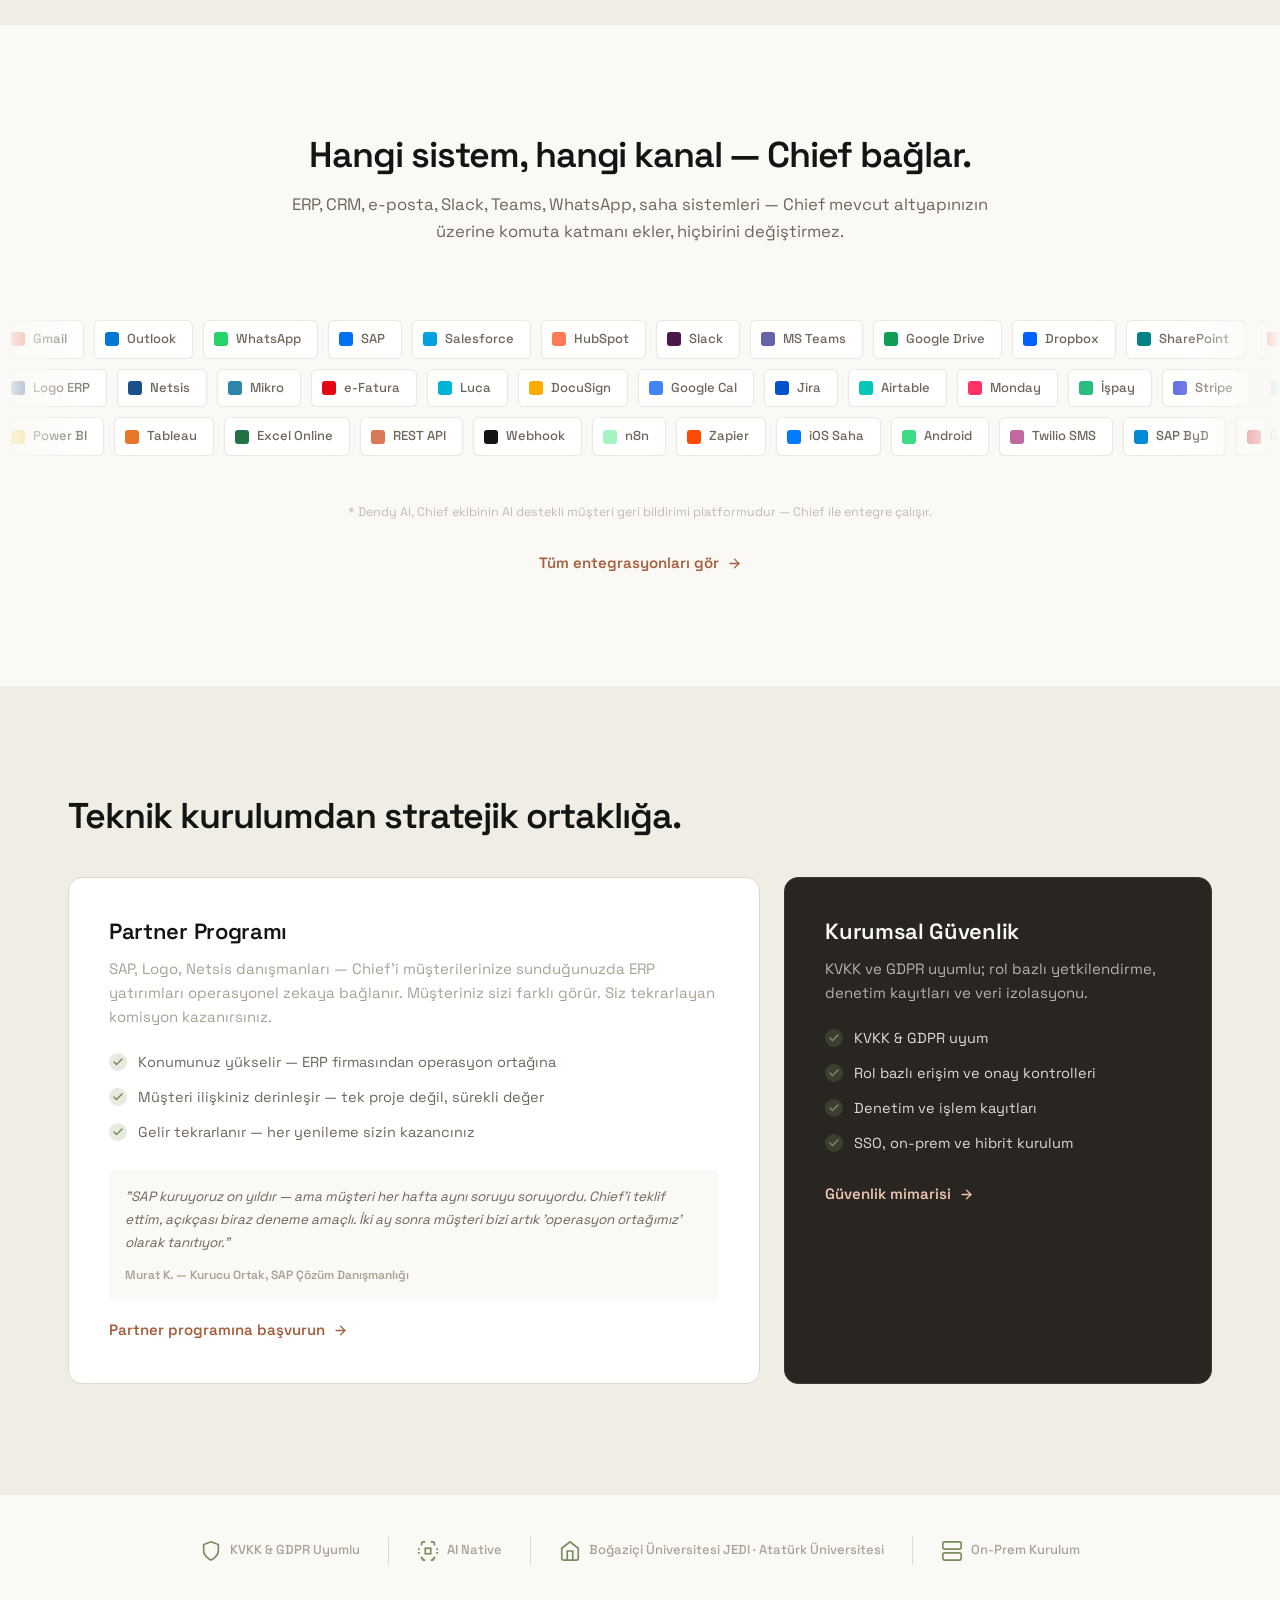
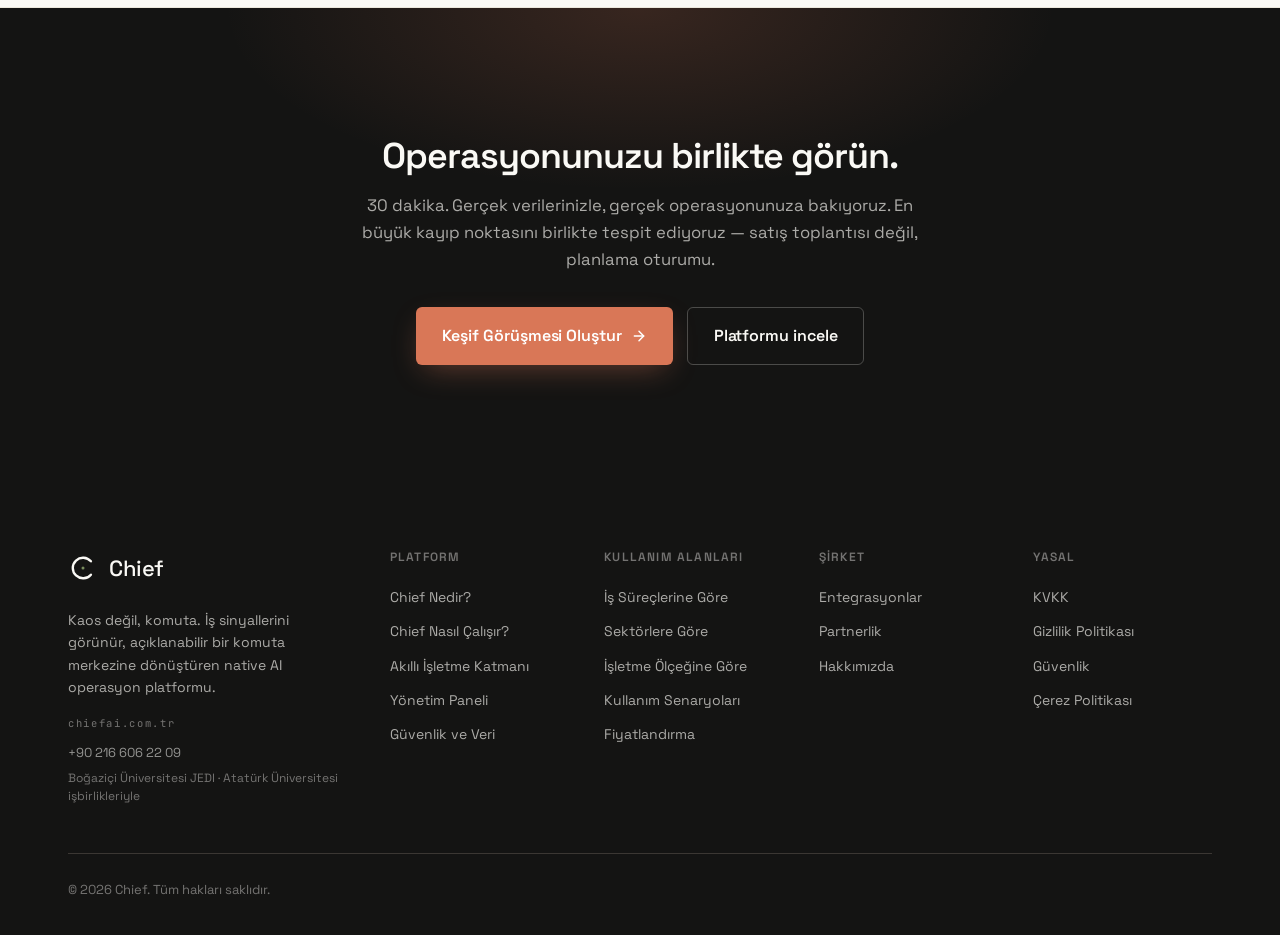
==== commit 1adc115b: "feat: Yasal sayfalar — KVKK, Gizlilik, Güvenlik, Çerez; footer-bottom temizlendi" ====
--- a/index.html
+++ b/index.html
@@ -1056,14 +1056,10 @@
       <div class="footer-col" id="fc-platform"></div>
       <div class="footer-col" id="fc-kullanim-alanlari"></div>
       <div class="footer-col" id="fc-sirket"></div>
+      <div class="footer-col" id="fc-yasal"></div>
     </div>
     <div class="footer-bottom">
       <span>© 2026 Chief. Tüm hakları saklıdır.</span>
-      <div class="footer-legal">
-        <a href="#/hakkimizda">Hakkımızda</a>
-        <a href="#/platform/guvenlik-ve-veri-yaklasimi">Güvenlik</a>
-        <a href="#" data-cal="open">İletişim</a>
-      </div>
     </div>
   </div>
 </footer>
--- a/chief.css
+++ b/chief.css
@@ -502,6 +502,8 @@
 .mobile-toggle { position: relative; }
 .mobile-toggle .icon-close { display: none; }
 .mobile-toggle.is-open { opacity: 0; pointer-events: none; }
+
+.prose-col { max-width: 720px; }
 
 /* ===== HAKKIMIZDA ===== */
 .hk-para { font-size: 17px; line-height: 1.85; color: var(--t-body); margin: 0 0 24px; }
